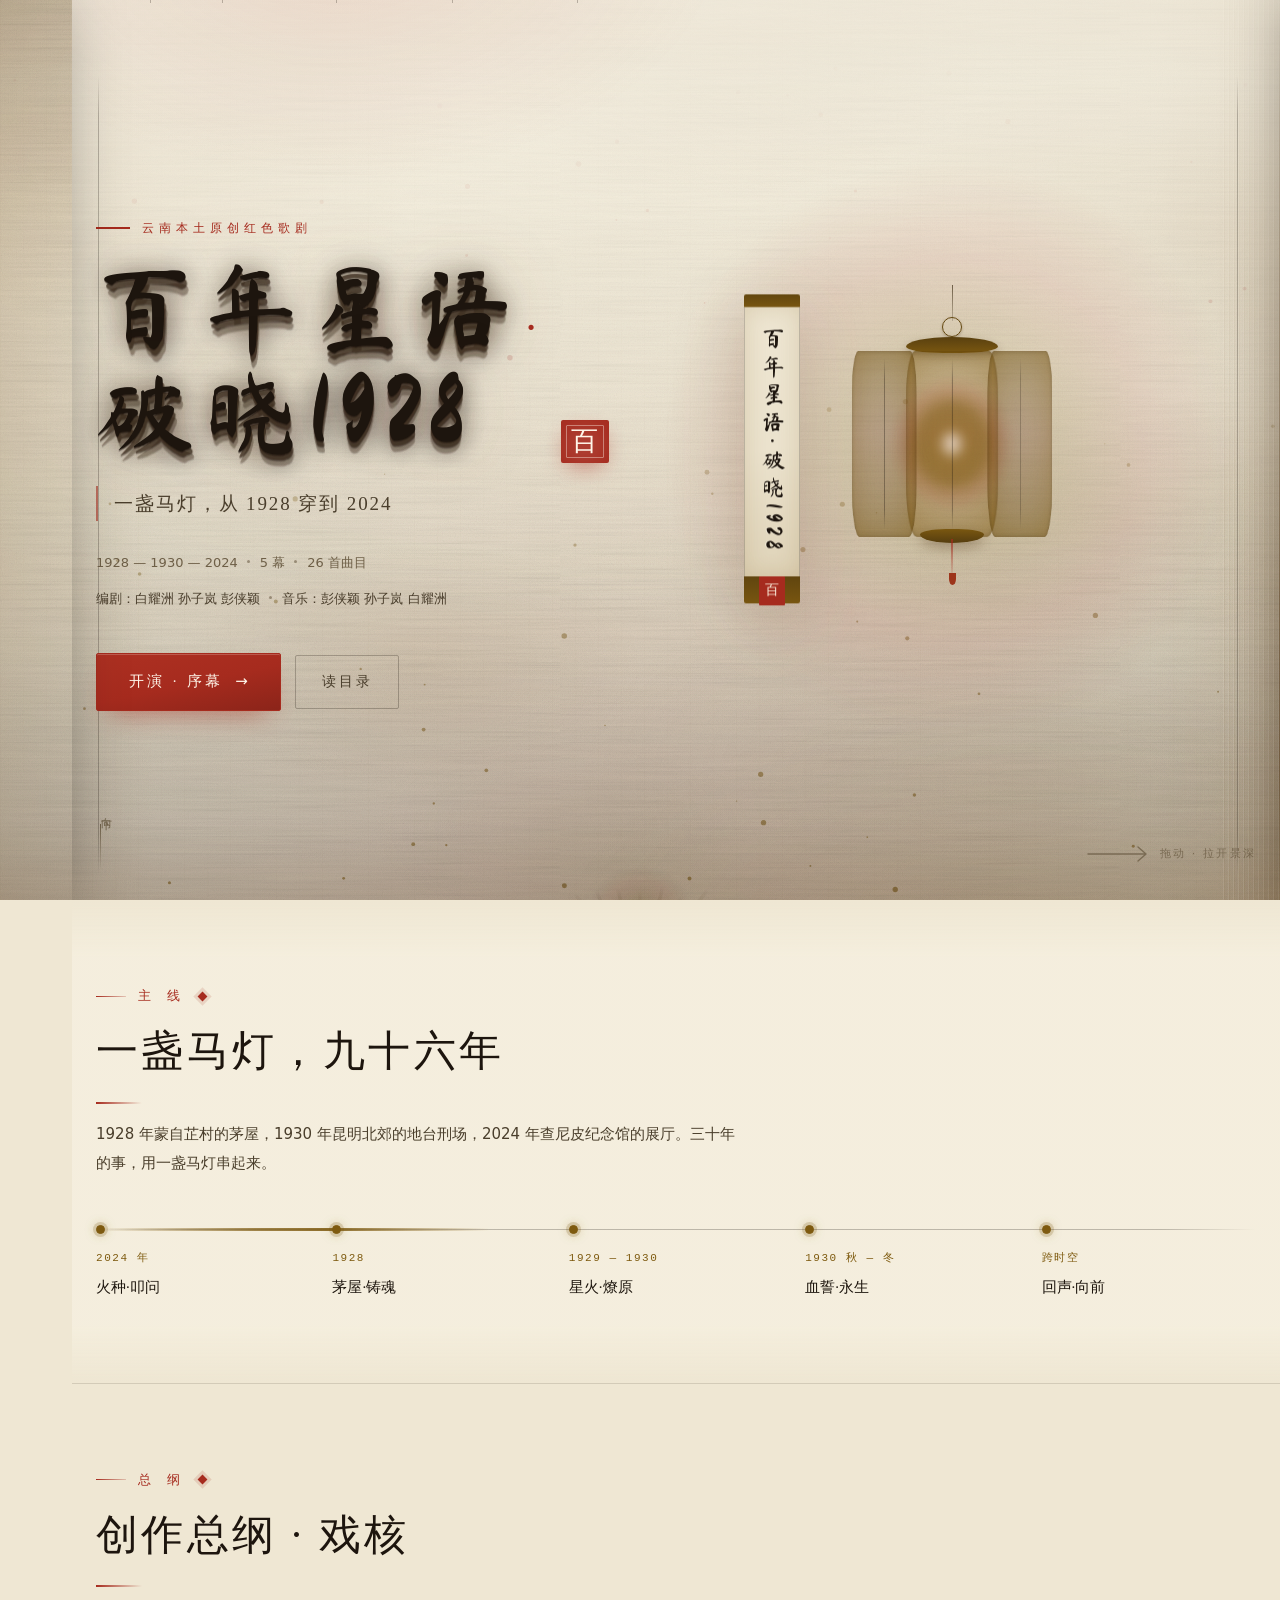
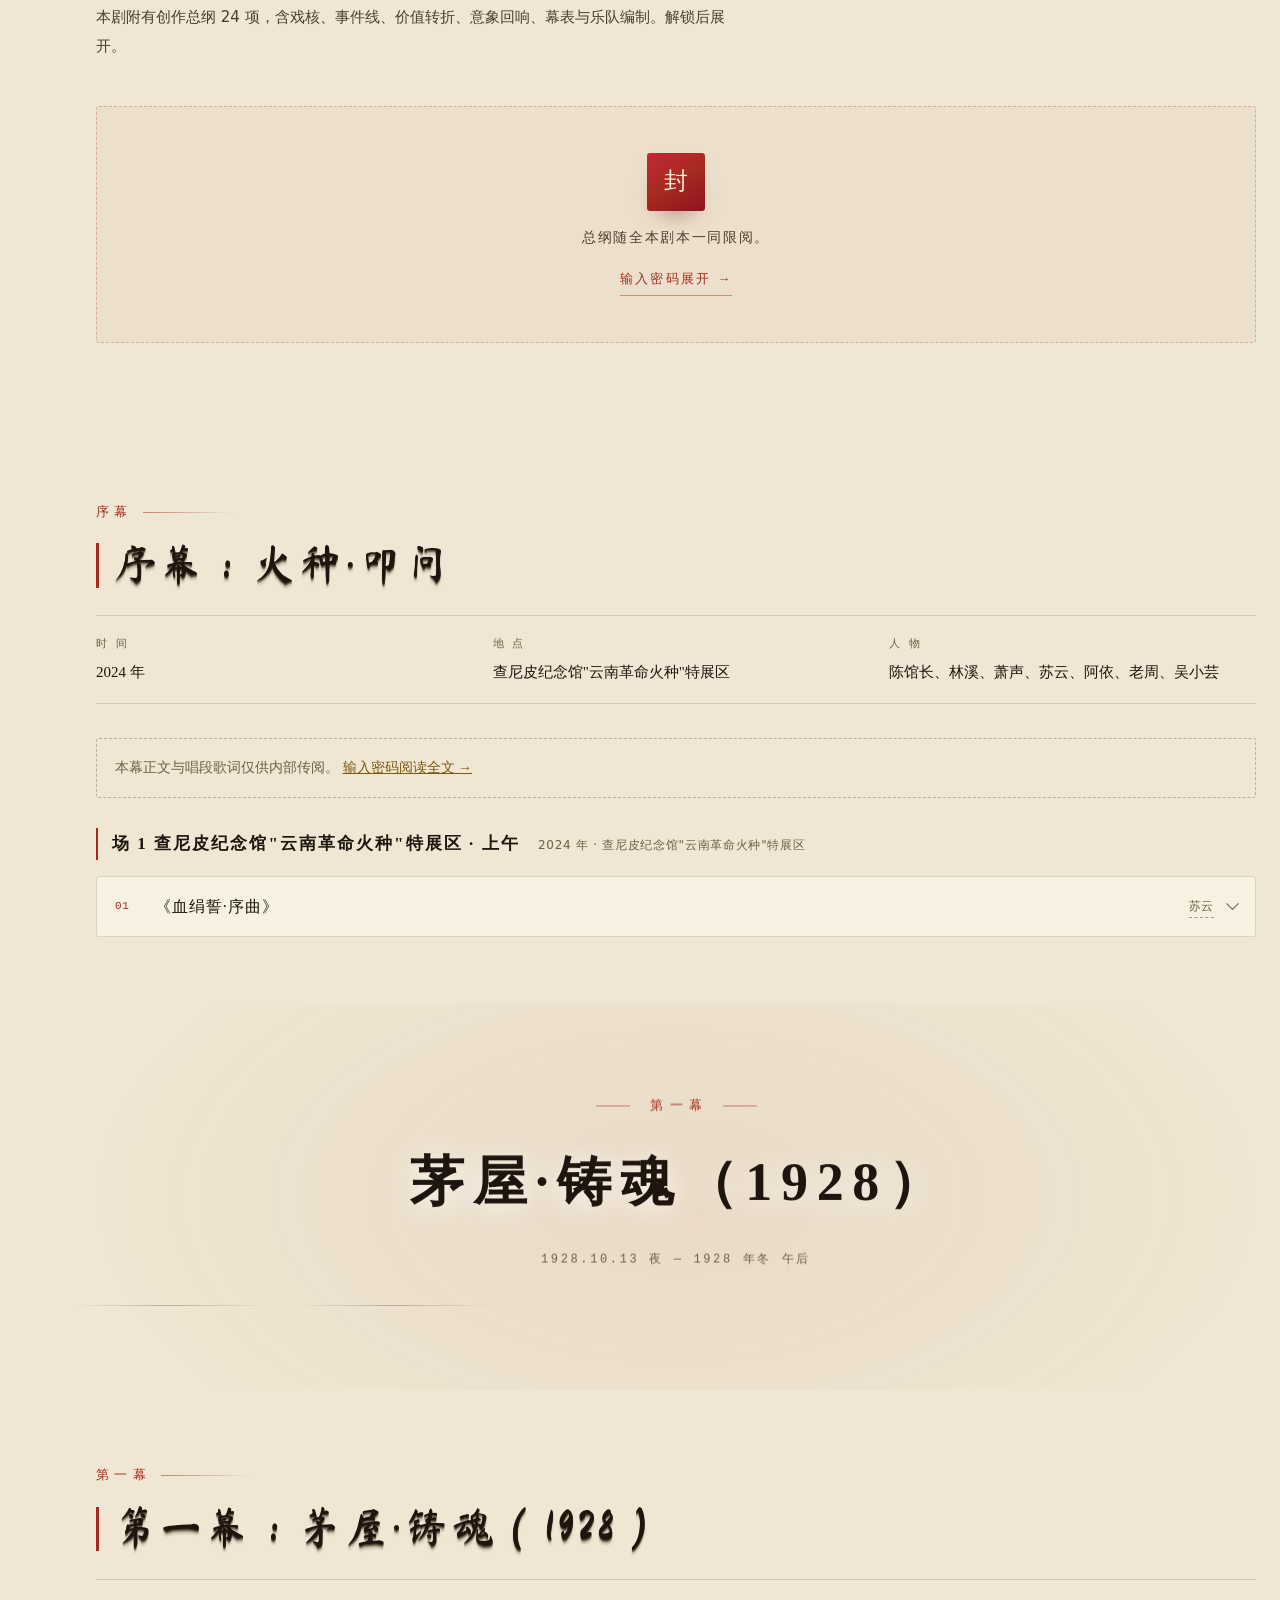
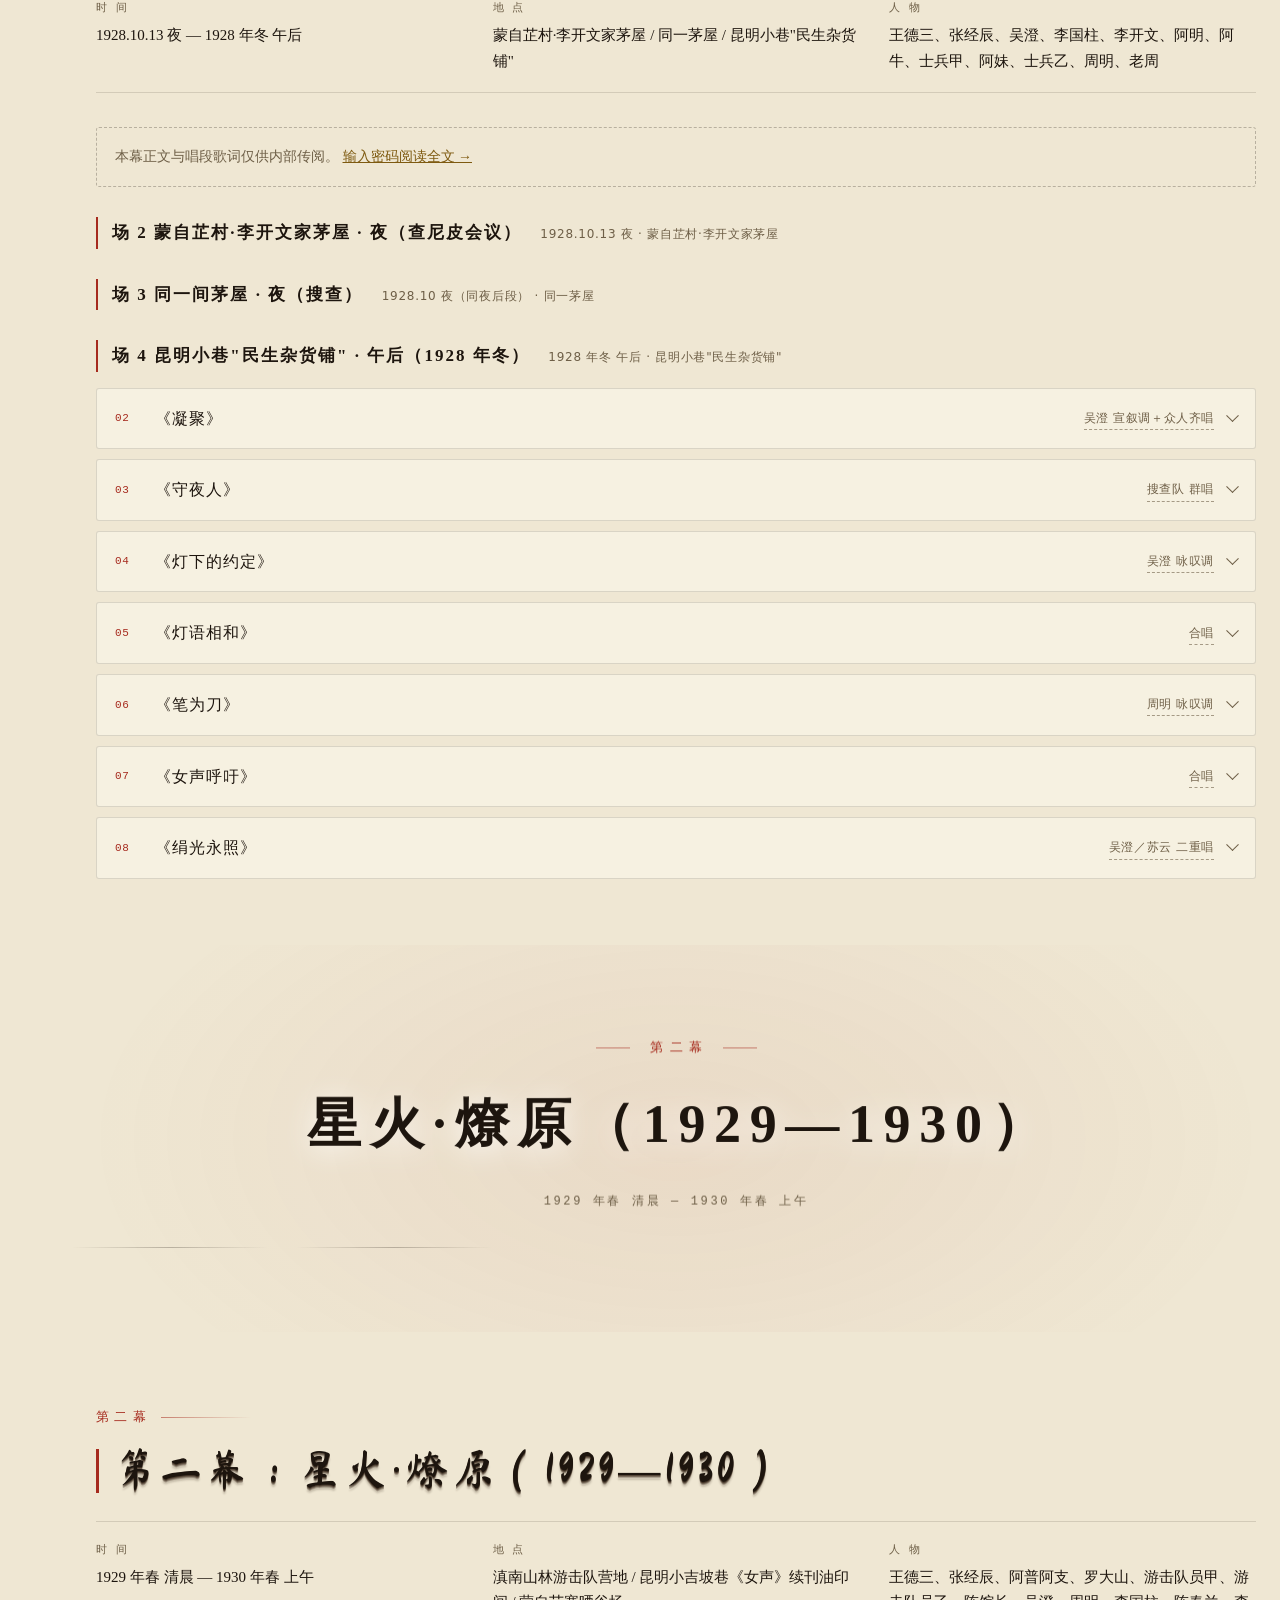
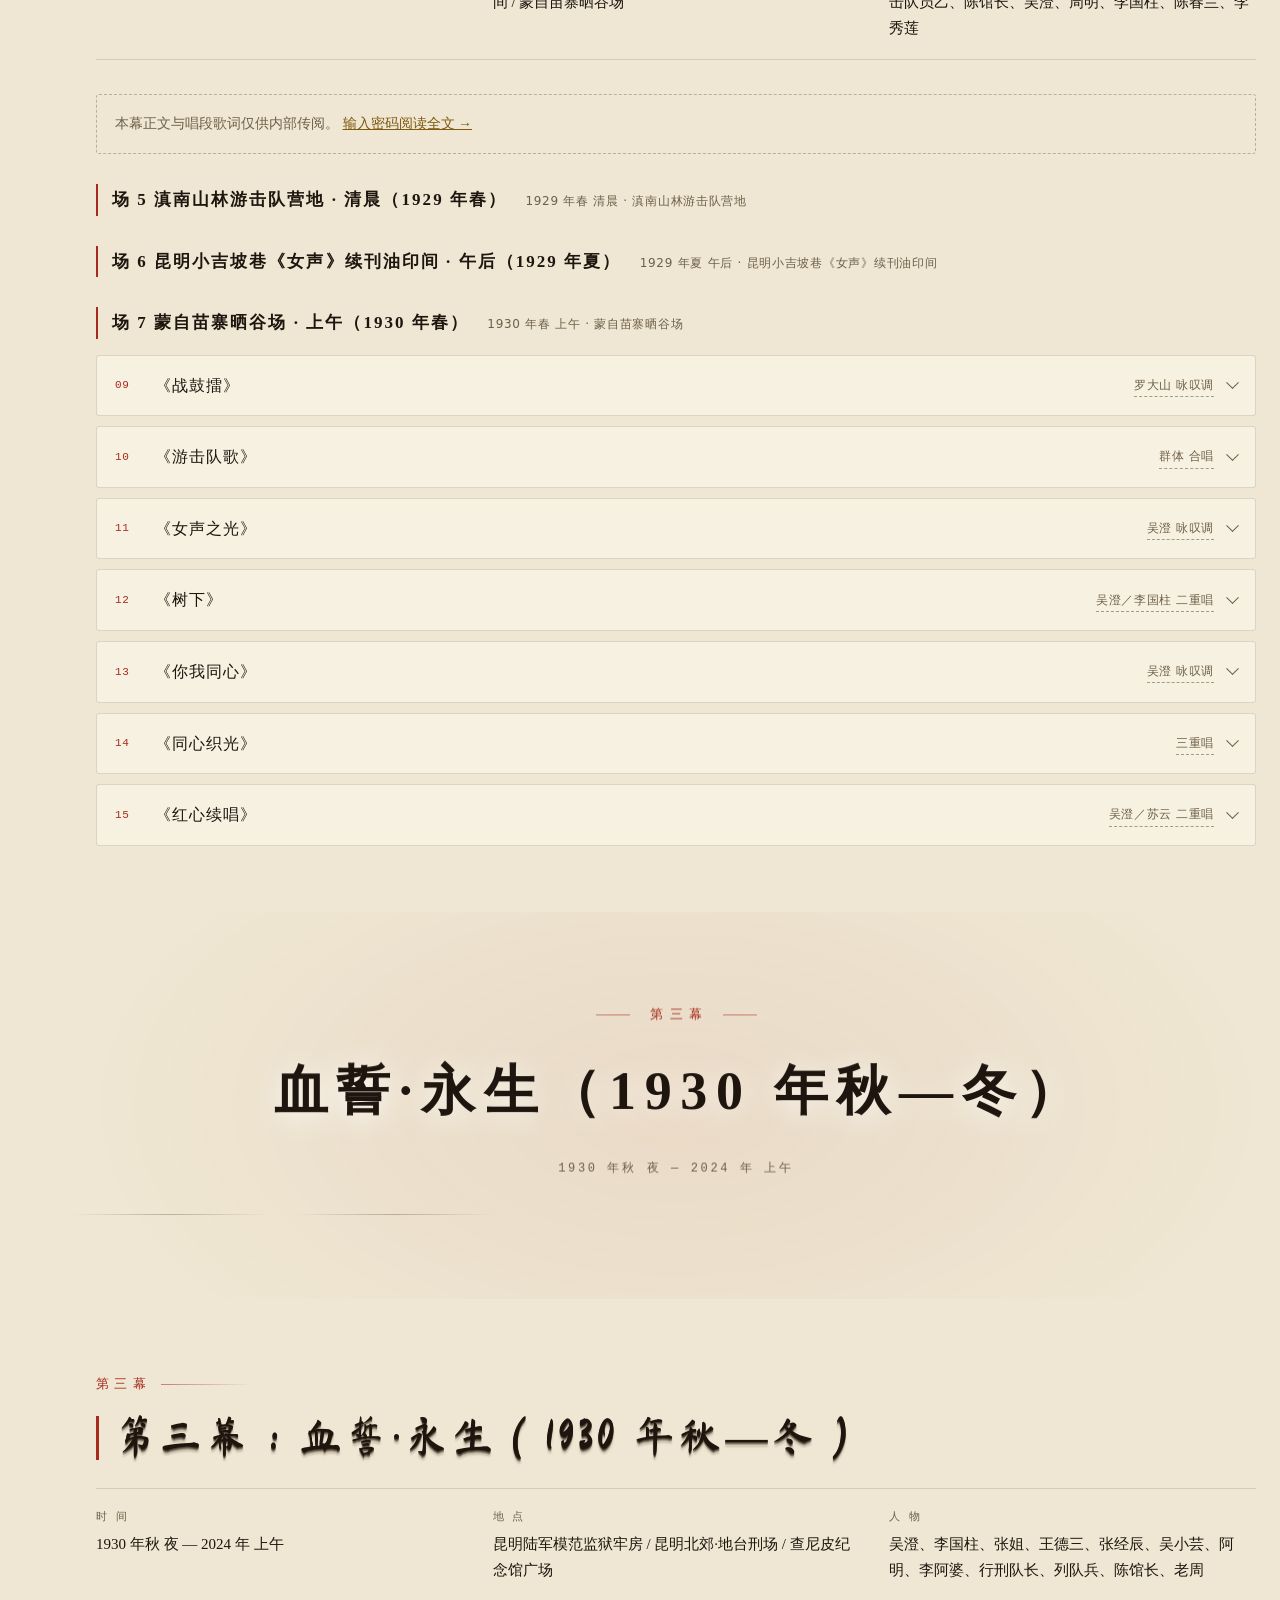
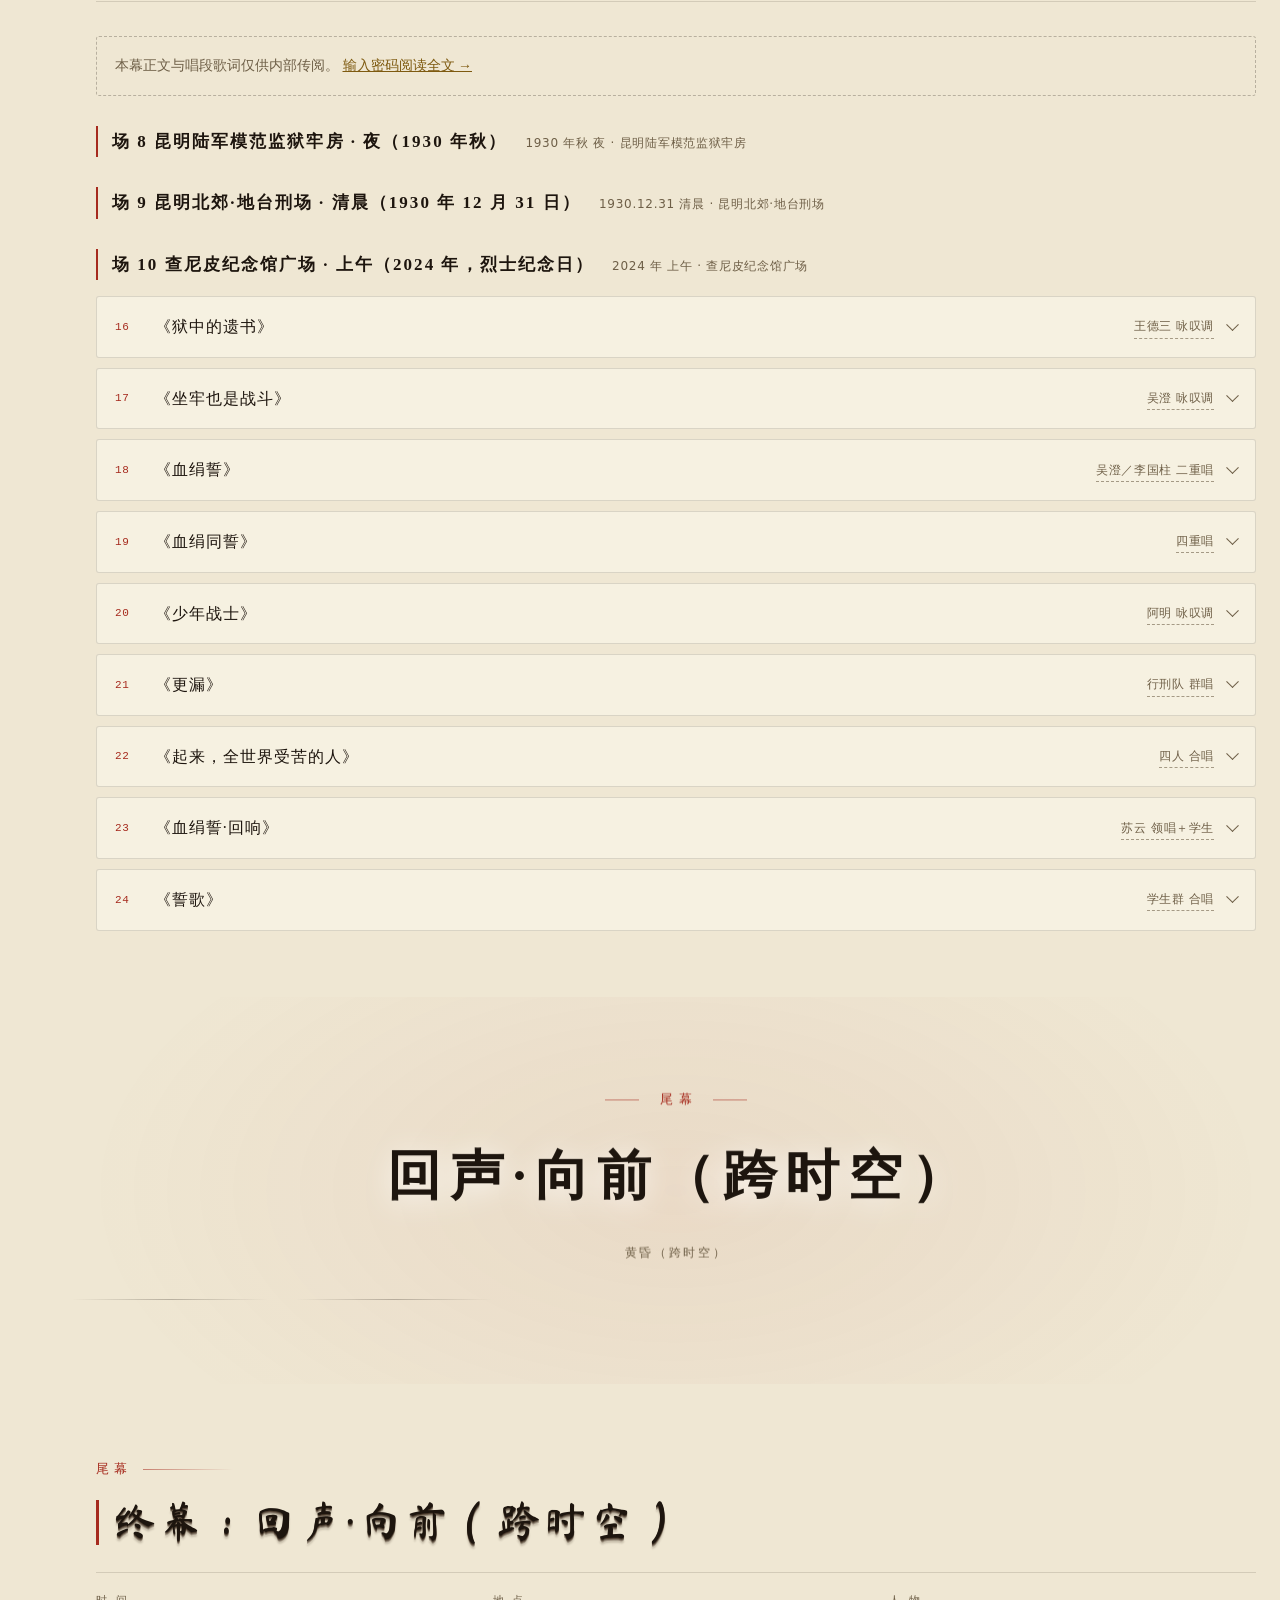
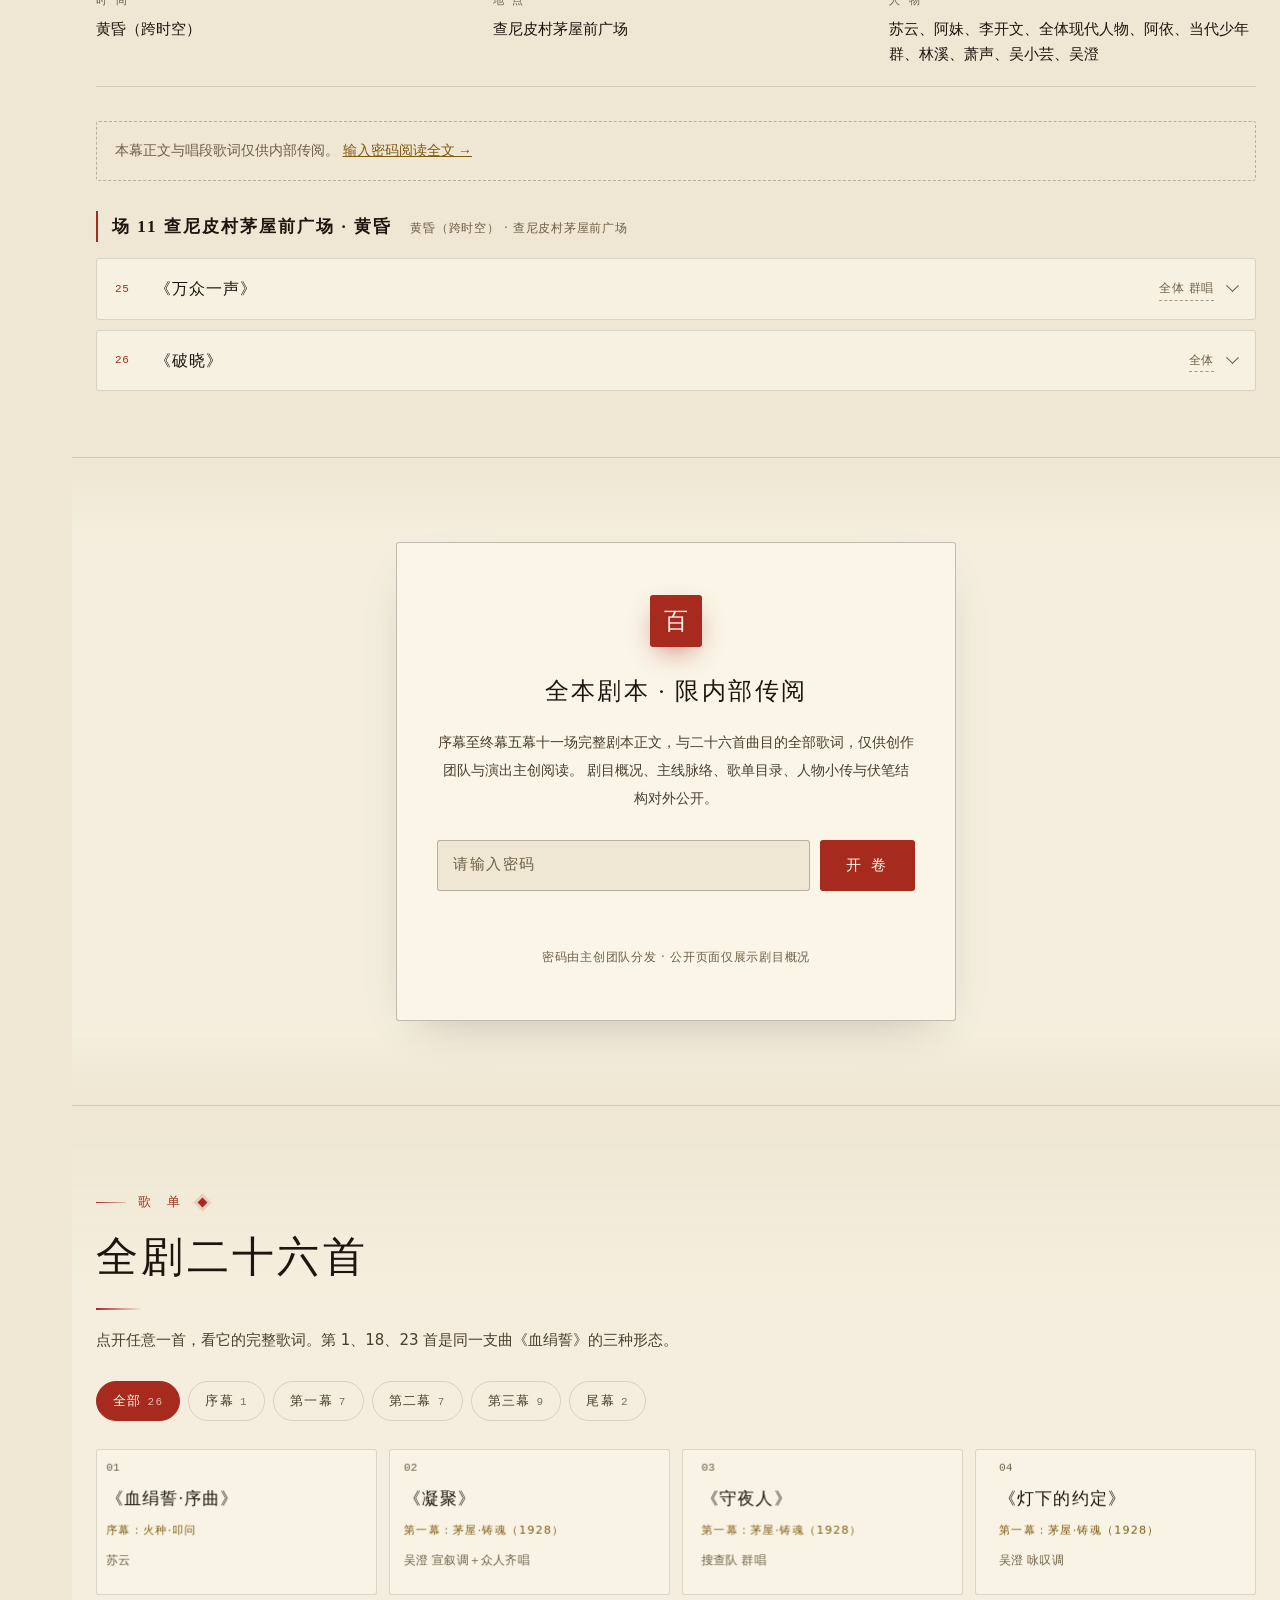
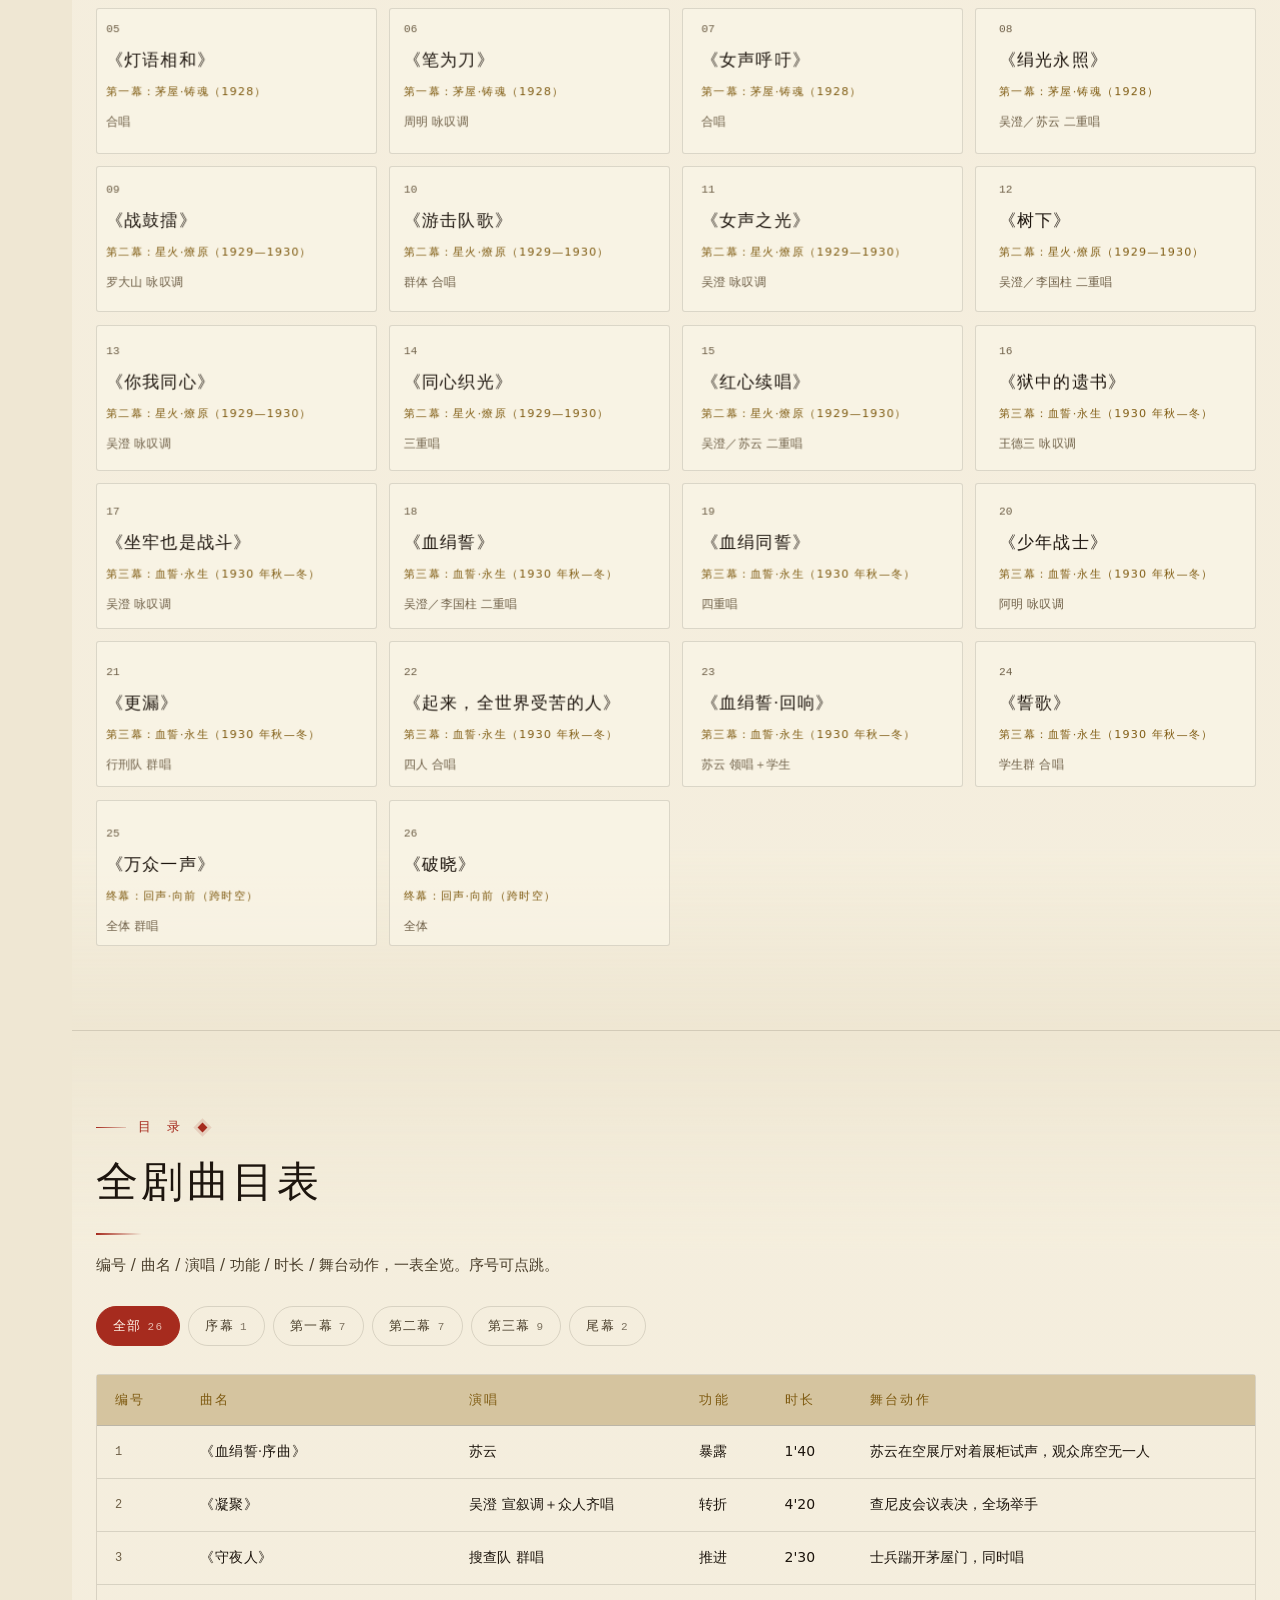
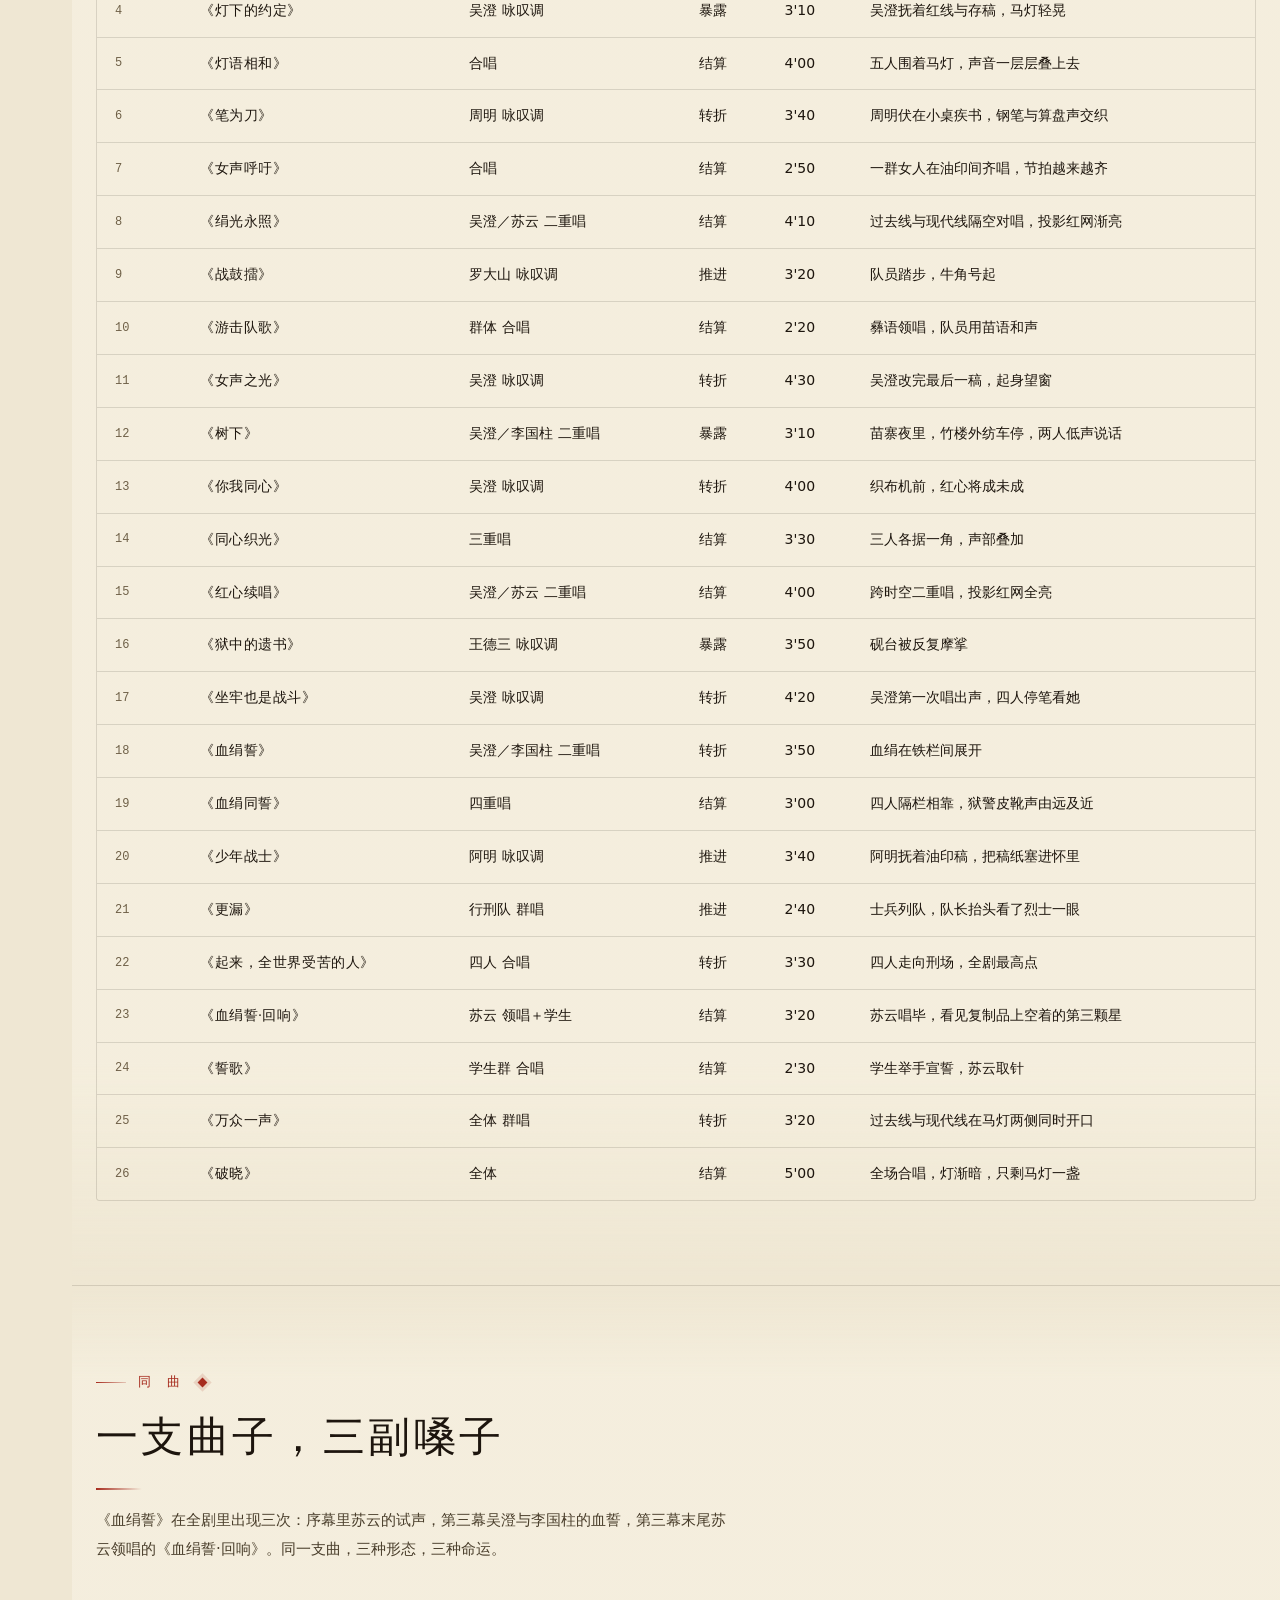
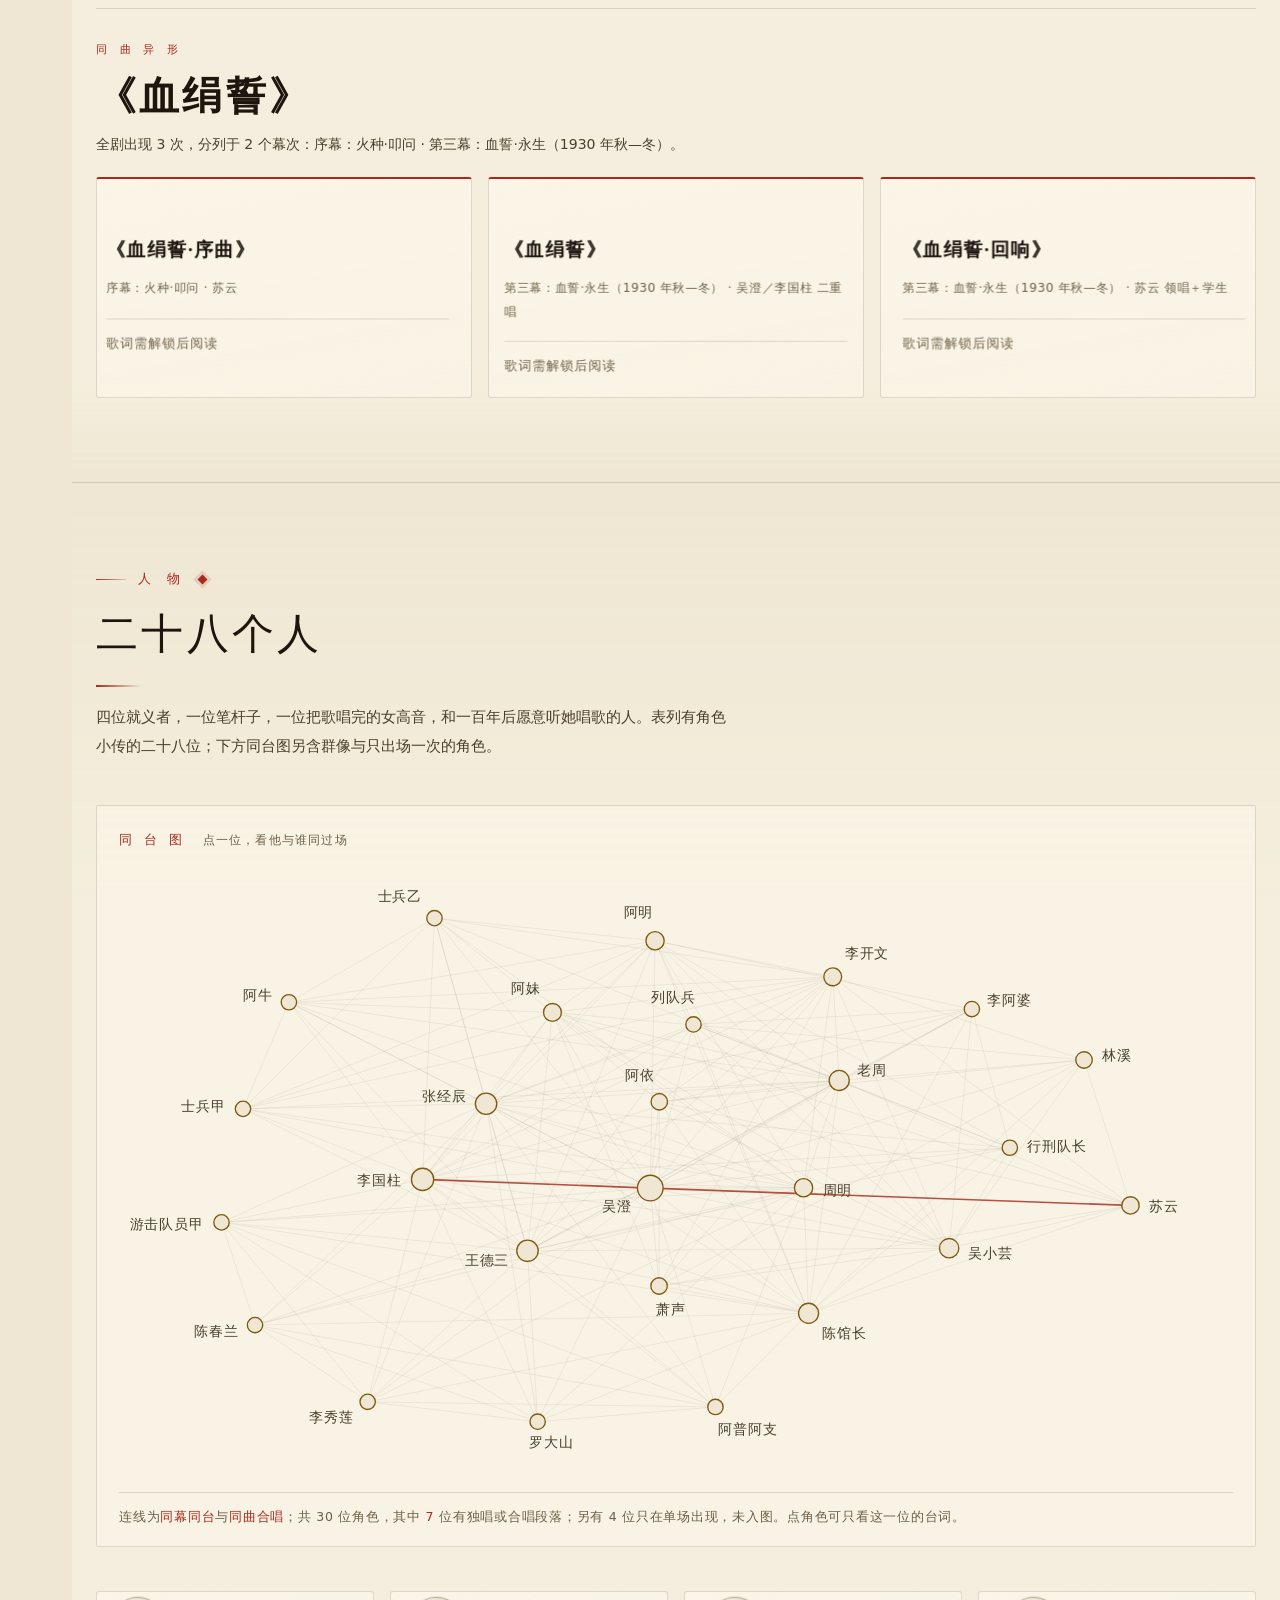
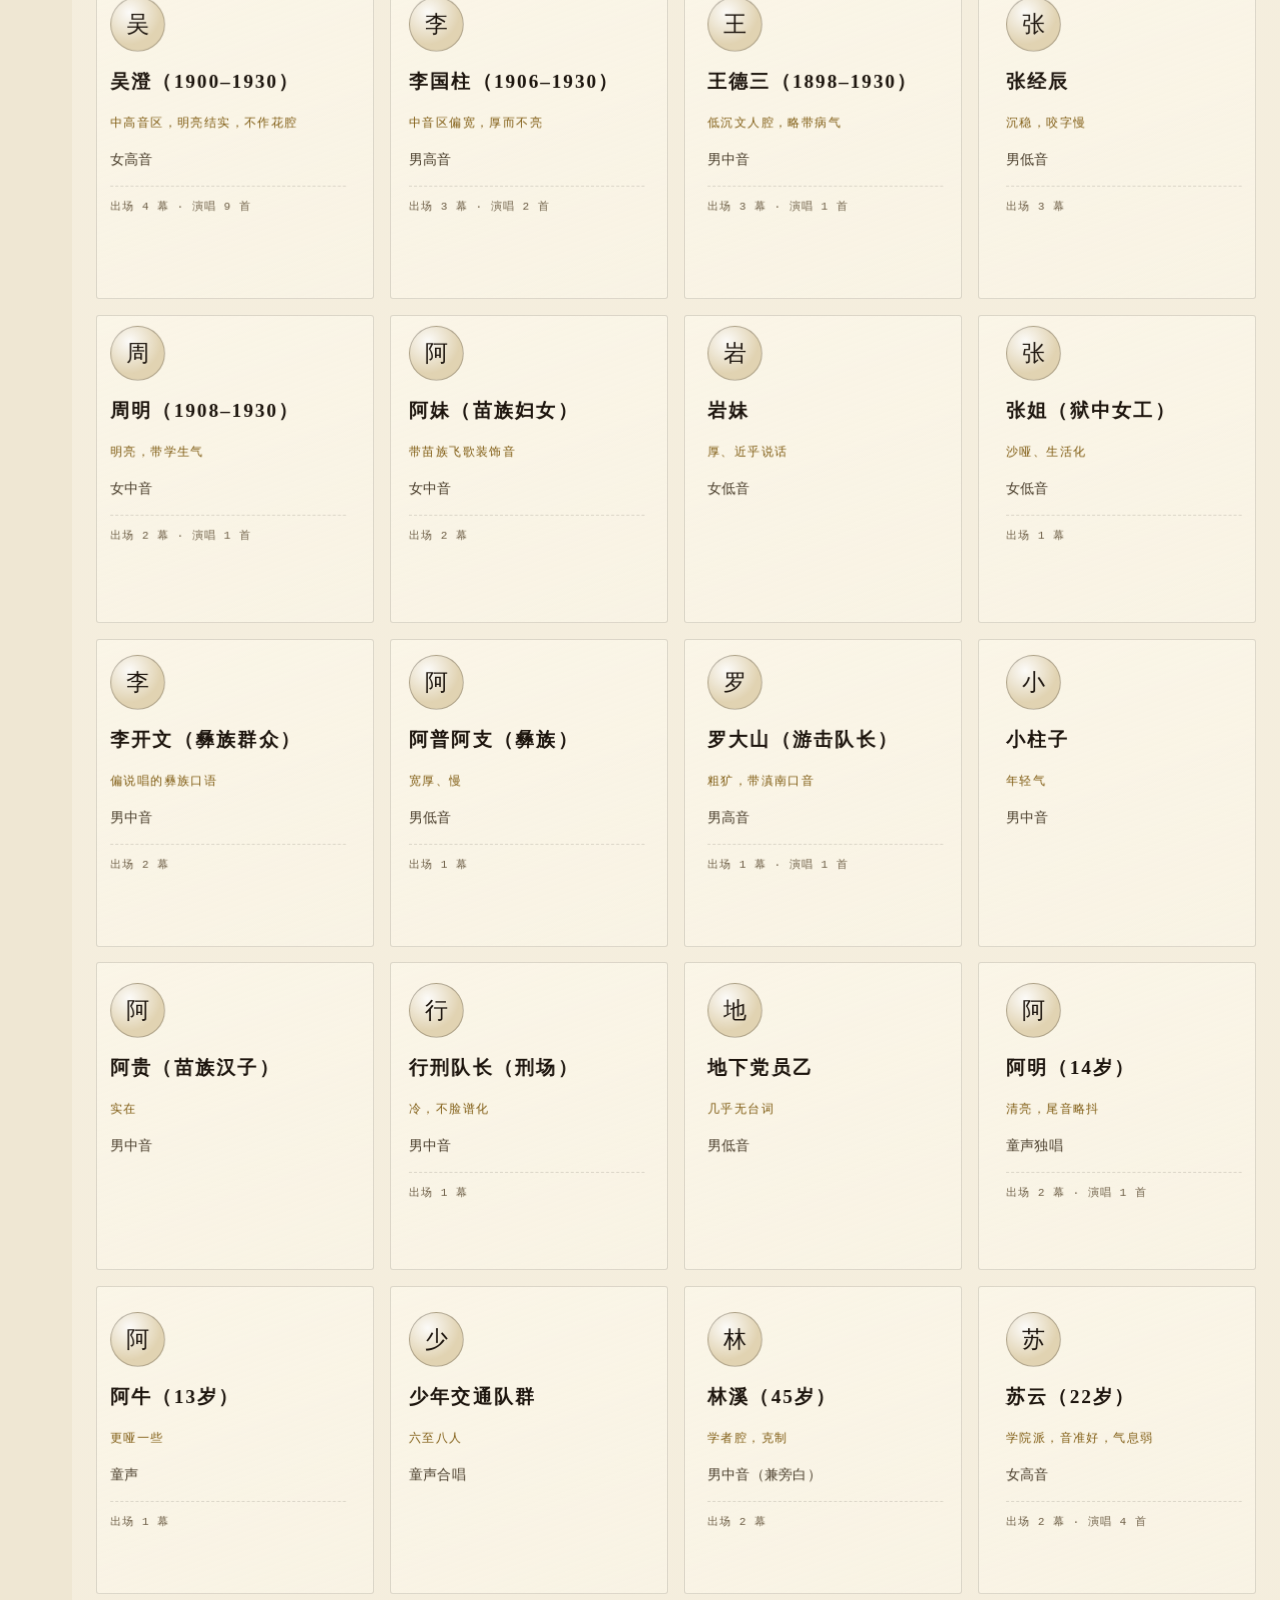
==== px1928/index.html @ 5b151c95 "feat(px1928): 「灯下九十六年」重做配色与 3D 配色（源自剧本自带的色彩词汇）： - 朱砂 #A62B1E 替掉国旗红 —— 剧本写明「红心布是全剧唯一高饱和的颜色」，   降饱和压暗才" ====
<!DOCTYPE html>
<html lang="zh-CN" data-theme="light">
<head>
<meta charset="UTF-8">
<meta name="viewport" content="width=device-width, initial-scale=1, viewport-fit=cover">
<title>《百年星语·破晓1928》· 云南本土红色歌剧 · 全文在线读</title>
<meta name="description" content="《百年星语·破晓1928》完整剧本在线读。序幕至终幕五幕十一场、二十六首曲目，从 1928 年蒙自芷村的茅屋，到 1930 年昆明北郊的地台刑场，再回到 2024 年查尼皮纪念馆的一盏马灯。">
<meta name="theme-color" content="#EFE7D3">
<meta property="og:type" content="website">
<meta property="og:title" content="《百年星语·破晓1928》· 云南本土红色歌剧 · 全文在线读">
<meta property="og:description" content="《百年星语·破晓1928》完整剧本在线读。序幕至终幕五幕十一场、二十六首曲目，从 1928 年蒙自芷村的茅屋，到 1930 年昆明北郊的地台刑场，再回到 2024 年查尼皮纪念馆的一盏马灯。">
<meta property="og:locale" content="zh_CN">
<link rel="icon" href="favicon.svg" type="image/svg+xml">
<link rel="stylesheet" href="assets/css/tokens.css?v=17f90ea3">
<link rel="stylesheet" href="assets/css/palette.css?v=17f90ea3">
<link rel="stylesheet" href="assets/css/fonts.css?v=17f90ea3">
<link rel="stylesheet" href="assets/css/main.css?v=17f90ea3">
</head>
<body>

<div class="progress" id="progress" aria-hidden="true"><i></i><div class="progress-ticks" id="progressTicks"></div></div>

<canvas id="stage" aria-hidden="true"></canvas>
<div class="vignette" aria-hidden="true"></div>
<div class="grain" aria-hidden="true"></div>
<div class="paper-fibers" aria-hidden="true"></div>
<div class="foxing" aria-hidden="true"></div>
<div class="paper-edge" aria-hidden="true"></div>
<div class="book-gutter" aria-hidden="true"></div>

<!-- ══ 顶栏 ══ -->
<header class="topbar" id="topbar">
  <div class="brand"><span id="brandName">百年星语·破晓1928</span><em id="brandSeal">百</em></div>
  <nav class="topnav" id="topnav" aria-label="主导航"></nav>
  <div class="tools" id="tools">
    <button class="tool" id="searchBtn" type="button" aria-label="全剧检索" title="全剧检索 ⌘K">
      <svg viewBox="0 0 20 20" width="15" height="15" fill="none" aria-hidden="true">
        <circle cx="8.6" cy="8.6" r="5.4" stroke="currentColor" stroke-width="1.5"/>
        <path d="M12.6 12.6 17 17" stroke="currentColor" stroke-width="1.5" stroke-linecap="round"/>
      </svg>
      <span>检字</span><kbd>⌘K</kbd>
    </button>
    <span class="tool-sep" aria-hidden="true"></span>
    <button class="tool tool-mode" id="modeStage" type="button" aria-pressed="false" title="台本模式：只看台词与唱段">台本</button>
    <button class="tool tool-mode" id="modeFocus" type="button" aria-pressed="false" title="沉浸阅读：隐藏界面装饰">沉浸</button>
    <span class="tool-sep" aria-hidden="true"></span>
    <button class="tool tool-size" id="fontDown" type="button" aria-label="缩小字号" title="缩小字号">A<span class="tiny">−</span></button>
    <button class="tool tool-size" id="fontUp" type="button" aria-label="放大字号" title="放大字号">A<span class="tiny">＋</span></button>
  </div>
</header>

<!-- ══ 左侧幕次轨 ══ -->
<nav class="rail" id="rail" aria-label="幕次导航"></nav>

<main class="page">

  <!-- ══ HERO ══ -->
  <section class="hero" id="hero">
    <div class="curtain curtain-l" aria-hidden="true"></div>
    <div class="curtain curtain-r" aria-hidden="true"></div>
    <div class="curtain-seal" id="curtainSeal" aria-hidden="true"></div>
    <div class="hero-inner">
      <div class="hero-text">
        <div class="hero-kicker" id="heroKicker"></div>
        <h1 class="hero-title" id="heroTitleWrap" aria-label="百年星语·破晓1928"><span class="hero-title-3d" id="heroTitle" data-text="百年星语·破晓1928" aria-hidden="true">百年星语·破晓1928</span><span class="seal" id="heroSeal" aria-hidden="true"></span></h1>
        <p class="hero-sub" id="heroSub"></p>
        <div class="hero-meta" id="heroMeta"></div>
        <div class="hero-credits" id="heroCredits"></div>
        <div class="hero-cta-row">
          <button class="hero-cta" id="heroCta" data-goto="#act-0">开演</button>
          <button class="hero-ghost" id="heroGhost" type="button">读目录</button>
          <button class="hero-resume" id="heroResume" type="button" hidden>继续读到 <b id="resumeWhere">—</b></button>
        </div>
      </div>

      <!-- 一盏马灯：全剧的火种。灯是光源，幡是剧名，各司其职。 -->
      <div class="hero-lantern-slot" id="heroLanternSlot" data-motif="lantern">
        <div class="lantern-halo" aria-hidden="true"></div>
        <div class="hero-lantern" id="heroLantern" aria-hidden="true">
          <div class="lantern-cord"></div>
          <div class="lantern-ring"></div>
          <div class="lantern-cap"></div>
          <div class="lantern-body" id="lanternBody">
            <div class="lantern-panel" data-i="0"></div>
            <div class="lantern-panel" data-i="1"></div>
            <div class="lantern-panel" data-i="2"></div>
            <div class="lantern-panel" data-i="3"></div>
            <div class="lantern-panel" data-i="4"></div>
            <div class="lantern-panel" data-i="5"></div>
            <div class="lantern-panel" data-i="6"></div>
            <div class="lantern-panel" data-i="7"></div>
            <div class="lantern-flame"></div>
          </div>
          <div class="lantern-foot"></div>
          <div class="lantern-tassel"></div>
        </div>
        <aside class="hero-placard" id="heroPlacard" aria-hidden="true">
          <div class="placard-cap"></div>
          <div class="placard-body"><span class="placard-title" id="placardTitle"></span></div>
          <div class="placard-foot"><span class="placard-seal" id="placardSeal"></span></div>
        </aside>
      </div>
    </div>
    <div class="scroll-hint" aria-hidden="true"><span>向下</span><i></i></div>
    <div class="drag-hint" id="dragHint" aria-hidden="true">
      <svg viewBox="0 0 64 24" width="64" height="24" fill="none">
        <path d="M2 12h58M52 5l8 7-8 7" stroke="currentColor" stroke-width="1.4"
              stroke-linecap="round" stroke-linejoin="round"/>
      </svg>
      <span>拖动 · 拉开景深</span>
    </div>
  </section>

  <!-- ══ 核心主线 ══ -->
  <section class="band dark" id="mainline" hidden>
    <div class="wrap wide">
      <div class="sec-head">
        <div class="sec-num" id="spineNum">主 线</div>
        <h2 class="sec-title" id="spineTitle"></h2>
        <p class="sec-desc" id="spineDesc"></p>
      </div>
      <div class="spine">
        <div class="spine-line" aria-hidden="true"></div>
        <div class="spine-items" id="spineItems"></div>
      </div>
    </div>
  </section>

  <!-- ══ 创作总纲（受限层） ══ -->
  <section class="band front-band" id="front" hidden>
    <div class="wrap wide">
      <div class="sec-head">
        <div class="sec-num" id="frontNum">总 纲</div>
        <h2 class="sec-title" id="frontTitle">创作总纲 · 戏核</h2>
        <p class="sec-desc" id="frontDesc"></p>
      </div>
      <div class="front-lead" id="frontLead" hidden></div>
      <div class="front-bar" id="frontBar" hidden>
        <button type="button" class="front-toggle" id="frontToggle">全部展开</button>
        <span class="front-count" id="frontCount"></span>
      </div>
      <div class="front-grid" id="frontGrid"></div>
    </div>
  </section>

  <!-- ══ 剧目 ══ -->
  <div id="acts"></div>

  <!-- ══ 剧本阅读权限门 ══ -->
  <section class="band dark gate" id="gate" hidden>
    <div class="wrap">
      <div class="gate-card">
        <div class="gate-mark" aria-hidden="true">百</div>
        <h2 class="gate-title" id="gateTitle">全本剧本 · 限内部传阅</h2>
        <p class="gate-desc" id="gateDesc"></p>
        <form class="gate-form" id="gateForm" autocomplete="off">
          <label class="gate-label" for="gateInput">阅读密码</label>
          <input class="gate-input" id="gateInput" type="password"
                 inputmode="text" autocomplete="current-password"
                 placeholder="请输入密码" aria-label="阅读密码">
          <button class="gate-btn" type="submit">开 卷</button>
        </form>
        <p class="gate-msg" id="gateMsg" role="status" aria-live="polite"></p>
        <p class="gate-tip" id="gateTip">密码由主创团队分发 · 公开页面仅展示剧目概况</p>
      </div>
    </div>
  </section>

  <!-- ══ 曲目总览 ══ -->
  <section class="band dark" id="songs" hidden>
    <div class="wrap wide">
      <div class="sec-head">
        <div class="sec-num" id="songsNum">歌 单</div>
        <h2 class="sec-title" id="songsTitle"></h2>
        <p class="sec-desc" id="songsDesc"></p>
      </div>
      <div class="chips" id="songChips"></div>
      <div class="songwall" id="songwall"></div>
    </div>
  </section>

  <!-- ══ 曲目表 ══ -->
  <section class="band dark" id="songtable" hidden>
    <div class="wrap wide">
      <div class="sec-head">
        <div class="sec-num" id="tableNum">目 录</div>
        <h2 class="sec-title" id="tableTitle"></h2>
        <p class="sec-desc" id="tableDesc"></p>
      </div>
      <div class="chips" id="tableChips"></div>
      <div class="table-scroll">
        <table class="song-table">
          <thead id="songTableHead"></thead>
          <tbody id="songTableBody"></tbody>
        </table>
      </div>
      <p class="table-hint">← 左右滑动可看全部六栏 →</p>
    </div>
  </section>

  <!-- ══ 同曲异形：同一支曲子的多种形态 ══ -->
  <section class="band dark" id="motifs" hidden>
    <div class="wrap wide">
      <div class="sec-head">
        <div class="sec-num" id="motifNum">同 曲</div>
        <h2 class="sec-title" id="motifTitle"></h2>
        <p class="sec-desc" id="motifDesc"></p>
      </div>
      <div class="motifs" id="motifList"></div>
    </div>
  </section>

  <!-- ══ 配乐试听 ══ -->
  <section class="band dark" id="audio" hidden>
    <div class="wrap wide">
      <div class="sec-head">
        <div class="sec-num" id="audioNum">配 乐</div>
        <h2 class="sec-title" id="audioTitle"></h2>
        <p class="sec-desc" id="audioDesc"></p>
      </div>
      <div class="audio-list" id="audioList"></div>
    </div>
  </section>

  <!-- ══ 人物 ══ -->
  <section class="band dark" id="cast" hidden>
    <div class="wrap wide">
      <div class="sec-head">
        <div class="sec-num" id="castNum">人 物</div>
        <h2 class="sec-title" id="castTitle"></h2>
        <p class="sec-desc" id="castDesc"></p>
      </div>
      <figure class="cast-map" id="castMap" hidden>
        <div class="map-head">
          <span class="map-label">同 台 图</span>
          <span class="map-hint">点一位，看他与谁同过场</span>
        </div>
        <div class="map-stage">
          <svg id="castMapSvg" viewBox="0 0 1000 560" preserveAspectRatio="xMidYMid meet" aria-label="人物同台关系图"></svg>
          <div class="map-tip" id="mapTip" hidden></div>
        </div>
        <div class="map-chips" id="mapChips" aria-label="人物同台一览"></div>
        <figcaption class="map-foot" id="mapFoot"></figcaption>
      </figure>
      <div class="cast" id="castGrid"></div>
    </div>
  </section>

  <!-- ══ 伏笔 ══ -->
  <section class="band dark" id="threads" hidden>
    <div class="wrap wide">
      <div class="sec-head">
        <div class="sec-num" id="threadNum">伏 笔</div>
        <h2 class="sec-title" id="threadTitle"></h2>
        <p class="sec-desc" id="threadDesc"></p>
      </div>
      <div class="threads" id="threadList"></div>
    </div>
  </section>

  <!-- ══ 页脚 ══ -->
  <footer class="foot">
    <div class="wrap">
      <h2 class="foot-title" id="footTitle"></h2>
      <div class="foot-line" aria-hidden="true"></div>
      <p class="foot-note" id="footNote"></p>
      <div class="foot-meta" id="footMeta"></div>
    </div>
  </footer>

</main>

<!-- ══ 全剧检索（⌘K） ══ -->
<div class="cmdk" id="cmdk" role="dialog" aria-modal="true" aria-label="全剧检索">
  <div class="cmdk-box">
    <div class="cmdk-bar">
      <svg viewBox="0 0 20 20" width="16" height="16" fill="none" aria-hidden="true">
        <circle cx="8.6" cy="8.6" r="5.4" stroke="currentColor" stroke-width="1.5"/>
        <path d="M12.6 12.6 17 17" stroke="currentColor" stroke-width="1.5" stroke-linecap="round"/>
      </svg>
      <input class="cmdk-input" id="cmdkInput" type="search" autocomplete="off"
             placeholder="检索曲名 · 角色 · 台词 · 舞台提示" aria-label="检索全剧">
      <button class="cmdk-close" id="cmdkClose" type="button" aria-label="关闭检索">Esc</button>
    </div>
    <div class="cmdk-results" id="cmdkResults" role="listbox" aria-label="检索结果"></div>
    <div class="cmdk-foot">
      <span>↑↓ 选择</span><span>↵ 跳转</span><span>Esc 关闭</span>
      <span class="cmdk-scope" id="cmdkScope"></span>
    </div>
  </div>
</div>

<!-- ══ 歌词弹层 ══ -->
<div class="modal" id="modal" role="dialog" aria-modal="true" aria-labelledby="modalTitle">
  <div class="modal-box" id="modalBox">
    <button class="modal-close" id="modalClose" aria-label="关闭">×</button>
    <h3 class="modal-title" id="modalTitle"></h3>
    <div class="modal-sub" id="modalSub"></div>
    <div class="modal-body" id="modalBody"></div>
  </div>
</div>

<!-- ══ 角色筛选条 ══ -->
<div class="role-bar" id="roleBar" role="status" aria-live="polite">
  <span class="rb-label">只看</span>
  <span class="rb-name" id="roleName"></span>
  <span class="rb-count" id="roleCount"></span>
  <button class="rb-clear" type="button" id="roleClear">全部角色</button>
</div>

<!-- ══ 回到顶部 ══ -->
<button class="to-top" id="toTop" type="button" aria-label="回到顶部"></button>

<!-- ══ 轻提示 ══ -->
<div class="toast" id="toast" role="status" aria-live="polite" hidden></div>

<audio id="player" preload="none"></audio>

<script>
  /* 脚本出错时把信息挂到 DOM 上，便于排障（不影响页面显示） */
  window.addEventListener('error', function (e) {
    document.documentElement.setAttribute('data-jserr',
      (e.message || 'error') + ' @ ' + (e.filename || '').split('/').pop() + ':' + (e.lineno || 0));
  });
  window.addEventListener('unhandledrejection', function (e) {
    document.documentElement.setAttribute('data-jserr',
      'promise: ' + String((e.reason && e.reason.message) || e.reason));
  });
</script>
<script src="assets/js/data.js?v=17f90ea3"></script>
<script type="module" src="assets/js/main.js?v=17f90ea3"></script>
</body>
</html>
---- px1928/assets/css/tokens.css ----
@charset "UTF-8";
/* ============================================================
   剧本站 · 设计令牌
   ------------------------------------------------------------
   分两层：
     ① 结构性令牌 —— 字体、尺度、圆角，跨主题不变。
     ② 颜色令牌   —— 默认「亮色（宣纸底）」。构建时 palette.css 会按
                     site_meta.palette 重写色值，并依据底色明度自动
                     挂 data-theme="light|dark" 切换语义层。

   语义层（玻璃面、细线、暗角、投影）与原始色板分离，
   因此深色剧目（如《山河摆渡人》）依然成立，而浅色剧目不会被压暗。
   ============================================================ */
:root {
  /* ── 原始色板（默认亮色；palette.css 覆盖）────────────── */
  /* 「灯下」配色：底是沉一档的旧宣纸，卡片是更亮的新纸 ——
     两级纸色一拉开，卡片就浮起来了，不用靠阴影硬撑。
     三个强调色各司其职：朱砂（唯一高饱和）/ 灯油金（火种）/ 靛青（夜的冷光）。 */
  --bg:        #EFE7D3;   /* 页面底色 · 旧宣纸 */
  --bg-2:      #FAF5E7;   /* 卡片底色 · 新纸，比底亮一档 */
  --bg-3:      #E1D3B2;   /* 深一档的沙色 · 表头 / 深块 */
  --paper:     #1D150E;   /* 正文墨色 */
  --paper-2:   #4A3E2C;   /* 次级文字 */
  --paper-3:   #6E5F47;   /* 弱化文字 */
  --accent:    #A62B1E;   /* 朱砂 · 印泥红，对 bg 5.71 */
  --accent-2:  #7E5A10;   /* 灯油金 · 火种，对 bg 5.10 / 对表头底 4.89 */
  --accent-3:  #3B4C68;   /* 靛青 · 夜的冷光，对 bg 7.05 */

  /* ── 语义层 · 亮色 ────────────────────────────────────── */
  --line:             rgba(35, 26, 19, .14);
  --line-2:           rgba(35, 26, 19, .28);
  --on-accent:        #FFF7EE;
  --surface-top:      rgba(255, 255, 255, .76);
  --surface-top-soft: rgba(255, 255, 255, .34);
  --surface-rail:     rgba(255, 255, 255, .42);
  --surface-modal:    rgba(250, 247, 240, .88);
  --surface-band:     rgba(255, 255, 255, .50);
  --surface-card:     rgba(255, 255, 255, .62);
  --surface-card-hover: rgba(255, 255, 255, .95);
  --surface-chip:     rgba(35, 26, 19, .06);
  --surface-chip-hover: rgba(190, 30, 45, .05);
  --surface-sheen:    rgba(255, 255, 255, .92);
  --vignette-1:       rgba(60, 30, 14, .13);
  --vignette-2:       rgba(60, 30, 14, .09);
  --title-shadow:     0 4px 30px rgba(255, 255, 255, .85);
  --grain-blend:      multiply;
  --grain-opacity:    .05;
  --ink-3d:           color-mix(in srgb, var(--paper) 72%, #5A3418);

  /* ── 灯位 ─────────────────────────────────────────────
     全站唯一光源（马灯）的位置，百分比坐标。
     canvas 的光池与 DOM 的灯身读同一组值 → 天然对齐，
     改一个数，灯和它的影子一起挪。                          */
  --light-x:          71%;
  --light-y:          46%;

  /* ── 旧书质感 ─────────────────────────────────────────
     纤维 / 茶渍 / 边缘发黄 / 纸边厚度，四组可调旋钮。        */
  --fibre-a:          .055;   /* 细纤维 */
  --fibre-b:          .022;   /* 粗纤维 */
  --foxing:           .055;   /* 茶渍 */
  --edge-yellow:      .13;    /* 四边发黄 */
  --paper-edge:       color-mix(in srgb, var(--paper) 22%, var(--bg-3));
  --paper-lift:       14px;   /* 纸层抬起高度 */
  --paper-tilt:       4.5deg; /* 纸层掀起角度 */
  --shadow-warm:      0 26px 54px -26px color-mix(in srgb, var(--accent-2) 34%, transparent);
  --shadow-cool:      0 30px 62px -30px color-mix(in srgb, var(--accent-3) 34%, transparent);

  /* ── 字体 ─────────────────────────────────────────────── */
  --serif: "Songti SC", "STSong", "SimSun", "Noto Serif SC",
           "Source Han Serif SC", "Georgia", serif;
  --sans:  "PingFang SC", "Hiragino Sans GB", "Microsoft YaHei",
           "Noto Sans SC", -apple-system, system-ui, sans-serif;
  --mono:  "SF Mono", "JetBrains Mono", ui-monospace, Menlo, monospace;
  /* 自托管子集（构建时由 fetch-fonts.mjs 生成 fonts.css） */
  --brush:  "Ma Shan Zheng", "STKaiti", "KaiTi", "STXingkai", var(--serif);
  --display:"ZCOOL XiaoWei", var(--serif);
  --ink-3d: color-mix(in srgb, var(--paper) 72%, #5A3418);

  /* ── 尺度 ─────────────────────────────────────────────── */
  --rail:      72px;      /* 左侧幕次轨宽 */
  --measure:   42rem;     /* 正文栏宽 */
  --gut:       24px;      /* 基础间距 */
  --wrap:      1180px;    /* 内容最大宽 */
  --r:         3px;       /* 圆角（小而克制） */
  --shadow:    0 22px 56px -26px rgba(80, 40, 18, .34);
  --topbar-h:  58px;
}

/* ── 语义层 · 暗色（深色底剧本自动启用）────────────────── */
[data-theme="dark"] {
  --surface-top:      rgba(14, 12, 10, .90);
  --surface-top-soft: rgba(14, 12, 10, .52);
  --surface-rail:     rgba(14, 12, 10, .55);
  --surface-modal:    rgba(6, 5, 4, .86);
  --surface-band:     rgba(0, 0, 0, .22);
  --surface-card:     rgba(255, 255, 255, .02);
  --surface-card-hover: rgba(255, 255, 255, .05);
  --surface-chip:     rgba(255, 255, 255, .06);
  --surface-chip-hover: rgba(255, 255, 255, .04);
  --surface-sheen:    rgba(255, 255, 255, .14);
  --vignette-1:       rgba(0, 0, 0, .50);
  --vignette-2:       rgba(0, 0, 0, .42);
  --title-shadow:     0 4px 40px rgba(0, 0, 0, .60);
  --grain-blend:      overlay;
  --shadow:           0 18px 48px -20px rgba(0, 0, 0, .85);
}
---- px1928/assets/css/palette.css ----
/* site palette (written by build from site_meta.palette) */
/* theme: light */
:root {
  --bg: #EFE7D3;
  --bg-2: #FAF5E7;
  --bg-3: #E1D3B2;
  --paper: #1D150E;
  --paper-2: #4A3E2C;
  --paper-3: #6E5F47;
  --accent: #A62B1E;
  --accent-2: #7E5A10;
  --accent-3: #3B4C68;
  --on-accent: #FFF6EA;
  --line:      rgba(29,21,14,0.13);
  --line-2:    rgba(29,21,14,0.26);
  --surface-top:      rgba(250,245,231,0.82);
  --surface-top-soft: rgba(250,245,231,0.4);
  --surface-rail:     rgba(250,245,231,0.46);
  --surface-modal:    rgba(250,245,231,0.92);
  --surface-band:     rgba(250,245,231,0.52);
  --surface-card:     rgba(250,245,231,0.7);
  --surface-card-hover: rgba(250,245,231,0.96);
  --surface-chip:     rgba(29,21,14,0.06);
  --surface-chip-hover: rgba(29,21,14,0.04);
  --surface-sheen:    rgba(255, 255, 255, .92);
  --vignette-1:       rgba(29,21,14,0.1);
  --vignette-2:       rgba(29,21,14,0.08);
  --title-shadow:     0 4px 30px rgba(255, 255, 255, .85);
  --grain-blend:      multiply;
  --grain-opacity:    .05;
  --shadow:           0 18px 48px -24px rgba(29,21,14,0.3);
}

[data-theme="dark"] {
  --surface-top:      rgba(108,104,95,0.9);
  --surface-top-soft: rgba(108,104,95,0.52);
  --surface-rail:     rgba(108,104,95,0.55);
  --surface-modal:    rgba(6, 5, 4, .86);
  --surface-band:     rgba(0, 0, 0, .22);
  --surface-card:     rgba(255, 255, 255, .02);
  --surface-card-hover: rgba(255, 255, 255, .05);
  --surface-chip:     rgba(255, 255, 255, .06);
  --surface-chip-hover: rgba(255, 255, 255, .04);
  --surface-sheen:    rgba(255, 255, 255, .14);
  --vignette-1:       rgba(0, 0, 0, .50);
  --vignette-2:       rgba(0, 0, 0, .42);
  --title-shadow:     0 4px 40px rgba(0, 0, 0, .60);
  --grain-blend:      overlay;
  --grain-opacity:    .05;
  --shadow:           0 18px 48px -20px rgba(0, 0, 0, .85);
}
---- px1928/assets/css/fonts.css ----
@charset "UTF-8";
/* ============================================================
   剧本站 · 自托管字体子集（构建时生成，勿手改）
   字体均为 SIL Open Font License，可自托管可商用。
   ============================================================ */

/* 毛笔楷书 · Ma Shan Zheng */
@font-face {
  font-family: "Ma Shan Zheng";
  font-style: normal;
  font-weight: 400;
  font-display: swap;
  src: url("../fonts/brush-0.woff2") format("woff2");
  unicode-range: U+30-34, U+38-39, U+4e00, U+4e09, U+4e8c, U+4e91, U+4ece, U+4fa0, U+51ac, U+521b, U+5230, U+524d, U+5267, U+5357, U+539f, U+53e9, U+5411, U+56de, U+571f, U+58f0, U+5b50, U+5b59, U+5c4b, U+5c9a, U+5e55, U+5e74, U+5e8f, U+5f6d, U+65f6, U+661f, U+6653, U+672c, U+6b4c, U+6c38, U+6d32, U+706b, U+706f, U+71ce, U+751f, U+767d-767e, U+76cf, U+7834, U+79cb, U+79cd, U+7a7a, U+7a7f, U+7b2c, U+7ea2, U+7ec8, U+8000, U+8272, U+8305, U+8840, U+8a93, U+8bed, U+8de8, U+94f8, U+95ee, U+9896, U+9a6c, U+9b42, U+ff08-ff09, U+ff0c, U+ff1a;
}

/* 标题体 · ZCOOL XiaoWei */
@font-face {
  font-family: "ZCOOL XiaoWei";
  font-style: normal;
  font-weight: 400;
  font-display: swap;
  src: url("../fonts/xiao-0.woff2") format("woff2");
  unicode-range: U+30-34, U+38-39, U+3001-3002, U+300a-300b, U+4e00, U+4e07, U+4e09-4e0b, U+4e16, U+4e2a, U+4e2d, U+4e3a-4e3b, U+4e4b, U+4e5d, U+4e5f, U+4e66, U+4e8c, U+4e91, U+4e94, U+4eba, U+4ece, U+4ed6, U+4f0f, U+4f17, U+4f4d, U+4f59, U+4f5c, U+4f60, U+4f9d, U+4fa0, U+5149, U+5165, U+5168, U+516b, U+516d, U+5173, U+5176, U+518d, U+51ac, U+51dd, U+51fa-51fb, U+5200, U+5211, U+521b, U+5230, U+5236, U+524d, U+5267, U+526f, U+52a8, U+5317, U+5341, U+5355, U+5357, U+5370, U+539f, U+53d7, U+53e9-53ea, U+53f0, U+53f7, U+5401, U+540c, U+540e, U+5411, U+542f, U+5434, U+5458, U+5468, U+547c, U+548c, U+54c1, U+54cd, U+5531, U+55d3, U+56db, U+56de, U+56fd, U+571f, U+5728, U+5730, U+573a, U+5750, U+58eb, U+58f0, U+590d, U+591a, U+591c, U+5927, U+5973, U+59b9, U+5b50, U+5b57, U+5b59, U+5b88, U+5b8c, U+5b98, U+5b9a, U+5bc6, U+5c0f, U+5c11, U+5c3c, U+5c3e, U+5c4b, U+5c55, U+5c9a, U+5e03, U+5e55, U+5e74, U+5e8f, U+5f00, U+5f0f, U+5f20, U+5f55, U+5f6d, U+5fb7, U+5fc3, U+5ff5, U+603b, U+620f, U+6211, U+6218, U+6253, U+62e9, U+63a5, U+64c2, U+652f, U+6536, U+653e, U+6574, U+6587, U+6597, U+65b9, U+65f6, U+6606, U+660e, U+661f, U+662f, U+6653, U+66f2, U+66f4, U+672c, U+674e, U+6751, U+6761, U+6765, U+67e5, U+67f1, U+6811, U+6838, U+68c0, U+6a21, U+6b21, U+6b4c, U+6b63, U+6bb5, U+6c38, U+6c89, U+6d32, U+6d78, U+6e38, U+6e90, U+6f0f, U+6f14, U+6f84, U+706b, U+706f, U+70b9, U+7167, U+71ce, U+7262, U+7269, U+72f1, U+738b, U+751f, U+754c, U+767b, U+767d-767e, U+7684, U+76ae, U+76cf, U+76ee, U+76f8, U+770b, U+7801, U+7834, U+786e, U+79cb, U+79cd, U+7a7a, U+7a7f, U+7ad9, U+7b14, U+7b2c, U+7d22, U+7ea2, U+7ea6, U+7eaa, U+7eb2, U+7ebf, U+7ec7-7ec8, U+7ecf, U+7ee2, U+7ee7, U+7eed, U+7f16, U+7f29, U+8000-8001, U+804c, U+805a, U+81ea, U+81f3, U+8272, U+82b7, U+82cf, U+82e6, U+8305, U+8427, U+843d, U+8499, U+8840, U+884c, U+8868, U+89c2, U+89d2, U+89e3, U+8a93, U+8bcd, U+8bd5, U+8bed, U+8bef, U+8bfb, U+8d77, U+8de8, U+8df3, U+8f6c, U+8f7d, U+8f93, U+8fb0, U+8fd4, U+8fd9, U+9009, U+9057, U+90ca, U+90e8, U+91cd, U+94f8, U+94fe, U+9501, U+9519-951a, U+957f, U+95ed-95ee, U+9605, U+961f, U+963f, U+9645, U+9648, U+9876, U+9896-9897, U+9986, U+9996, U+9a6c, U+9b42, U+9f13, U+ff08-ff09, U+ff0c, U+ff1a;
}
---- px1928/assets/css/main.css ----
@charset "UTF-8";
/* ============================================================
   剧本站 · 主样式
   ------------------------------------------------------------
   版式：竖排题签 + 宣纸正文 + 钢笔细线。
   全部色值走 tokens.css / palette.css 的变量，便于按剧换肤。
   ============================================================ */

*, *::before, *::after { box-sizing: border-box; }

html {
  scroll-behavior: smooth;
  -webkit-text-size-adjust: 100%;
}

body {
  margin: 0;
  background: var(--bg);
  color: var(--paper);
  font-family: var(--sans);
  font-size: 16px;
  line-height: 1.85;
  overflow-x: hidden;
  -webkit-font-smoothing: antialiased;
  -moz-osx-font-smoothing: grayscale;
}

body.dragging-scene, body.dragging-scene * {
  -webkit-user-select: none; user-select: none;
}

img, svg { max-width: 100%; display: block; }
a { color: inherit; text-decoration: none; }
button { font: inherit; color: inherit; }

/* hidden 属性优先于任何 display 规则（否则 .front-bar 这类 flex 元素藏不住） */
[hidden] { display: none !important; }

::selection { background: var(--accent); color: var(--on-accent); }

:focus-visible {
  outline: 2px solid var(--accent-2);
  outline-offset: 3px;
  border-radius: 2px;
}

/* ── 背景层 ───────────────────────────────────────────── */
#stage {
  position: fixed; inset: 0;
  width: 100%; height: 100%;
  z-index: 0;
  pointer-events: none;
}
.vignette {
  position: fixed; inset: 0; z-index: 1; pointer-events: none;
  background:
    radial-gradient(120% 90% at 50% 12%, transparent 34%, var(--vignette-1) 100%),
    linear-gradient(to bottom, var(--vignette-2) 0%, transparent 22%, transparent 70%, var(--vignette-2) 100%);
}
.grain {
  position: fixed; inset: 0; z-index: 2; pointer-events: none;
  opacity: var(--grain-opacity); mix-blend-mode: var(--grain-blend);
  background-image: url("data:image/svg+xml,%3Csvg xmlns='http://www.w3.org/2000/svg' width='160' height='160'%3E%3Cfilter id='n'%3E%3CfeTurbulence type='fractalNoise' baseFrequency='.85' numOctaves='3'/%3E%3C/filter%3E%3Crect width='160' height='160' filter='url(%23n)'/%3E%3C/svg%3E");
}

.page { position: relative; z-index: 3; padding-left: var(--rail); }

/* ── 顶栏 ─────────────────────────────────────────────── */
.topbar {
  position: fixed; top: 0; left: 0; right: 0; z-index: 40;
  height: var(--topbar-h);
  display: flex; align-items: center; justify-content: space-between;
  gap: var(--gut);
  padding: 0 var(--gut);
  background: linear-gradient(to bottom, var(--surface-top), var(--surface-top-soft) 70%, transparent);
  backdrop-filter: blur(10px);
  -webkit-backdrop-filter: blur(10px);
  opacity: 0; transform: translateY(-8px);
  transition: opacity .5s ease, transform .5s ease;
}
.topbar.shown { opacity: 1; transform: none; }

.brand {
  font-family: var(--serif);
  font-size: 19px; letter-spacing: .16em;
  white-space: nowrap;
  display: flex; align-items: baseline; gap: 10px;
}
.brand em {
  font-style: normal;
  color: var(--accent);
  border: 1px solid color-mix(in srgb, var(--accent) 45%, transparent);
  background: color-mix(in srgb, var(--accent) 7%, transparent);
  padding: 1px 7px 2px;
  border-radius: 2px;
  font-size: 13px;
  letter-spacing: .1em;
}

.topnav { display: flex; gap: 2px; flex-wrap: wrap; justify-content: flex-end; }
.topnav a {
  font-size: 13px; letter-spacing: .08em;
  color: var(--paper-3);
  padding: 6px 11px; border-radius: 2px;
  transition: color .25s, background .25s;
  white-space: nowrap;
}
.topnav a:hover { color: var(--paper); background: var(--surface-chip-hover); }
.topnav a.active { color: var(--paper); }
.topnav a.active::after {
  content: ""; display: block; height: 1px; margin-top: 4px;
  background: var(--accent); width: 100%;
}

/* ── 左侧幕次轨 ───────────────────────────────────────── */
.rail {
  position: fixed; left: 0; top: 0; bottom: 0; z-index: 35;
  width: var(--rail);
  display: flex; flex-direction: column; align-items: center;
  justify-content: center; gap: 2px;
  padding-top: var(--topbar-h);
  border-right: 1px solid var(--line);
  background: linear-gradient(to right, var(--surface-rail), transparent);
  opacity: 0; transition: opacity .6s ease;
  overflow: hidden;
}
.rail.shown { opacity: 1; }

.rail-item {
  writing-mode: vertical-rl;
  font-family: var(--serif);
  font-size: 12.5px; letter-spacing: .18em;
  color: var(--paper-3);
  background: none; border: 0; cursor: pointer;
  padding: 14px 4px; position: relative;
  transition: color .3s;
  max-height: 46vh;
  overflow: hidden; text-overflow: ellipsis;
}
.rail-item:hover { color: var(--paper); }
.rail-item.active { color: var(--paper); }
.rail-item.active::before {
  content: ""; position: absolute; left: -1px; top: 8px; bottom: 8px;
  width: 2px; background: var(--accent);
}
.rail-item.active::after {
  content: ""; position: absolute; right: 6px; top: 14px;
  width: 5px; height: 5px; border-radius: 50%;
  background: var(--accent);
  box-shadow: 0 0 0 3px color-mix(in srgb, var(--accent) 18%, transparent);
}

/* ── 通用版心 ─────────────────────────────────────────── */
.wrap { width: min(100% - var(--gut) * 2, var(--wrap)); margin-inline: auto; }
.wrap.wide { width: min(100% - var(--gut) * 2, var(--wrap) + 120px); }

.band { padding: 84px 0; position: relative; }
.band.dark { background: linear-gradient(to bottom, transparent, var(--surface-band) 12%, var(--surface-band) 88%, transparent); }
.band + .band { border-top: 1px solid var(--line); }

.sec-head { margin-bottom: 44px; max-width: var(--measure); }
.sec-num {
  font-family: var(--serif);
  font-size: 13px; letter-spacing: .5em;
  color: var(--accent);
  margin-bottom: 14px;
  display: flex; align-items: center; gap: 12px;
}
.sec-num::before {
  content: ""; display: inline-block;
  width: 30px; height: 2px; background: var(--accent);
  vertical-align: middle;
}
.sec-num::after {
  content: ""; display: inline-block;
  width: 8px; height: 8px;
  background: var(--accent);
  transform: rotate(45deg);
}
.sec-title {
  font-family: var(--serif);
  font-size: clamp(28px, 3.6vw, 42px);
  font-weight: 400; line-height: 1.42;
  margin: 0 0 16px; letter-spacing: .08em;
}
.sec-title::after {
  content: ""; display: block;
  width: 46px; height: 2px; margin-top: 20px;
  background: linear-gradient(to right, var(--accent), transparent);
}
.sec-desc {
  color: var(--paper-2); margin: 0; font-size: 15px;
  line-height: 1.95; max-width: 40rem;
}

/* ── HERO ─────────────────────────────────────────────── */
.hero {
  position: relative;
  min-height: 100svh;
  display: flex; align-items: center;
  padding: calc(var(--topbar-h) + 60px) var(--gut) 90px;
  overflow: hidden;
}
.hero-inner { position: relative; z-index: 3; width: min(100%, var(--wrap)); margin-inline: auto; }

/* 舞台顶光：极淡的放射红光，营造大幕将启的仪式感 */
.hero::before {
  content: ""; position: absolute; inset: 0; z-index: 1;
  pointer-events: none;
  background:
    radial-gradient(58% 46% at 50% -6%,
      color-mix(in srgb, var(--accent) 13%, transparent) 0%,
      transparent 68%),
    radial-gradient(40% 30% at 50% 104%,
      color-mix(in srgb, var(--accent-2) 10%, transparent) 0%,
      transparent 70%);
}

/* 红幕：点「开演」时合拢再分开 */
.curtain {
  position: absolute; top: 0; bottom: 0; z-index: 6;
  width: 50.4%;
  pointer-events: none;
  background:
    repeating-linear-gradient(90deg,
      rgba(0,0,0,.16) 0px, rgba(0,0,0,.16) 2px,
      rgba(255,255,255,.05) 2px, rgba(255,255,255,.05) 26px,
      rgba(0,0,0,.10) 26px, rgba(0,0,0,.10) 44px),
    linear-gradient(90deg, #7E0F1C 0%, #B01C2A 42%, #C72938 60%, #8C1421 100%);
  box-shadow: 0 0 60px rgba(0,0,0,.34);
  transition: transform 1.05s cubic-bezier(.7,0,.25,1);
  will-change: transform;
}
.curtain-l { left: 0; transform: translateX(-101%); }
.curtain-r { right: 0; transform: translateX(101%); }
.hero.closing .curtain-l { transform: translateX(0); }
.hero.closing .curtain-r { transform: translateX(0); }
.hero.opening .curtain-l { transform: translateX(-101%); }
.hero.opening .curtain-r { transform: translateX(101%); }

/* 幕布合拢时压暗舞台 */
.hero::after {
  content: ""; position: absolute; inset: 0; z-index: 5;
  background: rgba(24, 8, 10, .38);
  opacity: 0; pointer-events: none;
  transition: opacity .5s ease;
}
.hero.closing::after { opacity: 1; }
.hero.opening::after { opacity: 0; }

/* 幕启时的铜铃点睛：合拢瞬间正中一枚金印 */
.curtain-seal {
  position: absolute; left: 50%; top: 50%; z-index: 7;
  transform: translate(-50%, -50%) scale(.6);
  width: 108px; height: 108px;
  display: grid; place-items: center;
  font-family: var(--serif); font-size: 42px; letter-spacing: .1em;
  color: #FCEFD8;
  background: var(--accent);
  border: 2px solid rgba(252,239,216,.55);
  border-radius: 4px;
  opacity: 0; pointer-events: none;
  transition: opacity .35s ease, transform .55s cubic-bezier(.2,.8,.3,1);
}
.hero.closing .curtain-seal { opacity: 1; transform: translate(-50%, -50%) scale(1); }
.hero-kicker {
  font-size: 12px; letter-spacing: .42em;
  color: var(--accent); margin-bottom: 22px;
  display: flex; align-items: center; gap: 12px;
  opacity: 0; transform: translateY(14px);
}
.hero-kicker::before {
  content: ""; width: 34px; height: 2px; background: var(--accent);
}
.hero-title {
  font-family: var(--serif);
  font-size: clamp(40px, 8vw, 96px);
  font-weight: 400; line-height: 1.12;
  letter-spacing: .06em; margin: 0 0 20px;
  display: flex;
  align-items: flex-end;
  gap: .16em;
  flex-wrap: nowrap;
  text-shadow: var(--title-shadow);
}
.hero-title-3d { flex: 0 1 auto; min-width: 0; }
.hero-title .seal {
  display: inline-block;
  flex: 0 0 auto;
  margin-bottom: .12em;
  font-size: .3em; letter-spacing: 0;
  color: var(--on-accent);
  border: 2px solid var(--accent);
  background: var(--accent);
  padding: .2em .32em .24em;
  border-radius: 2px;
  line-height: 1;
  box-shadow: 0 8px 26px -10px var(--accent);
  position: relative;
}
.hero-title .seal::after {
  content: ""; position: absolute; inset: 3px;
  border: 1px solid rgba(255,247,238,.4);
  border-radius: 1px;
}
.hero-sub {
  font-family: var(--serif);
  font-size: clamp(15px, 1.6vw, 19px);
  color: var(--paper-2);
  letter-spacing: .1em; margin: 0 0 30px;
  max-width: 34rem;
  padding-left: 16px;
  border-left: 2px solid color-mix(in srgb, var(--accent) 60%, transparent);
}
.hero-meta, .hero-credits {
  display: flex; flex-wrap: wrap; gap: 10px 22px;
  font-size: 13px; color: var(--paper-3);
  margin-bottom: 12px;
}
.hero-credits { color: var(--paper-2); }
.hero-meta span, .hero-credits span { position: relative; }
.hero-meta span + span::before, .hero-credits span + span::before {
  content: ""; position: absolute; left: -13px; top: .7em;
  width: 3px; height: 3px; border-radius: 50%;
  background: var(--paper-3); opacity: .6;
}
.hero-cta {
  margin-top: 30px;
  display: inline-flex; align-items: center; gap: 12px;
  font-family: var(--serif); font-size: 15px; letter-spacing: .22em;
  color: var(--on-accent);
  background: var(--accent);
  border: 1px solid var(--accent);
  padding: 14px 32px; border-radius: 2px;
  cursor: pointer;
  box-shadow: 0 12px 32px -14px var(--accent);
  transition: filter .3s, transform .3s, box-shadow .3s;
}
.hero-cta:hover {
  filter: brightness(1.1);
  transform: translateY(-2px);
  box-shadow: 0 18px 40px -14px var(--accent);
}
.hero-cta::after {
  content: "→"; font-family: var(--sans); letter-spacing: 0;
  transition: transform .3s;
}
.hero-cta:hover::after { transform: translateX(5px); }

.scroll-hint {
  position: absolute; left: 50%; bottom: 30px; transform: translateX(-50%);
  z-index: 3; display: flex; flex-direction: column; align-items: center; gap: 8px;
  font-size: 11px; letter-spacing: .3em; color: var(--paper-3);
}
.scroll-hint i { display: block; width: 1px; height: 44px; background: linear-gradient(var(--paper-3), transparent); animation: drip 2.4s ease-in-out infinite; }
@keyframes drip { 0%,100% { opacity: .3; transform: scaleY(.5); transform-origin: top; } 50% { opacity: 1; transform: scaleY(1); } }

.drag-hint {
  position: absolute; right: var(--gut); bottom: 34px; z-index: 3;
  display: flex; align-items: center; gap: 10px;
  font-size: 11px; letter-spacing: .2em; color: var(--paper-3);
  opacity: .8;
}
.drag-hint svg { animation: nudge 2.6s ease-in-out infinite; }
@keyframes nudge { 0%,100% { transform: translateX(0); } 50% { transform: translateX(6px); } }

/* HERO 入场 */
.hero-kicker, .hero-title, .hero-sub, .hero-meta, .hero-credits, .hero-cta {
  opacity: 0; transform: translateY(16px);
  animation: rise .95s cubic-bezier(.2,.7,.3,1) forwards;
}
.hero-kicker { animation-delay: .12s; }
.hero-title { animation-delay: .26s; }
.hero-sub { animation-delay: .40s; }
.hero-meta { animation-delay: .52s; }
.hero-credits { animation-delay: .60s; }
.hero-cta { animation-delay: .70s; }
@keyframes rise { to { opacity: 1; transform: none; } }

/* ── 主线时间轴 ───────────────────────────────────────── */
.spine { position: relative; margin-top: 12px; }
.spine-line {
  position: absolute; left: 0; right: 0; top: 7px; height: 1px;
  background: linear-gradient(to right, transparent, var(--line-2) 8%, var(--line-2) 92%, transparent);
}
.spine-items {
  position: relative;
  display: grid;
  grid-template-columns: repeat(auto-fit, minmax(150px, 1fr));
  gap: 22px;
}
.spine-item { cursor: pointer; padding-top: 26px; position: relative; }
.spine-dot {
  position: absolute; top: 3px; left: 0;
  width: 9px; height: 9px; border-radius: 50%;
  background: var(--bg); border: 1px solid var(--accent-2);
  transition: background .3s, transform .3s;
}
.spine-item:hover .spine-dot { background: var(--accent-2); transform: scale(1.3); }
.spine-date {
  font-family: var(--mono); font-size: 11px; letter-spacing: .14em;
  color: var(--accent-2); margin-bottom: 6px;
}
.spine-label {
  font-family: var(--serif); font-size: 15px; color: var(--paper);
  line-height: 1.6;
}

/* ── 幕次 ─────────────────────────────────────────────── */
.act { padding: 74px 0 40px; position: relative; }
.act + .act { border-top: 1px solid var(--line); }
.act + .act::before {
  content: ""; position: absolute; top: -1px; left: 50%;
  transform: translateX(-50%);
  width: 120px; height: 3px;
  background: linear-gradient(to right, transparent, var(--accent), transparent);
}
.act + .act::after {
  content: ""; position: absolute; top: -4px; left: 50%;
  transform: translateX(-50%) rotate(45deg);
  width: 9px; height: 9px; background: var(--accent);
}

.act-head { margin-bottom: 34px; }
.act-no {
  font-family: var(--serif); font-size: 12.5px; letter-spacing: .42em;
  color: var(--accent); margin-bottom: 12px;
  display: flex; align-items: center; gap: 10px;
}
.act-no::after {
  content: ""; flex: 1; max-width: 90px; height: 1px;
  background: linear-gradient(to right, color-mix(in srgb, var(--accent) 55%, transparent), transparent);
}
.act-title {
  font-family: var(--serif);
  font-size: clamp(26px, 3.2vw, 38px); font-weight: 400;
  letter-spacing: .08em; margin: 0 0 20px; line-height: 1.42;
  position: relative;
  padding-left: 18px;
}
.act-title::before {
  content: ""; position: absolute; left: 0; top: .18em; bottom: .18em;
  width: 3px; background: var(--accent);
}
.act-meta {
  display: grid; grid-template-columns: repeat(auto-fit, minmax(190px, 1fr));
  gap: 16px 30px;
  padding: 18px 0;
  border-top: 1px solid var(--line);
  border-bottom: 1px solid var(--line);
  margin-bottom: 28px;
}
.act-meta dt {
  font-size: 11px; letter-spacing: .24em; color: var(--paper-3);
  margin-bottom: 5px;
}
.act-meta dd {
  margin: 0; font-family: var(--serif); font-size: 15px; color: var(--paper);
  line-height: 1.7;
}
.act-mood {
  list-style: none; margin: 0 0 30px; padding: 0;
  display: grid; gap: 7px;
}
.act-mood li {
  font-size: 14px; color: var(--paper-2); line-height: 1.85;
  padding-left: 18px; position: relative;
}
.act-mood li::before {
  content: ""; position: absolute; left: 0; top: .82em;
  width: 6px; height: 1px; background: var(--accent-2);
}

/* 场次标题 */
.scene {
  font-family: var(--serif); font-size: 17px; letter-spacing: .12em;
  color: var(--paper); margin: 30px 0 16px;
  padding-left: 14px; border-left: 2px solid var(--accent);
}
.scene-meta {
  font-family: var(--sans); font-size: 12px; letter-spacing: .06em;
  color: var(--paper-3); margin-left: 12px; font-weight: 400;
}

/* 剧本正文（公开层为空时提示解锁） */
.body-note {
  font-family: var(--serif); font-size: 14px; color: var(--paper-3);
  border: 1px dashed var(--line-2); border-radius: var(--r);
  padding: 16px 18px; margin: 14px 0 26px;
}
.body-note button {
  background: none; border: 0; cursor: pointer;
  color: var(--accent-2); text-decoration: underline; padding: 0;
  font-size: 14px;
}

.dialogue { margin: 0 0 18px; max-width: var(--measure); }
.dlg-who {
  font-family: var(--serif); font-size: 14px; letter-spacing: .1em;
  color: var(--accent); margin-bottom: 3px;
  cursor: pointer; display: inline-block;
  border-bottom: 1px solid transparent;
  transition: border-color .25s, background .25s;
}
.dlg-who:hover, .beat-who:hover {
  border-bottom-color: var(--accent);
  background: color-mix(in srgb, var(--accent) 8%, transparent);
}
.dlg-text { margin: 0; color: var(--paper); line-height: 1.95; }
.dlg-cue { color: var(--paper-3); font-style: italic; margin-right: .35em; }
.stage-dir {
  color: var(--paper-3); font-size: 14px; font-style: italic;
  margin: 0 0 18px; max-width: var(--measure); line-height: 1.85;
}

/* 无台词的动作节拍：角色名 + 括号动作 */
.beat {
  margin: 0 0 18px; max-width: var(--measure);
  font-size: 14px; color: var(--paper-3); font-style: italic;
  display: flex; align-items: baseline; gap: 10px;
}
.beat-who {
  flex: none; font-style: normal; font-weight: 600;
  color: var(--paper-2); letter-spacing: .04em;
}
.beat::after {
  content: ''; flex: 1; height: 1px; min-width: 24px;
  background: var(--line); transform: translateY(-4px);
}

/* ── 曲目卡（可展开）──────────────────────────────────── */
.songs-list { display: grid; gap: 10px; margin: 8px 0 26px; }
.song {
  border: 1px solid var(--line);
  border-radius: var(--r);
  background: var(--surface-card);
  transition: border-color .3s, background .3s;
}
.song:hover { border-color: var(--line-2); background: var(--surface-card-hover); }
.song-head {
  display: flex; align-items: center; gap: 14px;
  padding: 15px 18px; cursor: pointer; width: 100%;
  background: none; border: 0; text-align: left;
}
.song-no {
  font-family: var(--mono); font-size: 11px; color: var(--accent);
  min-width: 26px; letter-spacing: .06em;
}
.song-name {
  font-family: var(--serif); font-size: 16px; letter-spacing: .06em;
  flex: 1; min-width: 0;
}
.song-perf { font-size: 12px; color: var(--paper-3); letter-spacing: .05em; }
.song-caret {
  width: 9px; height: 9px; border-right: 1px solid var(--paper-3);
  border-bottom: 1px solid var(--paper-3);
  transform: rotate(45deg) translate(-2px,-2px);
  transition: transform .35s;
  flex: none;
}
.song.open .song-caret { transform: rotate(-135deg) translate(-3px,-3px); }
.song-body {
  display: none; padding: 4px 18px 20px 58px;
  border-top: 1px solid var(--line);
  transform-origin: top center;
}
.song.open .song-body { display: block; }
/* 展开时像翻开一页纸 */
.song.open .song-body > * { animation: page-unfold .5s cubic-bezier(.2, .75, .3, 1) backwards; }
.song.open .song-body > *:nth-child(1) { animation-delay: .02s; }
.song.open .song-body > *:nth-child(2) { animation-delay: .05s; }
.song.open .song-body > *:nth-child(3) { animation-delay: .08s; }
.song.open .song-body > *:nth-child(4) { animation-delay: .11s; }
.song.open .song-body > *:nth-child(5) { animation-delay: .14s; }
.song.open .song-body > *:nth-child(n+6) { animation-delay: .17s; }
@keyframes page-unfold {
  from { opacity: 0; transform: perspective(800px) rotateX(-12deg) translateY(-6px); }
  to   { opacity: 1; transform: none; }
}
.song-body p { margin: 10px 0; line-height: 1.95; }
.song-sec {
  font-family: var(--serif); font-size: 13px; letter-spacing: .2em;
  color: var(--accent-2); margin: 18px 0 8px !important;
}
.song-part { font-size: 13px; color: var(--paper-3); margin: 8px 0 !important; }
.song-stage { color: var(--paper-3); font-style: italic; font-size: 14px; }
.song-body .who {
  font-family: var(--serif); color: var(--accent-2);
  letter-spacing: .08em; margin-right: .5em; font-size: 14px;
}
.song-body .cue {
  color: var(--paper-3); font-size: 13px; font-style: italic;
  margin-right: .4em;
}
.song-body .ly { color: var(--paper); }
.locked .song-body { filter: blur(5px); opacity: .35; pointer-events: none; user-select: none; }

/* ── 歌单墙 ───────────────────────────────────────────── */
.songwall {
  display: grid; gap: 12px;
  grid-template-columns: repeat(auto-fill, minmax(240px, 1fr));
}
.song-card {
  border: 1px solid var(--line); border-radius: var(--r);
  padding: 16px 18px; background: var(--surface-card);
  cursor: pointer; text-align: left;
  transition: transform .3s cubic-bezier(.2,.7,.3,1), border-color .3s, background .3s;
  display: flex; flex-direction: column; gap: 8px; min-height: 104px;
}
.song-card:hover {
  transform: translateY(-3px); border-color: var(--accent);
  background: var(--surface-card-hover);
}
.song-card .sc-no { font-family: var(--mono); font-size: 11px; color: var(--paper-3); }
.song-card .sc-name {
  font-family: var(--serif); font-size: 17px; letter-spacing: .05em; line-height: 1.5;
}
.song-card .sc-perf { font-size: 12px; color: var(--paper-3); margin-top: auto; }
.song-card .sc-act { font-size: 11px; color: var(--accent-2); letter-spacing: .1em; }

/* ── 曲目表 ───────────────────────────────────────────── */
.table-hint {
  display: none;
  margin: 10px 0 0; text-align: center;
  font-size: 12px; letter-spacing: .12em; color: var(--paper-3);
}
.table-scroll { overflow-x: auto; border: 1px solid var(--line); border-radius: var(--r); }
.song-table { width: 100%; border-collapse: collapse; font-size: 14px; min-width: 680px; }
.song-table th, .song-table td { padding: 13px 18px; text-align: left; border-bottom: 1px solid var(--line); }
.song-table thead th {
  font-family: var(--serif); font-size: 13px; letter-spacing: .18em;
  color: var(--accent-2); font-weight: 400;
  background: color-mix(in srgb, var(--bg-3) 52%, var(--bg-2));
  position: sticky; top: var(--topbar-h);
}
.song-table tbody tr { transition: background .2s; }
.song-table tbody tr:hover { background: var(--surface-chip-hover); }
.song-table tbody tr:last-child td { border-bottom: 0; }
.song-table .st-no { font-family: var(--mono); font-size: 12px; color: var(--paper-3); cursor: pointer; }
.song-table .st-no:hover { color: var(--accent-2); }
.song-table .st-name { font-family: var(--serif); letter-spacing: .04em; }
.song-table .st-act { color: var(--paper-3); font-size: 13px; }

/* ── 配乐试听 ─────────────────────────────────────────── */
.audio-list { display: grid; gap: 10px; }
.audio-item {
  border: 1px solid var(--line); border-radius: var(--r);
  display: flex; align-items: center; gap: 16px;
  padding: 13px 18px; background: var(--surface-card);
  transition: border-color .3s, background .3s;
}
.audio-item:hover { border-color: var(--line-2); background: var(--surface-card-hover); }
.audio-item.playing { border-color: var(--accent); background: var(--surface-card-hover); }
.audio-play {
  flex: none; width: 36px; height: 36px; border-radius: 50%;
  border: 1px solid var(--line-2); background: transparent; cursor: pointer;
  display: grid; place-items: center; color: var(--paper);
  transition: background .25s, border-color .25s, color .25s;
}
.audio-play:hover { background: var(--accent); border-color: var(--accent); color: var(--on-accent); }
.audio-play::before { content: "\25B6"; font-size: 11px; margin-left: 2px; }
.audio-item.playing .audio-play::before { content: "\2759\2759"; font-size: 10px; margin-left: 0; }
.audio-meta { min-width: 0; flex: 0 1 auto; }
.audio-name { font-family: var(--serif); font-size: 15px; letter-spacing: .05em; }
.audio-sub { font-size: 12px; color: var(--paper-3); margin-top: 2px; }
.audio-track {
  flex: 1 1 auto; min-width: 60px; height: 2px;
  background: var(--line); position: relative; border-radius: 2px;
}
.audio-fill {
  position: absolute; left: 0; top: 0; bottom: 0; width: 0;
  background: var(--accent-2);
}
.audio-time { flex: none; font-family: var(--mono); font-size: 11px; color: var(--paper-3); }
.audio-err { color: #C0392B; }

/* ── 人物 ─────────────────────────────────────────────── */
.cast {
  display: grid; gap: 16px;
  grid-template-columns: repeat(auto-fill, minmax(255px, 1fr));
}
.cast-card {
  border: 1px solid var(--line); border-radius: var(--r);
  padding: 22px 22px 24px;
  background: linear-gradient(160deg, var(--surface-card-hover), var(--surface-card));
  display: flex; flex-direction: column; gap: 12px;
  position: relative;
  transition: transform .3s, border-color .3s;
}
.cast-card:hover { transform: translateY(-3px); border-color: var(--line-2); }
.cast-emblem {
  width: 54px; height: 54px; border-radius: 50%;
  display: grid; place-items: center;
  font-family: var(--serif); font-size: 23px; color: var(--paper);
  background: radial-gradient(circle at 34% 28%, var(--surface-sheen), transparent 62%), var(--bg-3);
  border: 1px solid var(--line-2);
}
.cast-name {
  font-family: var(--serif); font-size: 19px; letter-spacing: .1em; margin: 0;
}
.cast-role { font-size: 12px; color: var(--accent-2); letter-spacing: .1em; }
.cast-desc { font-size: 14px; color: var(--paper-2); line-height: 1.9; margin: 0; }

/* ── 伏笔 ─────────────────────────────────────────────── */
.threads { display: grid; gap: 16px; grid-template-columns: repeat(auto-fill, minmax(320px, 1fr)); }
.thread {
  border: 1px solid var(--line); border-radius: var(--r);
  padding: 22px; background: var(--surface-card);
  position: relative; overflow: hidden;
  transition: transform .3s, border-color .3s;
}
.thread:hover { transform: translateY(-3px); border-color: var(--line-2); }
.thread::before {
  content: ""; position: absolute; left: 0; top: 0; bottom: 0; width: 3px;
  background: var(--tc, var(--accent));
}
.thread-name {
  font-family: var(--serif); font-size: 18px; letter-spacing: .1em;
  margin: 0 0 14px; display: flex; align-items: center; gap: 10px;
}
.thread-name i {
  width: 6px; height: 6px; border-radius: 50%; background: var(--tc, var(--accent));
  flex: none;
}
.thread dl { margin: 0; display: grid; gap: 10px; }
.thread dt {
  font-size: 11px; letter-spacing: .24em; color: var(--accent-2);
  margin-bottom: 3px;
}
.thread dd { margin: 0; font-size: 14px; color: var(--paper-2); line-height: 1.85; }
.thread .thread-note {
  margin-top: 14px; padding-top: 12px; border-top: 1px solid var(--line);
  font-family: var(--serif); font-size: 13px; color: var(--paper-3); font-style: italic;
}

/* ── 权限门 ───────────────────────────────────────────── */
.gate { border-top: 1px solid var(--line); }
.gate-card {
  max-width: 560px; margin-inline: auto; text-align: center;
  border: 1px solid var(--line-2); border-radius: var(--r);
  padding: 52px 40px; background: var(--bg-2); box-shadow: var(--shadow);
}
.gate-mark {
  width: 52px; height: 52px; margin: 0 auto 22px;
  display: grid; place-items: center;
  font-family: var(--serif); font-size: 24px;
  color: var(--on-accent); background: var(--accent); border-radius: 3px;
  box-shadow: 0 10px 30px -12px var(--accent);
}
.gate-title {
  font-family: var(--serif); font-size: 24px; font-weight: 400;
  letter-spacing: .1em; margin: 0 0 14px;
}
.gate-desc { color: var(--paper-2); font-size: 14px; line-height: 2; margin: 0 0 28px; }
.gate-form { display: flex; gap: 10px; justify-content: center; flex-wrap: wrap; }
.gate-label { position: absolute; width: 1px; height: 1px; overflow: hidden; clip: rect(0 0 0 0); }
.gate-input {
  flex: 1 1 190px; min-width: 0;
  background: var(--bg); border: 1px solid var(--line-2); border-radius: var(--r);
  color: var(--paper); padding: 12px 15px; font-size: 15px; letter-spacing: .3em;
  font-family: var(--mono);
}
.gate-input::placeholder { color: var(--paper-3); letter-spacing: .1em; }
.gate-btn {
  background: var(--accent); border: 0; border-radius: var(--r);
  color: var(--on-accent); padding: 12px 26px; cursor: pointer;
  font-family: var(--serif); letter-spacing: .2em; font-size: 15px;
  transition: filter .25s;
}
.gate-btn:hover { filter: brightness(1.12); }
.gate-msg { min-height: 1.6em; margin: 16px 0 0; font-size: 13px; color: var(--accent-2); }
.gate-msg.err { color: #E8705A; }
.gate-tip { margin: 18px 0 0; font-size: 12px; color: var(--paper-3); letter-spacing: .06em; }

/* ── 页脚 ─────────────────────────────────────────────── */
.foot {
  padding: 88px 0 64px; border-top: 1px solid var(--line);
  text-align: center; background: var(--surface-band);
}
.foot-title {
  font-family: var(--serif); font-size: clamp(22px, 3vw, 32px);
  font-weight: 400; letter-spacing: .2em; margin: 0 0 22px;
}
.foot-line {
  width: 42px; height: 1px; background: var(--accent); margin: 0 auto 22px;
}
.foot-note { color: var(--paper-3); font-size: 13px; line-height: 2; max-width: 44rem; margin: 0 auto 22px; }
.foot-meta {
  display: flex; gap: 18px; justify-content: center; flex-wrap: wrap;
  font-size: 12px; color: var(--paper-3); letter-spacing: .1em;
}

/* ── 歌词弹层 ─────────────────────────────────────────── */
.modal {
  position: fixed; inset: 0; z-index: 60;
  display: none; align-items: center; justify-content: center;
  padding: 24px;
  background: var(--surface-modal);
  backdrop-filter: blur(8px); -webkit-backdrop-filter: blur(8px);
}
.modal.open { display: flex; }
.modal-box {
  width: min(100%, 640px); max-height: 82vh; overflow-y: auto;
  border: 1px solid var(--line-2); border-radius: var(--r);
  background: var(--bg-2); padding: 34px 36px 38px; box-shadow: var(--shadow);
}
.modal-close {
  position: absolute; top: 14px; right: 16px;
  background: none; border: 0; cursor: pointer;
  font-size: 22px; line-height: 1; color: var(--paper-3);
  padding: 6px; transition: color .2s;
}
.modal-close:hover { color: var(--paper); }
.modal-title {
  font-family: var(--serif); font-size: 22px; letter-spacing: .1em;
  margin: 0 0 6px; padding-right: 28px;
}
.modal-sub { font-size: 12px; color: var(--paper-3); letter-spacing: .08em; margin-bottom: 22px; }
.modal-body p { margin: 10px 0; line-height: 1.95; }
.modal-body .ly { color: var(--paper); }
.modal-body .who { font-family: var(--serif); color: var(--accent-2); margin-right: .5em; font-size: 14px; }
.modal-body .cue { color: var(--paper-3); font-size: 13px; font-style: italic; margin-right: .4em; }
.modal-body .song-sec {
  font-family: var(--serif); font-size: 13px; letter-spacing: .2em;
  color: var(--accent-2); margin: 20px 0 8px !important;
}
.modal-body .song-part { font-size: 13px; color: var(--paper-3); }
.modal-body .song-stage { color: var(--paper-3); font-style: italic; font-size: 14px; }
.modal-lock {
  font-family: var(--serif); color: var(--paper-3);
  border: 1px dashed var(--line-2); padding: 18px; border-radius: var(--r);
  text-align: center;
}


/* ══════════════════════════════════════════════════════════
   红色歌剧 · 交互层
   进度条 / 角色筛选 / 幕次筛选 / 回到顶部 / 卡片可点
   ══════════════════════════════════════════════════════════ */

/* ── 阅读进度条 ─────────────────────────────────────── */
.progress {
  position: fixed; top: 0; left: 0; right: 0; z-index: 60;
  height: 3px; pointer-events: none;
  background: transparent;
}
.progress i {
  display: block; height: 100%; width: 0;
  background: linear-gradient(to right, var(--accent), color-mix(in srgb, var(--accent) 55%, var(--accent-2)));
  box-shadow: 0 0 12px color-mix(in srgb, var(--accent) 45%, transparent);
  transition: width .12s linear;
}

/* ── 回到顶部 ───────────────────────────────────────── */
.to-top {
  position: fixed; right: 26px; bottom: 26px; z-index: 50;
  width: 44px; height: 44px; border-radius: 50%;
  border: 1px solid var(--line-2); background: var(--surface-card);
  backdrop-filter: blur(8px); -webkit-backdrop-filter: blur(8px);
  color: var(--paper-2); cursor: pointer;
  display: grid; place-items: center;
  opacity: 0; transform: translateY(12px) scale(.9);
  pointer-events: none;
  transition: opacity .35s, transform .35s, color .25s, border-color .25s, background .25s;
}
.to-top.shown { opacity: 1; transform: none; pointer-events: auto; }
.to-top:hover {
  color: var(--on-accent); background: var(--accent); border-color: var(--accent);
}
.to-top::before {
  content: "↑"; font-size: 17px; line-height: 1; font-family: var(--sans);
  position: relative; top: -1px;
}

/* ── 角色筛选条（悬浮）──────────────────────────────── */
.role-bar {
  position: fixed; left: 50%; bottom: 28px; z-index: 55;
  transform: translate(-50%, 20px);
  display: flex; align-items: center; gap: 14px;
  padding: 10px 16px 10px 20px;
  border-radius: 999px;
  border: 1px solid var(--line-2);
  background: var(--surface-modal);
  backdrop-filter: blur(10px); -webkit-backdrop-filter: blur(10px);
  box-shadow: var(--shadow);
  opacity: 0; pointer-events: none;
  transition: opacity .3s ease, transform .3s cubic-bezier(.2,.8,.3,1);
}
.role-bar.shown { opacity: 1; transform: translate(-50%, 0); pointer-events: auto; }
.role-bar .rb-label {
  font-size: 12px; letter-spacing: .18em; color: var(--paper-3);
}
.role-bar .rb-name {
  font-family: var(--serif); font-size: 16px; letter-spacing: .1em;
  color: var(--accent);
}
.role-bar .rb-count { font-size: 12px; color: var(--paper-3); font-family: var(--mono); }
.role-bar .rb-clear {
  border: 1px solid var(--line-2); background: transparent; cursor: pointer;
  border-radius: 999px; padding: 4px 12px;
  font-size: 12px; letter-spacing: .1em; color: var(--paper-2);
  transition: background .25s, color .25s, border-color .25s;
}
.role-bar .rb-clear:hover {
  background: var(--accent); border-color: var(--accent); color: var(--on-accent);
}

/* 筛选生效时：非目标角色淡出 */
body.role-filter .dialogue,
body.role-filter .beat,
body.role-filter .song-body p {
  transition: opacity .3s ease, filter .3s ease;
}
body.role-filter .dialogue:not([data-who]),
body.role-filter .beat:not([data-who]) { opacity: .2; }
body.role-filter .dlg-text { opacity: .3; }
body.role-filter .dialogue[data-who]:not([data-hit]),
body.role-filter .beat[data-who]:not([data-hit]) { opacity: .22; }
body.role-filter .dialogue[data-hit],
body.role-filter .beat[data-hit] { opacity: 1; }
body.role-filter .dialogue[data-hit] .dlg-who {
  color: var(--accent);
  background: color-mix(in srgb, var(--accent) 10%, transparent);
}

/* ── 筛选 chips（曲目表 / 歌单）────────────────────── */
.chips {
  display: flex; flex-wrap: wrap; gap: 8px;
  margin: -18px 0 28px;
}
.chip {
  font-family: var(--serif); font-size: 13px; letter-spacing: .1em;
  padding: 7px 16px; cursor: pointer;
  border: 1px solid var(--line); border-radius: 999px;
  background: transparent; color: var(--paper-2);
  transition: background .25s, color .25s, border-color .25s;
}
.chip:hover { border-color: var(--line-2); color: var(--paper); }
.chip.active {
  background: var(--accent); border-color: var(--accent);
  color: var(--on-accent);
}
.chip .chip-n { font-family: var(--mono); font-size: 11px; opacity: .7; margin-left: 6px; }

/* ── 人物卡可点 ─────────────────────────────────────── */
.cast-card {
  cursor: pointer;
  transition: border-color .3s, background .3s, transform .3s, box-shadow .3s;
}
.cast-card:hover {
  border-color: var(--accent);
  transform: translateY(-3px);
  box-shadow: var(--shadow);
}
.cast-card.active {
  border-color: var(--accent);
  background: color-mix(in srgb, var(--accent) 8%, var(--surface-card-hover));
  box-shadow: 0 0 0 1px var(--accent) inset;
}
.cast-card.active .cast-emblem {
  background: var(--accent); color: var(--on-accent);
  border-color: var(--accent);
}
.cast-hint {
  font-size: 11px; letter-spacing: .14em; color: var(--paper-3);
  margin-top: 10px; opacity: 0; transition: opacity .3s;
}
.cast-card:hover .cast-hint { opacity: .8; }
.cast-card.active .cast-hint { opacity: 1; color: var(--accent); }

/* ── 曲目表行高亮（筛选命中）────────────────────────── */
.song-table tbody tr.dim { opacity: .25; }
.song-table tbody tr { cursor: default; }

/* ── 歌单卡：序号可点 ───────────────────────────────── */
.sc-no {
  transition: color .25s;
}
.song-card:hover .sc-no { color: var(--accent); }


/* 幕次轨：竖排只留幕序，悬停展开全名 */
.rail-tip {
  position: absolute; left: calc(100% + 12px); top: 50%;
  transform: translateY(-50%) translateX(-6px);
  writing-mode: horizontal-tb;
  white-space: nowrap;
  font-family: var(--sans); font-size: 12.5px; letter-spacing: .06em;
  padding: 8px 14px; border-radius: 3px;
  background: var(--bg-2); border: 1px solid var(--line-2);
  color: var(--paper); box-shadow: var(--shadow);
  opacity: 0; pointer-events: none;
  transition: opacity .25s ease, transform .25s ease;
  z-index: 40;
}
.rail-item:hover .rail-tip { opacity: 1; transform: translateY(-50%) translateX(0); }

/* 歌单卡按幕筛选时的淡出 */
.song-card.dim { opacity: .2; }
.song-card.dim:hover { opacity: .6; }

/* 响应式规则统一放在文件末尾（见「响应式补丁」一节）。 */

@media (prefers-reduced-motion: reduce) {
  *, *::before, *::after {
    animation-duration: .01ms !important;
    animation-iteration-count: 1 !important;
    transition-duration: .01ms !important;
    scroll-behavior: auto !important;
  }
}

/* ── 打印 ─────────────────────────────────────────────── */
@media print {
  #stage, .vignette, .grain, .topbar, .rail, .scroll-hint, .drag-hint, .modal { display: none !important; }
  body { background: #fff; color: #111; }
  .page { z-index: 1; }
  .band { padding: 18px 0; }
  .song-body { display: block !important; filter: none !important; opacity: 1 !important; }
  .act { break-inside: avoid; }
}

/* ══════════════════════════════════════════════════════════
   增强层 · 红色歌剧（戏台质感）
   ------------------------------------------------------------
   原则：
     · 亮色宣纸底 + 朱红 + 暗金，正红只用在「焦点」上。
     · 不用花哨的圆角、渐变按钮、霓虹色；用界线、印记、
       竖排、留白来撑庄重感。
     · 所有新交互都有降级：无 JS / 减少动效 / 打印时静默。
   ══════════════════════════════════════════════════════════ */

/* ── 正文尺度可调（A− / A＋）────────────────────────── */
:root { --fs-scale: 1; }
html { font-size: calc(16px * var(--fs-scale)); }

/* ── 顶栏工具区 ──────────────────────────────────────── */
.tools {
  display: flex; align-items: center; gap: 4px;
  margin-left: 10px;
}
.tool {
  display: inline-flex; align-items: center; gap: 6px;
  font-size: 12px; letter-spacing: .1em;
  color: var(--paper-3);
  background: transparent; border: 1px solid transparent;
  border-radius: 2px; padding: 5px 9px; cursor: pointer;
  transition: color .25s, background .25s, border-color .25s;
  white-space: nowrap;
}
.tool:hover { color: var(--paper); background: var(--surface-chip-hover); border-color: var(--line); }
.tool kbd {
  font-family: var(--mono); font-size: 10px; letter-spacing: 0;
  color: var(--paper-3);
  border: 1px solid var(--line); border-radius: 2px;
  padding: 0 4px; line-height: 1.5;
}
.tool-sep { width: 1px; height: 18px; background: var(--line); margin: 0 4px; }
.tool-size { font-family: var(--serif); font-size: 13px; letter-spacing: 0; padding: 4px 8px; }
.tool-size .tiny { font-size: .78em; margin-left: 1px; }

/* ── 阅读进度条：带幕次刻度 ──────────────────────────── */
.progress-ticks { position: absolute; inset: 0; pointer-events: none; }
.progress-tick {
  position: absolute; top: 0; width: 1px; height: 100%;
  background: var(--line-2);
  pointer-events: auto; cursor: pointer;
}
.progress-tick::after {
  content: attr(data-label);
  position: absolute; top: 12px; left: 50%; transform: translateX(-50%);
  font-family: var(--serif); font-size: 11px; letter-spacing: .1em;
  white-space: nowrap; color: var(--paper-2);
  background: var(--bg-2); border: 1px solid var(--line-2);
  padding: 4px 10px; border-radius: 2px;
  opacity: 0; pointer-events: none;
  transition: opacity .2s;
  box-shadow: var(--shadow);
}
.progress-tick:hover::after { opacity: 1; }

/* ══ HERO · 戏单竖牌 + 双按钮 ═════════════════════════ */
.hero-inner {
  width: min(100%, var(--wrap));
  margin-inline: auto;
}
.hero-cta-row { display: flex; align-items: center; gap: 14px; flex-wrap: wrap; }
.hero-ghost {
  margin-top: 30px;
  display: inline-flex; align-items: center; gap: 8px;
  font-family: var(--serif); font-size: 14px; letter-spacing: .2em;
  color: var(--paper-2);
  background: transparent;
  border: 1px solid var(--line-2);
  padding: 13px 26px; border-radius: 2px;
  cursor: pointer;
  transition: color .3s, border-color .3s, background .3s, transform .3s;
}
.hero-ghost:hover {
  color: var(--paper);
  border-color: var(--accent);
  background: color-mix(in srgb, var(--accent) 6%, transparent);
  transform: translateY(-2px);
}

/* 竖排戏单：右 立牌，红底金边，写着剧名 */
.hero-placard {
  position: absolute; right: clamp(18px, 5vw, 76px); top: 50%;
  transform: translateY(-50%);
  z-index: 4;
  width: 78px;
  display: flex; flex-direction: column; align-items: stretch;
  filter: drop-shadow(0 22px 44px rgba(90, 30, 18, .26));
  opacity: 0;
  animation: placard-in 1s cubic-bezier(.2,.7,.3,1) .85s forwards;
}
@keyframes placard-in {
  from { opacity: 0; transform: translateY(calc(-50% + 18px)); }
  to   { opacity: 1; transform: translateY(-50%); }
}
.placard-cap {
  height: 16px; border-radius: 2px 2px 0 0;
  background: linear-gradient(180deg, var(--accent-2), color-mix(in srgb, var(--accent-2) 62%, var(--accent)));
  box-shadow: inset 0 -1px 0 rgba(255,255,255,.28);
}
.placard-body {
  flex: 1;
  background: linear-gradient(160deg, #C6263A 0%, var(--accent) 46%, #8E1420 100%);
  border-left: 1px solid rgba(252,239,216,.26);
  border-right: 1px solid rgba(252,239,216,.26);
  padding: 22px 0 26px;
  display: grid; place-items: center;
}
.placard-title {
  writing-mode: vertical-rl;
  font-family: var(--serif);
  font-size: 26px; letter-spacing: .26em;
  color: #FBEEDC;
  text-shadow: 0 2px 10px rgba(70, 8, 14, .5);
  max-height: 44vh;
  overflow: hidden;
}
.placard-foot {
  height: 30px;
  display: grid; place-items: center;
  background: linear-gradient(0deg, var(--accent-2), color-mix(in srgb, var(--accent-2) 60%, var(--accent)));
  border-radius: 0 0 2px 2px;
}
.placard-seal {
  font-family: var(--serif); font-size: 15px; letter-spacing: .06em;
  color: #7A121C;
  background: #FBEEDC;
  padding: 1px 6px 2px; border-radius: 1px;
}
@media (max-width: 1180px) { .hero-placard { display: none; } }

/* 幕启：让两片幕布真正合拢（宽度略大于半幅 + 时序） */
.curtain { width: 50.9%; }
.curtain-l { transform: translateX(-102%); }
.curtain-r { transform: translateX(102%); }
.hero.opening .curtain-l { transform: translateX(-102%); }
.hero.opening .curtain-r { transform: translateX(102%); }

/* 幕布质感：内侧金边 + 底部流苏感 */
.curtain::after {
  content: ""; position: absolute; top: 0; bottom: 0; width: 12px;
  background: linear-gradient(90deg, rgba(0,0,0,.30), transparent);
  pointer-events: none;
}
.curtain-l::after { right: -12px; }
.curtain-r::after { left: -12px; transform: scaleX(-1); }

/* 舞台顶光：改成从上方斜落的暖光，避免大面积染色 */
.hero::before {
  background:
    radial-gradient(46% 40% at 22% -8%,
      color-mix(in srgb, var(--accent) 11%, transparent) 0%,
      transparent 70%),
    radial-gradient(60% 44% at 82% 108%,
      color-mix(in srgb, var(--accent-2) 13%, transparent) 0%,
      transparent 72%);
}
/* 滚动提示移到左下，让开右下角的火塘 */
.scroll-hint { left: var(--gut); transform: none; align-items: flex-start; }
.scroll-hint span { writing-mode: vertical-rl; letter-spacing: .3em; }
.scroll-hint i { width: 1px; height: 46px; margin-left: 4px; }
@media (max-width: 720px) {
  .scroll-hint { display: none; }
  .hero-cta-row { gap: 10px; }
  .hero-cta, .hero-ghost { margin-top: 22px; padding: 12px 22px; font-size: 14px; }
}

/* ══ 幕间海报（幕与幕之间的戏单页）════════════════════ */
.interlude {
  position: relative;
  padding: 90px 0 84px;
  text-align: center;
  overflow: hidden;
}
.interlude::before {
  content: ""; position: absolute; inset: 0;
  background:
    radial-gradient(70% 120% at 50% 50%,
      color-mix(in srgb, var(--accent) 7%, transparent) 0%,
      transparent 70%);
  pointer-events: none;
}
.interlude-inner {
  position: relative;
  display: grid; justify-items: center; gap: 16px;
}
.interlude-no {
  font-family: var(--serif);
  font-size: 13px; letter-spacing: .5em; text-indent: .5em;
  color: var(--accent);
  display: flex; align-items: center; gap: 14px;
}
.interlude-no::before, .interlude-no::after {
  content: ""; width: 34px; height: 1px; background: color-mix(in srgb, var(--accent) 55%, transparent);
}
.interlude-title {
  font-family: var(--serif);
  font-size: clamp(28px, 4.6vw, 54px);
  letter-spacing: .16em; text-indent: .16em;
  color: var(--paper);
  margin: 0;
  text-shadow: var(--title-shadow);
}
.interlude-meta {
  font-family: var(--mono); font-size: 12px; letter-spacing: .22em;
  color: var(--paper-3);
}
.interlude-rule {
  position: relative;
  margin-top: 34px;
  display: flex; align-items: center; justify-content: center; gap: 14px;
  width: min(100%, 420px);
}
.interlude-rule i {
  flex: 1; height: 1px;
  background: linear-gradient(to right, transparent, var(--line-2), transparent);
}
.interlude-rule span {
  color: var(--accent); font-size: 9px;
  transform: rotate(45deg);
  display: block;
}
/* 幕次之间原有的红色绶带 + 幕间海报并存时，绶带让位 */
.act + .act { border-top: 0; }

/* ══ 人物同台图 ═══════════════════════════════════════ */
.cast-map {
  margin: 0 0 44px;
  border: 1px solid var(--line);
  background: var(--surface-card);
  border-radius: 2px;
  padding: 22px 22px 18px;
}
.map-head {
  display: flex; align-items: baseline; gap: 16px; flex-wrap: wrap;
  margin-bottom: 6px;
}
.map-label {
  font-family: var(--serif); font-size: 13px; letter-spacing: .34em;
  color: var(--accent);
}
.map-hint { font-size: 12px; letter-spacing: .1em; color: var(--paper-3); }
.map-stage { position: relative; }
#castMapSvg { width: 100%; height: auto; display: block; overflow: visible; }
/* 窄屏用的替代视图：同台图在 390px 上缩到 0.31 倍，字号实际只剩 4px。
   改成可点的角色徽章，既看得清，也保住「点角色只看这位的台词」。 */
.map-chips { display: none; }
.map-chip {
  display: inline-flex; align-items: baseline; gap: 6px;
  min-height: 40px; padding: 7px 14px;
  border: 1px solid var(--line-2); border-radius: 999px;
  background: var(--surface-card); color: var(--paper);
  font-family: var(--serif); font-size: 15px; letter-spacing: .06em;
  cursor: pointer; transition: border-color .2s, background .2s, opacity .2s;
}
.map-chip b { font-family: var(--mono); font-size: 11px; font-weight: 400; color: var(--accent-2); }
.map-chip.on { border-color: var(--accent); background: color-mix(in srgb, var(--accent) 8%, var(--surface-card)); }
.map-chip.dim { opacity: .38; }
.map-node { cursor: pointer; }
.map-node circle {
  fill: var(--bg);
  stroke: var(--accent-2);
  stroke-width: 1.2;
  transition: fill .25s, stroke .25s, r .25s;
}
.map-node text {
  font-family: var(--serif); font-size: 13px; letter-spacing: .06em;
  fill: var(--paper-2);
  transition: fill .25s;
  pointer-events: none;
}
.map-node:hover circle { fill: var(--accent-2); stroke: var(--accent-2); }
.map-node:hover text { fill: var(--paper); }
.map-node.on circle { fill: var(--accent); stroke: var(--accent); r: 11; }
.map-node.on text { fill: var(--paper); font-weight: 600; }
.map-node.dim { opacity: .22; }
.map-edge {
  stroke: var(--line-2); stroke-width: 1;
  transition: stroke .25s, opacity .25s, stroke-width .25s;
}
.map-edge.hot { stroke: var(--accent); stroke-width: 1.6; opacity: .95; }
.map-edge.cold { opacity: .12; }
.map-foot {
  margin-top: 10px; padding-top: 12px;
  border-top: 1px solid var(--line);
  font-size: 12.5px; letter-spacing: .06em; color: var(--paper-3);
  min-height: 1.9em;
}
.map-foot b { color: var(--accent); font-weight: 500; }
.map-tip {
  position: absolute; z-index: 5; pointer-events: none;
  background: var(--bg-2); border: 1px solid var(--line-2);
  padding: 7px 12px; border-radius: 2px; box-shadow: var(--shadow);
  font-size: 12.5px; letter-spacing: .05em; color: var(--paper);
  transform: translate(-50%, -140%);
  white-space: nowrap;
}
.map-tip b { color: var(--accent); font-weight: 500; }

/* ══ 全剧检索（⌘K）════════════════════════════════════ */
.cmdk {
  position: fixed; inset: 0; z-index: 90;
  display: grid; place-items: start center;
  padding: 12vh 20px 40px;
  background: rgba(30, 18, 10, .38);
  backdrop-filter: blur(5px);
  -webkit-backdrop-filter: blur(5px);
  opacity: 0; pointer-events: none;
  transition: opacity .22s ease;
}
.cmdk.open { opacity: 1; pointer-events: auto; }
.cmdk-box {
  width: min(100%, 640px);
  background: var(--bg-2);
  border: 1px solid var(--line-2);
  border-radius: 3px;
  box-shadow: 0 40px 90px -30px rgba(60, 26, 10, .55);
  overflow: hidden;
  transform: translateY(-10px) scale(.985);
  transition: transform .24s cubic-bezier(.2,.8,.3,1);
}
.cmdk.open .cmdk-box { transform: none; }
.cmdk-bar {
  display: flex; align-items: center; gap: 12px;
  padding: 15px 18px;
  border-bottom: 1px solid var(--line);
  color: var(--paper-3);
}
.cmdk-input {
  flex: 1; border: 0; background: transparent; outline: none;
  font-family: var(--serif); font-size: 17px; letter-spacing: .06em;
  color: var(--paper);
}
.cmdk-input::placeholder { color: var(--paper-3); }
.cmdk-input::-webkit-search-cancel-button { display: none; }
.cmdk-close {
  font-family: var(--mono); font-size: 11px;
  color: var(--paper-3); background: transparent;
  border: 1px solid var(--line); border-radius: 2px;
  padding: 3px 8px; cursor: pointer;
}
.cmdk-close:hover { color: var(--paper); border-color: var(--line-2); }
.cmdk-results {
  max-height: min(52vh, 460px); overflow-y: auto;
  padding: 6px 0;
}
.cmdk-group {
  padding: 12px 18px 5px;
  font-family: var(--serif); font-size: 11.5px; letter-spacing: .3em;
  color: var(--paper-3);
}
.cmdk-item {
  display: flex; align-items: baseline; gap: 12px;
  padding: 9px 18px; cursor: pointer;
  border-left: 2px solid transparent;
}
.cmdk-item:hover, .cmdk-item.sel { background: var(--surface-chip-hover); border-left-color: var(--accent); }
.cmdk-kind {
  font-family: var(--mono); font-size: 10.5px; letter-spacing: .06em;
  color: var(--accent); flex: none; width: 3.6em;
}
.cmdk-text {
  font-size: 14px; color: var(--paper); line-height: 1.6;
  overflow: hidden; text-overflow: ellipsis; white-space: nowrap;
}
.cmdk-text em { font-style: normal; color: var(--accent); }
.cmdk-sub {
  font-size: 11.5px; color: var(--paper-3); margin-left: auto;
  flex: none; padding-left: 12px;
}
.cmdk-empty { padding: 34px 18px; text-align: center; color: var(--paper-3); font-size: 13.5px; letter-spacing: .08em; }
.cmdk-foot {
  display: flex; gap: 16px; flex-wrap: wrap;
  padding: 10px 18px;
  border-top: 1px solid var(--line);
  font-size: 11px; letter-spacing: .1em; color: var(--paper-3);
}
.cmddk-scope, .cmdk-scope { margin-left: auto; }
@media (max-width: 720px) {
  .cmdk { padding: 8vh 12px 30px; }
  .cmdk-input { font-size: 15px; }
  .cmdk-item { padding: 9px 14px; }
}

/* ══ 伏笔：可点的场次跳转 ═════════════════════════════ */
.thread-jump {
  display: inline-flex; align-items: center; gap: 5px;
  font-family: var(--serif); font-size: 11.5px; letter-spacing: .1em;
  color: var(--accent);
  background: color-mix(in srgb, var(--accent) 7%, transparent);
  border: 1px solid color-mix(in srgb, var(--accent) 26%, transparent);
  border-radius: 2px;
  padding: 2px 8px; margin-top: 6px; margin-right: 6px;
  cursor: pointer;
  transition: background .25s, border-color .25s;
}
.thread-jump:hover { background: color-mix(in srgb, var(--accent) 15%, transparent); border-color: var(--accent); }
.thread-jump::after { content: "→"; letter-spacing: 0; }

/* ══ 唱段卡：表演者可点，联动角色筛选 ═════════════════ */
.song-perf {
  border: 0; background: transparent; padding: 0; cursor: pointer;
  border-bottom: 1px dashed color-mix(in srgb, var(--paper-3) 60%, transparent);
  transition: color .25s, border-color .25s;
}
button.song-perf:hover { color: var(--accent); border-color: var(--accent); }

/* ══ 歌单墙：悬停时序号点亮 ══════════════════════════ */
.sc-no { transition: color .25s, transform .25s; display: inline-block; }
.song-card:hover .sc-no { color: var(--accent); transform: translateY(-1px); }

@media (prefers-reduced-motion: reduce) {
  .hero-placard { animation: none; opacity: 1; transform: translateY(-50%); }
}

@media print {
  .cmdk, .tools, .progress, .cast-map, .interlude { display: none !important; }
}

/* ── 唱段卡：演唱者 chips ─────────────────────────────── */
.song-perf-row {
  display: flex; align-items: center; flex-wrap: wrap; gap: 7px;
  padding: 12px 0 14px; margin-bottom: 6px;
  border-bottom: 1px dashed var(--line);
}
.spr-label {
  font-family: var(--serif); font-size: 11.5px; letter-spacing: .26em;
  color: var(--paper-3); margin-right: 2px;
}
.spr-text { font-size: 13px; color: var(--paper-2); letter-spacing: .04em; }
.perf-chip {
  font-family: var(--serif); font-size: 12.5px; letter-spacing: .1em;
  color: var(--paper-2);
  background: color-mix(in srgb, var(--accent) 6%, transparent);
  border: 1px solid color-mix(in srgb, var(--accent) 22%, transparent);
  border-radius: 2px; padding: 3px 10px; cursor: pointer;
  transition: background .25s, color .25s, border-color .25s;
}
.perf-chip:hover { color: var(--accent); border-color: var(--accent); background: color-mix(in srgb, var(--accent) 13%, transparent); }
.perf-chip.on { color: var(--on-accent); background: var(--accent); border-color: var(--accent); }

/* ── 歌单卡：跳转角标 ─────────────────────────────────── */
.sc-jump {
  position: absolute; top: 12px; right: 14px;
  font-size: 12px; color: var(--paper-3); opacity: 0;
  transform: translate(-3px, 3px);
  transition: opacity .25s, transform .25s, color .25s;
}
.song-card { position: relative; }
.song-card:hover .sc-jump { opacity: .9; transform: none; color: var(--accent); }

/* ── 检索跳转 / 场次跳转：高亮闪一下 ─────────────────── */
@keyframes flashmark {
  0%, 100% { background-color: transparent; }
  14% { background-color: color-mix(in srgb, var(--accent) 18%, transparent); }
}
.flash { animation: flashmark 1.6s ease; border-radius: 2px; }

/* ── 幕启时序：合拢后才落金印 ─────────────────────────── */
.curtain { transition: transform .82s cubic-bezier(.7,0,.25,1); }
.hero.closing .curtain-seal { opacity: 0; transform: translate(-50%, -50%) scale(.6); }
.hero.sealed .curtain-seal { opacity: 1; transform: translate(-50%, -50%) scale(1); }

/* ── 幕间海报：随滚动浮现 ─────────────────────────────── */
.interlude .interlude-inner,
.interlude .interlude-rule {
  opacity: 0; transform: translateY(18px);
  transition: opacity .8s cubic-bezier(.2,.7,.3,1), transform .8s cubic-bezier(.2,.7,.3,1);
}
.interlude.revealed .interlude-inner { opacity: 1; transform: none; transition-delay: .05s; }
.interlude.revealed .interlude-rule { opacity: 1; transform: none; transition-delay: .2s; }
@media (prefers-reduced-motion: reduce) {
  .interlude .interlude-inner, .interlude .interlude-rule { opacity: 1; transform: none; }
}

/* ── 同台图：同幕连线淡，同曲连线红 ───────────────────── */
.map-edge {
  stroke: var(--line); stroke-width: .8; opacity: .5;
}
.map-edge.song { stroke: var(--accent); stroke-width: 1.5; opacity: .82; }
.map-edge.hot { stroke: var(--accent); stroke-width: 1.8; opacity: 1; }
.map-edge.cold { opacity: .07; }

/* ── HERO：宽屏时给戏单竖牌让位，标题不压到牌上 ─────── */
@media (min-width: 1181px) {
  .hero-inner { padding-right: 120px; }
  .hero-title { font-size: clamp(40px, 7vw, 92px); }
}

/* ══════════════════════════════════════════════════════════
   增强层 · 二（读本 · 对照 · 定位）
   ------------------------------------------------------------
   这一层只做四件事：
     ① 同曲异形 —— 同一支曲子的几种形态并排对照；
     ② 台本模式 —— 收掉舞台提示，只留台词与唱段；
     ③ 段落锚点 —— 每一段都能复制一个直达链接；
     ④ 沉浸模式 —— 阅读时把界面全部收走。
   仍然遵守「正红只用在焦点上」的规矩。
   ══════════════════════════════════════════════════════════ */

/* ── 舞台提示：改成竖线引注，去掉合成斜体 ───────────── */
.stage-dir {
  color: var(--paper-2); font-style: normal;
  padding-left: 16px; border-left: 2px solid var(--line);
  letter-spacing: .01em;
}
.beat { font-style: normal; padding-left: 16px; border-left: 2px solid var(--line); }

/* ── 顶栏：台本 / 沉浸 ─────────────────────────────── */
.tool-mode {
  font-family: var(--serif); font-size: 13px; letter-spacing: .14em;
  border-color: var(--line);
}
.tool-mode[aria-pressed="true"] {
  color: var(--on-accent); background: var(--accent);
  border-color: var(--accent);
}

/* ── HERO：继续上次阅读 ───────────────────────────── */
.hero-resume {
  margin-top: 30px;
  display: inline-flex; align-items: baseline; gap: 8px;
  font-family: var(--serif); font-size: 13px; letter-spacing: .14em;
  color: var(--paper-2);
  background: transparent; border: 0; border-bottom: 1px solid var(--line-2);
  padding: 0 2px 4px; cursor: pointer;
  transition: color .3s, border-color .3s;
}
.hero-resume b { color: var(--accent); font-weight: 600; letter-spacing: .06em; }
.hero-resume:hover { color: var(--paper); border-bottom-color: var(--accent); }
.hero-resume[hidden] { display: none; }

/* ── 同曲异形 ─────────────────────────────────────── */
.motifs { display: grid; gap: 34px; }
.motif {
  border-top: 1px solid var(--line); padding-top: 24px;
}
.motif-head { margin-bottom: 20px; }
.motif-kicker {
  display: inline-block;
  font-size: 11px; letter-spacing: .42em; color: var(--accent);
  margin-bottom: 10px;
}
.motif-title {
  font-family: var(--serif); font-size: clamp(26px, 3.4vw, 40px);
  letter-spacing: .08em; margin: 0 0 8px; line-height: 1.3;
}
.motif-desc {
  margin: 0; font-size: 14px; color: var(--paper-2); line-height: 1.9;
  max-width: 44rem;
}
.motif-cols {
  display: grid; gap: 16px;
  grid-template-columns: repeat(auto-fit, minmax(250px, 1fr));
}
.motif-col {
  border: 1px solid var(--line); border-top: 2px solid var(--accent);
  border-radius: var(--r);
  background: linear-gradient(170deg, var(--surface-card-hover), var(--surface-card));
  padding: 18px 18px 20px;
  display: flex; flex-direction: column; gap: 8px;
}
.mf-top { display: flex; align-items: center; gap: 10px; }
.mf-no {
  font-family: var(--mono); font-size: 11px; letter-spacing: .08em;
  color: var(--accent);
}
.mf-form {
  font-size: 11px; letter-spacing: .18em; color: var(--accent-2);
  border: 1px solid color-mix(in srgb, var(--accent-2) 42%, transparent);
  padding: 2px 8px; border-radius: 2px;
}
.mf-name { margin: 2px 0 0; font-family: var(--serif); font-size: 19px; letter-spacing: .06em; }
.mf-name button {
  font: inherit; letter-spacing: inherit; color: inherit;
  background: none; border: 0; padding: 0; cursor: pointer;
  border-bottom: 1px solid transparent;
  transition: color .25s, border-color .25s;
}
.mf-name button:hover { color: var(--accent); border-bottom-color: var(--accent); }
.mf-meta { font-size: 12px; color: var(--paper-3); letter-spacing: .04em; }
.mf-ly {
  margin-top: 10px; padding-top: 12px;
  border-top: 1px solid var(--line);
  display: flex; flex-direction: column; gap: 7px;
}
.mf-sec {
  margin: 0; font-family: var(--serif); font-size: 12px;
  letter-spacing: .18em; color: var(--accent-2);
}
.mf-line {
  margin: 0; font-family: var(--serif); font-size: 14px;
  line-height: 1.85; color: var(--paper);
}
.mf-who {
  color: var(--accent); font-size: 12px; letter-spacing: .1em;
  margin-right: 8px;
}
.mf-lock {
  margin: 0; font-size: 13px; color: var(--paper-3); letter-spacing: .06em;
}
.mf-more {
  align-self: flex-start; margin-top: 4px;
  font-size: 12px; letter-spacing: .12em; color: var(--accent);
  background: none; border: 0; border-bottom: 1px solid transparent;
  padding: 0 0 2px; cursor: pointer;
  transition: border-color .25s;
}
.mf-more:hover { border-bottom-color: var(--accent); }

/* ── 段落锚点 ─────────────────────────────────────── */
.dialogue, .stage-dir, .beat { position: relative; }
.anchor-pin {
  position: absolute; left: -26px; top: 2px;
  width: 20px; height: 20px; line-height: 1;
  display: grid; place-items: center;
  font-family: var(--mono); font-size: 12px;
  color: var(--paper-3);
  background: transparent; border: 1px solid var(--line);
  border-radius: 2px; cursor: pointer;
  opacity: 0; transition: opacity .22s, color .22s, border-color .22s;
}
.dialogue:hover .anchor-pin, .stage-dir:hover .anchor-pin, .beat:hover .anchor-pin {
  opacity: .85;
}
.anchor-pin:hover { opacity: 1 !important; color: var(--accent); border-color: var(--accent); }

/* ── 轻提示 ───────────────────────────────────────── */
.toast {
  position: fixed; left: 50%; bottom: 42px; z-index: 90;
  transform: translate(-50%, 12px);
  padding: 11px 20px;
  background: var(--surface-modal);
  border: 1px solid var(--line-2);
  border-left: 3px solid var(--accent);
  border-radius: 2px;
  font-size: 13px; letter-spacing: .06em; color: var(--paper);
  box-shadow: var(--shadow);
  opacity: 0; transition: opacity .28s, transform .28s;
  backdrop-filter: blur(10px);
  pointer-events: none;
}
.toast.shown { opacity: 1; transform: translate(-50%, 0); }

/* ── 人物卡：出场统计 ─────────────────────────────── */
.cast-stat {
  font-family: var(--mono); font-size: 11px; letter-spacing: .08em;
  color: var(--paper-3);
  border-top: 1px dashed var(--line);
  padding-top: 10px;
}

/* ── 台本模式：只留台词与唱段 ─────────────────────── */
body.mode-stage .stage-dir,
body.mode-stage .beat { display: none; }
body.mode-stage .dialogue { margin-bottom: 20px; }
body.mode-stage .act-meta { opacity: .72; }

/* ── 沉浸模式：收走界面 ───────────────────────────── */
body.focus-mode .topbar,
body.focus-mode .rail,
body.focus-mode .progress,
body.focus-mode .to-top,
body.focus-mode .role-bar,
body.focus-mode .scroll-hint,
body.focus-mode .drag-hint { display: none !important; }
body.focus-mode .page { padding-top: 0; }
body.focus-mode .hero { min-height: 78vh; }

/* ── 窄屏适配 ─────────────────────────────────────── */
@media (max-width: 860px) {
  .anchor-pin { display: none; }
  .tool-mode { padding: 5px 7px; letter-spacing: .06em; }
}
@media (max-width: 560px) {
  .hero-resume { margin-top: 20px; }
  .motif-cols { grid-template-columns: 1fr; }
}

/* ── 打印：干净的剧本稿 ───────────────────────────── */
@media print {
  #motifs, #songs, #songtable, #cast, #threads, #audio, .hero-placard { display: none !important; }
  .tool-mode, .anchor-pin, .toast { display: none !important; }
  .band { background: none !important; }
  .act { break-before: page; }
  .act:first-of-type { break-before: auto; }
  .dialogue, .stage-dir, .beat { max-width: none; }
  .dlg-text { line-height: 1.7; }
  .song-body { display: block !important; }
}

/* 触屏没有 hover：锚点按钮常驻半透明 */
@media (hover: none) {
  .anchor-pin { opacity: .45; }
}

/* ═══════════════════════════════════════════════════════════
   增强层 · 三：旧书纸感 · 立体字 · 三维卡片
   ------------------------------------------------------------
   一、旧书：纸纤维 + 霉斑 + 装订线 + 界栏
   二、毛笔立体标题：主标题挤出两层，配合指针视差
   三、三维卡片：歌单墙 / 人物卡 / 同曲异形随指针微转
   ═══════════════════════════════════════════════════════════ */

/* ── 一、旧纸 ───────────────────────────────────────────── */

/* 纸纤维：细颗粒 + 长纤维两层湍流 + 手工纸的帘纹，multiply 叠在宣纸上 */
.paper-fibers {
  position: fixed; inset: 0; z-index: 2; pointer-events: none;
  opacity: .46; mix-blend-mode: multiply;
  background-image:
    repeating-linear-gradient(to right,
      rgba(122, 96, 58, .038) 0 1px,
      transparent 1px 23px),
    url("data:image/svg+xml,%3Csvg xmlns='http://www.w3.org/2000/svg' width='560' height='560'%3E%3Cfilter id='f'%3E%3CfeTurbulence type='fractalNoise' baseFrequency='0.008 0.46' numOctaves='4' seed='11'/%3E%3CfeColorMatrix type='saturate' values='0'/%3E%3C/filter%3E%3Crect width='560' height='560' filter='url(%23f)' opacity='0.46'/%3E%3C/svg%3E"),
    url("data:image/svg+xml,%3Csvg xmlns='http://www.w3.org/2000/svg' width='300' height='300'%3E%3Cfilter id='g'%3E%3CfeTurbulence type='fractalNoise' baseFrequency='0.85' numOctaves='3' seed='5'/%3E%3CfeColorMatrix type='saturate' values='0'/%3E%3C/filter%3E%3Crect width='300' height='300' filter='url(%23g)' opacity='0.34'/%3E%3C/svg%3E");
  background-size: auto, 560px 560px, 300px 300px;
}

/* 霉斑：几处茶渍，让纸有年头 */
.foxing {
  position: fixed; inset: 0; z-index: 1; pointer-events: none;
  mix-blend-mode: multiply; opacity: 1;
  background:
    radial-gradient(40% 30% at 7% 13%,  rgba(146, 100, 48, .13), transparent 72%),
    radial-gradient(32% 24% at 93% 24%, rgba(138,  94, 44, .115), transparent 74%),
    radial-gradient(46% 34% at 79% 87%, rgba(142,  96, 46, .10), transparent 74%),
    radial-gradient(24% 19% at 33% 74%, rgba(148, 102, 50, .085), transparent 72%),
    radial-gradient(28% 21% at 57% 6%,  rgba(140,  96, 46, .085), transparent 74%),
    radial-gradient(22% 17% at 22% 41%, rgba(150, 108, 52, .075), transparent 72%),
    radial-gradient(18% 14% at 66% 33%, rgba(132,  92, 44, .07),  transparent 74%),
    radial-gradient(26% 20% at 88% 58%, rgba(146, 102, 50, .075), transparent 72%),
    radial-gradient(20% 16% at 44% 92%, rgba(138,  96, 46, .065), transparent 74%);
}

/* 纸边：旧纸四边泛黄发暗 */
.paper-edge {
  position: fixed; inset: 0; z-index: 1; pointer-events: none;
  mix-blend-mode: multiply;
  background:
    linear-gradient(to right, rgba(150, 108, 54, .16), transparent 12%),
    linear-gradient(to left,  rgba(150, 108, 54, .13), transparent 10%),
    linear-gradient(to bottom, rgba(146, 104, 52, .11), transparent 9%),
    linear-gradient(to top,   rgba(146, 104, 52, .12), transparent 9%);
}

/* 书口：右侧一叠纸的厚度 —— 细密的页边线 + 装订暗影 */
.book-gutter {
  position: fixed; top: 0; bottom: 0; right: 0; width: 58px; z-index: 2;
  pointer-events: none;
  background:
    repeating-linear-gradient(to left,
      rgba(126, 96, 52, .085) 0 1px,
      rgba(255, 252, 244, .10) 1px 2px,
      transparent 2px 5px),
    linear-gradient(270deg,
      rgba(92, 60, 24, .26) 0%, rgba(92, 60, 24, .12) 34%,
      rgba(92, 60, 24, .04) 66%, transparent 100%);
}
.book-gutter::after {
  content: ""; position: absolute; top: 0; bottom: 0; right: 0; width: 1px;
  background: linear-gradient(to bottom,
    transparent 0%, rgba(92, 60, 24, .40) 14%, rgba(92, 60, 24, .40) 86%, transparent 100%);
}

/* 版框：旧书版心的双边界线（外粗内细） */
.page::before, .page::after {
  content: ""; position: fixed; top: calc(var(--topbar-h) + 18px); bottom: 26px;
  width: 1px; z-index: 2; pointer-events: none;
  background: linear-gradient(to bottom,
    transparent 0%, var(--line-2) 5%, var(--line-2) 95%, transparent 100%);
}
.page::before {
  left: calc(var(--rail) + 26px);
  box-shadow: 5px 0 0 -3px var(--line);
}
.page::after {
  right: 42px;
  box-shadow: -5px 0 0 -3px var(--line);
}
@media (max-width: 1180px) { .page::before, .page::after { display: none; } }

/* HERO：像旧书的扉页——一层压上去的米色纸 */
.hero {
  background:
    linear-gradient(to bottom,
      color-mix(in srgb, var(--bg-2) 72%, transparent) 0%,
      color-mix(in srgb, var(--bg-2) 34%, transparent) 34%,
      transparent 68%),
    radial-gradient(96% 64% at 22% -14%,
      rgba(255, 252, 244, .46) 0%, rgba(255, 252, 244, .16) 48%, transparent 70%);
}

/* ── 二、毛笔立体标题 ───────────────────────────────────── */

.hero-title {
  perspective: 1500px;
  transform-style: preserve-3d;
}
.hero-title-3d {
  position: relative;
  display: inline-block;
  font-family: var(--brush);
  font-size: 1.08em;
  line-height: 1.06;
  letter-spacing: .1em;
  transform-style: preserve-3d;
  will-change: transform;
  transition: transform .22s cubic-bezier(.2, .75, .3, 1);
}
/* 两层挤出：像刻进纸里的墨，边缘有厚度。
   挤出层挂在「行」上而不是整个标题上 —— 标题排成两行时，
   整块挤出会跟正文的断行错位，一眼假。 */
.hero-title-line {
  display: block; position: relative; transform-style: preserve-3d;
  white-space: nowrap;   /* 行由 JS 显式断好，绝不允许在行内再断 */
}
/* 间隔号：宋体的点，朱砂色，落在第一行末尾 */
.hero-title .tdot {
  font-family: var(--serif);
  font-size: .46em;
  vertical-align: .04em;
  margin-left: .06em;
  color: var(--accent);
  text-shadow: none;
}
.hero-title-line::before, .hero-title-line::after {
  content: attr(data-text);
  position: absolute; left: 0; top: 0;
  color: var(--ink-3d);
  pointer-events: none;
  z-index: -1;
  white-space: pre;
}
.hero-title-line::before { transform: translateZ(-10px) translateY(6px);  opacity: .74; }
.hero-title-line::after  { transform: translateZ(-20px) translateY(12px); opacity: .40; }

/* 墨韵：笔画边缘微微洇开 */
.hero-title-3d {
  text-shadow:
    0 1px 0 color-mix(in srgb, var(--paper) 55%, transparent),
    0 0 22px color-mix(in srgb, var(--paper) 42%, transparent),
    0 0 60px color-mix(in srgb, var(--accent) 10%, transparent);
}

/* 幕名、竖牌、页脚题名也用毛笔 */
.act-title { font-family: var(--brush); letter-spacing: .1em; font-size: clamp(28px, 3.4vw, 42px); }
.placard-title { font-family: var(--brush); }
.foot-title { font-family: var(--brush); letter-spacing: .12em; }

/* ── 三、三维卡片 ───────────────────────────────────────── */

.songwall, .cast, .motif-cols, .threads { perspective: 1300px; }

.tilt3d {
  transform-style: preserve-3d;
  transition: transform .55s cubic-bezier(.2, .75, .3, 1),
              box-shadow .55s ease, border-color .3s, background .3s;
  will-change: transform;
}
.tilt3d > * { transform: translateZ(20px); transform-style: preserve-3d; }

@media (hover: hover) and (pointer: fine) {
  .tilt3d:hover {
    transform: rotateX(var(--rx, 0deg)) rotateY(var(--ry, 0deg)) translateZ(14px);
    box-shadow: 0 34px 64px -32px color-mix(in srgb, var(--paper) 46%, transparent);
    border-color: var(--accent);
  }
  .song-card.tilt3d:hover { background: var(--surface-card-hover); }
  /* 指针高光：卡片上跟着走的一层薄光 */
  .tilt3d::after {
    content: ""; position: absolute; inset: 0; z-index: 2;
    border-radius: inherit; pointer-events: none;
    background: radial-gradient(260px circle at var(--mx, 50%) var(--my, 50%),
      rgba(255, 255, 255, .58), transparent 62%);
    opacity: 0; transition: opacity .4s ease;
  }
  .tilt3d:hover::after { opacity: 1; }
}

/* 幕次轨：当前幕像从书脊上立起来一点 */
.rail { perspective: 800px; }
.rail-item {
  transform-style: preserve-3d;
  transition: color .3s, transform .45s cubic-bezier(.2, .75, .3, 1);
}
.rail-item.active { transform: translateZ(16px); }

/* 减少动效时一律静止 */
@media (prefers-reduced-motion: reduce) {
  .tilt3d, .tilt3d > *, .hero-title-3d, .rail-item { transition: none !important; }
  .tilt3d:hover { transform: none; }
  .hero-title-line::before, .hero-title-line::after { display: none; }
}

/* 窄屏：3D 会挤字，退回平面 */
@media (max-width: 720px) {
  .tilt3d > * { transform: none; }
  .hero-title-line::before { transform: translateZ(-6px) translateY(4px); }
  .hero-title-line::after { display: none; }
  .book-gutter { width: 26px; }
}

/* ══════════════════════════════════════════════════════════
   增强层 · 四：创作总纲 · 三维书页
   ------------------------------------------------------------
   一、创作总纲：把剧本开头的「总纲」做成可展开的卡片墙
   二、三维书页：总纲卡片、幕题牌匾、幕次轨书脊
   ═══════════════════════════════════════════════════════════ */

/* ── 一、创作总纲 ───────────────────────────────────────── */

.front-band { position: relative; }

.front-lead {
  max-width: var(--measure);
  margin: -14px 0 34px;
  padding: 20px 24px 22px;
  border-left: 3px solid color-mix(in srgb, var(--accent) 62%, transparent);
  background: linear-gradient(to right,
    color-mix(in srgb, var(--accent) 5%, transparent),
    transparent 72%);
}
.front-lead p {
  margin: 0 0 8px;
  font-family: var(--serif);
  font-size: 15px; line-height: 1.95;
  color: var(--paper-2);
  letter-spacing: .04em;
}
.front-lead p:last-child { margin-bottom: 0; }

.front-bar {
  display: flex; align-items: center; justify-content: space-between;
  gap: 18px;
  margin-bottom: 20px;
  padding-bottom: 12px;
  border-bottom: 1px solid var(--line);
}
.front-toggle {
  font-family: var(--serif);
  font-size: 12.5px; letter-spacing: .22em;
  color: var(--accent);
  background: none;
  border: 1px solid color-mix(in srgb, var(--accent) 34%, transparent);
  border-radius: var(--r);
  padding: 7px 16px;
  cursor: pointer;
  transition: background .28s, border-color .28s, color .28s;
}
.front-toggle:hover {
  background: color-mix(in srgb, var(--accent) 8%, transparent);
  border-color: var(--accent);
}
.front-count {
  font-family: var(--mono);
  font-size: 11.5px; letter-spacing: .18em;
  color: var(--paper-3);
}

/* 卡片墙：短卡两列，长表整行 */
.front-grid {
  display: grid;
  grid-template-columns: repeat(auto-fit, minmax(300px, 1fr));
  gap: 16px;
  perspective: 1400px;
}
/* 栅格项默认 min-width:auto —— 会被表格的 min-width 顶破，把整页撑出横向滚动 */
.front-grid > * { min-width: 0; }
.front-card {
  position: relative;
  min-width: 0; max-width: 100%;
  background: var(--surface-card);
  border: 1px solid var(--line);
  border-radius: var(--r);
  box-shadow: 0 2px 0 rgba(120, 84, 40, .05);
  transform-style: preserve-3d;
  transition: transform .5s cubic-bezier(.2, .75, .3, 1),
              box-shadow .5s ease, border-color .3s, background .3s;
}
.front-card.wide { grid-column: 1 / -1; }
.front-card[open] {
  background: var(--surface-card-hover);
  border-color: color-mix(in srgb, var(--accent) 30%, transparent);
  box-shadow: 0 20px 44px -30px color-mix(in srgb, var(--paper) 50%, transparent);
}
.front-sum {
  display: flex; align-items: center; gap: 12px;
  padding: 14px 16px;
  cursor: pointer;
  list-style: none;
  user-select: none;
}
.front-sum::-webkit-details-marker { display: none; }
.front-idx {
  font-family: var(--mono);
  font-size: 11px; letter-spacing: .12em;
  color: var(--accent);
  opacity: .78;
  min-width: 22px;
}
.front-ttl {
  font-family: var(--serif);
  font-size: 16px; letter-spacing: .1em;
  color: var(--paper);
}
.front-tag {
  font-size: 11px; letter-spacing: .1em;
  color: var(--paper-2);
  background: var(--surface-chip);
  border: 1px solid var(--line);
  border-radius: 2px;
  padding: 2px 8px 3px;
  white-space: nowrap;
}
.front-caret {
  margin-left: auto;
  width: 9px; height: 9px;
  border-right: 1.5px solid var(--paper-3);
  border-bottom: 1.5px solid var(--paper-3);
  transform: rotate(45deg) translate(-2px, -2px);
  transition: transform .35s ease, border-color .3s;
}
.front-card[open] .front-caret {
  transform: rotate(-135deg) translate(-3px, -3px);
  border-color: var(--accent);
}
.front-sum:hover .front-ttl { color: var(--accent); }

.front-body {
  padding: 0 18px 18px 50px;
  border-top: 1px solid var(--line);
  margin-top: 2px;
  padding-top: 16px;
}
.front-para {
  margin: 0 0 12px;
  font-family: var(--serif);
  font-size: 14.5px; line-height: 2.05;
  color: var(--paper-2);
  letter-spacing: .03em;
  text-align: justify;
}
.front-para:last-child { margin-bottom: 0; }

/* 总纲里的表：可横向滚动，表头吸顶 */
.front-table-wrap {
  margin-top: 14px;
  max-width: 100%;
  overflow-x: auto;
  border: 1px solid var(--line);
  border-radius: var(--r);
  background: color-mix(in srgb, var(--bg-2) 60%, transparent);
}
.front-table {
  width: 100%;
  border-collapse: collapse;
  font-size: 13px;
  min-width: 460px;
}
.front-table th, .front-table td {
  padding: 9px 13px;
  text-align: left;
  vertical-align: top;
  border-bottom: 1px solid var(--line);
  line-height: 1.75;
}
.front-table th {
  position: sticky; top: var(--topbar-h);
  font-family: var(--serif);
  font-weight: 400;
  letter-spacing: .12em;
  color: var(--accent);
  background: color-mix(in srgb, var(--bg-3) 84%, var(--bg-2));
  white-space: nowrap;
}
.front-table td { color: var(--paper-2); }
.front-table tbody tr:last-child td { border-bottom: 0; }
.front-table tbody tr:hover td { background: color-mix(in srgb, var(--accent) 4%, transparent); }

/* 未解锁时的总纲：一枚封缄 */
.front-locked {
  grid-column: 1 / -1;
  display: grid; justify-items: center; gap: 14px;
  padding: 46px 24px;
  border: 1px dashed color-mix(in srgb, var(--accent) 28%, transparent);
  border-radius: var(--r);
  background: color-mix(in srgb, var(--accent) 3%, transparent);
}
.front-locked-mark {
  width: 58px; height: 58px;
  display: grid; place-items: center;
  font-family: var(--serif);
  font-size: 24px;
  color: #FBEEDC;
  background: linear-gradient(150deg, #C6263A, var(--accent) 48%, #8E1420);
  border-radius: 3px;
  box-shadow: 0 12px 26px -14px rgba(120, 24, 30, .7);
}
.front-locked-text {
  margin: 0;
  font-family: var(--serif);
  font-size: 14px; letter-spacing: .12em;
  color: var(--paper-2);
}
.front-locked-btn {
  font-family: var(--serif);
  font-size: 13px; letter-spacing: .18em;
  color: var(--accent);
  background: none;
  border: 0;
  border-bottom: 1px solid color-mix(in srgb, var(--accent) 45%, transparent);
  padding: 2px 0 4px;
  cursor: pointer;
}
.front-locked-btn:hover { border-bottom-color: var(--accent); }

/* ── 二、三维书页 ───────────────────────────────────────── */

/* 总纲卡片：悬停时微微离纸 */
@media (hover: hover) and (pointer: fine) {
  .front-card:hover {
    transform: perspective(900px) rotateX(1.4deg) translateY(-3px);
    box-shadow: 0 26px 48px -32px color-mix(in srgb, var(--paper) 52%, transparent);
  }
}

/* 幕题牌匾：像刻进纸里的墨，用叠影做出厚度（不用伪元素复制文字，读屏只念一次） */
.act-head { perspective: 1000px; }
.act-title {
  transform-style: preserve-3d;
  transform: translateZ(0);
  transition: transform .5s cubic-bezier(.2, .75, .3, 1);
  text-shadow:
    0 1px 0 color-mix(in srgb, var(--ink-3d) 62%, transparent),
    0 2px 0 color-mix(in srgb, var(--ink-3d) 44%, transparent),
    0 3px 0 color-mix(in srgb, var(--ink-3d) 28%, transparent),
    0 5px 2px color-mix(in srgb, var(--ink-3d) 20%, transparent);
}
.act:hover .act-title { transform: translateZ(10px); }

/* 幕次轨 = 书脊：装订线与装订孔 */
.rail::after {
  content: ""; position: absolute; top: 0; bottom: 0; right: 0; width: 10px;
  pointer-events: none;
  background:
    repeating-linear-gradient(to bottom,
      transparent 0 16px,
      color-mix(in srgb, var(--accent) 26%, transparent) 16px 17px,
      transparent 17px 34px),
    linear-gradient(to left, rgba(92, 60, 24, .14), transparent);
}

/* 幕间海报：像翻过的一张书页 */
.interlude-inner {
  transform-style: preserve-3d;
  transition: transform .8s cubic-bezier(.2, .75, .3, 1);
}
.interlude.revealed .interlude-inner {
  transform: rotateX(6deg) translateZ(0);
}

/* 总纲区在台本模式下收起 */
body.mode-stage .front-band { display: none; }

/* 减少动效：三维一律退回平面 */
@media (prefers-reduced-motion: reduce) {
  .front-card, .front-card:hover, .act-title, .act:hover .act-title,
  .interlude-inner, .interlude.revealed .interlude-inner {
    transform: none !important;
    transition: none !important;
  }
  /* 马灯：摇摆、火焰跳动、光晕呼吸全部停掉 */
  .lantern-body, .lantern-flame, .lantern-halo {
    animation: none !important;
    transition: none !important;
  }
  .song.open .song-body > * { animation: none; }
}


/* ══════════════════════════════════════════════════════════
   增强层 · 六：灯下九十六年
   ------------------------------------------------------------
   一、HERO 两栏：文字在左，火种在右，右半不再空着
   二、马灯：八面纸屏绕轴转面，是全站唯一光源
   三、灯幡：竖排剧名从「红底立牌」改成素纸挂幡（更庄重）
   四、纸层卡片：不是玻璃卡片，是一页纸被掀起
   五、火种时间轴：光沿着连线走过去
   六、墨骨：表头 / 章节编号 / 幕次轨重新给重量
   ═══════════════════════════════════════════════════════════ */

/* ── 一、HERO 两栏 ─────────────────────────────────────── */

.hero-inner {
  display: grid;
  grid-template-columns: minmax(0, 1fr);
  align-items: center;
  gap: 40px;
}
.hero-text { min-width: 0; }

/* 灯位：宽屏落在 HERO 右侧的三分点 */
.hero-lantern-slot {
  position: relative;
  display: none;
  align-self: stretch;
  min-height: 500px;
}

/* ── 二、马灯 ───────────────────────────────────────────── */

.hero-lantern {
  position: absolute;
  left: 54%; top: 47%;
  width: 240px; height: 320px;
  margin: -164px 0 0 -120px;
  perspective: 1000px;
  perspective-origin: 50% 44%;
  pointer-events: none;
  transform-style: preserve-3d;
}
.lantern-cord {
  position: absolute; left: 50%; top: 0;
  width: 1px; height: 36px; margin-left: -.5px;
  background: linear-gradient(var(--paper-3), color-mix(in srgb, var(--paper-3) 30%, transparent));
}
.lantern-ring {
  position: absolute; left: 50%; top: 32px;
  width: 20px; height: 20px; margin-left: -10px;
  border: 1.5px solid color-mix(in srgb, var(--accent-2) 72%, var(--paper));
  border-radius: 50%;
  box-shadow: 0 1px 3px rgba(60,34,10,.3);
}
.lantern-cap {
  position: absolute; left: 50%; top: 52px;
  width: 92px; height: 16px; margin-left: -46px;
  border-radius: 50% 50% 40% 40% / 60% 60% 40% 40%;
  background: linear-gradient(180deg,
    color-mix(in srgb, var(--accent-2) 62%, var(--paper)) 0%,
    color-mix(in srgb, var(--accent-2) 96%, var(--paper)) 100%);
  box-shadow: 0 4px 9px rgba(58,32,8,.34);
}
.lantern-body {
  position: absolute; left: 50%; top: 66px;
  width: 200px; height: 186px; margin-left: -100px;
  transform-style: preserve-3d;
  transform: rotateY(var(--ly, 0deg)) rotateX(var(--lx, 0deg));
  transition: transform .55s cubic-bezier(.2, .75, .3, 1);
  animation: lantern-sway 8.5s ease-in-out infinite;
}
@keyframes lantern-sway {
  0%, 100% { transform: rotateY(calc(var(--ly, 0deg) - 2.4deg)) rotateX(var(--lx, 0deg)); }
  50%      { transform: rotateY(calc(var(--ly, 0deg) + 2.4deg)) rotateX(var(--lx, 0deg)); }
}
.lantern-panel {
  position: absolute; left: 50%; top: 0;
  width: 92px; height: 186px; margin-left: -46px;
  /* 侧边几乎不圆（纸屏是直的），只在上下收口 —— 否则每片面都鼓成蛋 */
  border-radius: 10% 10% 12% 12% / 24% 24% 28% 28%;
  transform: rotateY(calc(var(--i) * 45deg)) translateZ(96px);
  backface-visibility: hidden;
  /* 每片纸屏按所处角度给不同的暗度 —— 八片一样亮就成了折屏，
     有了明暗梯度才读得出是圆柱。 */
  background-color: color-mix(in srgb, var(--paper) var(--shade, 0%), transparent);
  background-image:
    linear-gradient(180deg,
      color-mix(in srgb, var(--accent-2) 26%, transparent) 0%,
      color-mix(in srgb, var(--accent) 9%, transparent) 44%,
      color-mix(in srgb, var(--accent-2) 30%, transparent) 100%);
  box-shadow:
    inset 0 0 46px color-mix(in srgb, var(--accent-2) 46%, transparent),
    inset 0 0 5px color-mix(in srgb, var(--paper) 34%, transparent);
}
/* 竖骨：每面纸屏的竹骨 */
.lantern-panel::before {
  content: ""; position: absolute; left: 50%; top: 4%; bottom: 4%;
  width: 1px; margin-left: -.5px;
  background: linear-gradient(transparent,
    color-mix(in srgb, var(--paper) 34%, transparent) 12%,
    color-mix(in srgb, var(--paper) 34%, transparent) 88%, transparent);
}
.lantern-panel:nth-child(1) { --i: 0; --shade: 0%; }
.lantern-panel:nth-child(2) { --i: 1; --shade: 13%; }
.lantern-panel:nth-child(3) { --i: 2; --shade: 28%; }
.lantern-panel:nth-child(4) { --i: 3; --shade: 40%; }
.lantern-panel:nth-child(5) { --i: 4; --shade: 46%; }
.lantern-panel:nth-child(6) { --i: 5; --shade: 40%; }
.lantern-panel:nth-child(7) { --i: 6; --shade: 28%; }
.lantern-panel:nth-child(8) { --i: 7; --shade: 13%; }
/* 灯焰：藏在纸屏后面的一点火 */
/* 灯焰：放在纸屏之前、screen 混合 —— 纸被从里面照亮 */
.lantern-flame {
  position: absolute; left: 50%; top: 50%;
  width: 150px; height: 168px; margin: -84px 0 0 -75px;
  border-radius: 50%;
  background:
    radial-gradient(closest-side,
      rgba(255, 252, 244, .88) 0%,
      color-mix(in srgb, var(--accent-2) 78%, #FFF6E2) 20%,
      color-mix(in srgb, var(--accent-2) 62%, transparent) 44%,
      color-mix(in srgb, var(--accent) 18%, transparent) 64%,
      transparent 80%);
  filter: blur(5px);
  mix-blend-mode: screen;
  transform: translateZ(6px);
  animation: flame-flicker 2.6s ease-in-out infinite;
}
@keyframes flame-flicker {
  0%, 100% { opacity: .78; transform: translateZ(6px) scale(1); }
  38%      { opacity: .96; transform: translateZ(6px) scale(1.06); }
  64%      { opacity: .86; transform: translateZ(6px) scale(.97); }
}
.lantern-foot {
  position: absolute; left: 50%; top: 244px;
  width: 64px; height: 14px; margin-left: -32px;
  border-radius: 40% 40% 50% 50% / 40% 40% 60% 60%;
  background: linear-gradient(180deg,
    color-mix(in srgb, var(--accent-2) 96%, var(--paper)),
    color-mix(in srgb, var(--accent-2) 58%, var(--paper)));
  box-shadow: 0 5px 12px rgba(58,32,8,.3);
}
/* 流苏 */
.lantern-tassel {
  position: absolute; left: 50%; top: 254px;
  width: 2px; height: 40px; margin-left: -1px;
  background: linear-gradient(color-mix(in srgb, var(--accent) 70%, transparent), transparent);
}
.lantern-tassel::after {
  content: ""; position: absolute; left: 50%; top: 34px;
  width: 7px; height: 12px; margin-left: -3.5px;
  border-radius: 0 0 50% 50%;
  background: color-mix(in srgb, var(--accent) 78%, var(--accent-2));
}
/* 灯下的光：整站唯一光源，暖光落在纸上 */
.lantern-halo {
  position: absolute; left: 54%; top: 47%;
  width: 760px; height: 760px;
  margin: -380px 0 0 -380px;
  pointer-events: none;
  background:
    radial-gradient(closest-side,
      color-mix(in srgb, var(--accent-2) 30%, transparent) 0%,
      color-mix(in srgb, var(--accent-2) 16%, transparent) 28%,
      color-mix(in srgb, var(--accent) 9%, transparent) 50%,
      transparent 76%);
  animation: halo-breathe 6.5s ease-in-out infinite;
}
@keyframes halo-breathe {
  0%, 100% { opacity: .92; transform: scale(1); }
  50%      { opacity: 1;   transform: scale(1.035); }
}

/* ── 三、灯幡：素纸挂幡替掉红底立牌 ────────────────────── */

.hero-placard {
  position: absolute; left: 2%; top: 47%;
  transform: translateY(-50%);
  z-index: 4;
  width: 56px;
  display: flex; flex-direction: column; align-items: stretch;
  filter: drop-shadow(0 20px 34px rgba(74, 44, 16, .22));
  opacity: 0;
  animation: placard-in 1s cubic-bezier(.2, .7, .3, 1) .85s forwards;
}
@keyframes placard-in {
  from { opacity: 0; transform: translateY(calc(-50% + 18px)); }
  to   { opacity: 1; transform: translateY(-50%); }
}
.placard-cap {
  height: 13px; border-radius: 2px 2px 0 0;
  background: linear-gradient(180deg,
    color-mix(in srgb, var(--accent-2) 72%, var(--paper)),
    color-mix(in srgb, var(--accent-2) 94%, var(--paper)));
  box-shadow: inset 0 -1px 0 rgba(255, 255, 255, .2);
}
.placard-body {
  flex: 1;
  background: linear-gradient(172deg,
    color-mix(in srgb, var(--bg-2) 90%, var(--accent-2)) 0%,
    color-mix(in srgb, var(--bg-2) 88%, var(--accent-2)) 52%,
    color-mix(in srgb, var(--bg-2) 78%, var(--accent-2)) 100%);
  border-left: 1px solid color-mix(in srgb, var(--paper) 24%, transparent);
  border-right: 1px solid color-mix(in srgb, var(--paper) 24%, transparent);
  padding: 20px 0 24px;
  display: grid; place-items: center;
  box-shadow: inset 0 0 22px color-mix(in srgb, var(--accent-2) 16%, transparent);
}
.placard-title {
  writing-mode: vertical-rl;
  font-family: var(--brush);
  font-size: 23px; letter-spacing: .2em;
  color: var(--paper);
  text-shadow: 0 1px 0 color-mix(in srgb, var(--bg-2) 70%, transparent);
  max-height: 44vh;
  overflow: hidden;
}
.placard-foot {
  height: 27px;
  display: grid; place-items: center;
  background: linear-gradient(0deg,
    color-mix(in srgb, var(--accent-2) 94%, var(--paper)),
    color-mix(in srgb, var(--accent-2) 70%, var(--paper)));
  border-radius: 0 0 2px 2px;
}
.placard-seal {
  font-family: var(--serif); font-size: 14px; letter-spacing: .06em;
  color: #FBEEDC;
  background: var(--accent);
  padding: 1px 6px 2px; border-radius: 1px;
}

/* ── 四、纸层卡片：一页纸被掀起 ─────────────────────────── */

.tilt3d { position: relative; }
.tilt3d::before {
  content: ""; position: absolute; inset: 0;
  border-radius: inherit; z-index: -1;
  background: var(--paper-edge);
  opacity: 0;
  transform: translate3d(0, 0, -4px);
  transition: opacity .45s ease, transform .45s cubic-bezier(.2, .75, .3, 1);
}
@media (hover: hover) and (pointer: fine) {
  .tilt3d:hover {
    transform: rotateX(var(--rx, 0deg)) rotateY(var(--ry, 0deg)) translateZ(16px);
    box-shadow:
      0 2px 0 color-mix(in srgb, var(--paper-edge) 70%, transparent),
      var(--shadow-warm),
      var(--shadow-cool);
    border-color: color-mix(in srgb, var(--accent) 46%, var(--line-2));
  }
  .tilt3d:hover::before { opacity: 1; transform: translate3d(-3px, 4px, -6px); }
  /* 指针高光改从灯那边来：偏上偏右的暖光，不是居中的白光 */
  .tilt3d::after {
    background:
      radial-gradient(300px circle at var(--mx, 50%) var(--my, 50%),
        rgba(255, 251, 238, .52) 0%,
        color-mix(in srgb, var(--accent-2) 16%, transparent) 40%,
        transparent 68%);
  }
  .tilt3d:hover::after { opacity: 1; }
}

/* ── 五、火种时间轴：光沿着连线走过去 ──────────────────── */

.spine-line {
  position: absolute; left: 0; right: 0; top: 7px; height: 1px;
  background: linear-gradient(to right, transparent, var(--line-2) 8%, var(--line-2) 92%, transparent);
}
.spine-line::after {
  content: ""; position: absolute; left: 0; top: -1px; height: 3px;
  width: 34%;
  border-radius: 2px;
  background: linear-gradient(90deg, transparent,
    color-mix(in srgb, var(--accent-2) 72%, transparent) 40%,
    color-mix(in srgb, var(--accent-2) 88%, transparent) 60%, transparent);
  filter: blur(.4px);
  opacity: 0;
  transition: opacity .6s ease;
}
.spine.lit .spine-line::after {
  opacity: 1;
  animation: flame-travel 6.5s cubic-bezier(.45, .05, .55, .95) infinite;
}
@keyframes flame-travel {
  0%   { transform: translateX(-40%); opacity: 0; }
  14%  { opacity: 1; }
  86%  { opacity: 1; }
  100% { transform: translateX(330%); opacity: 0; }
}
.spine-dot {
  position: absolute; top: 3px; left: 0;
  width: 9px; height: 9px; border-radius: 50%;
  background: var(--bg); border: 1px solid var(--accent-2);
  transition: background .3s, transform .3s, box-shadow .4s;
}
.spine-item:hover .spine-dot,
.spine.lit .spine-dot {
  background: var(--accent-2);
  box-shadow: 0 0 0 3px color-mix(in srgb, var(--accent-2) 20%, transparent),
              0 0 12px color-mix(in srgb, var(--accent-2) 48%, transparent);
}
.spine-item:hover .spine-dot { transform: scale(1.3); }

/* ── 六、墨骨：给结构重量 ───────────────────────────────── */

/* 章节编号：朱砂底的小印，不再是一根细线 */
.sec-num { color: var(--accent); }
.sec-num::before {
  height: 1px;
  background: linear-gradient(to right, var(--accent), color-mix(in srgb, var(--accent) 22%, transparent));
}
.sec-num::after {
  width: 7px; height: 7px;
  background: var(--accent);
  box-shadow: 0 0 0 3px color-mix(in srgb, var(--accent) 14%, transparent);
}
.sec-title::after {
  background: linear-gradient(to right, var(--accent), transparent);
}

/* 表头：实色深一档的纸，不再是半透明 */
.song-table th, .front-table th {
  background: color-mix(in srgb, var(--bg-3) 88%, var(--accent-2)) !important;
  color: var(--paper);
  border-bottom: 1px solid color-mix(in srgb, var(--paper) 26%, transparent);
  font-weight: 600; letter-spacing: .06em;
}

/* 幕次轨：给一道墨底 */
.rail {
  background:
    linear-gradient(to right,
      color-mix(in srgb, var(--paper) 82%, var(--accent)) 0%,
      color-mix(in srgb, var(--paper) 62%, var(--accent-2)) 46%,
      color-mix(in srgb, var(--paper) 30%, transparent) 88%,
      transparent 100%);
  border-right: 1px solid color-mix(in srgb, var(--paper) 30%, transparent);
}
.rail-item { color: color-mix(in srgb, var(--bg-2) 74%, var(--paper-3)); }
.rail-item:hover { color: var(--bg-2); }
.rail-item.active { color: var(--bg-2); }
.rail-item.active::before {
  background: linear-gradient(to bottom, transparent, var(--accent) 18%, var(--accent) 82%, transparent);
  width: 2px;
}
.rail-item.active::after {
  background: var(--accent);
  box-shadow: 0 0 0 3px color-mix(in srgb, var(--accent) 26%, transparent),
              0 0 10px color-mix(in srgb, var(--accent) 52%, transparent);
}

/* 主按钮：朱砂印 */
.hero-cta {
  background: linear-gradient(168deg,
    color-mix(in srgb, var(--accent) 88%, #E0573F) 0%,
    var(--accent) 52%,
    color-mix(in srgb, var(--accent) 84%, #000000) 100%);
  box-shadow: 0 14px 28px -14px color-mix(in srgb, var(--accent) 62%, transparent),
              inset 0 1px 0 rgba(255, 246, 234, .22);
}
.hero-cta:hover {
  box-shadow: 0 18px 34px -14px color-mix(in srgb, var(--accent) 70%, transparent),
              inset 0 1px 0 rgba(255, 246, 234, .28);
}

/* 标题：挤出层加深，加一圈暖背光 */
.hero-title-3d {
  text-shadow:
    0 1px 0 color-mix(in srgb, var(--paper) 58%, transparent),
    0 2px 0 color-mix(in srgb, var(--paper) 26%, transparent),
    0 0 26px color-mix(in srgb, var(--paper) 40%, transparent),
    0 0 74px color-mix(in srgb, var(--accent-2) 26%, transparent);
}
.hero-title-3d::before { opacity: .74; }
.hero-title-3d::after  { opacity: .40; }

/* ══════════════════════════════════════════════════════════
   响应式补丁（放在文件末尾）
   ------------------------------------------------------------
   放在最后是必须的：本文件上半段的「增强层」重新定义了 .hero /
   .song-body / .paper-fibers / .tools / .spine-items 等，
   响应式块若排在它们前面会被整段吃掉 —— 手机上看到的就一直是
   增强层的桌面值。（2026-11 审查发现的系统性缺陷。）
   ══════════════════════════════════════════════════════════ */

/* ── 窄屏：总纲单列、宽表首列吸附、同台图换徽章 ─────────
   （原在「增强层」末尾，位置在补丁节之前 —— 违反本文件自己的规矩：
    所有 @media 一律放最后，免得后面追加的规则把它们盖掉。） */
/* 窄屏 */
@media (max-width: 860px) {
  .front-grid { grid-template-columns: 1fr; }
  .front-body { padding-left: 18px; }
  .front-lead { padding: 16px 18px 18px; }

  /* 宽表横滑：首列吸附，滑到哪一行都知道编号 */
  .table-hint { display: block; }
  /* 横向滚动容器里没法再做纵向吸顶 —— top 值会把表头整体顶下容器边缘，
     压掉第一行。此处归零，只保留首列吸附。 */
  .song-table thead th, .front-table th { top: 0; }
  .song-table th:first-child, .song-table td:first-child {
    position: sticky; left: 0; z-index: 2;
    background: var(--bg-2); box-shadow: 1px 0 0 var(--line);
    white-space: nowrap;
  }
  .song-table thead th:first-child { z-index: 3; }
  .front-table th:first-child, .front-table td:first-child {
    position: sticky; left: 0; z-index: 2;
    background: color-mix(in srgb, var(--bg-3) 84%, var(--bg-2));
    box-shadow: 1px 0 0 var(--line);
    white-space: nowrap;
  }
  .front-table thead th:first-child { z-index: 3; }

  /* 同台图降级：图换成徽章列表 */
  .map-stage { display: none; }
  .map-chips { display: flex; flex-wrap: wrap; gap: 8px; margin: 4px 0 2px; }
}
@media (max-width: 720px) {
  .front-bar { flex-direction: column; align-items: flex-start; gap: 8px; }
}

/* ── 中屏：幕次轨收起 ─────────────────────────────────── */
@media (max-width: 1000px) {
  .rail { display: none; }
  .page { padding-left: 0; }
  .to-top { right: 16px; bottom: 16px; }
  .role-bar { bottom: 16px; left: 16px; right: 16px; transform: translateY(20px); justify-content: space-between; }
  .role-bar.shown { transform: none; }
}

/* ── 宽屏：表格本就放得下 —— 撤掉横向滚动容器，表头才吸得住。
      overflow:auto 即便没溢出也仍是滚动容器，会抢走 sticky 的参照系。 ── */
@media (min-width: 861px) {
  .table-scroll { overflow: visible; }
  .front-table-wrap { overflow: visible; }
}

/* ── 手机 ─────────────────────────────────────────────── */
@media (max-width: 720px) {
  :root { --gut: 18px; --topbar-h: 94px; }
  .band { padding: 58px 0; }

  /* 顶栏改两行：上行 品牌 + 工具，下行 导航横向滚动条。
     单行塞不下 —— 品牌、七个导航、五个工具在 390px 上必然折行并溢到正文上。 */
  .topbar {
    height: auto; min-height: var(--topbar-h);
    flex-wrap: wrap; align-content: flex-start; justify-content: flex-start;
    align-items: center;
    gap: 0; padding: 6px var(--gut) 0;
    background: linear-gradient(to bottom,
      var(--surface-top) 0%, var(--surface-top) 88%, var(--surface-top-soft) 100%);
  }
  .brand {
    order: 1; flex: 0 1 auto; display: block;
    font-size: 15px; letter-spacing: .06em;
    max-width: 88px; overflow: hidden; text-overflow: ellipsis; white-space: nowrap;
  }
  .brand em { display: none; }
  .tools { order: 2; margin-left: auto; gap: 2px; }
  .tool {
    min-width: 44px; min-height: 44px; padding: 0 8px;
    justify-content: center; font-size: 13px;
  }
  .tool kbd, .tool-sep { display: none; }

  .topnav {
    order: 3; flex: 0 0 100%; width: 100%;
    flex-wrap: nowrap; overflow-x: auto; overflow-y: hidden;
    justify-content: flex-start; gap: 0;
    scrollbar-width: none; -webkit-overflow-scrolling: touch;
    -webkit-mask-image: linear-gradient(90deg, #000 0 90%, transparent 100%);
            mask-image: linear-gradient(90deg, #000 0 90%, transparent 100%);
  }
  .topnav::-webkit-scrollbar { display: none; }
  .topnav a {
    display: inline-flex; align-items: center;
    min-height: 42px; padding: 0 13px; font-size: 13px;
  }
  /* 目录、伏笔不再隐藏 —— 横向滚动条里都能到 */
  .topnav a[data-nav="threads"], .topnav a[data-nav="songtable"] { display: inline-flex; }

  .hero { padding-top: calc(var(--topbar-h) + 28px); min-height: 84svh; }
  .hero-title { gap: 10px; }
  .hero-title .seal { font-size: .42em; }
  .drag-hint { display: none; }
  .song-body { padding-left: 18px; }
  .song-perf { display: none; }
  .gate-card { padding: 36px 22px; }
  .modal-box { padding: 26px 22px 30px; }
  .song-table th, .song-table td { padding: 11px 12px; }

  /* 主线时间轴改竖排 —— 两列网格会让连线与圆点错位成残骸 */
  .spine-items { grid-template-columns: 1fr; gap: 18px; padding-left: 26px; }
  .spine-line {
    left: 5px; right: auto; top: 8px; bottom: 8px; width: 1px; height: auto;
    background: linear-gradient(to bottom, transparent, var(--line-2) 6%, var(--line-2) 94%, transparent);
  }
  .spine-item { padding-top: 0; }
  .spine-dot { top: 6px; left: -25px; }

  /* 全屏 mix-blend-mode 合成层是低端安卓掉帧的头号嫌疑 —— 窄屏只留廉价的帘纹 */
  .paper-fibers {
    mix-blend-mode: normal; opacity: .5;
    background-image: repeating-linear-gradient(to right,
      rgba(122, 96, 58, .05) 0 1px, transparent 1px 24px);
  }
}

@media (max-width: 420px) {
  .hero-meta, .hero-credits { font-size: 12px; }
  .cast { grid-template-columns: 1fr; }
  .brand { max-width: 80px; }
}

/* ══════════════════════════════════════════════════════════
   触控目标补齐（放在文件末尾）
   ------------------------------------------------------------
   手机是这类剧本站的主要阅读端，所有可点元素按 iOS HIG /
   WCAG 2.5.5 的 44×44 下限重排一遍。桌面端鼠标精准，
   不受此约束；窄屏统一在这里兜底。
   ══════════════════════════════════════════════════════════ */
@media (max-width: 720px) {
  /* 顶栏导航项：42 → 44 */
  .topnav a { min-height: 44px; }

  /* 幕次锁、全纲锁的「输入密码」按钮 */
  .front-locked-btn,
  button[data-goto-gate] {
    min-height: 44px; padding: 10px 18px;
    display: inline-flex; align-items: center; justify-content: center;
  }

  /* 曲目筛选芯片 */
  .chip { min-height: 44px; padding: 10px 16px; }

  /* 同曲异形里的歌名跳转 */
  .mf-name button {
    min-height: 44px; display: inline-flex; align-items: center;
  }

  /* 伏笔的「场 N」跳转 */
  .thread-jump { min-height: 44px; min-width: 44px; padding: 8px 12px; }

  /* 检索面板 */
  .cmdk-input { min-height: 44px; }
  .cmdk-close { min-width: 44px; min-height: 44px; }

  /* 角色筛选条 */
  .role-bar .rb-clear { min-height: 44px; padding: 8px 14px; }

  /* 回到顶部 */
  .to-top { width: 44px; height: 44px; }
}

/* 桌面端幕次轨：竖排文字条宽度偏窄，手指点不准 */
@media (min-width: 1001px) {
  .rail-item { padding: 14px 9px; }
}

/* 宽屏：HERO 变两栏 —— 文字在左，火种在右 */
@media (min-width: 1001px) {
  .hero-inner {
    grid-template-columns: minmax(0, 1.1fr) minmax(280px, 400px);
    gap: 52px;
  }
  .hero-lantern-slot { display: block; }
  .hero-placard { display: flex; }
}
@media (max-width: 1000px) {
  /* 窄屏没有右栏：灯改挂在标题上方，像海报顶上的一盏。
     用文档流而不是绝对定位 —— HERO 的高度会随剧目变，
     绝对定位的灯迟早会压到字上。 */
  .hero-lantern-slot {
    display: block;
    position: relative;
    order: -1;
    height: 168px;
    min-height: 0;
    pointer-events: none;
  }
  .hero-lantern {
    left: 50%;
    top: 0;
    /* 基础规则带 margin-top: -164px（把灯心对到槽中心），
       这里必须整条 margin 重写 —— 只改 margin-left 会把负的上边距留下来，
       灯就被顶到画面外裁掉了。 */
    margin: 0 0 0 -120px;
    transform: scale(.46);
    transform-origin: 50% 0;
  }
  .lantern-halo {
    left: 50%;
    top: -26px;
    margin: 0 0 0 -380px;
    transform: scale(.46);
    transform-origin: 50% 0;
  }
  .hero-placard { display: none; }
}
@media (max-width: 480px) {
  .hero-lantern-slot { height: 146px; }
  .hero-lantern { transform: scale(.40); }
  .lantern-halo { transform: scale(.40); }
}

/* ══════════════════════════════════════════════════════════
   窄屏 3D 全退平面（必须放在文件最后）
   ------------------------------------------------------------
   顺序是必须的：.tilt3d:hover 与 .front-card:hover 的选择器权重是
   (0,2,0)，高于前面窄屏块里的 .tilt3d (0,1,0)。窄屏块写在前面，
   鼠标一划卡片照样翘起来 —— 「窄屏退回平面」就成了空话。
   放在最后 + 权重相同，后者胜出。
   ══════════════════════════════════════════════════════════ */
@media (max-width: 720px) {
  .tilt3d, .tilt3d > *, .tilt3d:hover { transform: none; }
  .tilt3d::after, .tilt3d:hover::after { display: none; }
  .tilt3d::before { display: none; }
  .front-card, .front-card:hover { transform: none; }
  .hero-title-3d, .hero-title-line { transform: none; }
  /* 马灯同理：窄屏不转面、不摇摆。
     注意别把 .hero-lantern 一起写进去 —— 它身上带的是窄屏的缩放，
     一起清掉灯就变回全尺寸，压住标题。 */
  .lantern-body, .lantern-body:hover { transform: none; animation: none; }
  .lantern-panel { transform: rotateY(calc(var(--i) * 45deg)) translateZ(96px); }
  .lantern-flame { animation: none; }
}
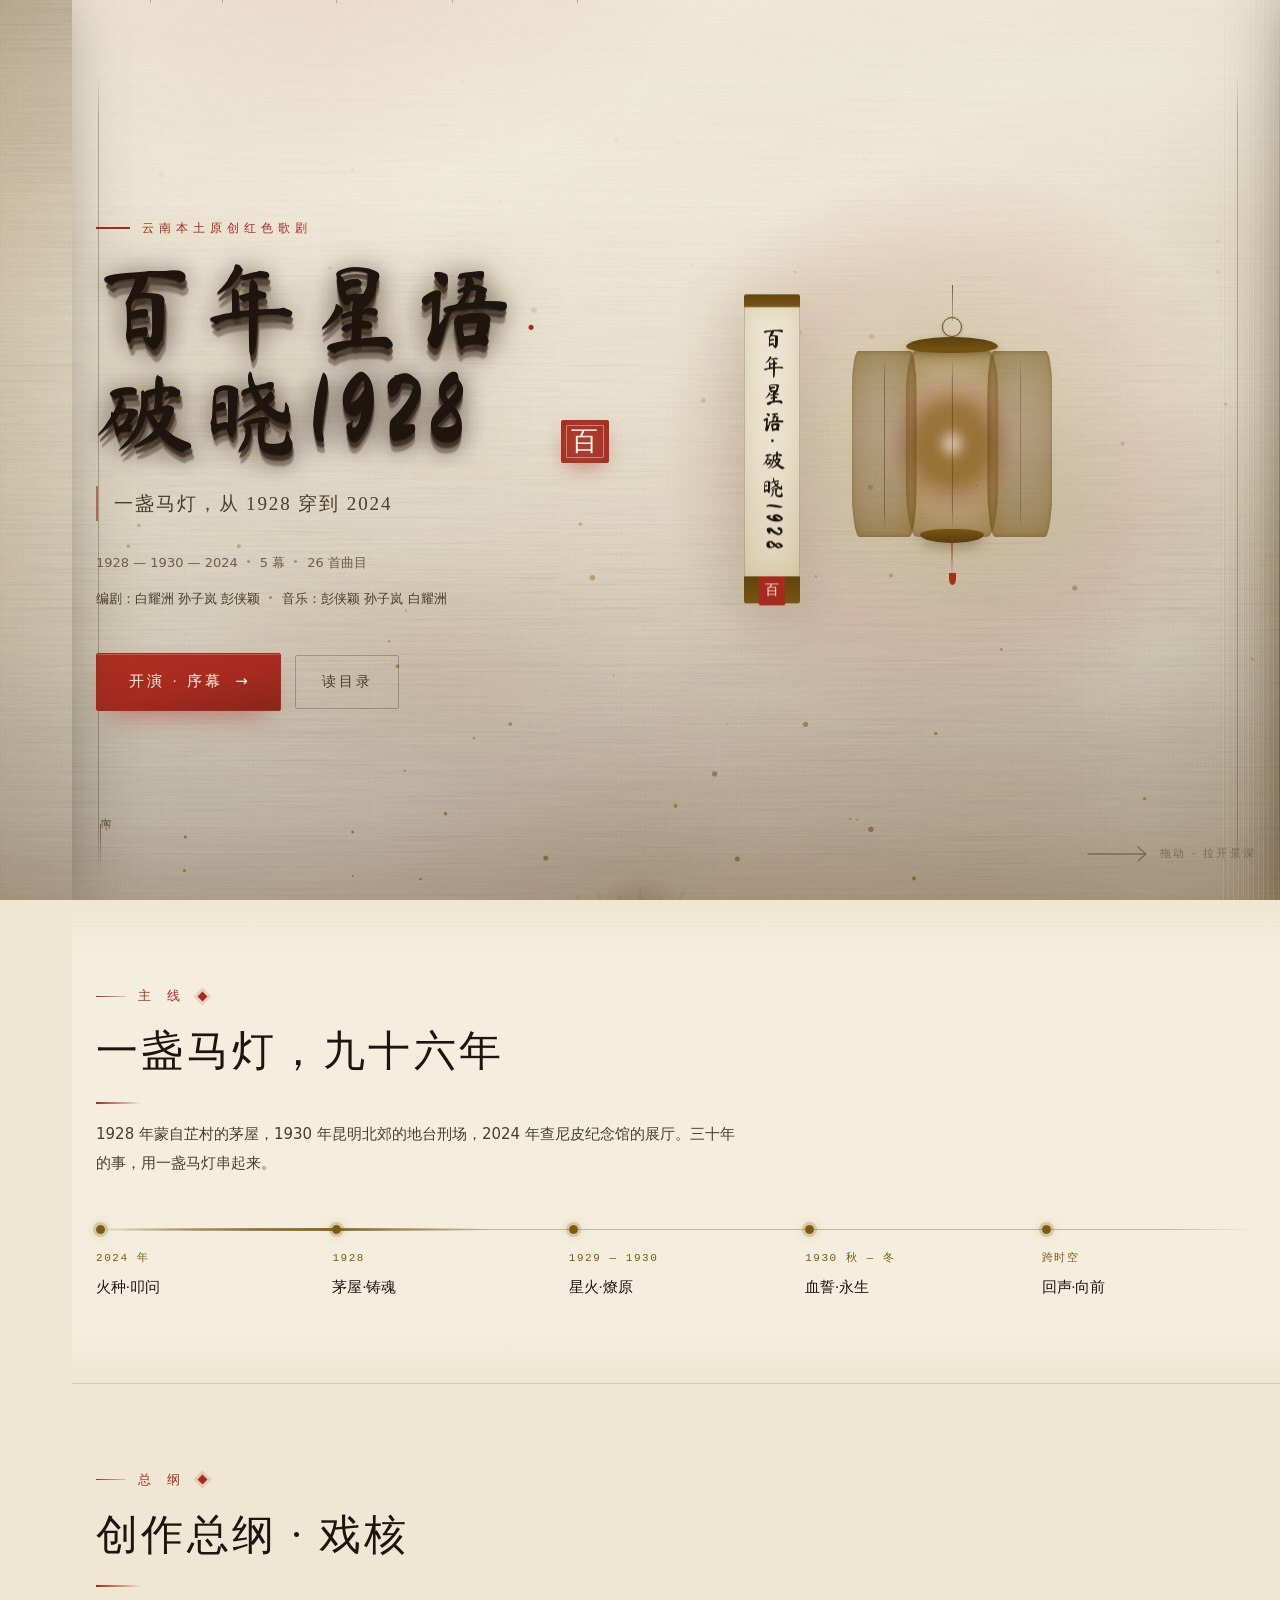
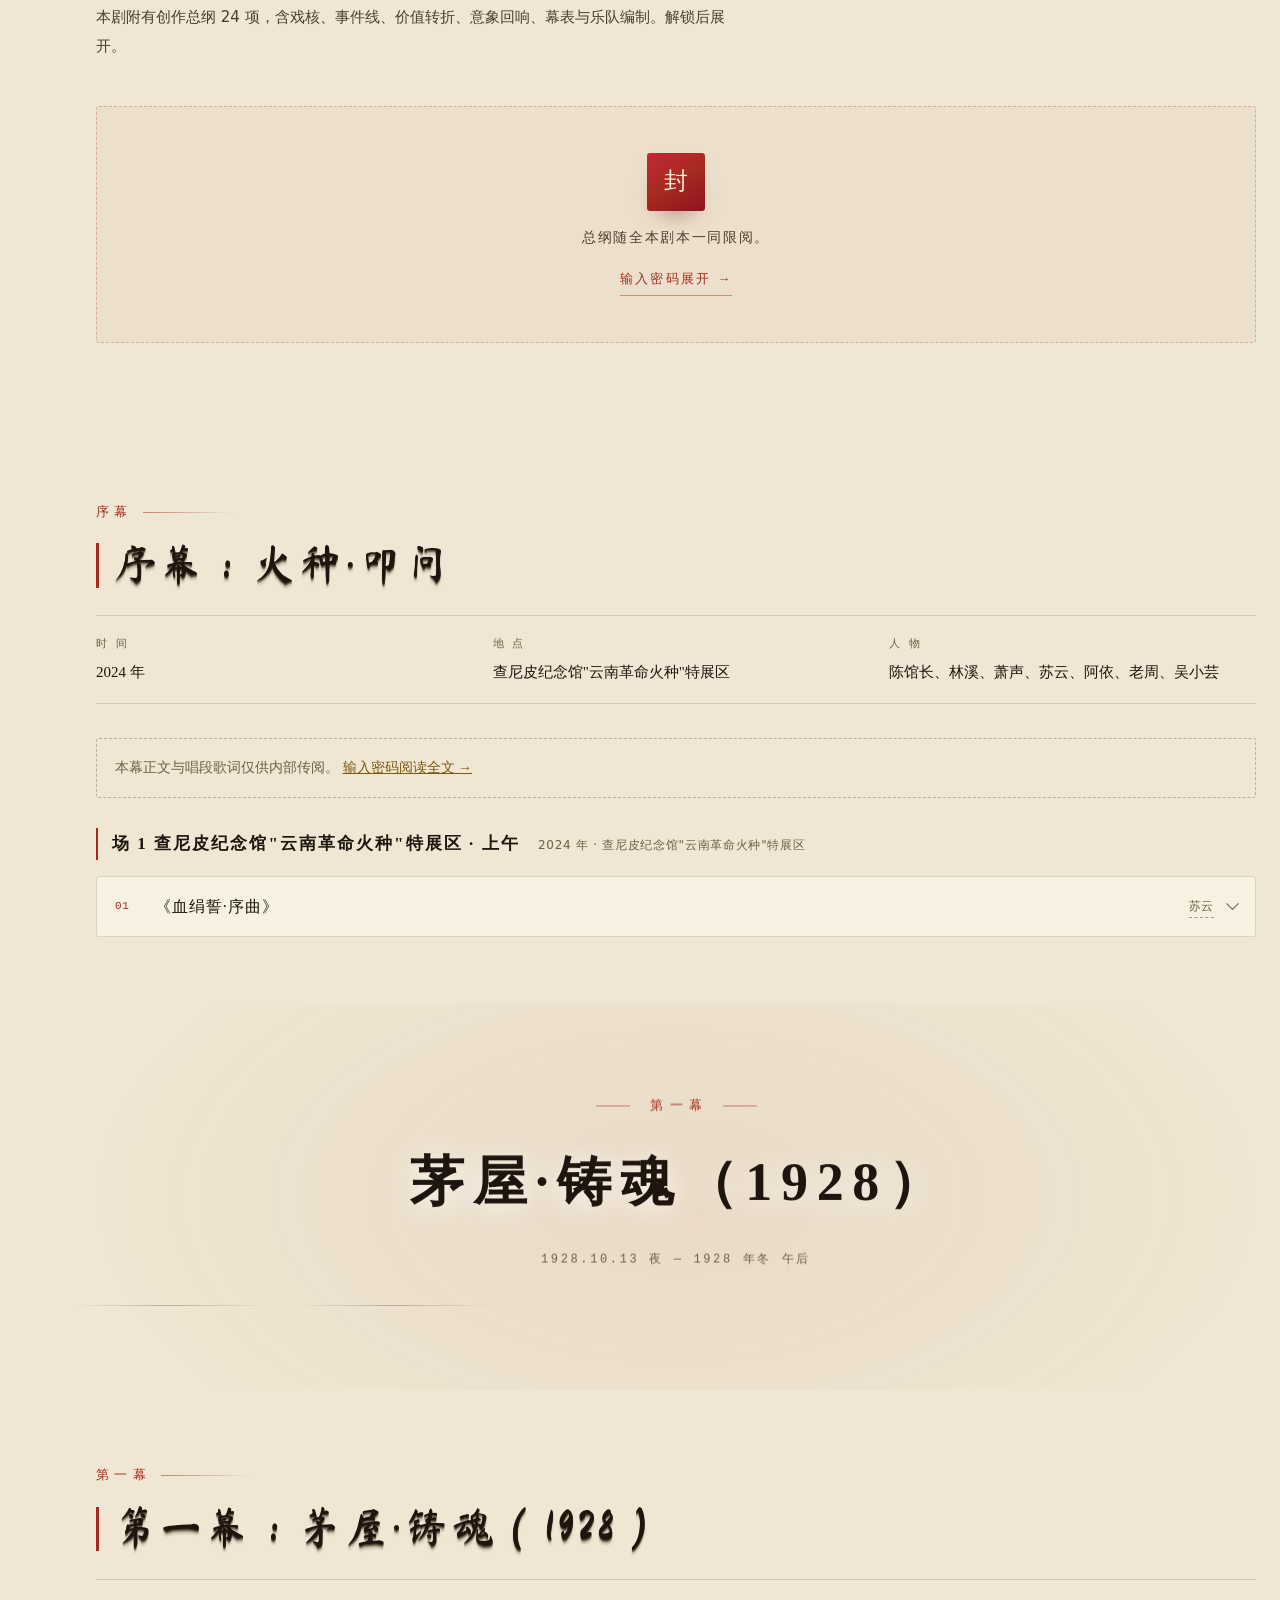
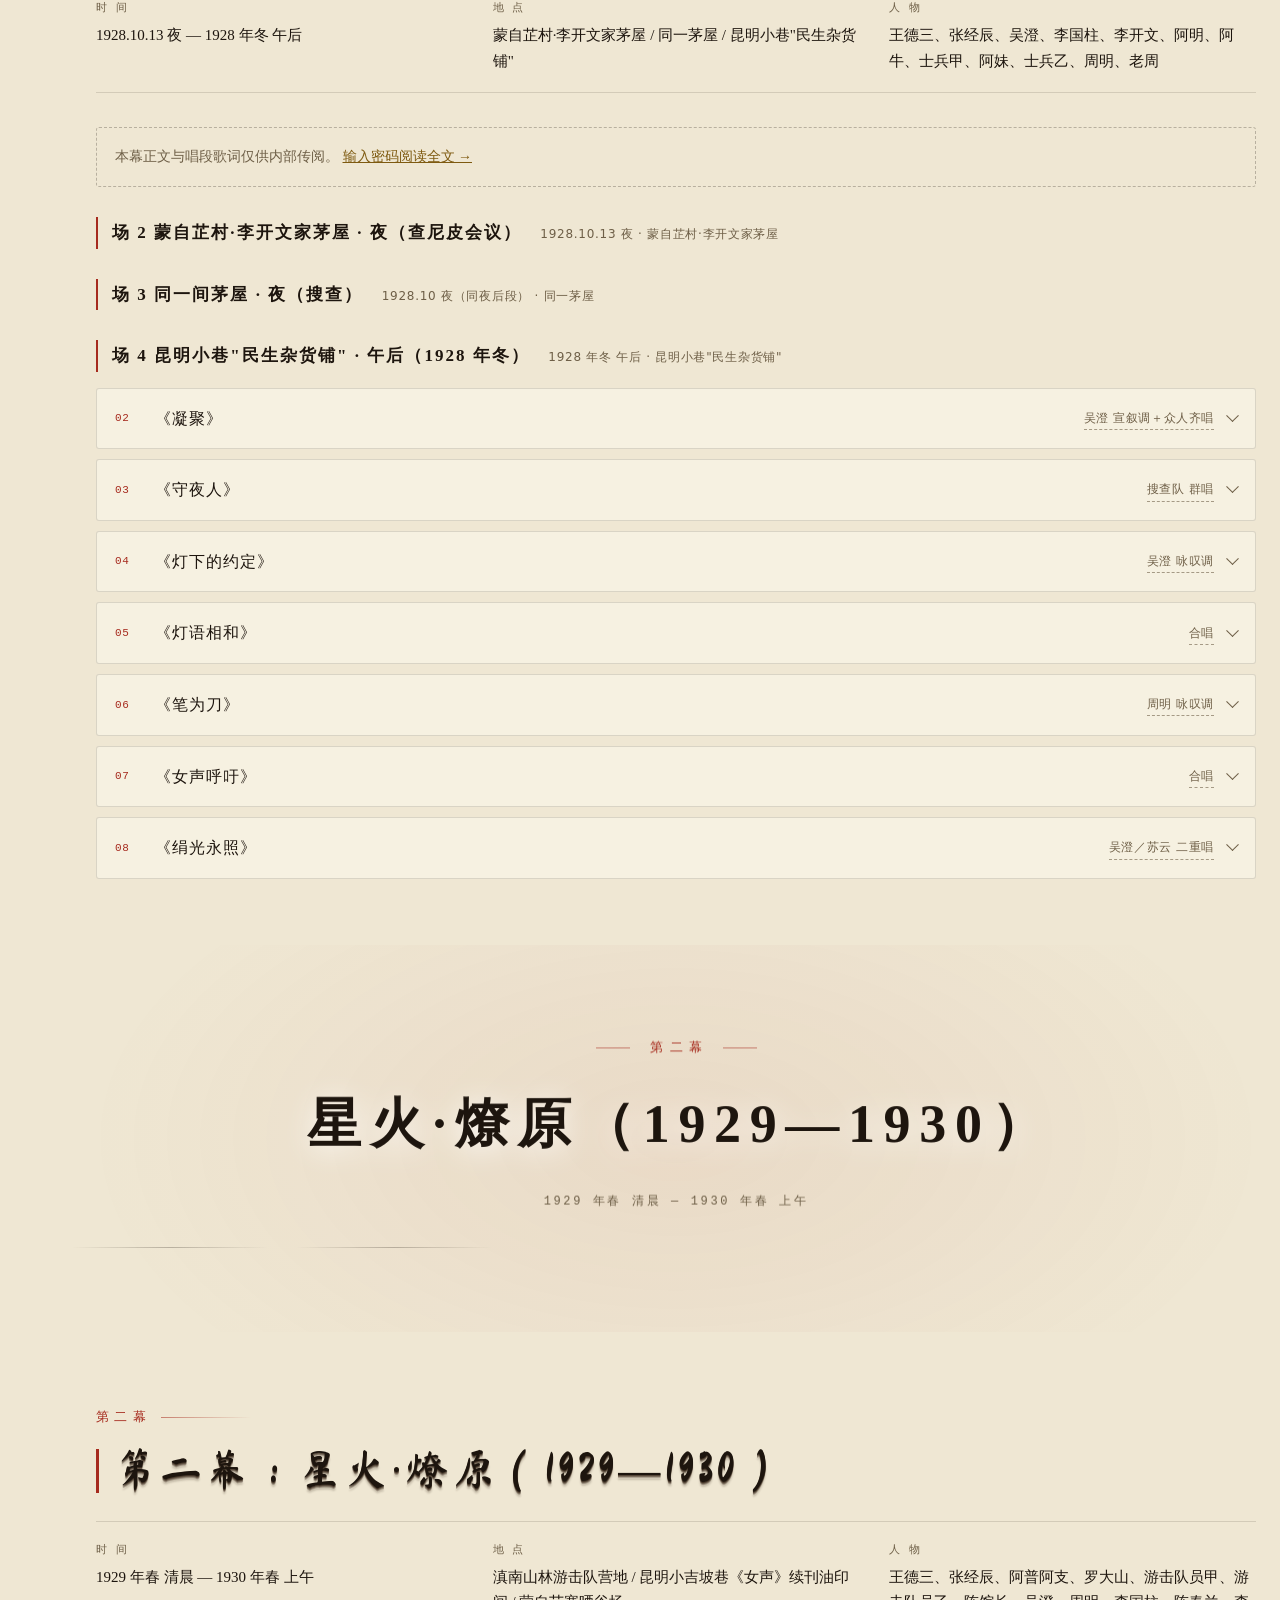
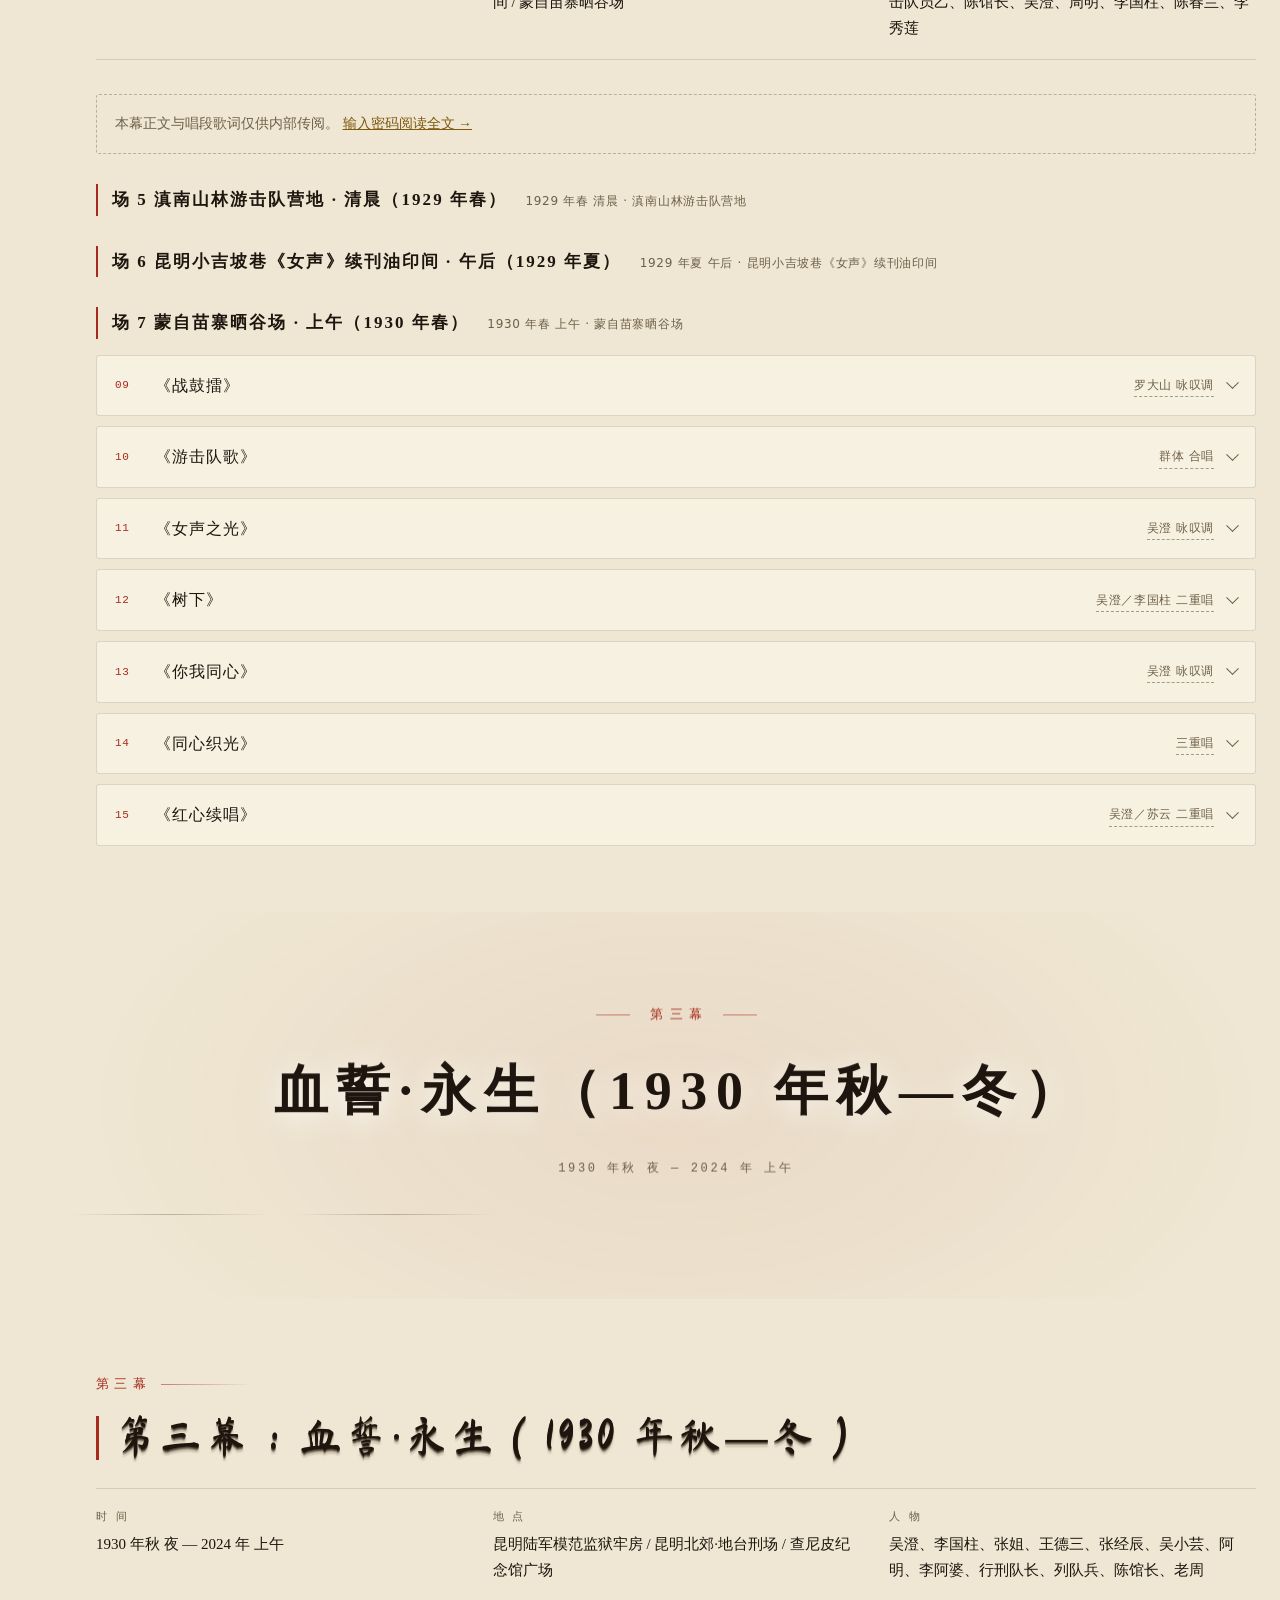
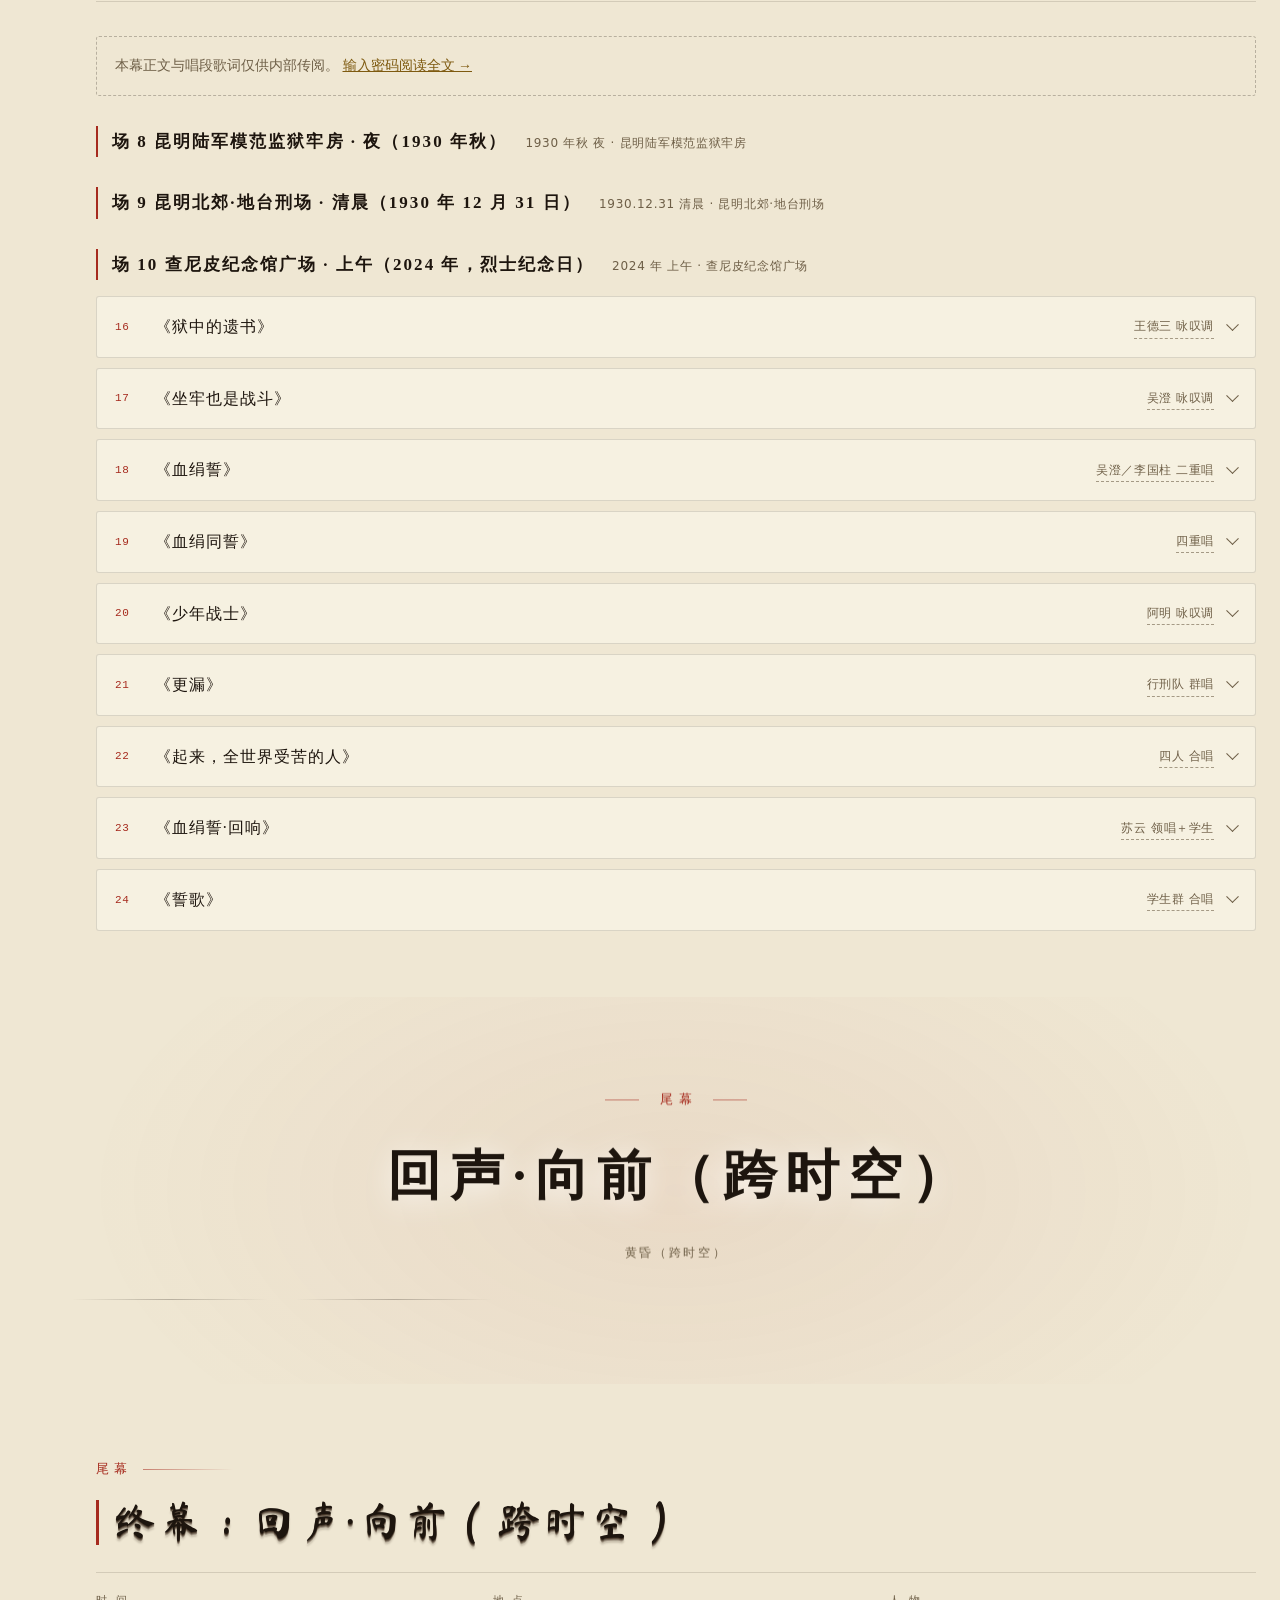
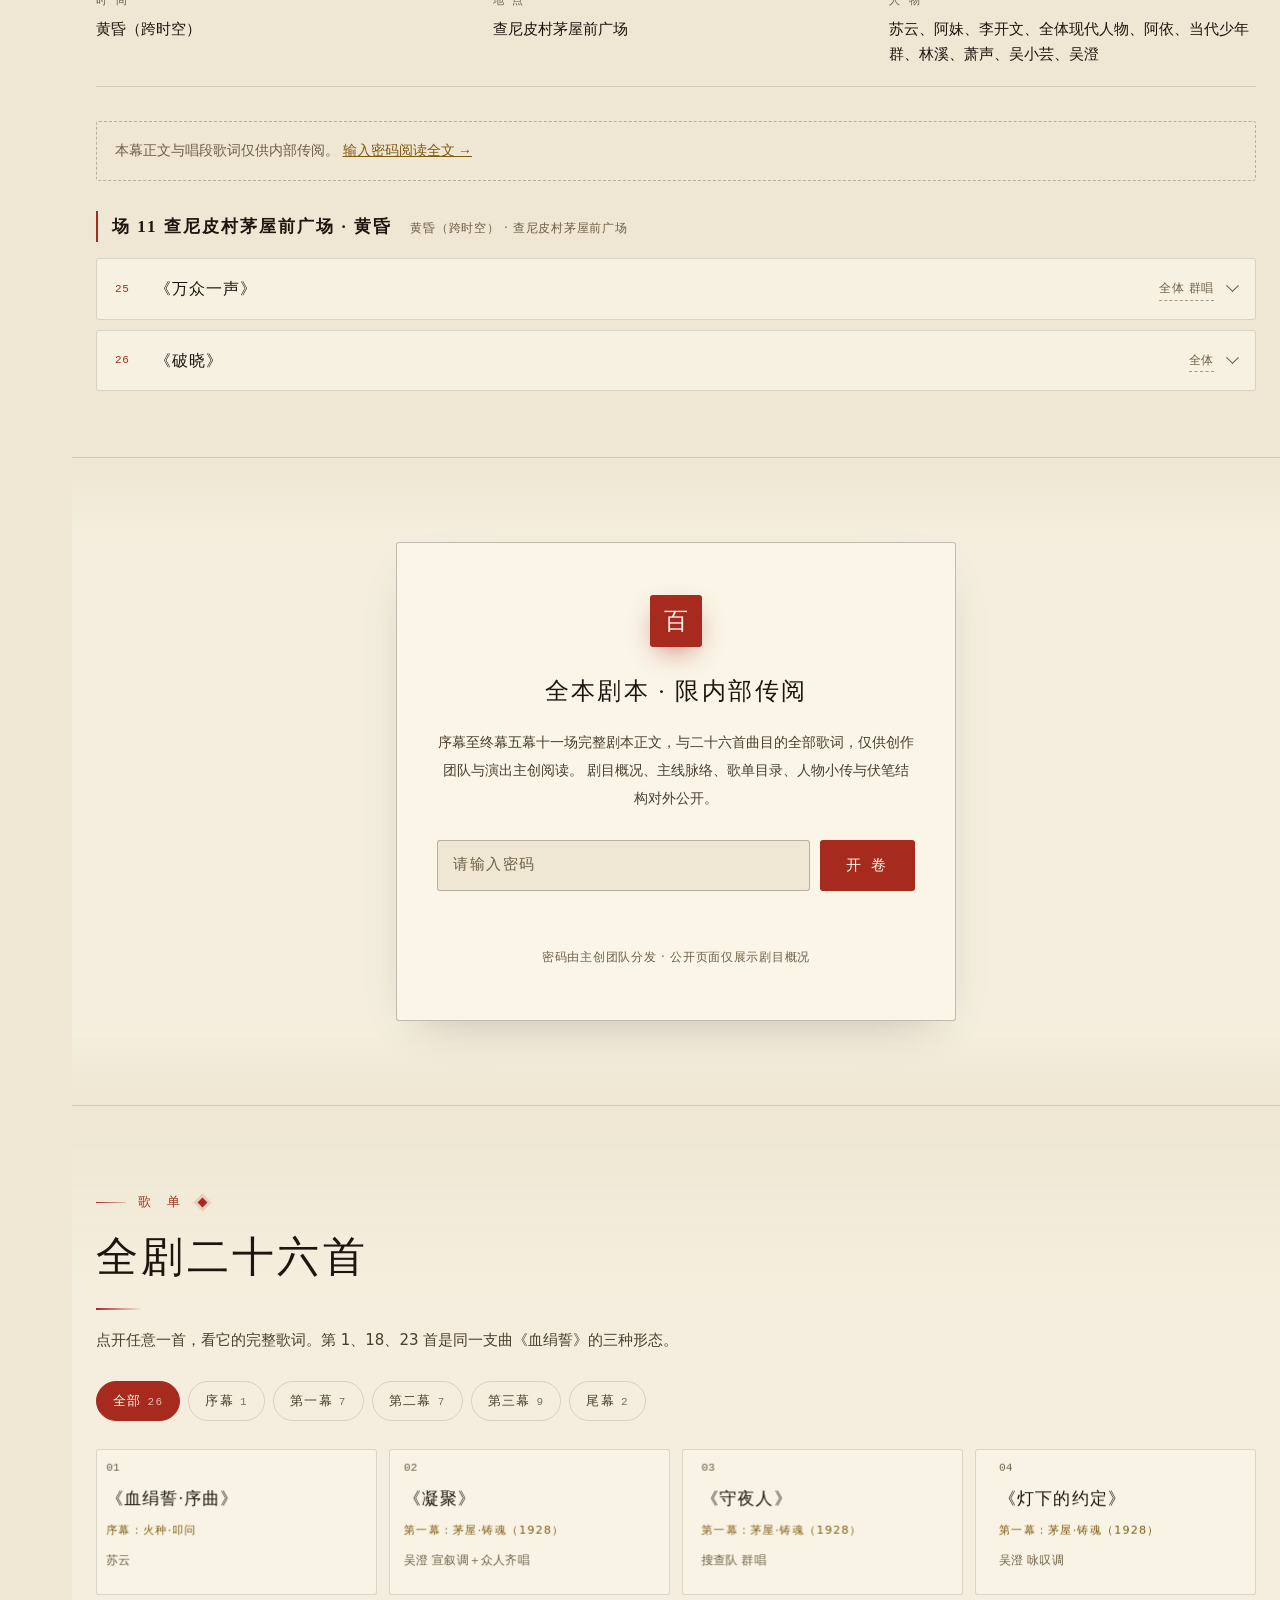
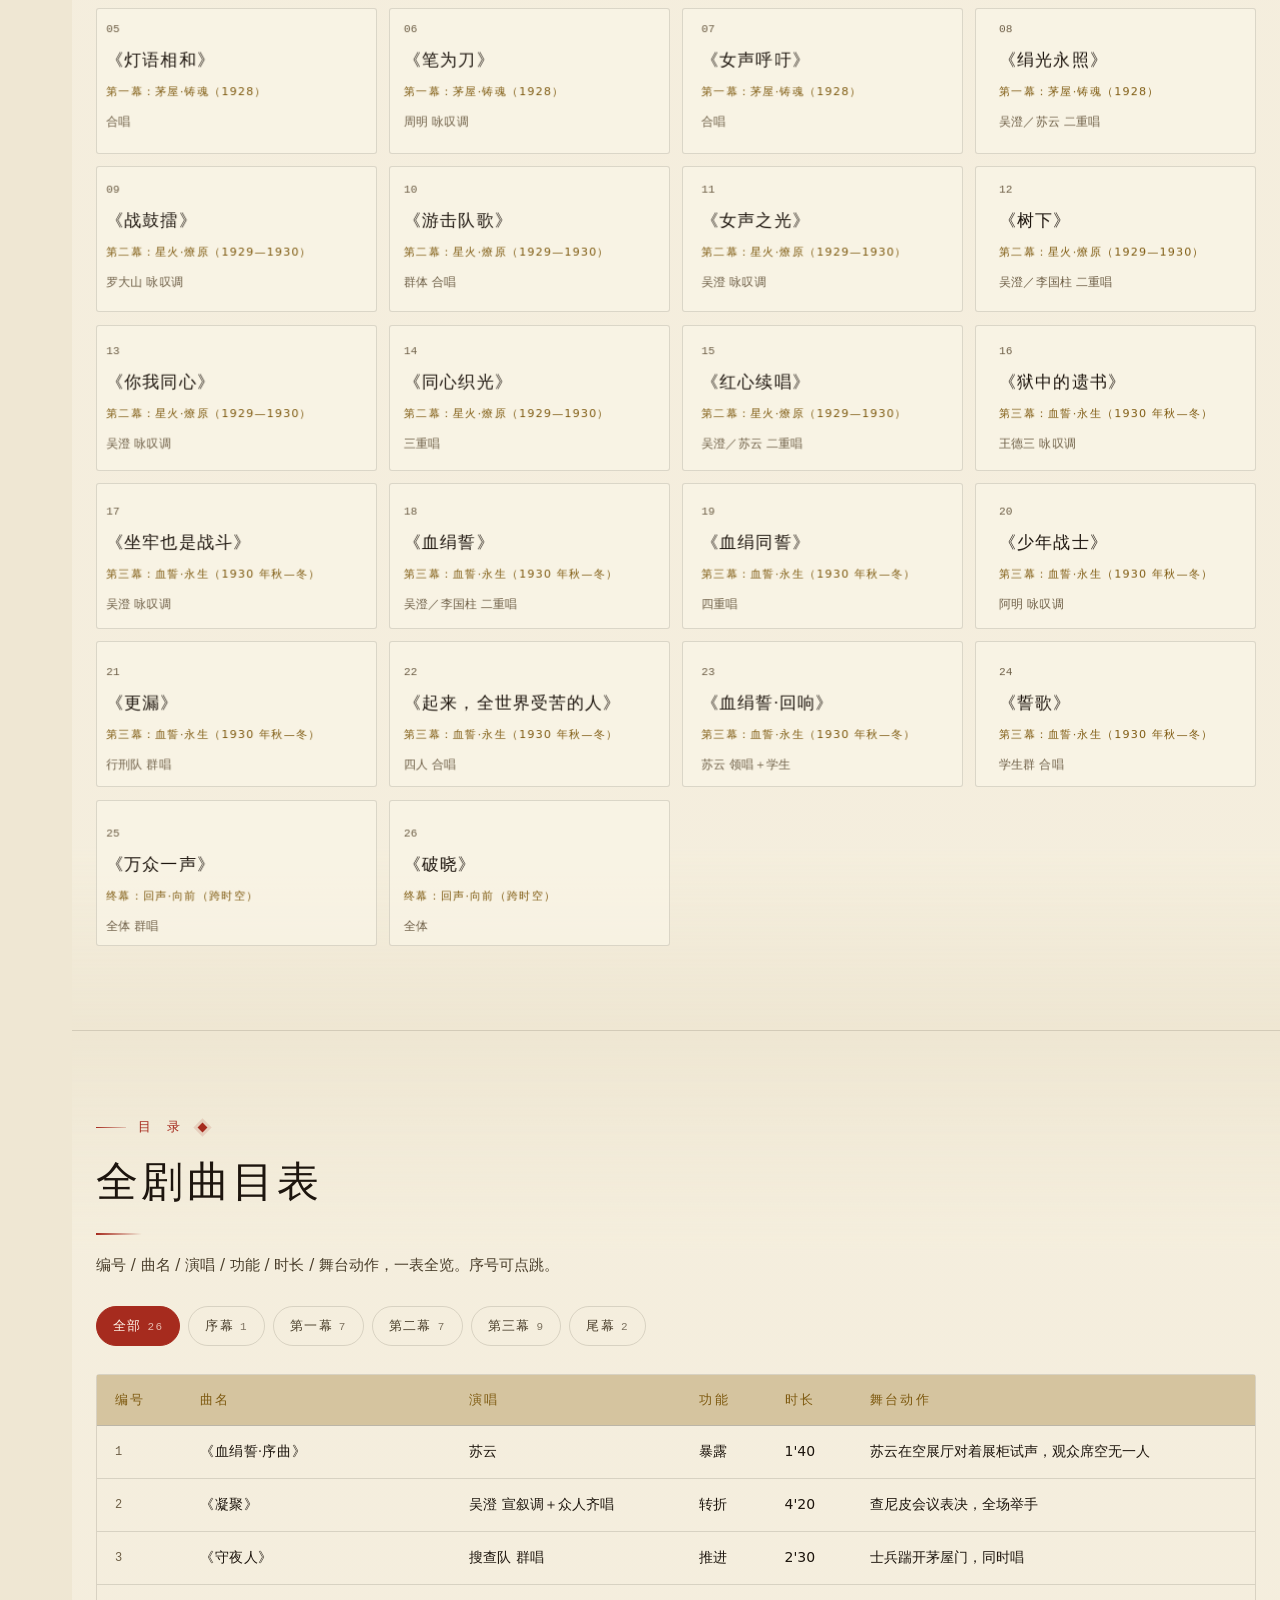
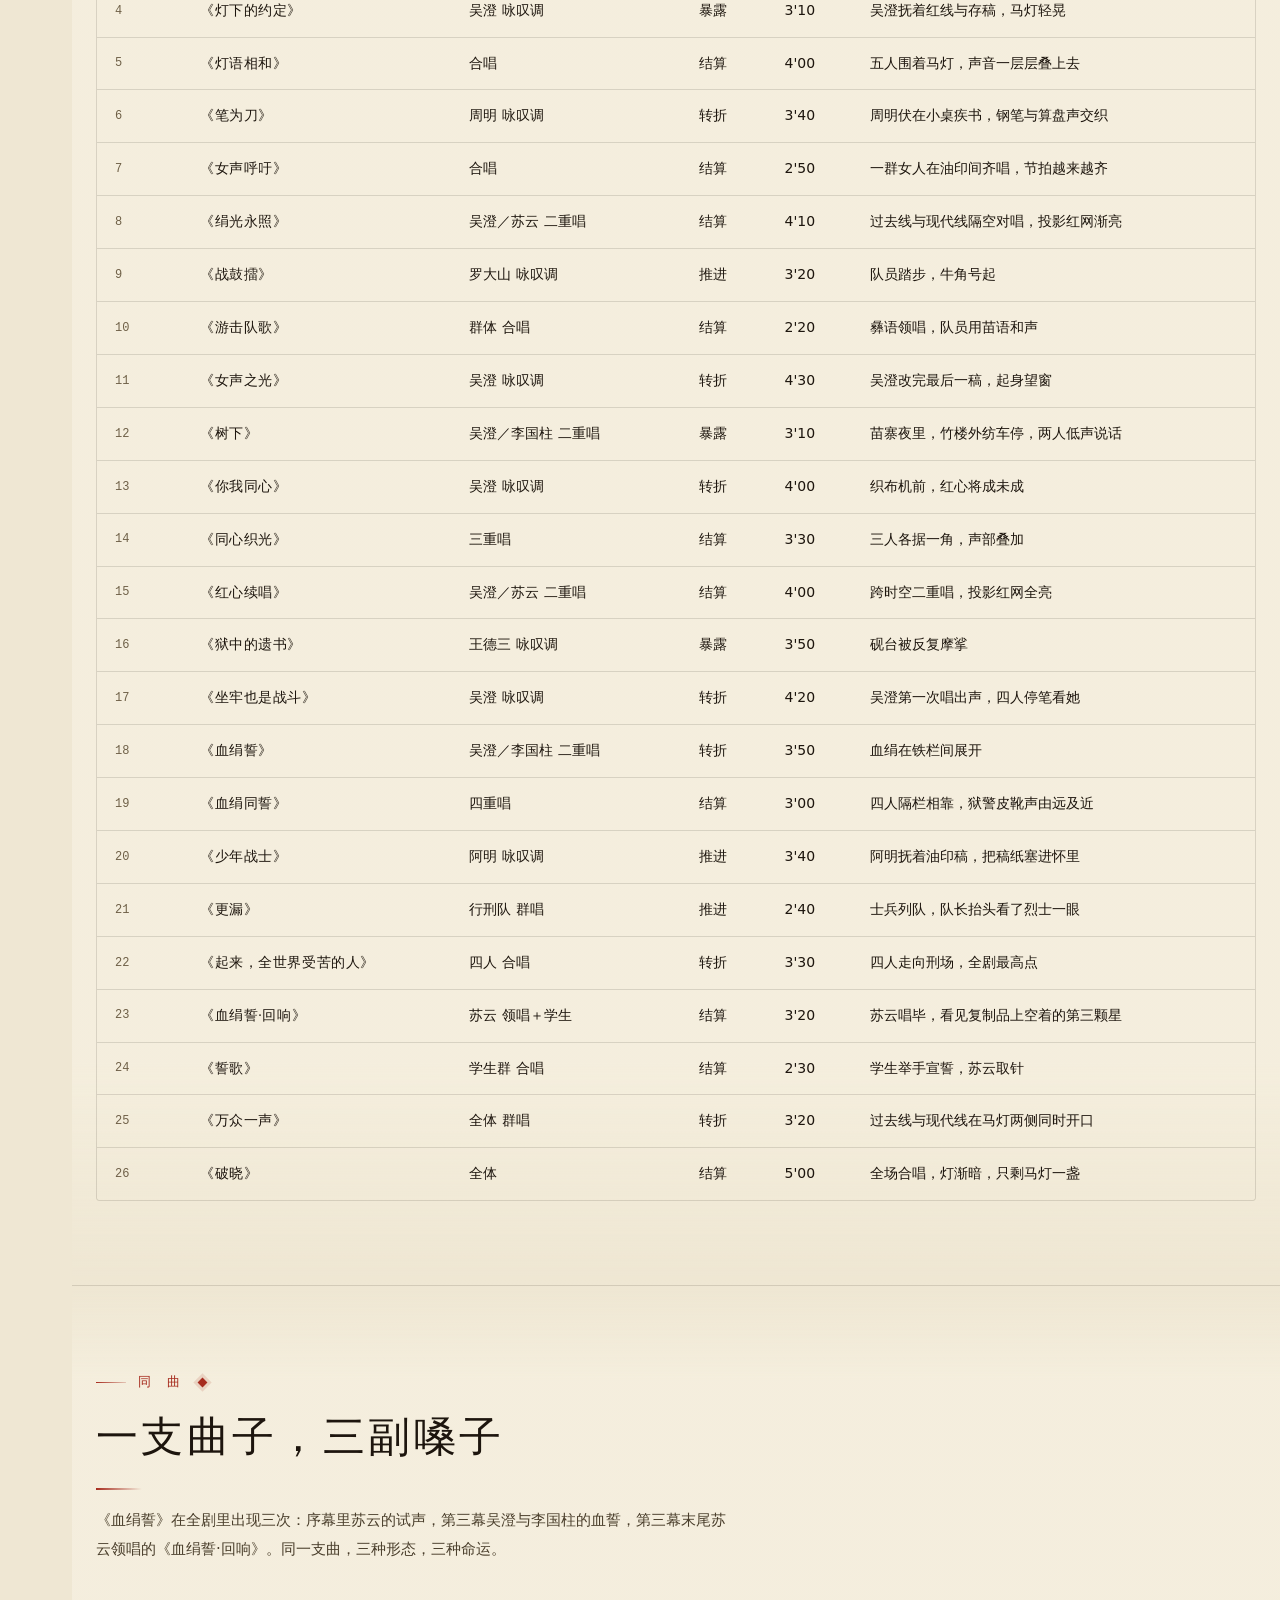
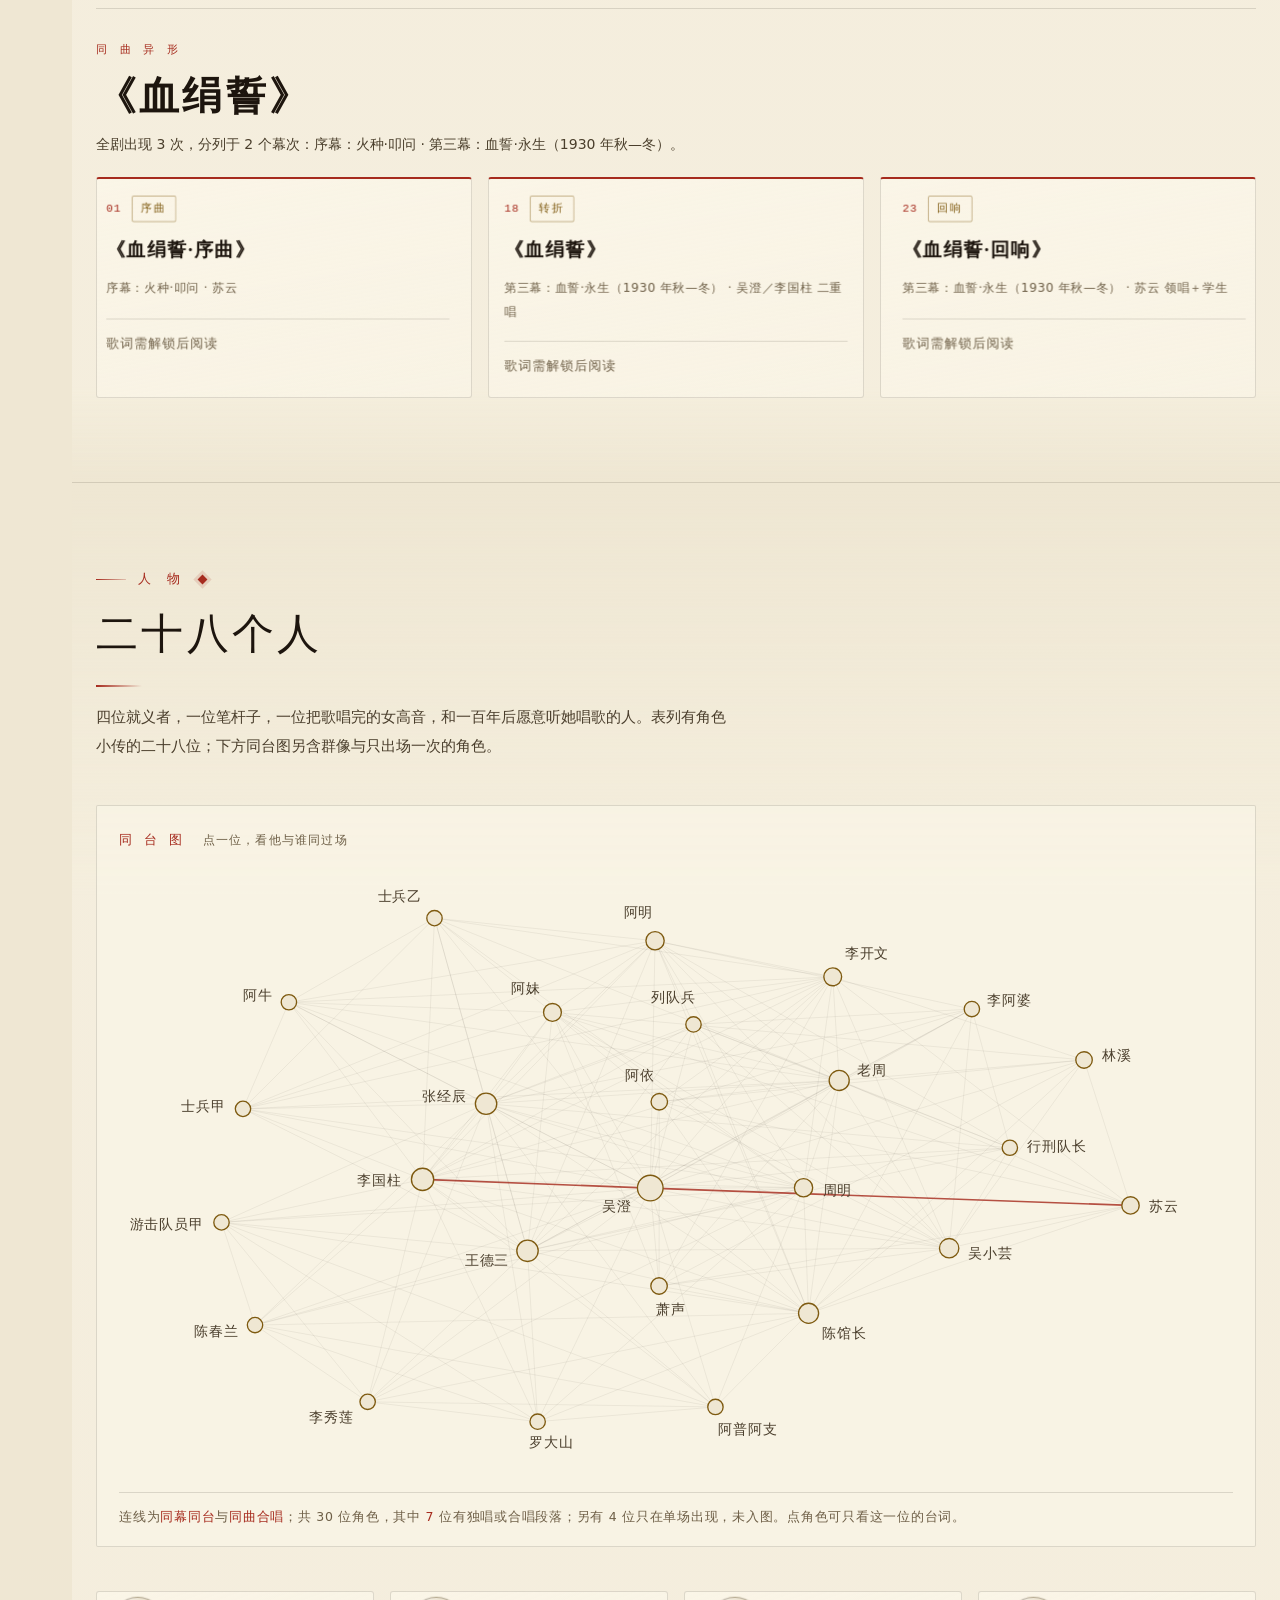
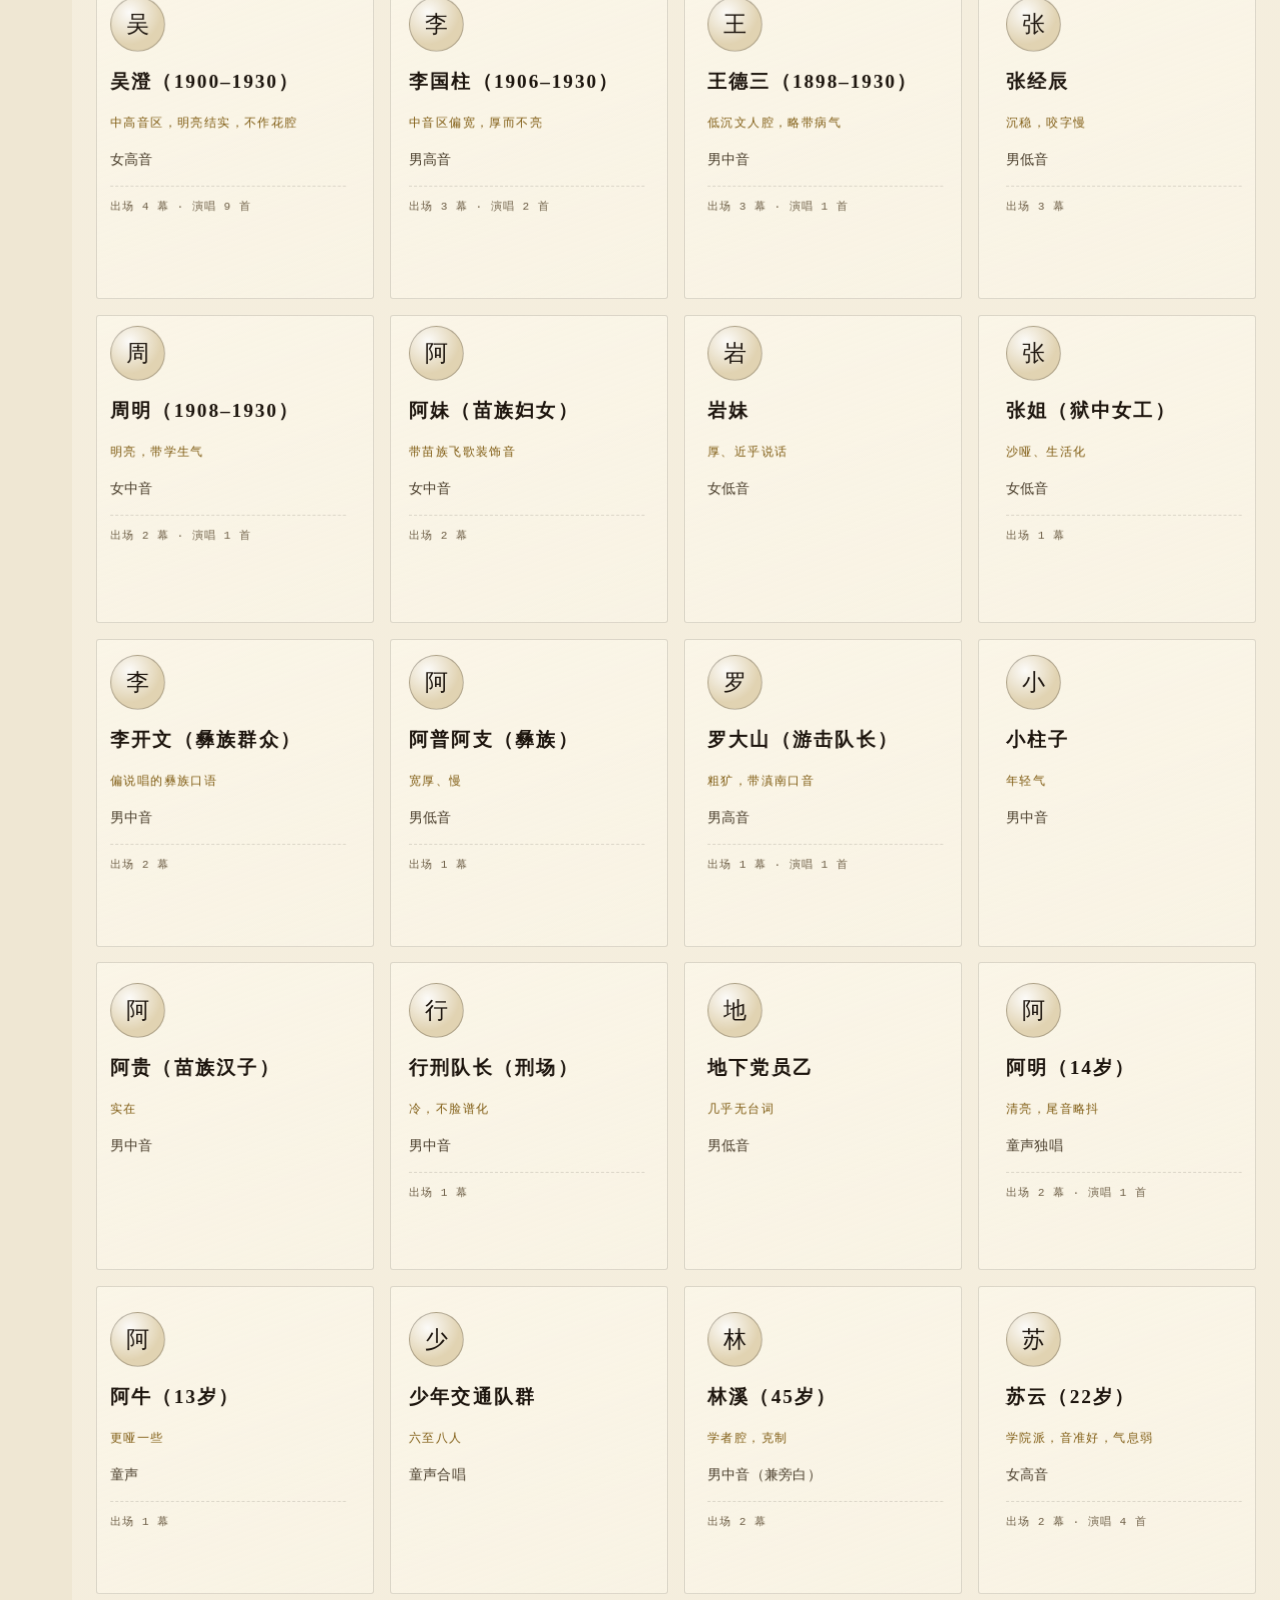
==== commit 77f65142: "fix(px1928): motif=none 时用 CSS 挡掉马灯，避免首屏闪一下空灯" ====
--- a/px1928/index.html
+++ b/px1928/index.html
@@ -11,10 +11,10 @@
 <meta property="og:description" content="《百年星语·破晓1928》完整剧本在线读。序幕至终幕五幕十一场、二十六首曲目，从 1928 年蒙自芷村的茅屋，到 1930 年昆明北郊的地台刑场，再回到 2024 年查尼皮纪念馆的一盏马灯。">
 <meta property="og:locale" content="zh_CN">
 <link rel="icon" href="favicon.svg" type="image/svg+xml">
-<link rel="stylesheet" href="assets/css/tokens.css?v=17f90ea3">
-<link rel="stylesheet" href="assets/css/palette.css?v=17f90ea3">
-<link rel="stylesheet" href="assets/css/fonts.css?v=17f90ea3">
-<link rel="stylesheet" href="assets/css/main.css?v=17f90ea3">
+<link rel="stylesheet" href="assets/css/tokens.css?v=c68ef202">
+<link rel="stylesheet" href="assets/css/palette.css?v=c68ef202">
+<link rel="stylesheet" href="assets/css/fonts.css?v=c68ef202">
+<link rel="stylesheet" href="assets/css/main.css?v=c68ef202">
 </head>
 <body>
 
@@ -327,7 +327,7 @@
       'promise: ' + String((e.reason && e.reason.message) || e.reason));
   });
 </script>
-<script src="assets/js/data.js?v=17f90ea3"></script>
-<script type="module" src="assets/js/main.js?v=17f90ea3"></script>
+<script src="assets/js/data.js?v=c68ef202"></script>
+<script type="module" src="assets/js/main.js?v=c68ef202"></script>
 </body>
 </html>
--- a/px1928/assets/css/main.css
+++ b/px1928/assets/css/main.css
@@ -2232,6 +2232,10 @@
   align-self: stretch;
   min-height: 500px;
 }
+
+/* 不要这盏灯时：用 CSS 挡掉，不等 JS。
+   JS 的 slot.remove() 发生在首屏之后，只靠它会闪一下空灯。 */
+.hero-lantern-slot[data-motif="none"] { display: none !important; }
 
 /* ── 二、马灯 ───────────────────────────────────────────── */
 
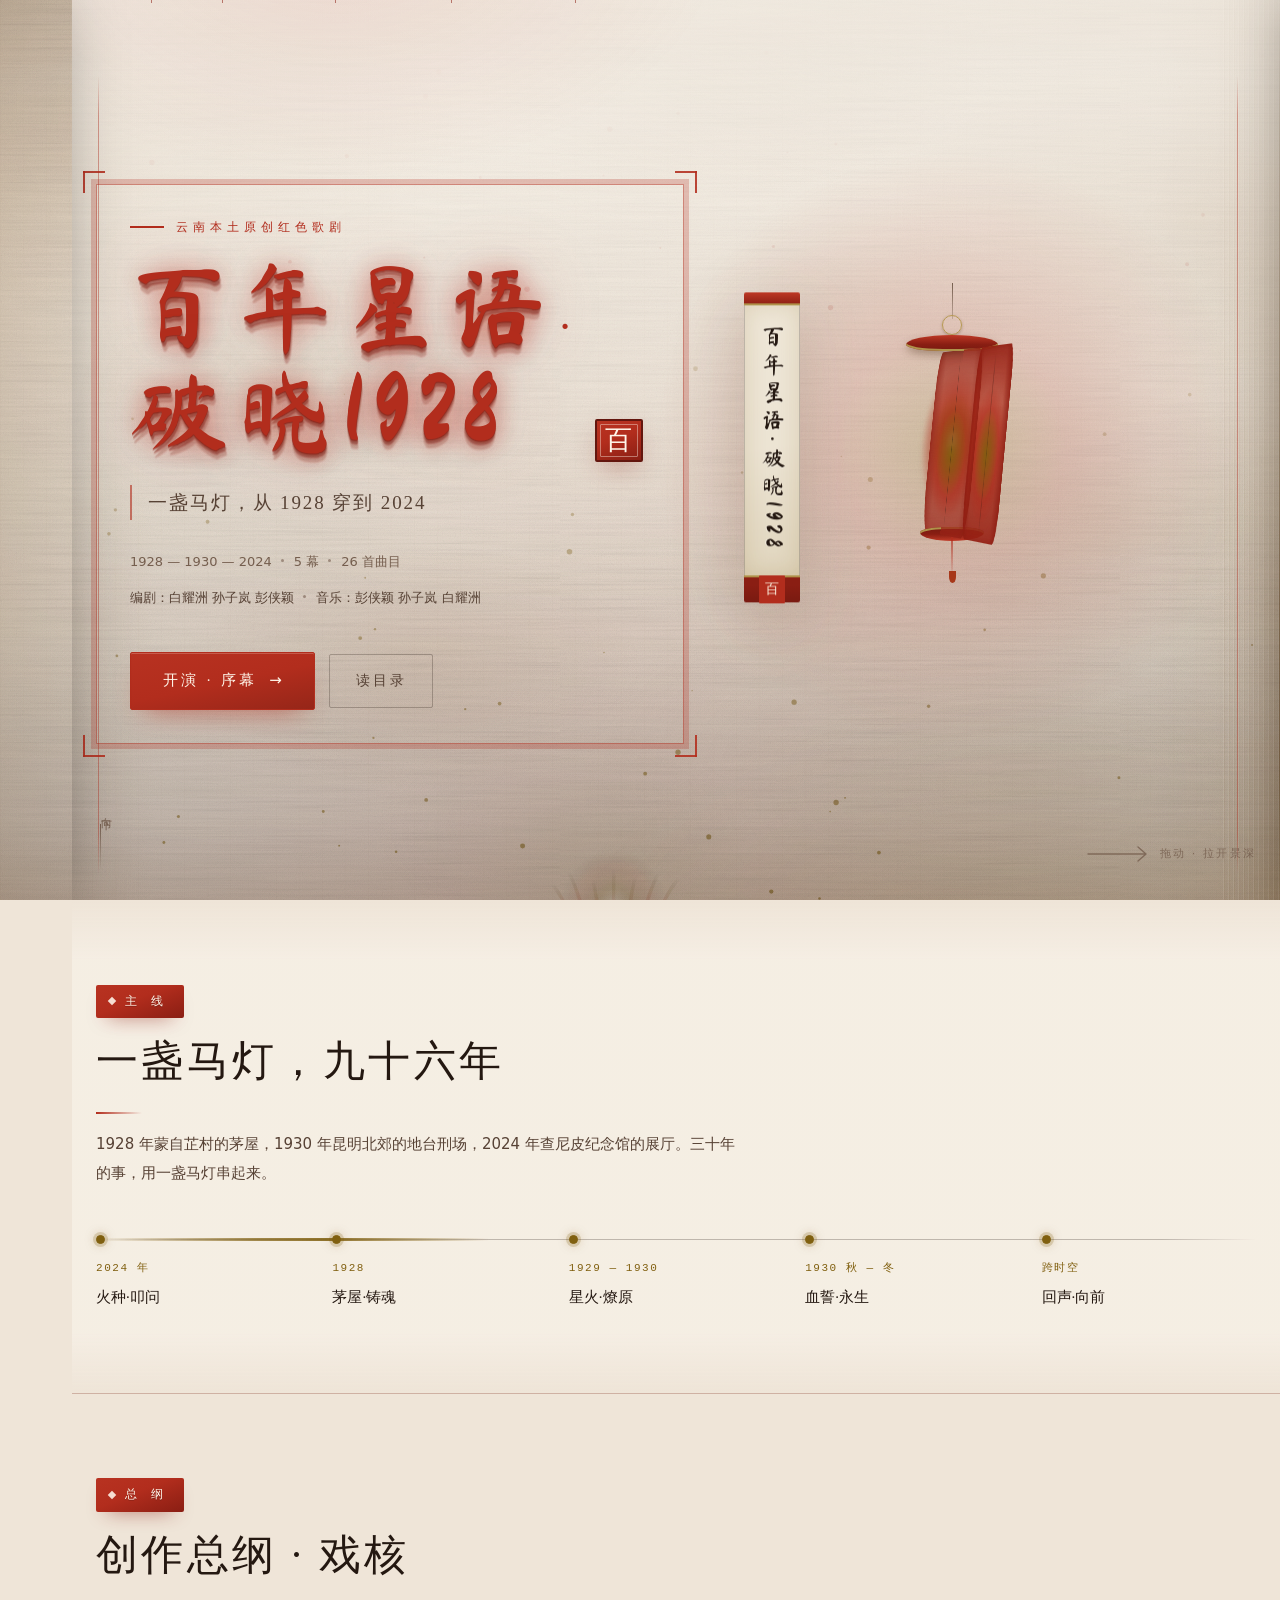
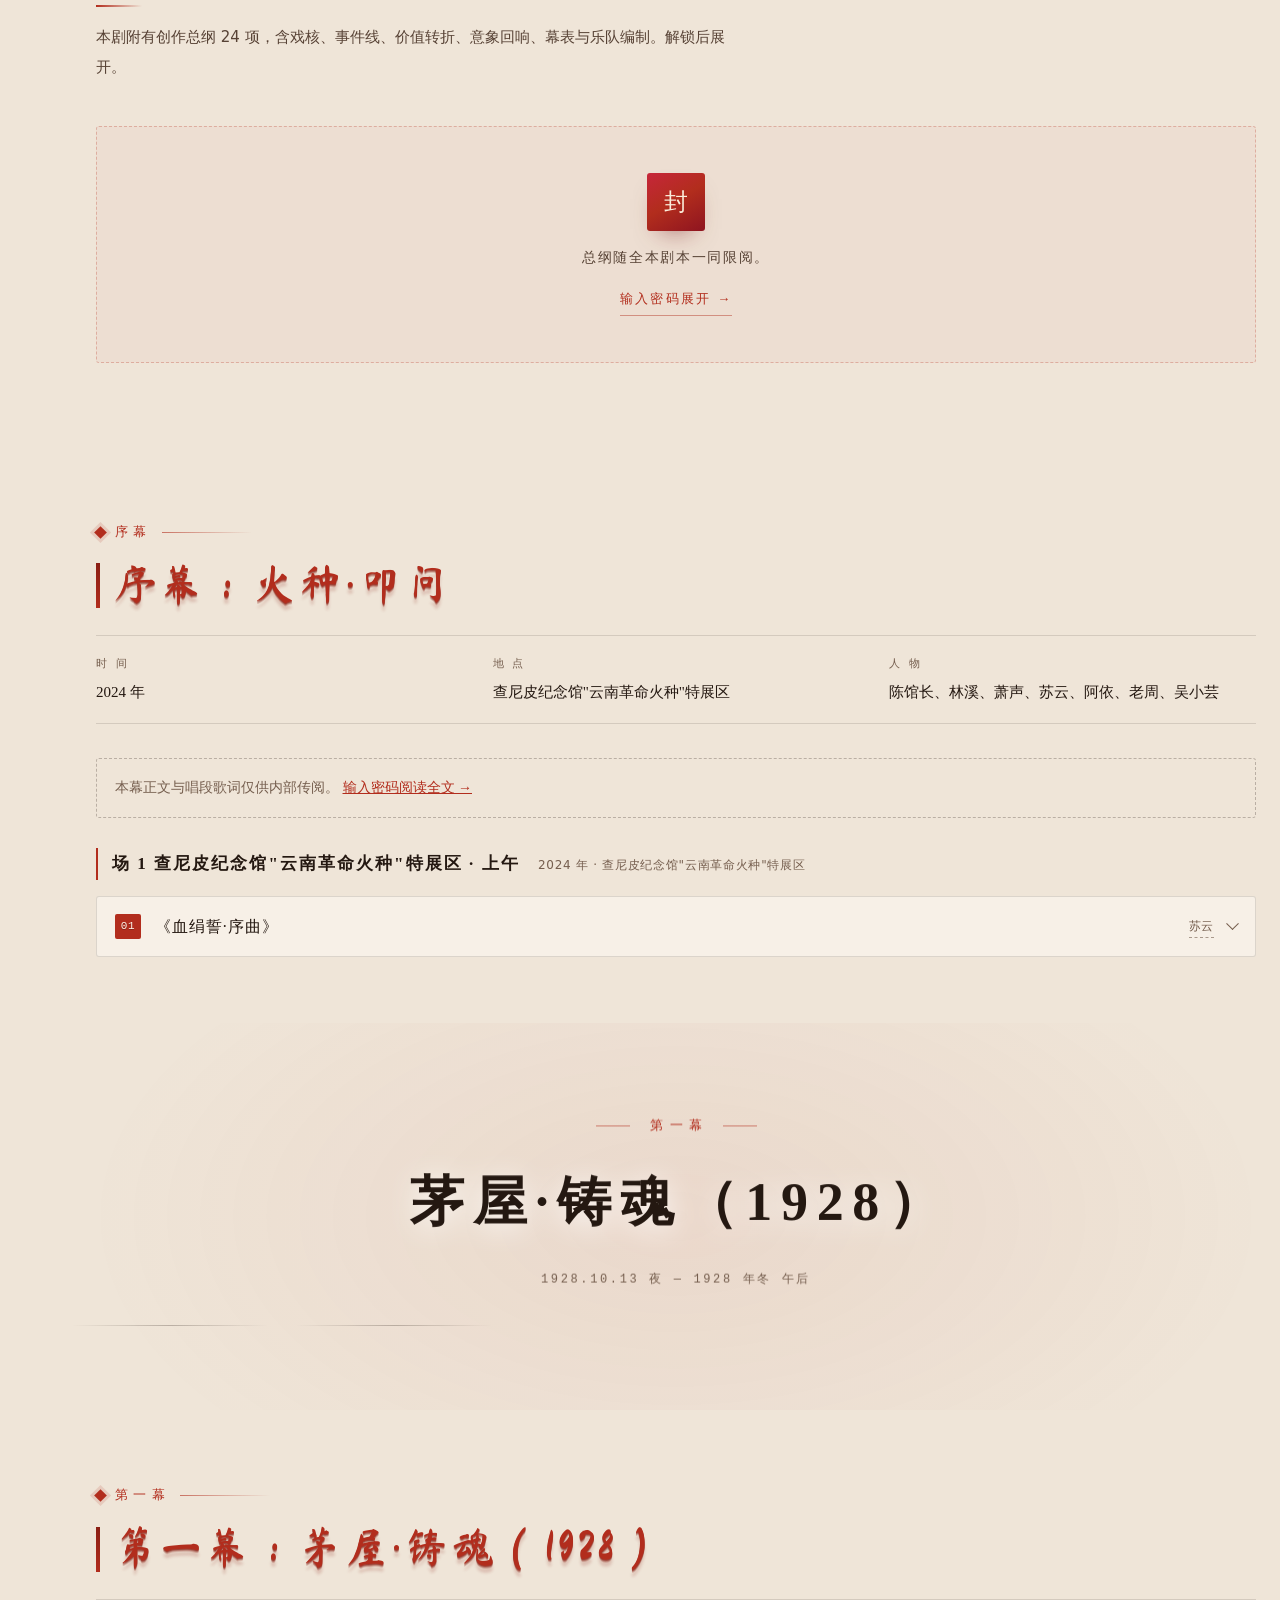
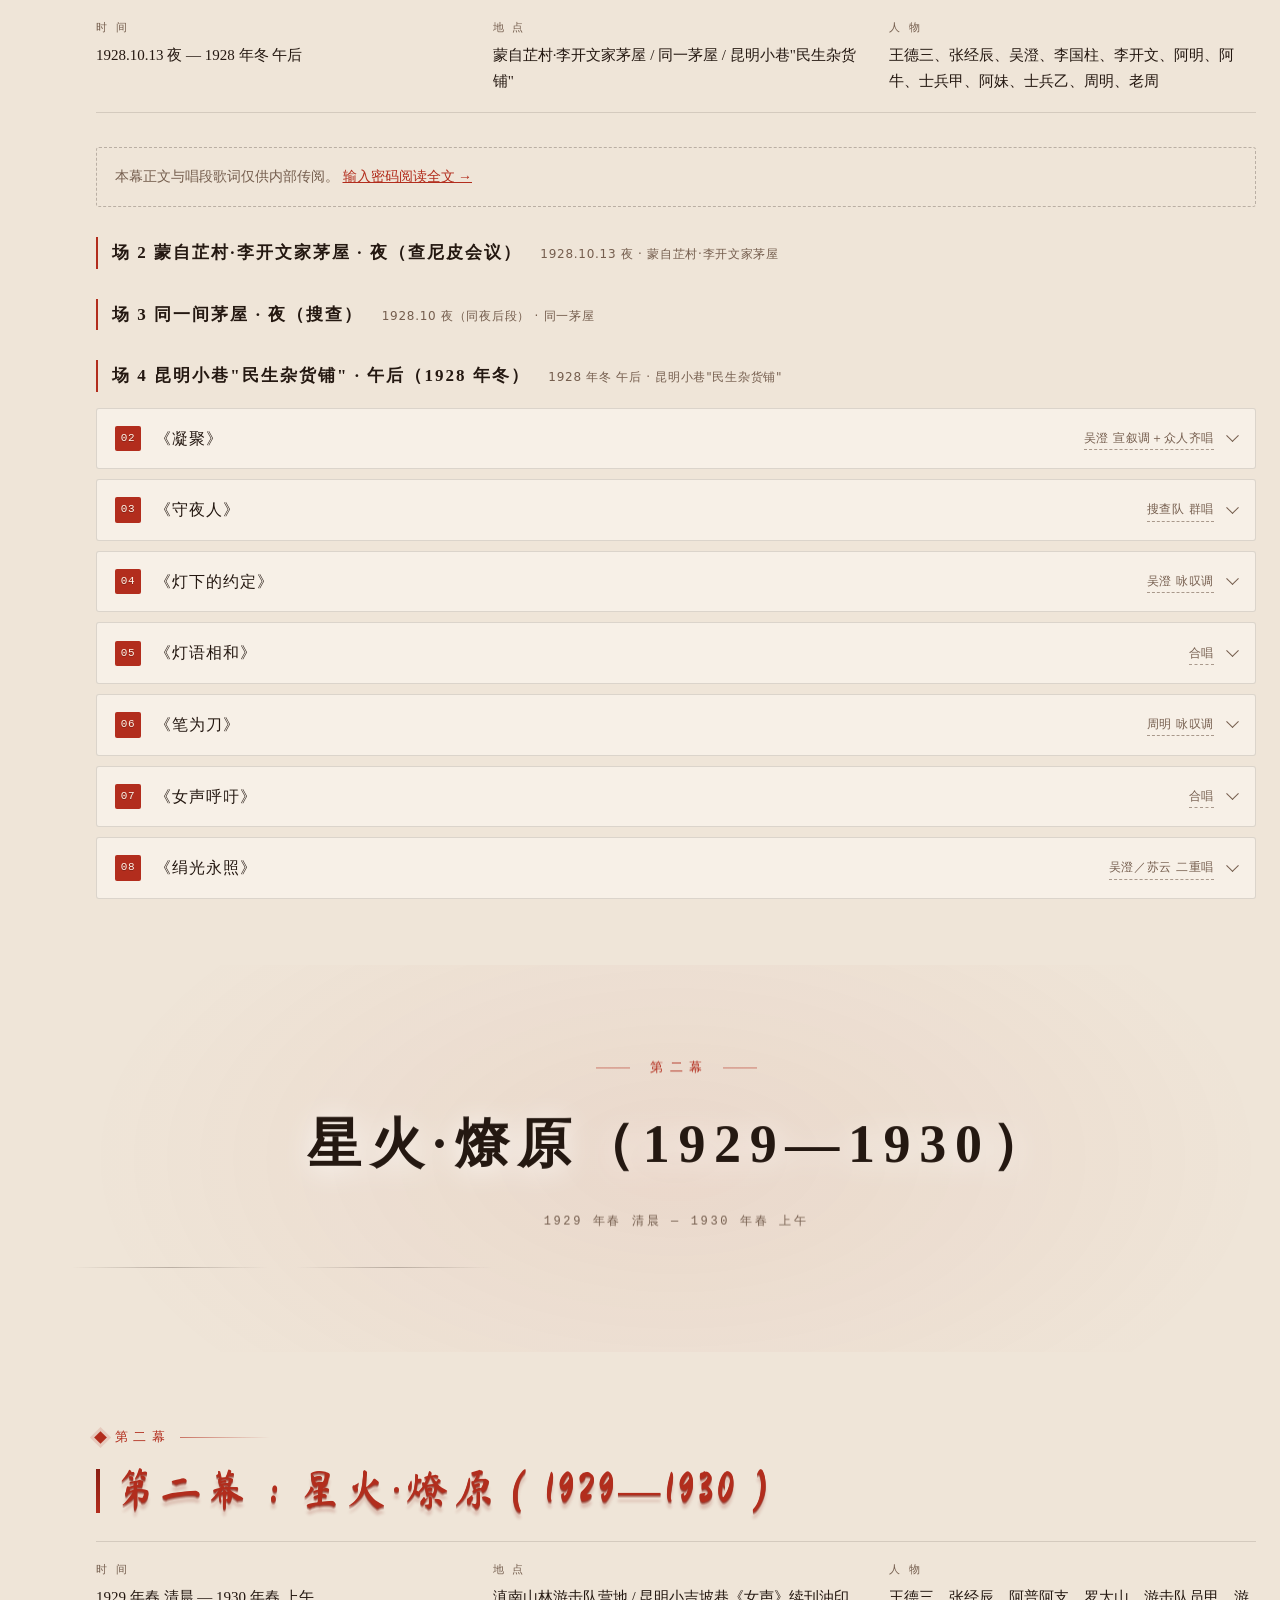
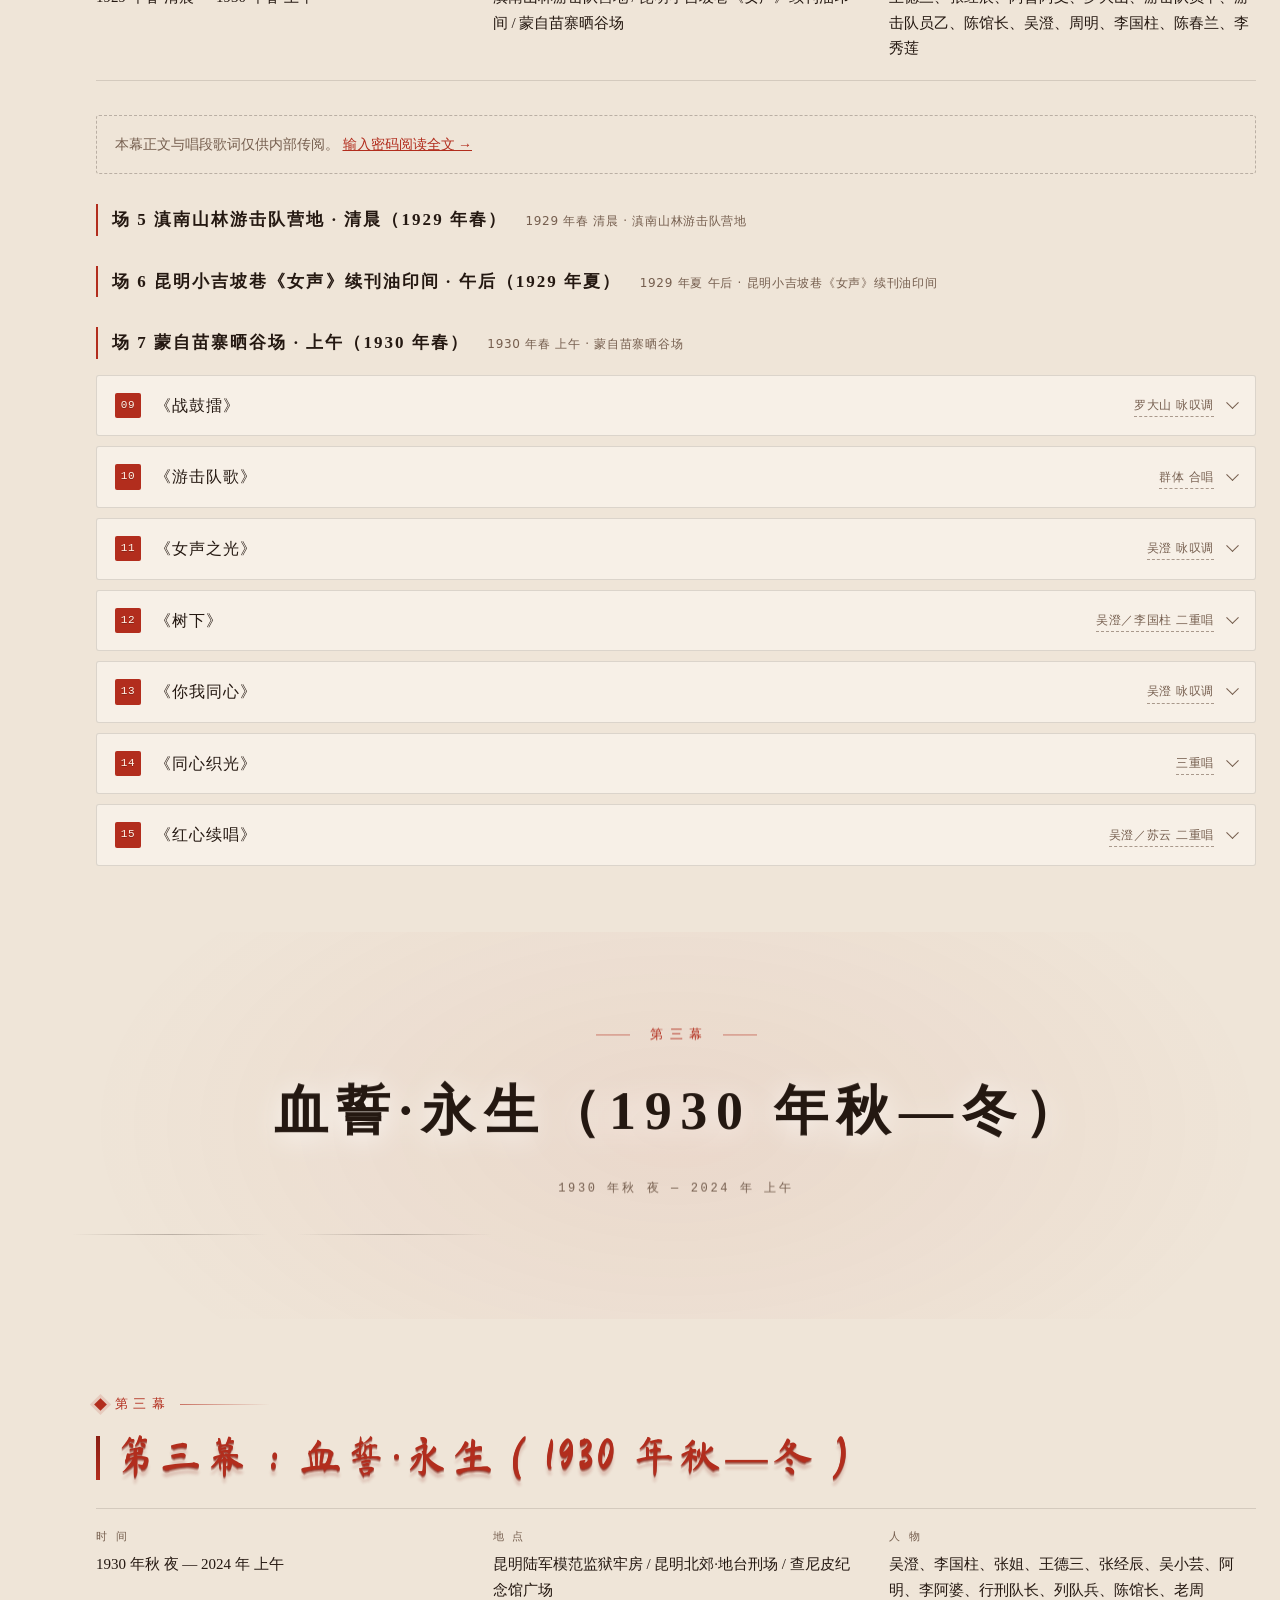
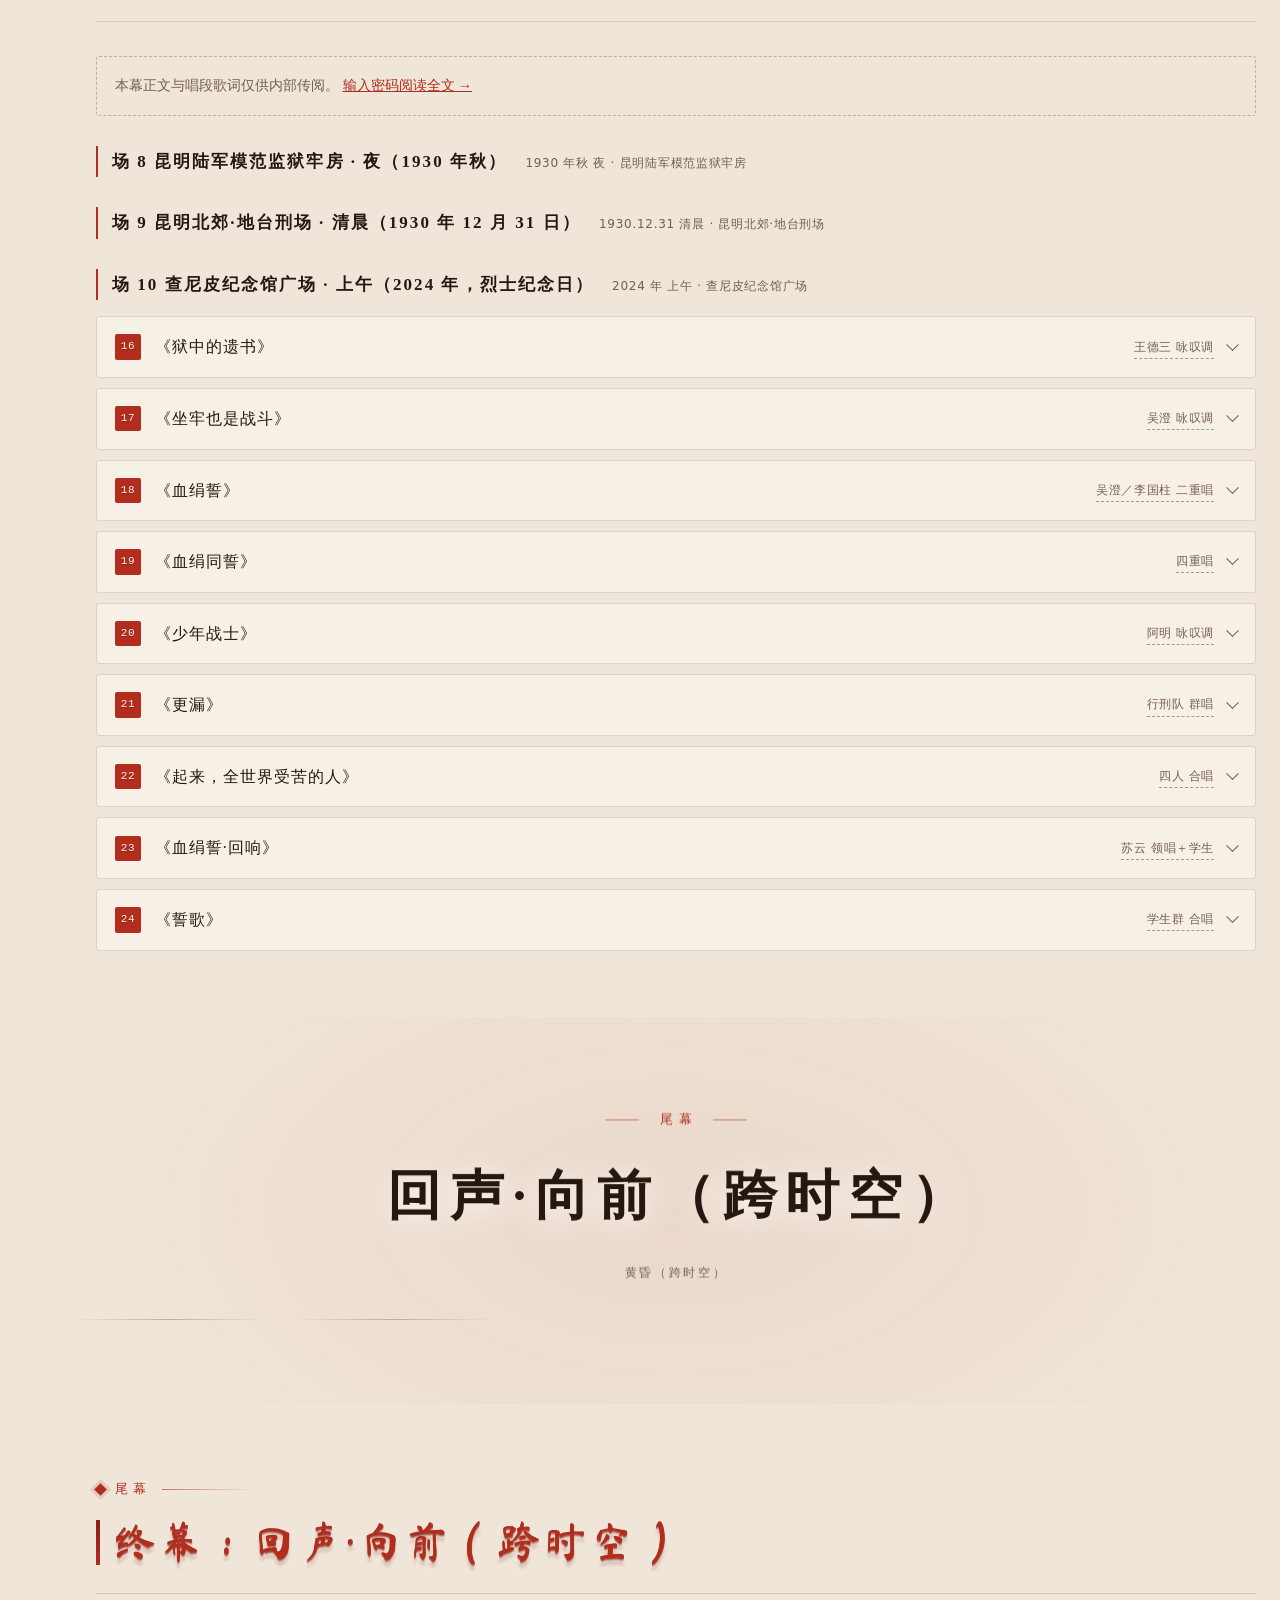
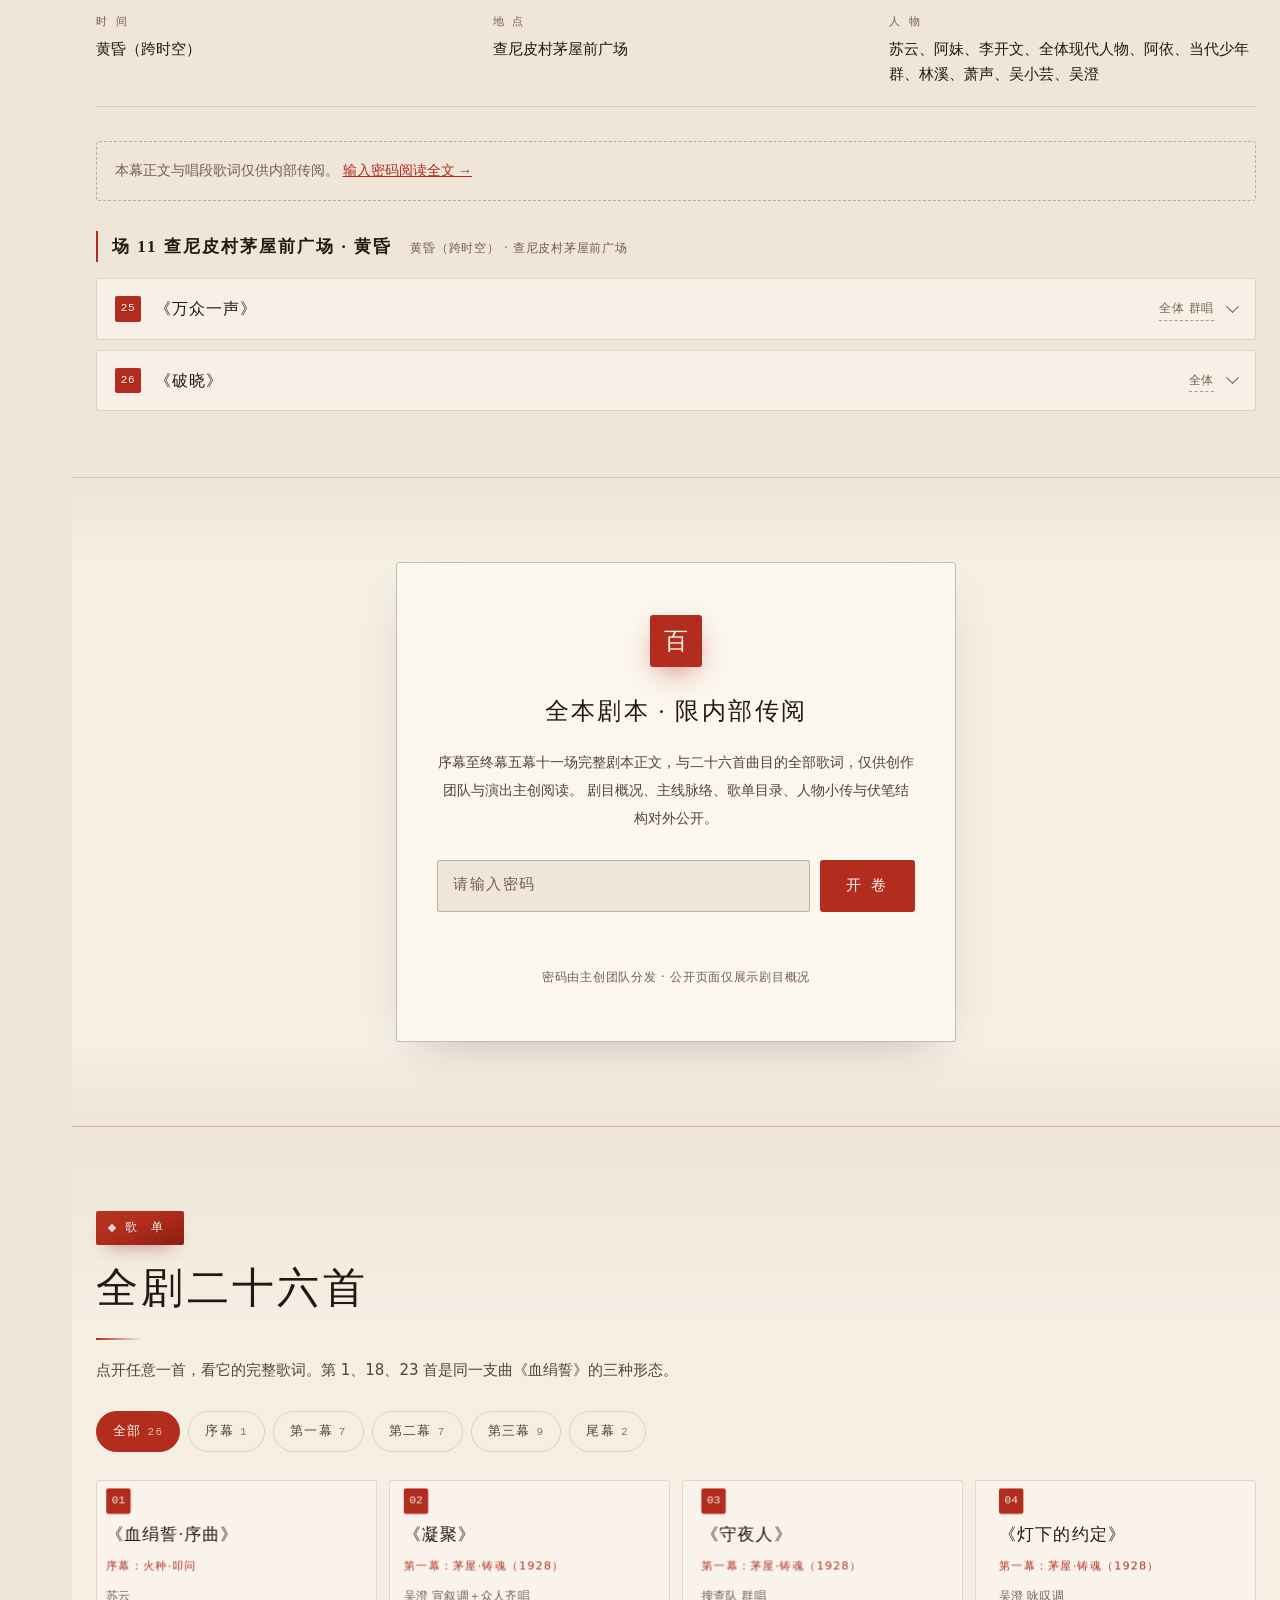
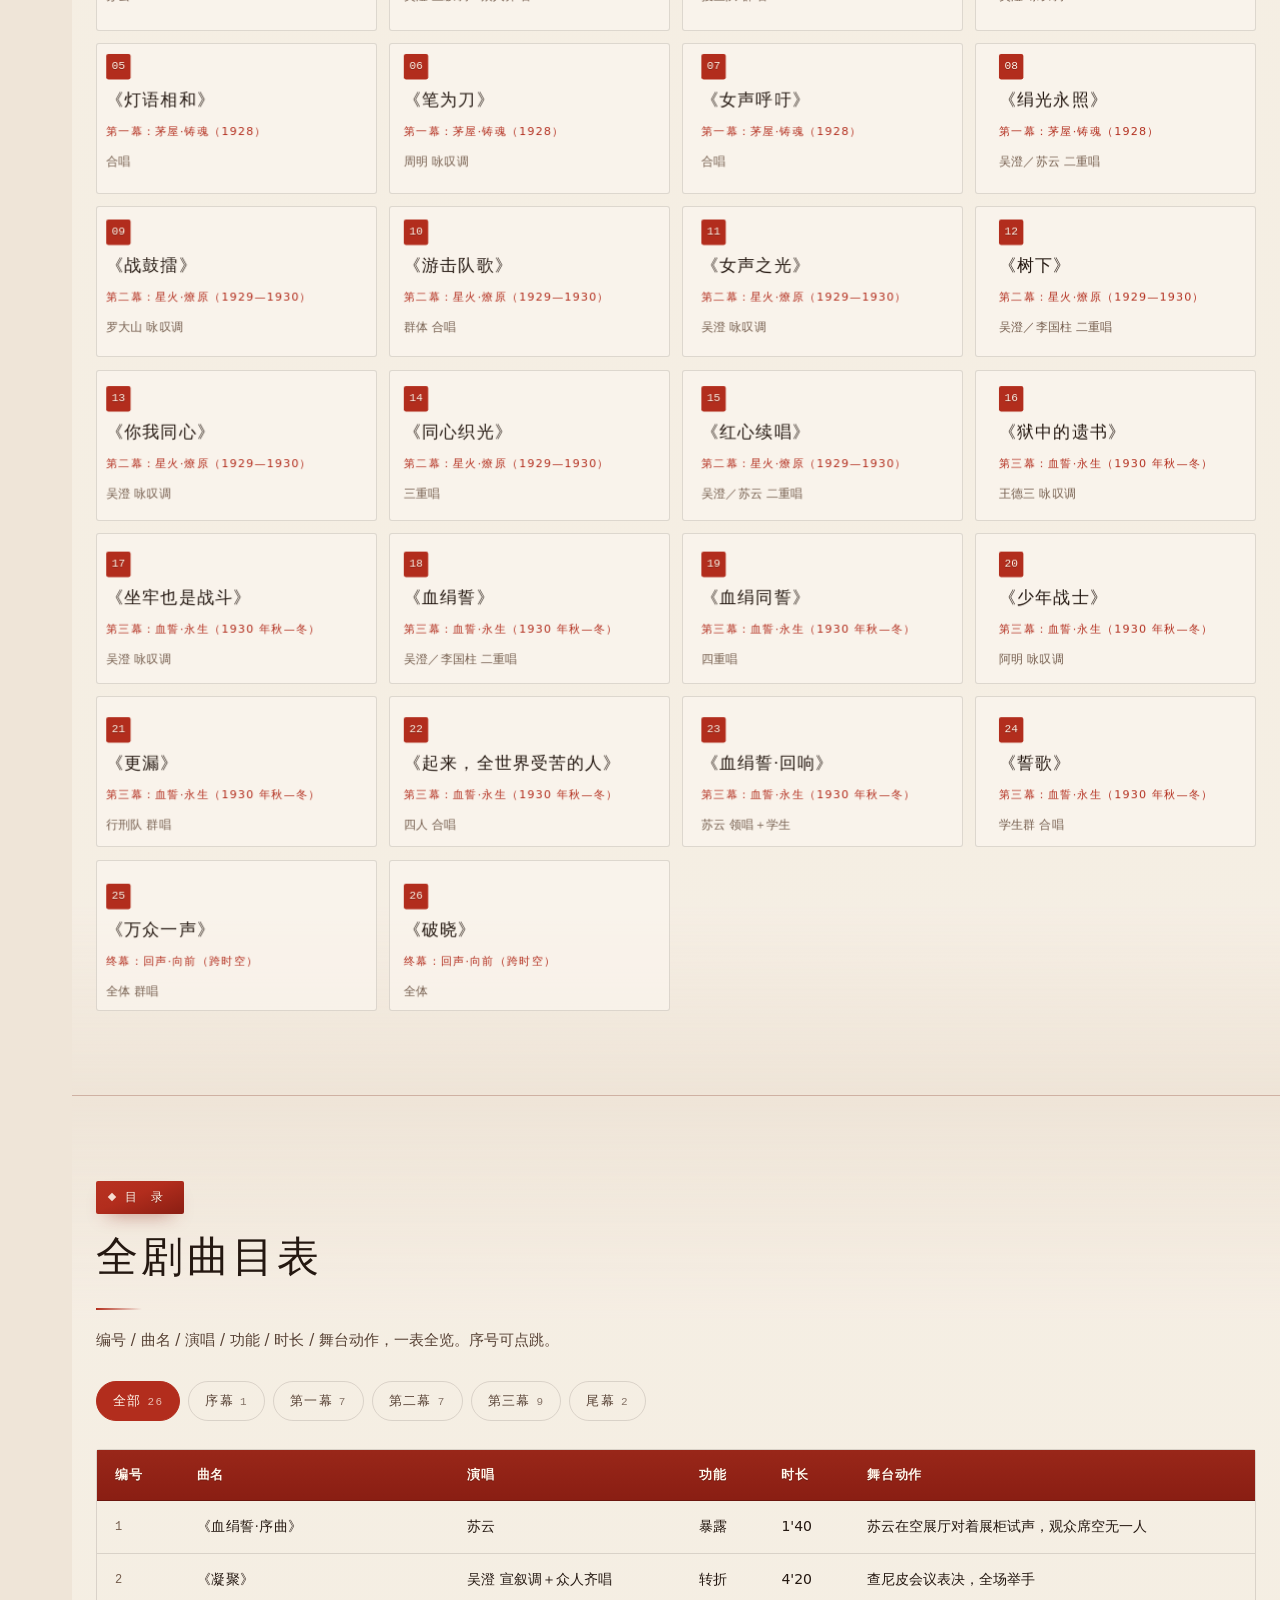
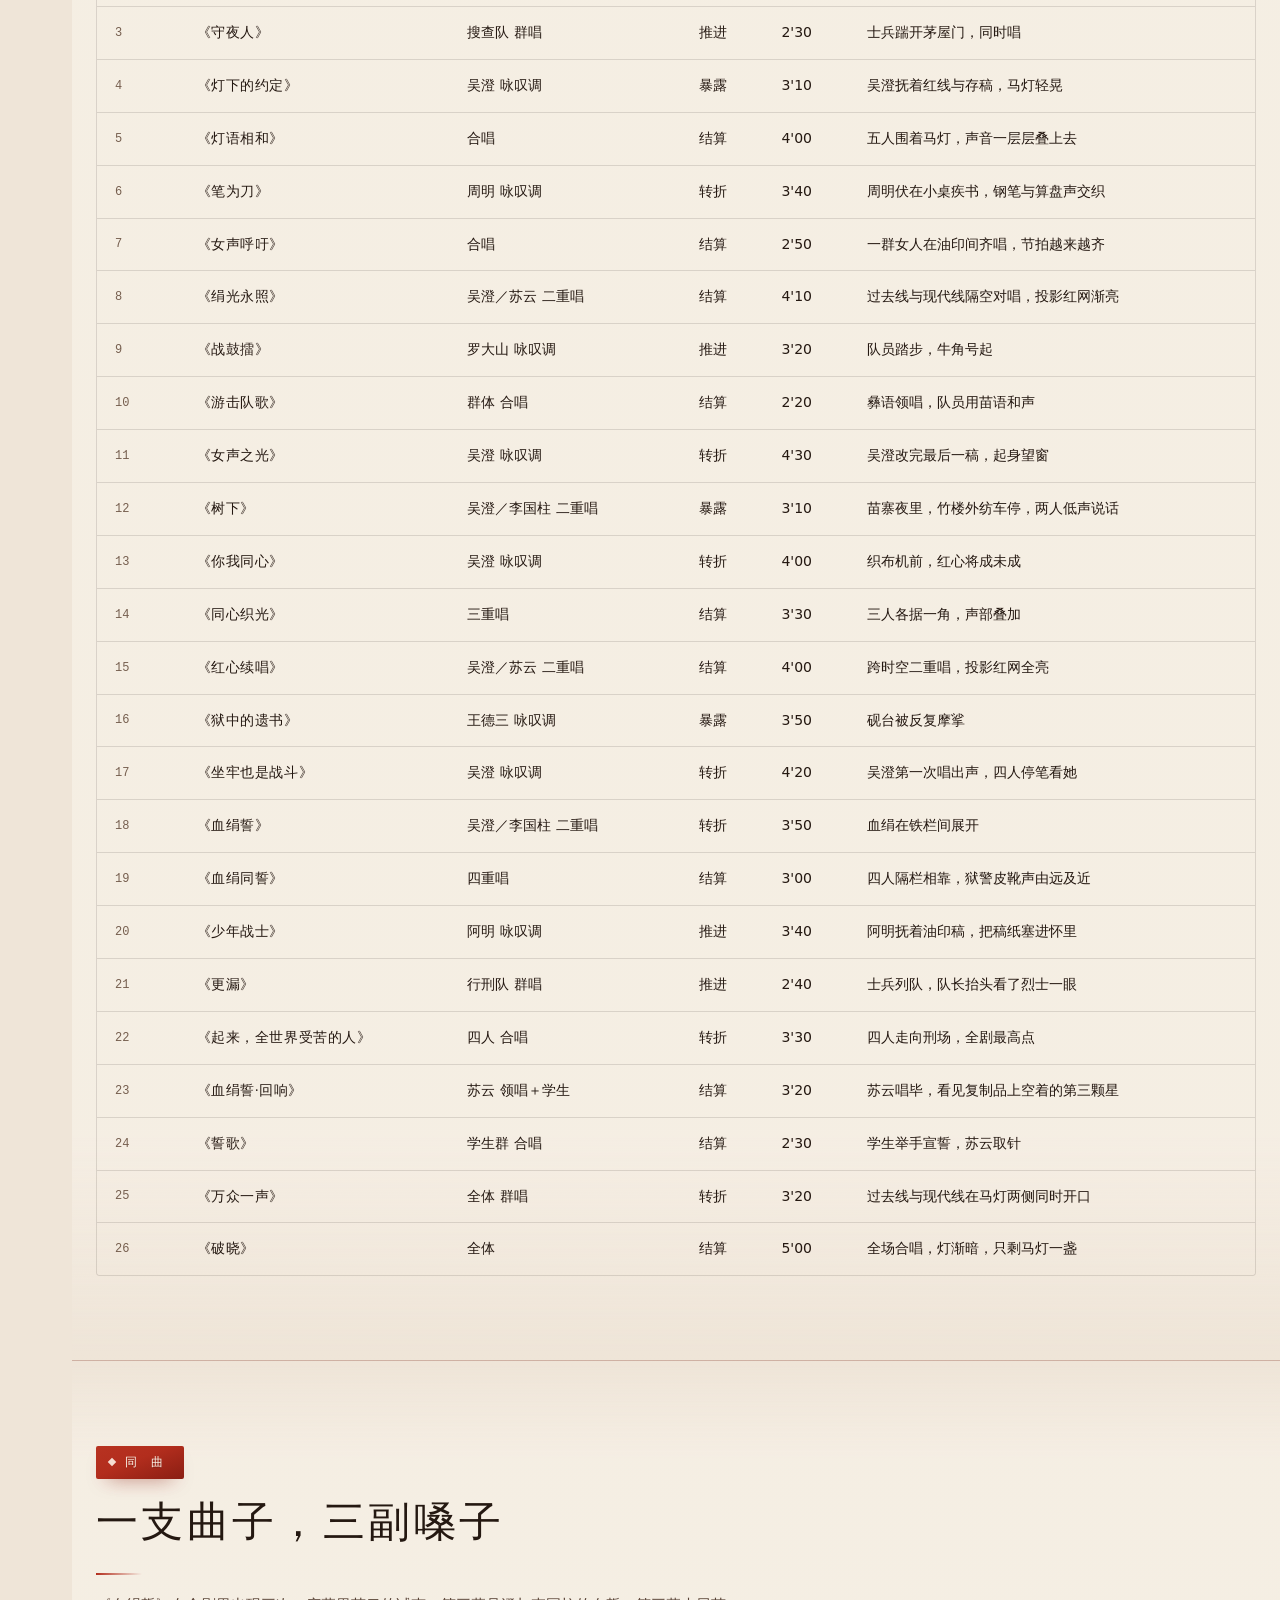
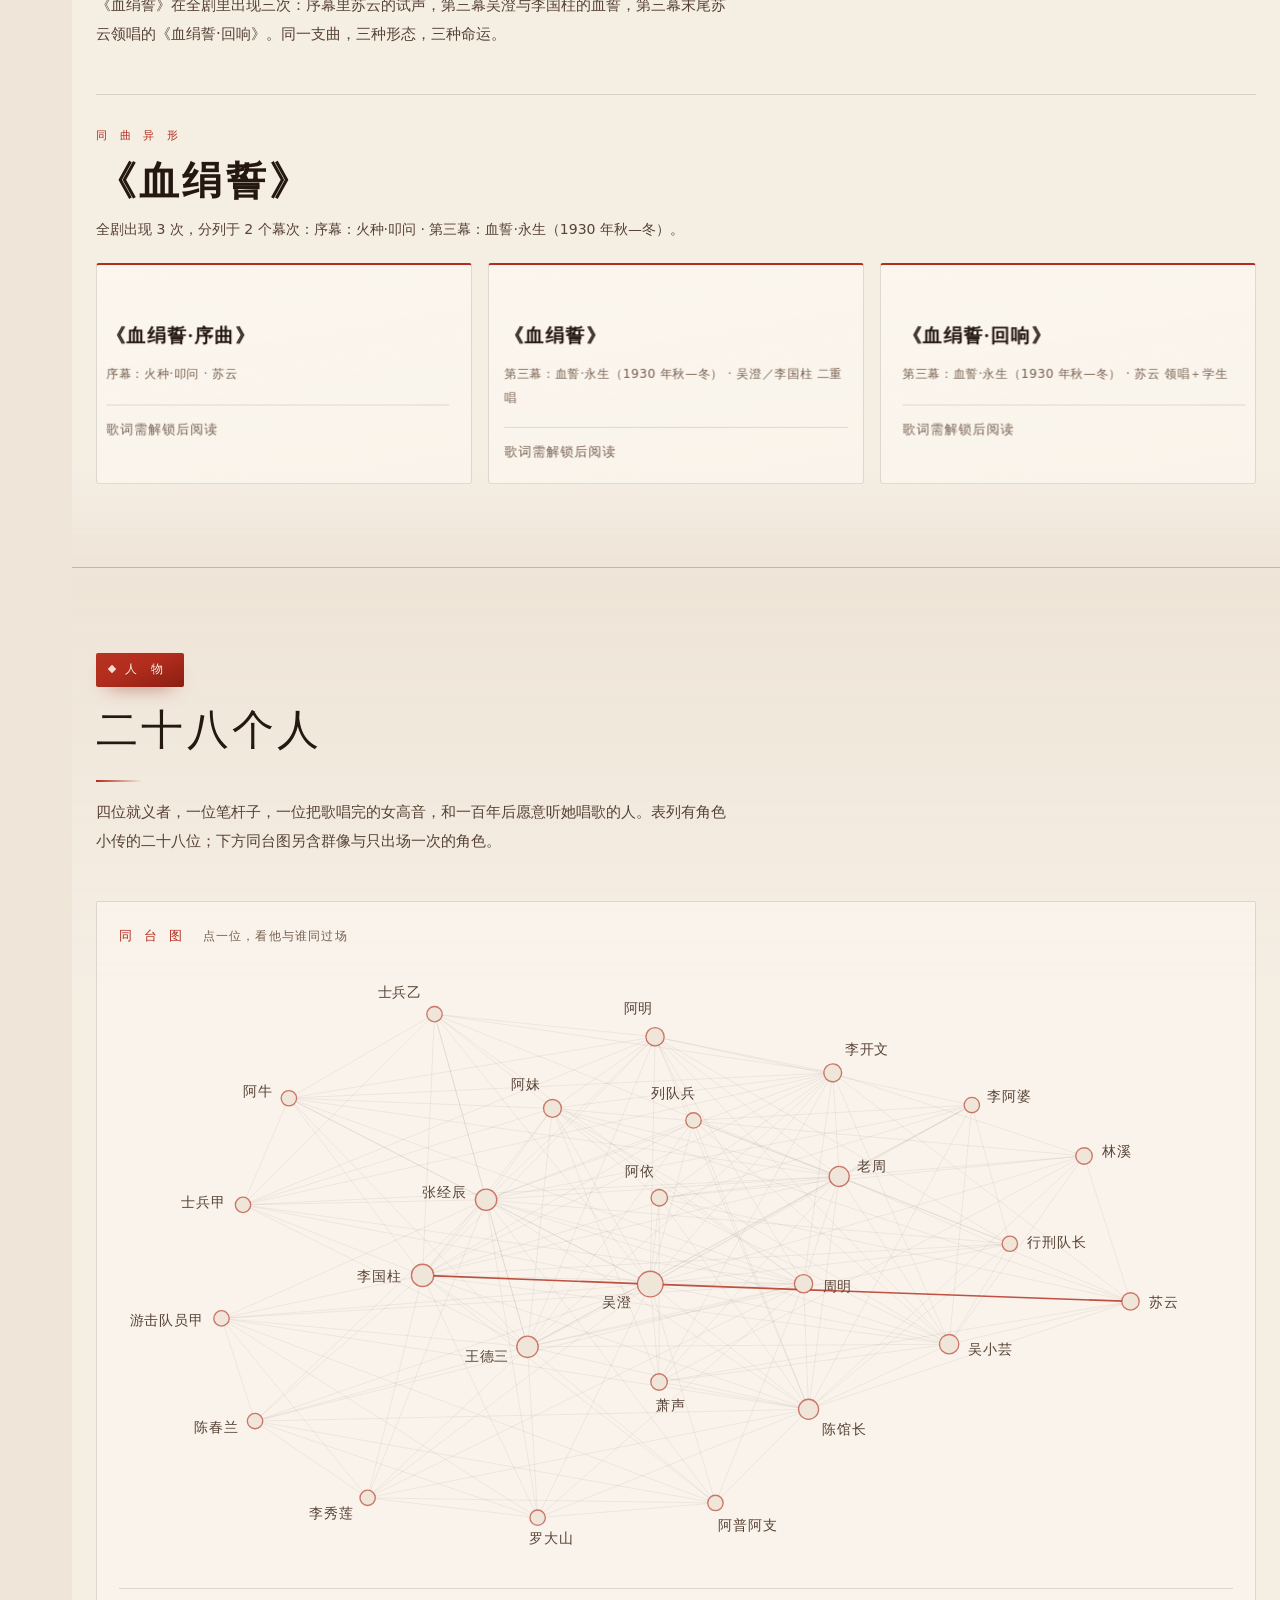
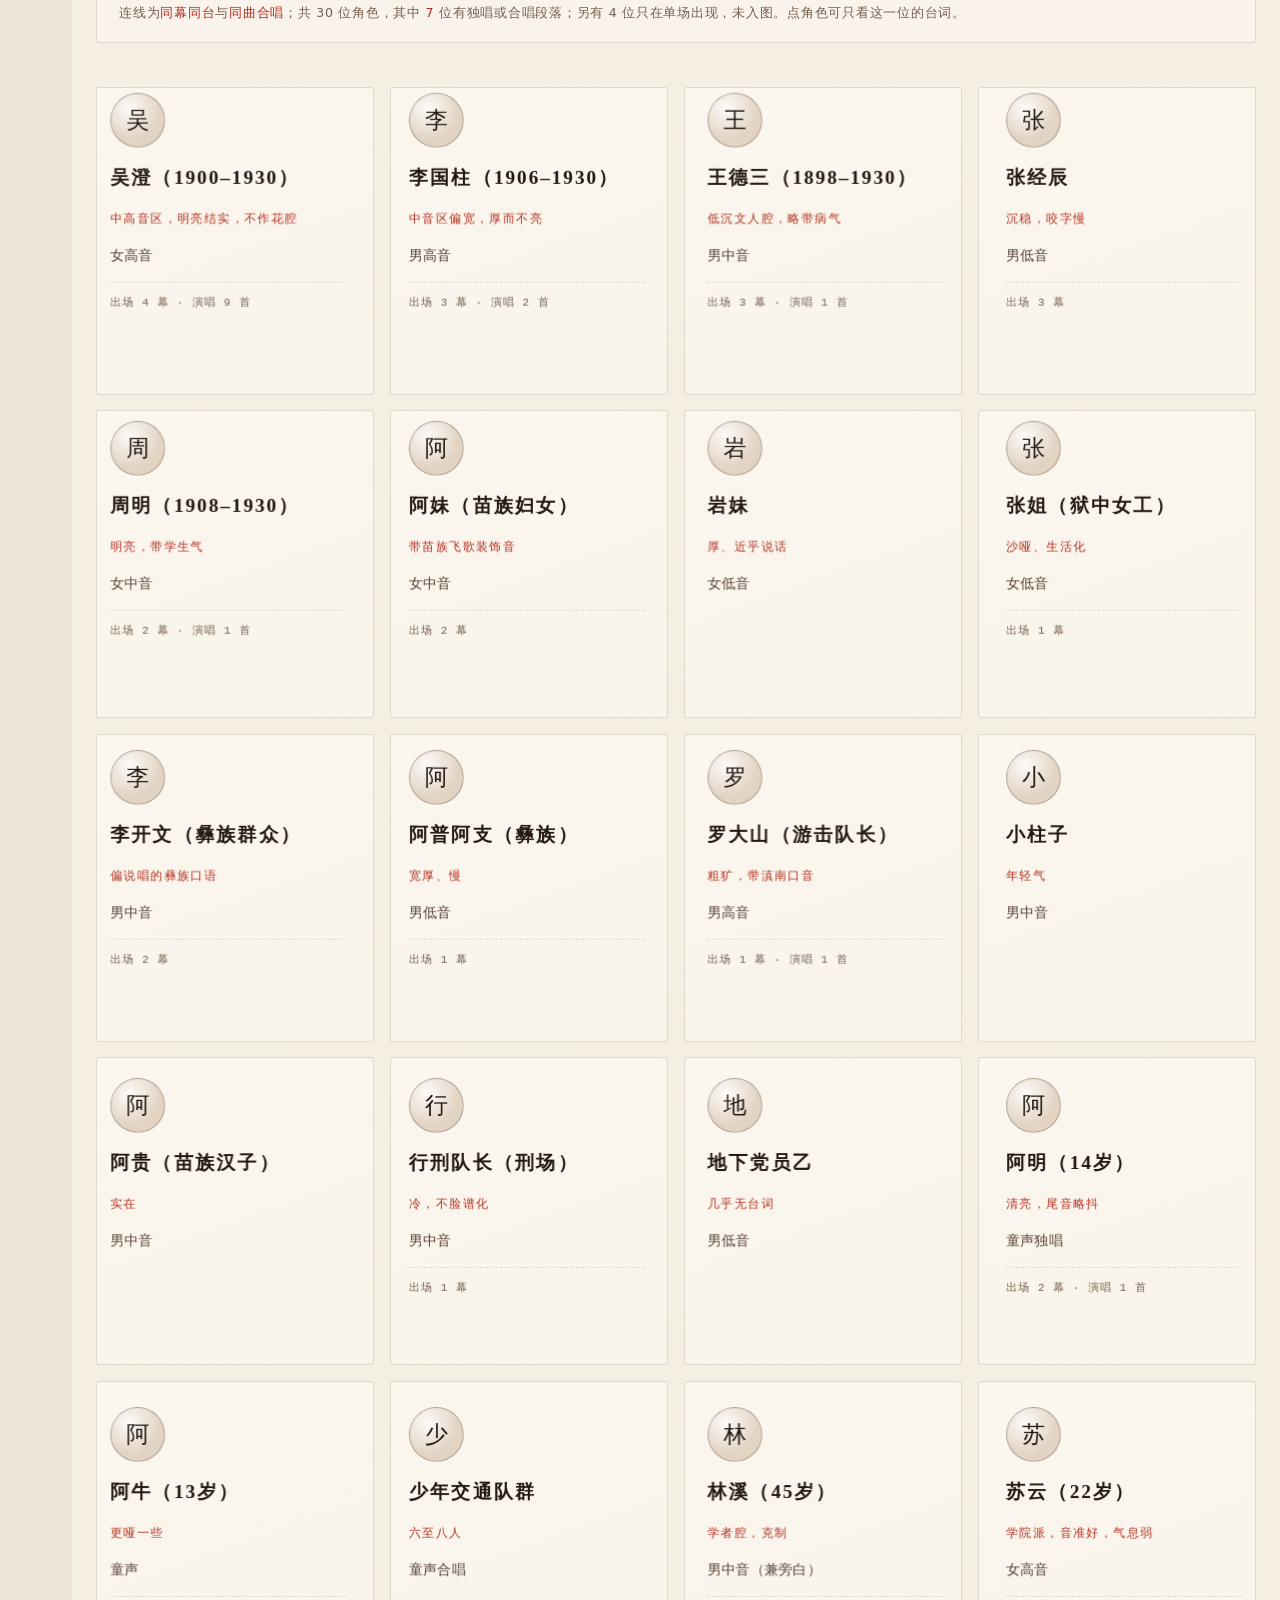
==== commit 6f97af96: "feat(px1928): 「朱砂为骨」—— 红色歌剧的配色重构 配色：中性色从土黄卡其挪回暖红宣纸（底 #EFE5D8），朱砂从点缀 升级为结构色，新增深朱砂 --accent-deep 承担大面积" ====
--- a/px1928/index.html
+++ b/px1928/index.html
@@ -5,16 +5,16 @@
 <meta name="viewport" content="width=device-width, initial-scale=1, viewport-fit=cover">
 <title>《百年星语·破晓1928》· 云南本土红色歌剧 · 全文在线读</title>
 <meta name="description" content="《百年星语·破晓1928》完整剧本在线读。序幕至终幕五幕十一场、二十六首曲目，从 1928 年蒙自芷村的茅屋，到 1930 年昆明北郊的地台刑场，再回到 2024 年查尼皮纪念馆的一盏马灯。">
-<meta name="theme-color" content="#EFE7D3">
+<meta name="theme-color" content="#EFE5D8">
 <meta property="og:type" content="website">
 <meta property="og:title" content="《百年星语·破晓1928》· 云南本土红色歌剧 · 全文在线读">
 <meta property="og:description" content="《百年星语·破晓1928》完整剧本在线读。序幕至终幕五幕十一场、二十六首曲目，从 1928 年蒙自芷村的茅屋，到 1930 年昆明北郊的地台刑场，再回到 2024 年查尼皮纪念馆的一盏马灯。">
 <meta property="og:locale" content="zh_CN">
 <link rel="icon" href="favicon.svg" type="image/svg+xml">
-<link rel="stylesheet" href="assets/css/tokens.css?v=c68ef202">
-<link rel="stylesheet" href="assets/css/palette.css?v=c68ef202">
-<link rel="stylesheet" href="assets/css/fonts.css?v=c68ef202">
-<link rel="stylesheet" href="assets/css/main.css?v=c68ef202">
+<link rel="stylesheet" href="assets/css/tokens.css?v=d6d9511f">
+<link rel="stylesheet" href="assets/css/palette.css?v=d6d9511f">
+<link rel="stylesheet" href="assets/css/fonts.css?v=d6d9511f">
+<link rel="stylesheet" href="assets/css/main.css?v=d6d9511f">
 </head>
 <body>
 
@@ -327,7 +327,7 @@
       'promise: ' + String((e.reason && e.reason.message) || e.reason));
   });
 </script>
-<script src="assets/js/data.js?v=c68ef202"></script>
-<script type="module" src="assets/js/main.js?v=c68ef202"></script>
+<script src="assets/js/data.js?v=d6d9511f"></script>
+<script type="module" src="assets/js/main.js?v=d6d9511f"></script>
 </body>
 </html>
--- a/px1928/assets/css/tokens.css
+++ b/px1928/assets/css/tokens.css
@@ -13,18 +13,24 @@
    ============================================================ */
 :root {
   /* ── 原始色板（默认亮色；palette.css 覆盖）────────────── */
-  /* 「灯下」配色：底是沉一档的旧宣纸，卡片是更亮的新纸 ——
+  /* 「朱砂为骨」配色：红色歌剧，红必须是结构色，不是点缀。
+     中性色一律往「暖红宣纸」偏，避开土黄 / 卡其（那是旧，不是红）。
      两级纸色一拉开，卡片就浮起来了，不用靠阴影硬撑。
-     三个强调色各司其职：朱砂（唯一高饱和）/ 灯油金（火种）/ 靛青（夜的冷光）。 */
-  --bg:        #EFE7D3;   /* 页面底色 · 旧宣纸 */
-  --bg-2:      #FAF5E7;   /* 卡片底色 · 新纸，比底亮一档 */
-  --bg-3:      #E1D3B2;   /* 深一档的沙色 · 表头 / 深块 */
-  --paper:     #1D150E;   /* 正文墨色 */
-  --paper-2:   #4A3E2C;   /* 次级文字 */
-  --paper-3:   #6E5F47;   /* 弱化文字 */
-  --accent:    #A62B1E;   /* 朱砂 · 印泥红，对 bg 5.71 */
-  --accent-2:  #7E5A10;   /* 灯油金 · 火种，对 bg 5.10 / 对表头底 4.89 */
-  --accent-3:  #3B4C68;   /* 靛青 · 夜的冷光，对 bg 7.05 */
+     四个强调色各司其职：
+       accent      朱砂 —— 眉标 / 幕题 / 序号 / 按钮（结构）
+       accent-deep 深朱砂 —— 大面积实底（幕次轨 / 表头 / 界栏 / 印）
+       accent-2    灯油金 —— 只做灯火与描边，不承担小字
+       accent-3    靛青 —— 夜的冷投影，配角 */
+  --bg:        #EFE5D8;   /* 页面底色 · 陈旧暖白宣纸（偏中性，不粉不卡其） */
+  --bg-2:      #FBF6EE;   /* 卡片底色 · 亮纸，比底亮一档 */
+  --bg-3:      #E2D3C2;   /* 深一档的暖灰 · 深块 */
+  --paper:     #241811;   /* 正文墨色 */
+  --paper-2:   #574235;   /* 次级文字 */
+  --paper-3:   #755E4E;   /* 弱化文字 */
+  --accent:    #B22D1D;   /* 朱砂 · 印泥红，对 bg 5.01 */
+  --accent-deep: #8A1E13; /* 深朱砂 · 大面积实底，对 bg 7.24 / 反白 8.62 */
+  --accent-2:  #806010;   /* 灯油金 · 火种，对 bg 4.58 */
+  --accent-3:  #33486B;   /* 靛青 · 夜的冷光，对 bg 7.22 */
 
   /* ── 语义层 · 亮色 ────────────────────────────────────── */
   --line:             rgba(35, 26, 19, .14);
--- a/px1928/assets/css/palette.css
+++ b/px1928/assets/css/palette.css
@@ -1,40 +1,41 @@
 /* site palette (written by build from site_meta.palette) */
 /* theme: light */
 :root {
-  --bg: #EFE7D3;
-  --bg-2: #FAF5E7;
-  --bg-3: #E1D3B2;
-  --paper: #1D150E;
-  --paper-2: #4A3E2C;
-  --paper-3: #6E5F47;
-  --accent: #A62B1E;
-  --accent-2: #7E5A10;
-  --accent-3: #3B4C68;
+  --bg: #EFE5D8;
+  --bg-2: #FBF6EE;
+  --bg-3: #E2D3C2;
+  --paper: #241811;
+  --paper-2: #574235;
+  --paper-3: #755E4E;
+  --accent: #B22D1D;
+  --accent-2: #806010;
+  --accent-3: #33486B;
+  --accent-deep: #8A1E13;
   --on-accent: #FFF6EA;
-  --line:      rgba(29,21,14,0.13);
-  --line-2:    rgba(29,21,14,0.26);
-  --surface-top:      rgba(250,245,231,0.82);
-  --surface-top-soft: rgba(250,245,231,0.4);
-  --surface-rail:     rgba(250,245,231,0.46);
-  --surface-modal:    rgba(250,245,231,0.92);
-  --surface-band:     rgba(250,245,231,0.52);
-  --surface-card:     rgba(250,245,231,0.7);
-  --surface-card-hover: rgba(250,245,231,0.96);
-  --surface-chip:     rgba(29,21,14,0.06);
-  --surface-chip-hover: rgba(29,21,14,0.04);
+  --line:      rgba(36,24,17,0.13);
+  --line-2:    rgba(36,24,17,0.26);
+  --surface-top:      rgba(251,246,238,0.82);
+  --surface-top-soft: rgba(251,246,238,0.4);
+  --surface-rail:     rgba(251,246,238,0.46);
+  --surface-modal:    rgba(251,246,238,0.92);
+  --surface-band:     rgba(251,246,238,0.52);
+  --surface-card:     rgba(251,246,238,0.7);
+  --surface-card-hover: rgba(251,246,238,0.96);
+  --surface-chip:     rgba(36,24,17,0.06);
+  --surface-chip-hover: rgba(36,24,17,0.04);
   --surface-sheen:    rgba(255, 255, 255, .92);
-  --vignette-1:       rgba(29,21,14,0.1);
-  --vignette-2:       rgba(29,21,14,0.08);
+  --vignette-1:       rgba(36,24,17,0.1);
+  --vignette-2:       rgba(36,24,17,0.08);
   --title-shadow:     0 4px 30px rgba(255, 255, 255, .85);
   --grain-blend:      multiply;
   --grain-opacity:    .05;
-  --shadow:           0 18px 48px -24px rgba(29,21,14,0.3);
+  --shadow:           0 18px 48px -24px rgba(36,24,17,0.3);
 }
 
 [data-theme="dark"] {
-  --surface-top:      rgba(108,104,95,0.9);
-  --surface-top-soft: rgba(108,104,95,0.52);
-  --surface-rail:     rgba(108,104,95,0.55);
+  --surface-top:      rgba(108,103,97,0.9);
+  --surface-top-soft: rgba(108,103,97,0.52);
+  --surface-rail:     rgba(108,103,97,0.55);
   --surface-modal:    rgba(6, 5, 4, .86);
   --surface-band:     rgba(0, 0, 0, .22);
   --surface-card:     rgba(255, 255, 255, .02);
--- a/px1928/assets/css/main.css
+++ b/px1928/assets/css/main.css
@@ -468,7 +468,7 @@
 }
 .act-mood li::before {
   content: ""; position: absolute; left: 0; top: .82em;
-  width: 6px; height: 1px; background: var(--accent-2);
+  width: 6px; height: 1px; background: var(--accent);
 }
 
 /* 场次标题 */
@@ -490,7 +490,7 @@
 }
 .body-note button {
   background: none; border: 0; cursor: pointer;
-  color: var(--accent-2); text-decoration: underline; padding: 0;
+  color: var(--accent); text-decoration: underline; padding: 0;
   font-size: 14px;
 }
 
@@ -580,12 +580,12 @@
 .song-body p { margin: 10px 0; line-height: 1.95; }
 .song-sec {
   font-family: var(--serif); font-size: 13px; letter-spacing: .2em;
-  color: var(--accent-2); margin: 18px 0 8px !important;
+  color: var(--accent); margin: 18px 0 8px !important;
 }
 .song-part { font-size: 13px; color: var(--paper-3); margin: 8px 0 !important; }
 .song-stage { color: var(--paper-3); font-style: italic; font-size: 14px; }
 .song-body .who {
-  font-family: var(--serif); color: var(--accent-2);
+  font-family: var(--serif); color: var(--accent);
   letter-spacing: .08em; margin-right: .5em; font-size: 14px;
 }
 .song-body .cue {
@@ -637,7 +637,7 @@
 .song-table tbody tr:hover { background: var(--surface-chip-hover); }
 .song-table tbody tr:last-child td { border-bottom: 0; }
 .song-table .st-no { font-family: var(--mono); font-size: 12px; color: var(--paper-3); cursor: pointer; }
-.song-table .st-no:hover { color: var(--accent-2); }
+.song-table .st-no:hover { color: var(--accent); }
 .song-table .st-name { font-family: var(--serif); letter-spacing: .04em; }
 .song-table .st-act { color: var(--paper-3); font-size: 13px; }
 
@@ -698,7 +698,7 @@
 .cast-name {
   font-family: var(--serif); font-size: 19px; letter-spacing: .1em; margin: 0;
 }
-.cast-role { font-size: 12px; color: var(--accent-2); letter-spacing: .1em; }
+.cast-role { font-size: 12px; color: var(--accent); letter-spacing: .1em; }
 .cast-desc { font-size: 14px; color: var(--paper-2); line-height: 1.9; margin: 0; }
 
 /* ── 伏笔 ─────────────────────────────────────────────── */
@@ -724,7 +724,7 @@
 }
 .thread dl { margin: 0; display: grid; gap: 10px; }
 .thread dt {
-  font-size: 11px; letter-spacing: .24em; color: var(--accent-2);
+  font-size: 11px; letter-spacing: .24em; color: var(--accent);
   margin-bottom: 3px;
 }
 .thread dd { margin: 0; font-size: 14px; color: var(--paper-2); line-height: 1.85; }
@@ -768,7 +768,7 @@
   transition: filter .25s;
 }
 .gate-btn:hover { filter: brightness(1.12); }
-.gate-msg { min-height: 1.6em; margin: 16px 0 0; font-size: 13px; color: var(--accent-2); }
+.gate-msg { min-height: 1.6em; margin: 16px 0 0; font-size: 13px; color: var(--accent); }
 .gate-msg.err { color: #E8705A; }
 .gate-tip { margin: 18px 0 0; font-size: 12px; color: var(--paper-3); letter-spacing: .06em; }
 
@@ -818,11 +818,11 @@
 .modal-sub { font-size: 12px; color: var(--paper-3); letter-spacing: .08em; margin-bottom: 22px; }
 .modal-body p { margin: 10px 0; line-height: 1.95; }
 .modal-body .ly { color: var(--paper); }
-.modal-body .who { font-family: var(--serif); color: var(--accent-2); margin-right: .5em; font-size: 14px; }
+.modal-body .who { font-family: var(--serif); color: var(--accent); margin-right: .5em; font-size: 14px; }
 .modal-body .cue { color: var(--paper-3); font-size: 13px; font-style: italic; margin-right: .4em; }
 .modal-body .song-sec {
   font-family: var(--serif); font-size: 13px; letter-spacing: .2em;
-  color: var(--accent-2); margin: 20px 0 8px !important;
+  color: var(--accent); margin: 20px 0 8px !important;
 }
 .modal-body .song-part { font-size: 13px; color: var(--paper-3); }
 .modal-body .song-stage { color: var(--paper-3); font-style: italic; font-size: 14px; }
@@ -1278,13 +1278,13 @@
   font-family: var(--serif); font-size: 15px; letter-spacing: .06em;
   cursor: pointer; transition: border-color .2s, background .2s, opacity .2s;
 }
-.map-chip b { font-family: var(--mono); font-size: 11px; font-weight: 400; color: var(--accent-2); }
+.map-chip b { font-family: var(--mono); font-size: 11px; font-weight: 400; color: var(--accent); }
 .map-chip.on { border-color: var(--accent); background: color-mix(in srgb, var(--accent) 8%, var(--surface-card)); }
 .map-chip.dim { opacity: .38; }
 .map-node { cursor: pointer; }
 .map-node circle {
   fill: var(--bg);
-  stroke: var(--accent-2);
+  stroke: color-mix(in srgb, var(--accent) 62%, transparent);
   stroke-width: 1.2;
   transition: fill .25s, stroke .25s, r .25s;
 }
@@ -1294,7 +1294,7 @@
   transition: fill .25s;
   pointer-events: none;
 }
-.map-node:hover circle { fill: var(--accent-2); stroke: var(--accent-2); }
+.map-node:hover circle { fill: var(--accent); stroke: var(--accent); }
 .map-node:hover text { fill: var(--paper); }
 .map-node.on circle { fill: var(--accent); stroke: var(--accent); r: 11; }
 .map-node.on text { fill: var(--paper); font-weight: 600; }
@@ -1591,8 +1591,8 @@
   color: var(--accent);
 }
 .mf-form {
-  font-size: 11px; letter-spacing: .18em; color: var(--accent-2);
-  border: 1px solid color-mix(in srgb, var(--accent-2) 42%, transparent);
+  font-size: 11px; letter-spacing: .18em; color: var(--accent);
+  border: 1px solid color-mix(in srgb, var(--accent) 42%, transparent);
   padding: 2px 8px; border-radius: 2px;
 }
 .mf-name { margin: 2px 0 0; font-family: var(--serif); font-size: 19px; letter-spacing: .06em; }
@@ -1611,7 +1611,7 @@
 }
 .mf-sec {
   margin: 0; font-family: var(--serif); font-size: 12px;
-  letter-spacing: .18em; color: var(--accent-2);
+  letter-spacing: .18em; color: var(--accent);
 }
 .mf-line {
   margin: 0; font-family: var(--serif); font-size: 14px;
@@ -1852,20 +1852,20 @@
 .hero-title-line::before, .hero-title-line::after {
   content: attr(data-text);
   position: absolute; left: 0; top: 0;
-  color: var(--ink-3d);
+  color: color-mix(in srgb, var(--accent-deep) 84%, var(--paper));
   pointer-events: none;
   z-index: -1;
   white-space: pre;
 }
-.hero-title-line::before { transform: translateZ(-10px) translateY(6px);  opacity: .74; }
-.hero-title-line::after  { transform: translateZ(-20px) translateY(12px); opacity: .40; }
-
-/* 墨韵：笔画边缘微微洇开 */
+.hero-title-line::before { transform: translateZ(-7px) translateY(4px);   opacity: .56; }
+.hero-title-line::after  { transform: translateZ(-14px) translateY(9px);  opacity: .26; }
+
+/* 墨韵：笔画边缘微微洇开（朱砂题则是一圈暖光） */
 .hero-title-3d {
   text-shadow:
-    0 1px 0 color-mix(in srgb, var(--paper) 55%, transparent),
-    0 0 22px color-mix(in srgb, var(--paper) 42%, transparent),
-    0 0 60px color-mix(in srgb, var(--accent) 10%, transparent);
+    0 1px 0 color-mix(in srgb, var(--accent-deep) 54%, transparent),
+    0 0 24px color-mix(in srgb, var(--accent) 34%, transparent),
+    0 0 66px color-mix(in srgb, var(--accent) 22%, transparent);
 }
 
 /* 幕名、竖牌、页脚题名也用毛笔 */
@@ -2399,9 +2399,9 @@
 .placard-cap {
   height: 13px; border-radius: 2px 2px 0 0;
   background: linear-gradient(180deg,
-    color-mix(in srgb, var(--accent-2) 72%, var(--paper)),
-    color-mix(in srgb, var(--accent-2) 94%, var(--paper)));
-  box-shadow: inset 0 -1px 0 rgba(255, 255, 255, .2);
+    color-mix(in srgb, var(--accent) 74%, #E05A3E) 0%,
+    var(--accent-deep) 100%);
+  box-shadow: inset 0 -2px 0 color-mix(in srgb, var(--accent-2) 58%, #F0D79A);
 }
 .placard-body {
   flex: 1;
@@ -2428,9 +2428,10 @@
   height: 27px;
   display: grid; place-items: center;
   background: linear-gradient(0deg,
-    color-mix(in srgb, var(--accent-2) 94%, var(--paper)),
-    color-mix(in srgb, var(--accent-2) 70%, var(--paper)));
+    color-mix(in srgb, var(--accent-deep) 88%, #000),
+    var(--accent-deep) 62%);
   border-radius: 0 0 2px 2px;
+  box-shadow: inset 0 2px 0 color-mix(in srgb, var(--accent-2) 58%, #F0D79A);
 }
 .placard-seal {
   font-family: var(--serif); font-size: 14px; letter-spacing: .06em;
@@ -2574,16 +2575,322 @@
               inset 0 1px 0 rgba(255, 246, 234, .28);
 }
 
-/* 标题：挤出层加深，加一圈暖背光 */
+/* 标题：朱砂题 —— 挤出层压深红，外圈一圈暖背光 */
 .hero-title-3d {
   text-shadow:
-    0 1px 0 color-mix(in srgb, var(--paper) 58%, transparent),
-    0 2px 0 color-mix(in srgb, var(--paper) 26%, transparent),
-    0 0 26px color-mix(in srgb, var(--paper) 40%, transparent),
-    0 0 74px color-mix(in srgb, var(--accent-2) 26%, transparent);
+    0 1px 0 color-mix(in srgb, var(--accent-deep) 58%, transparent),
+    0 2px 0 color-mix(in srgb, var(--accent-deep) 26%, transparent),
+    0 0 28px color-mix(in srgb, var(--accent) 38%, transparent),
+    0 0 78px color-mix(in srgb, var(--accent) 26%, transparent);
 }
 .hero-title-3d::before { opacity: .74; }
 .hero-title-3d::after  { opacity: .40; }
+
+/* ══════════════════════════════════════════════════════════
+   增强层 · 七：朱砂为骨
+   ------------------------------------------------------------
+   红色歌剧，红必须是结构色，不是点缀。
+   上一版的中性色偏土黄（卡其底 / 沙色深块 / 暗金描边），
+   整体读起来是「旧」，不是「红歌剧」。这一版：
+     · 中性色挪回暖红宣纸，避开土黄绿调
+     · 朱砂从「点缀」升级为「骨架」
+     · 大面积实底（深朱砂）只给三处 —— 幕次轨 / 表头 / 界栏
+       其余靠线、靠印、靠眉标，避免铺红发闷
+     · 灯油金只做灯火与描边，靛青只做冷投影 —— 都退回配角
+   ═══════════════════════════════════════════════════════════ */
+
+/* ── 一、幕次轨 = 深朱砂书脊 ─────────────────────────────── */
+
+.rail {
+  background:
+    linear-gradient(to right,
+      color-mix(in srgb, var(--accent-deep) 90%, #000) 0%,
+      var(--accent-deep) 44%,
+      color-mix(in srgb, var(--accent-deep) 72%, var(--accent)) 82%,
+      transparent 100%);
+  border-right: 1px solid color-mix(in srgb, var(--accent-deep) 76%, #000);
+  box-shadow: 7px 0 28px -14px color-mix(in srgb, var(--accent-deep) 76%, transparent);
+}
+.rail-item { color: color-mix(in srgb, var(--on-accent) 60%, var(--accent-deep)); }
+.rail-item:hover { color: var(--on-accent); }
+.rail-item.active { color: var(--on-accent); }
+.rail-item.active::before {
+  background: linear-gradient(to bottom, transparent,
+    var(--accent-2) 16%, var(--accent-2) 84%, transparent);
+  width: 2px;
+}
+.rail-item.active::after {
+  background: var(--accent-2);
+  box-shadow: 0 0 0 3px color-mix(in srgb, var(--accent-2) 24%, transparent),
+              0 0 12px color-mix(in srgb, var(--accent-2) 64%, transparent);
+}
+/* 装订线：红布面上的金线 */
+.rail::after {
+  background:
+    repeating-linear-gradient(to bottom,
+      transparent 0 16px,
+      color-mix(in srgb, var(--accent-2) 44%, transparent) 16px 17px,
+      transparent 17px 34px),
+    linear-gradient(to left, rgba(58, 18, 12, .30), transparent);
+}
+
+/* ── 二、章节方印 = 朱砂实底 ─────────────────────────────── */
+
+.sec-num {
+  display: inline-flex; align-items: center; gap: 10px;
+  color: var(--on-accent);
+  background: linear-gradient(158deg,
+    color-mix(in srgb, var(--accent) 88%, #E05A3E) 0%,
+    var(--accent) 44%,
+    var(--accent-deep) 100%);
+  border-radius: 2px;
+  padding: 5px 16px 6px 13px;
+  font-size: 12px; letter-spacing: .44em;
+  box-shadow: 0 9px 20px -12px color-mix(in srgb, var(--accent-deep) 84%, transparent);
+  text-shadow: 0 1px 0 color-mix(in srgb, #000 22%, transparent);
+}
+.sec-num::before {
+  content: ""; display: inline-block; flex: none;
+  width: 6px; height: 6px;
+  background: color-mix(in srgb, var(--on-accent) 88%, transparent);
+  transform: rotate(45deg);
+}
+.sec-num::after { content: none; }
+
+/* 幕次眉标：红菱印 + 红引线 */
+.act-no { color: var(--accent); }
+.act-no::before {
+  content: ""; flex: none;
+  width: 9px; height: 9px;
+  background: var(--accent);
+  transform: rotate(45deg);
+  box-shadow: 0 0 0 3px color-mix(in srgb, var(--accent) 14%, transparent);
+}
+.act-no::after {
+  background: linear-gradient(to right,
+    color-mix(in srgb, var(--accent) 62%, transparent), transparent);
+}
+
+/* ── 三、表头 = 朱砂实底 + 米白字 ────────────────────────── */
+
+/* 权重必须压过基础层的 .song-table thead th（0,1,2）——
+   否则字色会退回暗金，暗金字压深朱砂底几乎看不见。 */
+.song-table th, .front-table th,
+.song-table thead th, .front-table thead th {
+  background: linear-gradient(180deg,
+    color-mix(in srgb, var(--accent) 86%, #000) 0%,
+    var(--accent-deep) 100%) !important;
+  color: var(--on-accent);
+  border-bottom: 1px solid color-mix(in srgb, var(--accent-deep) 78%, #000);
+  font-weight: 600; letter-spacing: .06em;
+  text-shadow: 0 1px 0 color-mix(in srgb, #000 24%, transparent);
+}
+
+/* ── 四、幕题 = 朱砂毛笔 ─────────────────────────────────── */
+
+.act-title {
+  color: var(--accent);
+  text-shadow:
+    0 1px 0 color-mix(in srgb, var(--accent-deep) 58%, transparent),
+    0 2px 0 color-mix(in srgb, var(--accent-deep) 38%, transparent),
+    0 3px 0 color-mix(in srgb, var(--accent-deep) 22%, transparent),
+    0 7px 3px color-mix(in srgb, var(--accent-deep) 18%, transparent);
+}
+.act-title::before {
+  width: 4px;
+  background: linear-gradient(to bottom, var(--accent-deep), var(--accent));
+}
+
+/* ── 五、界栏 = 朱丝栏 ───────────────────────────────────── */
+
+.page::before, .page::after {
+  background: linear-gradient(to bottom,
+    transparent 0%,
+    color-mix(in srgb, var(--accent) 42%, transparent) 5%,
+    color-mix(in srgb, var(--accent) 42%, transparent) 95%,
+    transparent 100%);
+}
+.page::before { box-shadow: 5px 0 0 -3px color-mix(in srgb, var(--accent) 22%, transparent); }
+.page::after  { box-shadow: -5px 0 0 -3px color-mix(in srgb, var(--accent) 22%, transparent); }
+
+/* ── 六、HERO：戏单抬头 ─────────────────────────────────── */
+
+/* 双线朱丝框：两道红线之间夹着纸 */
+.hero-text {
+  position: relative;
+  padding: 32px 34px 34px;
+}
+.hero-text::before {
+  content: ""; position: absolute; inset: 0;
+  border: 1px solid color-mix(in srgb, var(--accent) 52%, transparent);
+  box-shadow: 0 0 0 5px color-mix(in srgb, var(--accent) 24%, transparent);
+  pointer-events: none;
+}
+/* 四角金括：戏单的角记 */
+.hero-text::after {
+  content: ""; position: absolute; inset: -13px;
+  --kc: color-mix(in srgb, var(--accent) 88%, transparent);
+  background:
+    linear-gradient(var(--kc), var(--kc)) left top     / 22px 2px no-repeat,
+    linear-gradient(var(--kc), var(--kc)) left top     / 2px 22px no-repeat,
+    linear-gradient(var(--kc), var(--kc)) right top    / 22px 2px no-repeat,
+    linear-gradient(var(--kc), var(--kc)) right top    / 2px 22px no-repeat,
+    linear-gradient(var(--kc), var(--kc)) left bottom  / 22px 2px no-repeat,
+    linear-gradient(var(--kc), var(--kc)) left bottom  / 2px 22px no-repeat,
+    linear-gradient(var(--kc), var(--kc)) right bottom / 22px 2px no-repeat,
+    linear-gradient(var(--kc), var(--kc)) right bottom / 2px 22px no-repeat;
+  pointer-events: none;
+}
+
+/* 眉标与题下的印章 */
+.hero-kicker { color: var(--accent); }
+/* 主标题：朱砂毛笔 —— 红色歌剧的第一眼就该是红的 */
+.hero-title {
+  color: var(--accent);
+  text-shadow: none;
+}
+.hero-kicker::before { background: var(--accent); }
+.hero-title .seal {
+  background: linear-gradient(160deg,
+    color-mix(in srgb, var(--accent) 86%, #E05A3E) 0%,
+    var(--accent) 44%,
+    var(--accent-deep) 100%);
+  border-color: color-mix(in srgb, var(--accent-deep) 72%, #000);
+  box-shadow: 0 10px 30px -12px color-mix(in srgb, var(--accent-deep) 78%, transparent);
+}
+
+/* ── 七、马灯：红纸透光 ───────────────────────────────────── */
+
+/* 红纸要透光。三层叠加缺一不可：
+   ① 圆心金光 —— 灯焰从纸背后透出来
+   ② 横向收边 —— 每片纸屏是卷在骨架上的，两侧必须暗，
+      否则八片一样亮就成了折扇，看不出是圆柱
+   ③ 上下收口 —— 灯笼上下有木盖，光到不了 */
+.lantern-panel {
+  background-color: color-mix(in srgb, var(--accent) var(--shade), transparent);
+  background-image:
+    radial-gradient(56% 42% at 50% 56%,
+      color-mix(in srgb, var(--accent-2) 86%, transparent) 0%,
+      color-mix(in srgb, var(--accent) 34%, transparent) 56%,
+      transparent 84%),
+    linear-gradient(90deg,
+      color-mix(in srgb, var(--accent-deep) 52%, transparent) 0%,
+      transparent 19%, transparent 81%,
+      color-mix(in srgb, var(--accent-deep) 52%, transparent) 100%),
+    linear-gradient(180deg,
+      color-mix(in srgb, var(--accent-deep) 46%, transparent) 0%,
+      transparent 30%,
+      color-mix(in srgb, var(--accent-deep) 40%, transparent) 100%);
+  box-shadow:
+    inset 0 0 26px color-mix(in srgb, var(--accent-deep) 30%, transparent),
+    inset 0 0 4px color-mix(in srgb, var(--accent-deep) 44%, transparent);
+}
+.lantern-panel:nth-child(1) { --i: 0; --shade: 54%; }
+.lantern-panel:nth-child(2) { --i: 1; --shade: 48%; }
+.lantern-panel:nth-child(3) { --i: 2; --shade: 41%; }
+.lantern-panel:nth-child(4) { --i: 3; --shade: 34%; }
+.lantern-panel:nth-child(5) { --i: 4; --shade: 29%; }
+.lantern-panel:nth-child(6) { --i: 5; --shade: 34%; }
+.lantern-panel:nth-child(7) { --i: 6; --shade: 41%; }
+.lantern-panel:nth-child(8) { --i: 7; --shade: 48%; }
+/* 灯焰：红纸里的金芯，不再是白芯 */
+.lantern-flame {
+  background:
+    radial-gradient(closest-side,
+      rgba(255, 250, 236, .92) 0%,
+      color-mix(in srgb, var(--accent-2) 92%, #FFF6E2) 16%,
+      color-mix(in srgb, var(--accent-2) 86%, transparent) 34%,
+      color-mix(in srgb, var(--accent) 52%, transparent) 58%,
+      color-mix(in srgb, var(--accent) 24%, transparent) 76%,
+      transparent 88%);
+}
+/* 顶盖与底座：朱漆木盖 + 一道金箍。
+   暗金直接用会发橄榄绿，必须掺亮金；红漆更贴「红灯笼」。 */
+.lantern-cap {
+  background: linear-gradient(180deg,
+    color-mix(in srgb, var(--accent) 74%, #E05A3E) 0%,
+    var(--accent-deep) 58%,
+    color-mix(in srgb, var(--accent-deep) 86%, #000) 100%);
+  box-shadow: 0 4px 9px rgba(58, 32, 8, .34),
+              inset 0 -2px 0 color-mix(in srgb, var(--accent-2) 58%, #F0D79A);
+}
+.lantern-foot {
+  background: linear-gradient(180deg,
+    color-mix(in srgb, var(--accent-deep) 86%, #000),
+    var(--accent-deep) 52%,
+    color-mix(in srgb, var(--accent) 70%, #E05A3E) 100%);
+  box-shadow: inset 0 2px 0 color-mix(in srgb, var(--accent-2) 58%, #F0D79A);
+}
+.lantern-ring { border-color: color-mix(in srgb, var(--accent-2) 52%, #F0D79A); }
+.lantern-halo {
+  background:
+    radial-gradient(closest-side,
+      color-mix(in srgb, var(--accent-2) 26%, transparent) 0%,
+      color-mix(in srgb, var(--accent) 16%, transparent) 30%,
+      color-mix(in srgb, var(--accent) 8%, transparent) 52%,
+      transparent 78%);
+}
+
+/* ── 八、其余红色落点 ───────────────────────────────────── */
+
+/* 曲序：朱砂小印（歌单卡用的是 .sc-no，两处都要）
+   歌单卡是 flex column —— 不写 align-self 的话红条会被拉满整卡宽，
+   二十六张卡一排红条就成了色块墙，必须缩成小方印。 */
+.song-no,
+.song-card .sc-no {
+  font-family: var(--mono); font-size: 11px;
+  color: var(--on-accent);
+  background: var(--accent);
+  border-radius: 2px;
+  padding: 2px 5px 3px;
+  text-align: center;
+  text-shadow: 0 1px 0 color-mix(in srgb, #000 24%, transparent);
+}
+.song-card .sc-no {
+  align-self: flex-start;
+  display: inline-block;
+  width: auto;
+  min-width: 24px;
+}
+/* hover 时基础层把字色改成朱砂，红底红字会糊 —— 按住米白 */
+.song-card:hover .sc-no, .song-card:hover .sc-no { color: var(--on-accent); }
+/* 曲目所属幕次也改朱砂 */
+.song-card .sc-act { color: var(--accent); }
+/* 品牌旁的钤印 */
+.brand em {
+  color: var(--on-accent);
+  background: linear-gradient(160deg,
+    color-mix(in srgb, var(--accent) 88%, #E05A3E) 0%,
+    var(--accent-deep) 100%);
+  border-color: transparent;
+  box-shadow: 0 5px 14px -8px color-mix(in srgb, var(--accent-deep) 80%, transparent);
+}
+/* 进度条 */
+.progress i {
+  background: linear-gradient(to right,
+    var(--accent-deep), var(--accent) 58%,
+    color-mix(in srgb, var(--accent) 62%, var(--accent-2)));
+}
+.progress-tick { background: color-mix(in srgb, var(--accent-deep) 55%, transparent); }
+/* 伏笔卡：红边红条 */
+.thread::before {
+  width: 4px;
+  background: linear-gradient(to bottom,
+    var(--tc, var(--accent)) 0%,
+    color-mix(in srgb, var(--tc, var(--accent)) 42%, transparent) 100%);
+}
+.thread:hover { border-color: color-mix(in srgb, var(--accent) 46%, var(--line-2)); }
+.thread-name i {
+  box-shadow: 0 0 0 3px color-mix(in srgb, var(--tc, var(--accent)) 16%, transparent);
+}
+/* 分节的红线 */
+.band + .band { border-top: 1px solid color-mix(in srgb, var(--accent) 16%, var(--line)); }
+/* 页脚题名 */
+.foot-title { color: var(--paper); }
+.foot-line {
+  width: 52px; height: 2px;
+  background: linear-gradient(to right, transparent, var(--accent), transparent);
+}
 
 /* ══════════════════════════════════════════════════════════
    响应式补丁（放在文件末尾）
@@ -2613,14 +2920,25 @@
     background: var(--bg-2); box-shadow: 1px 0 0 var(--line);
     white-space: nowrap;
   }
-  .song-table thead th:first-child { z-index: 3; }
+  /* 表头首列同样朱砂底 —— 吸附时不能退回纸色，红要成结构 */
+  .song-table thead th:first-child {
+    z-index: 3;
+    background: linear-gradient(180deg,
+      color-mix(in srgb, var(--accent) 86%, #000) 0%,
+      var(--accent-deep) 100%) !important;
+  }
   .front-table th:first-child, .front-table td:first-child {
     position: sticky; left: 0; z-index: 2;
     background: color-mix(in srgb, var(--bg-3) 84%, var(--bg-2));
     box-shadow: 1px 0 0 var(--line);
     white-space: nowrap;
   }
-  .front-table thead th:first-child { z-index: 3; }
+  .front-table thead th:first-child {
+    z-index: 3;
+    background: linear-gradient(180deg,
+      color-mix(in srgb, var(--accent) 86%, #000) 0%,
+      var(--accent-deep) 100%) !important;
+  }
 
   /* 同台图降级：图换成徽章列表 */
   .map-stage { display: none; }
@@ -2693,6 +3011,11 @@
   .hero { padding-top: calc(var(--topbar-h) + 28px); min-height: 84svh; }
   .hero-title { gap: 10px; }
   .hero-title .seal { font-size: .42em; }
+
+  /* 戏单框在窄屏收紧：内边距与角括都要缩，否则框压住标题 */
+  .hero-text { padding: 22px 16px 24px; }
+  .hero-text::after { inset: -8px; }
+  .sec-num { font-size: 11px; letter-spacing: .34em; padding: 5px 12px 6px 10px; }
   .drag-hint { display: none; }
   .song-body { padding-left: 18px; }
   .song-perf { display: none; }
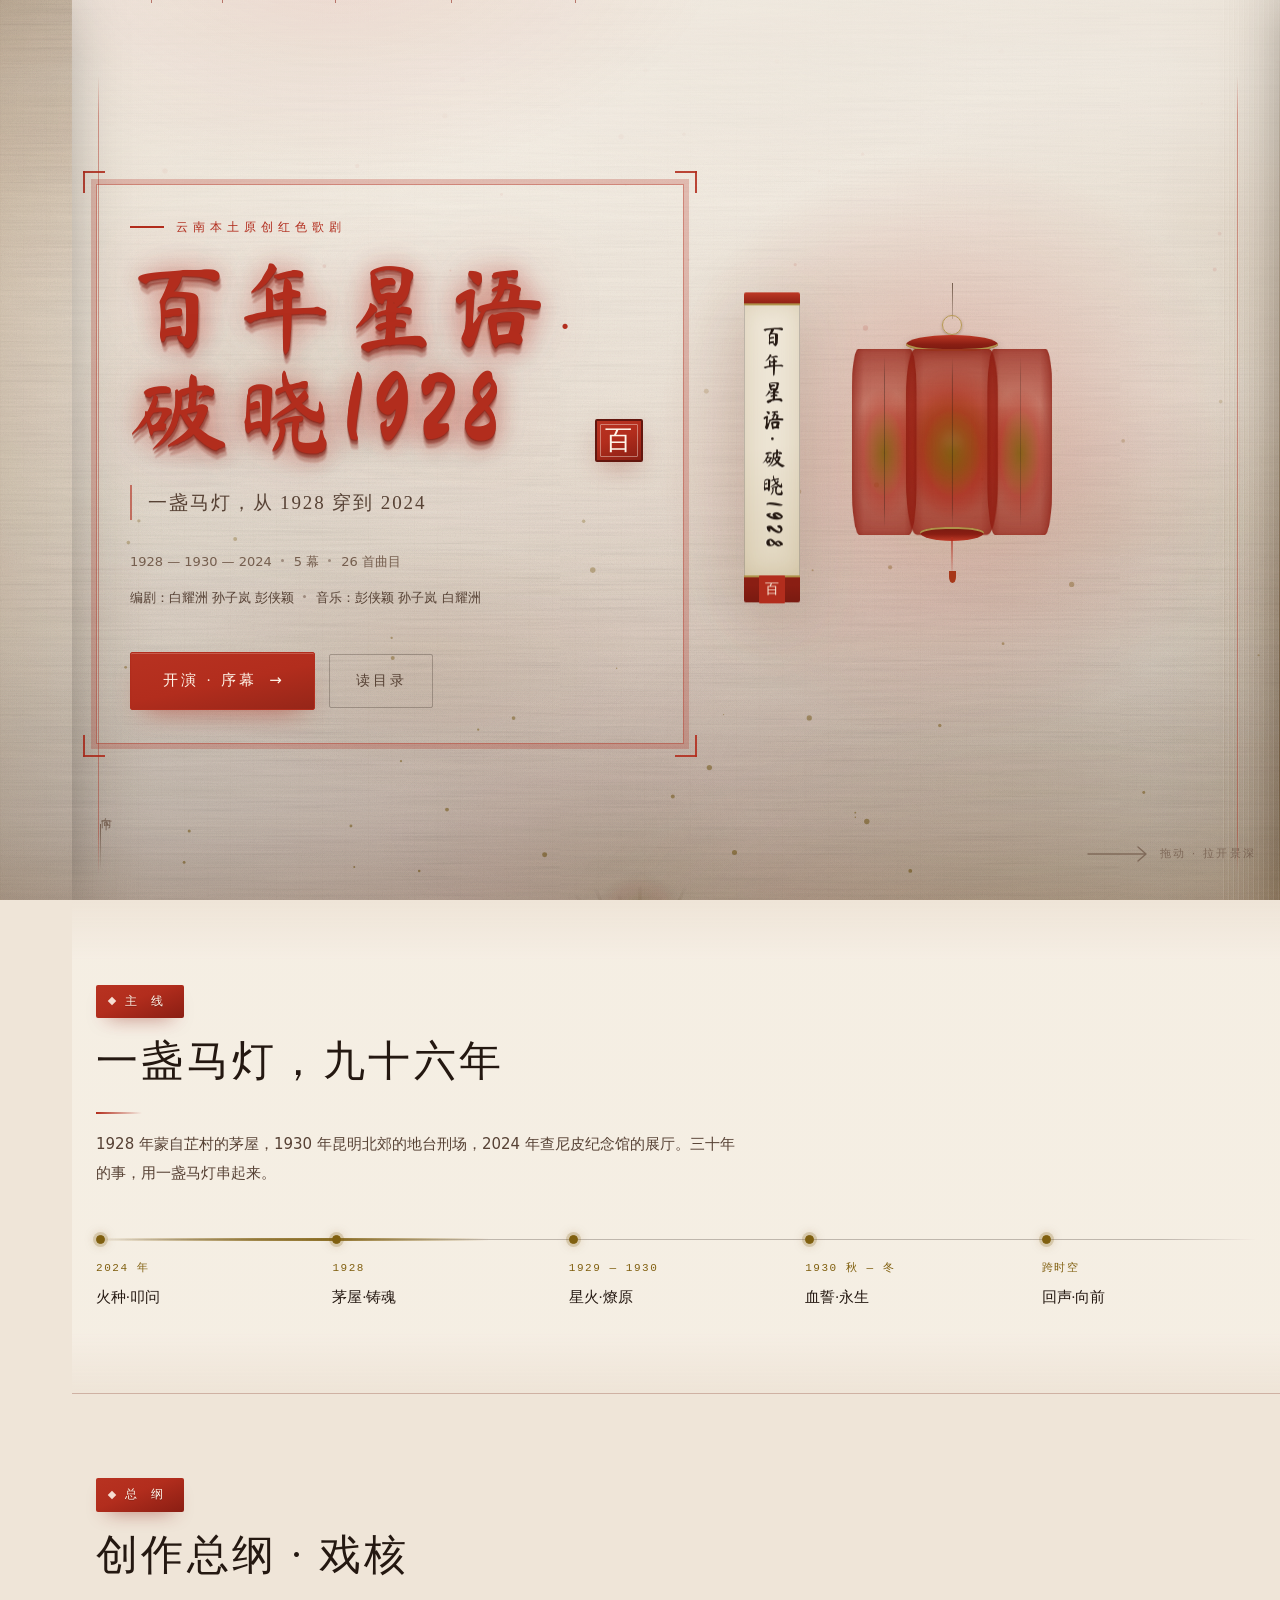
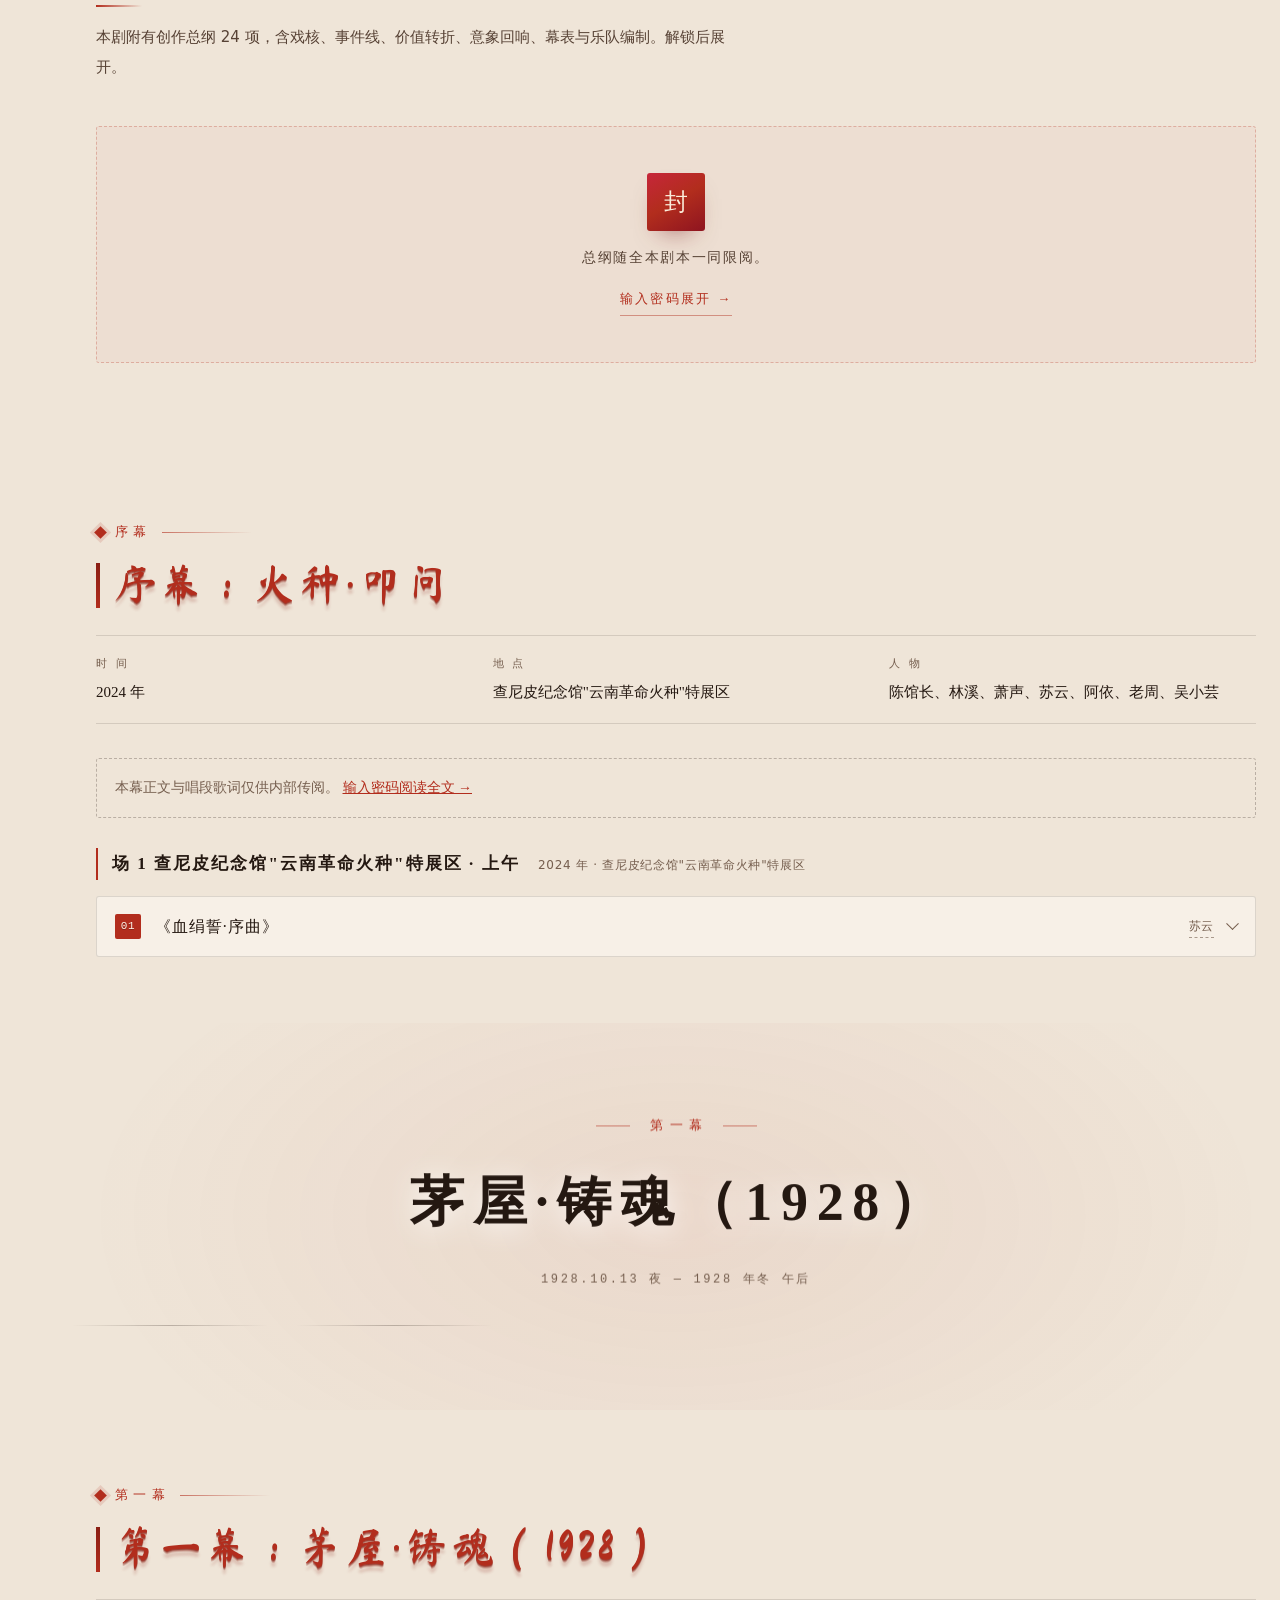
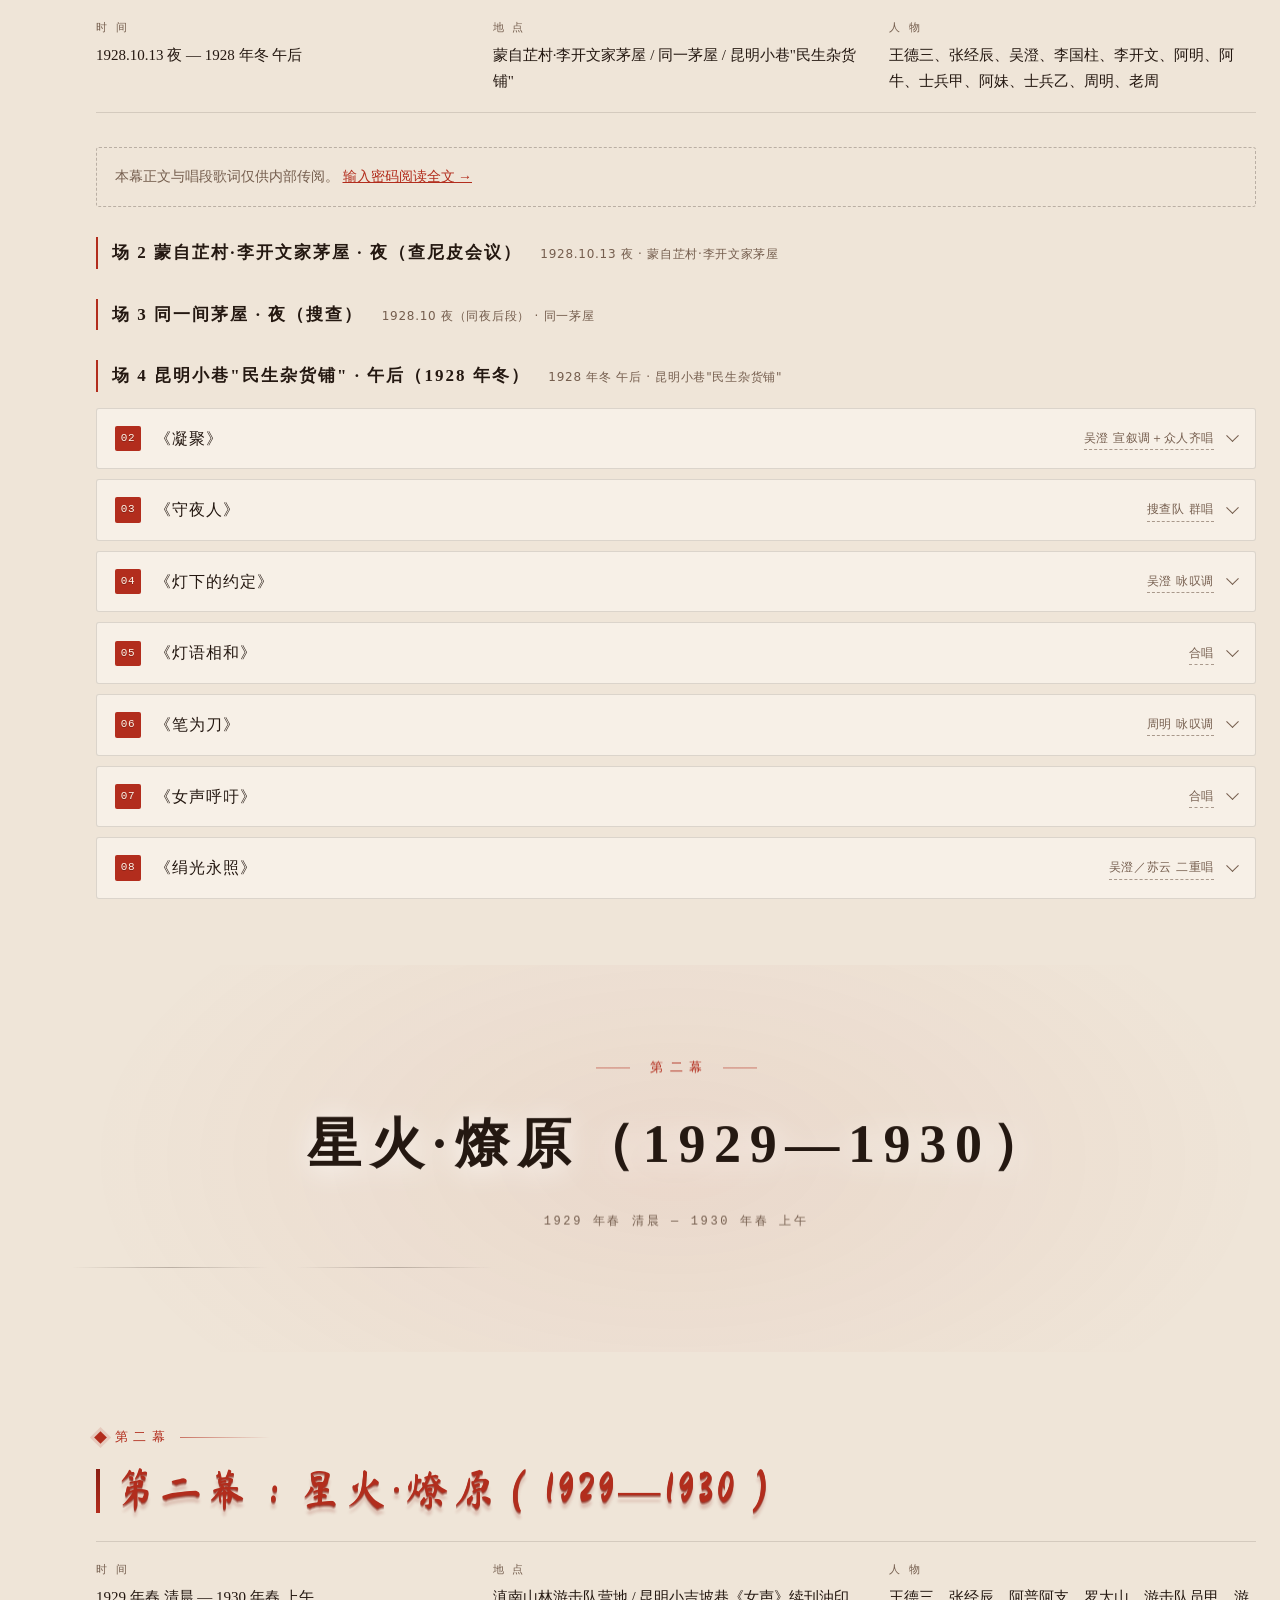
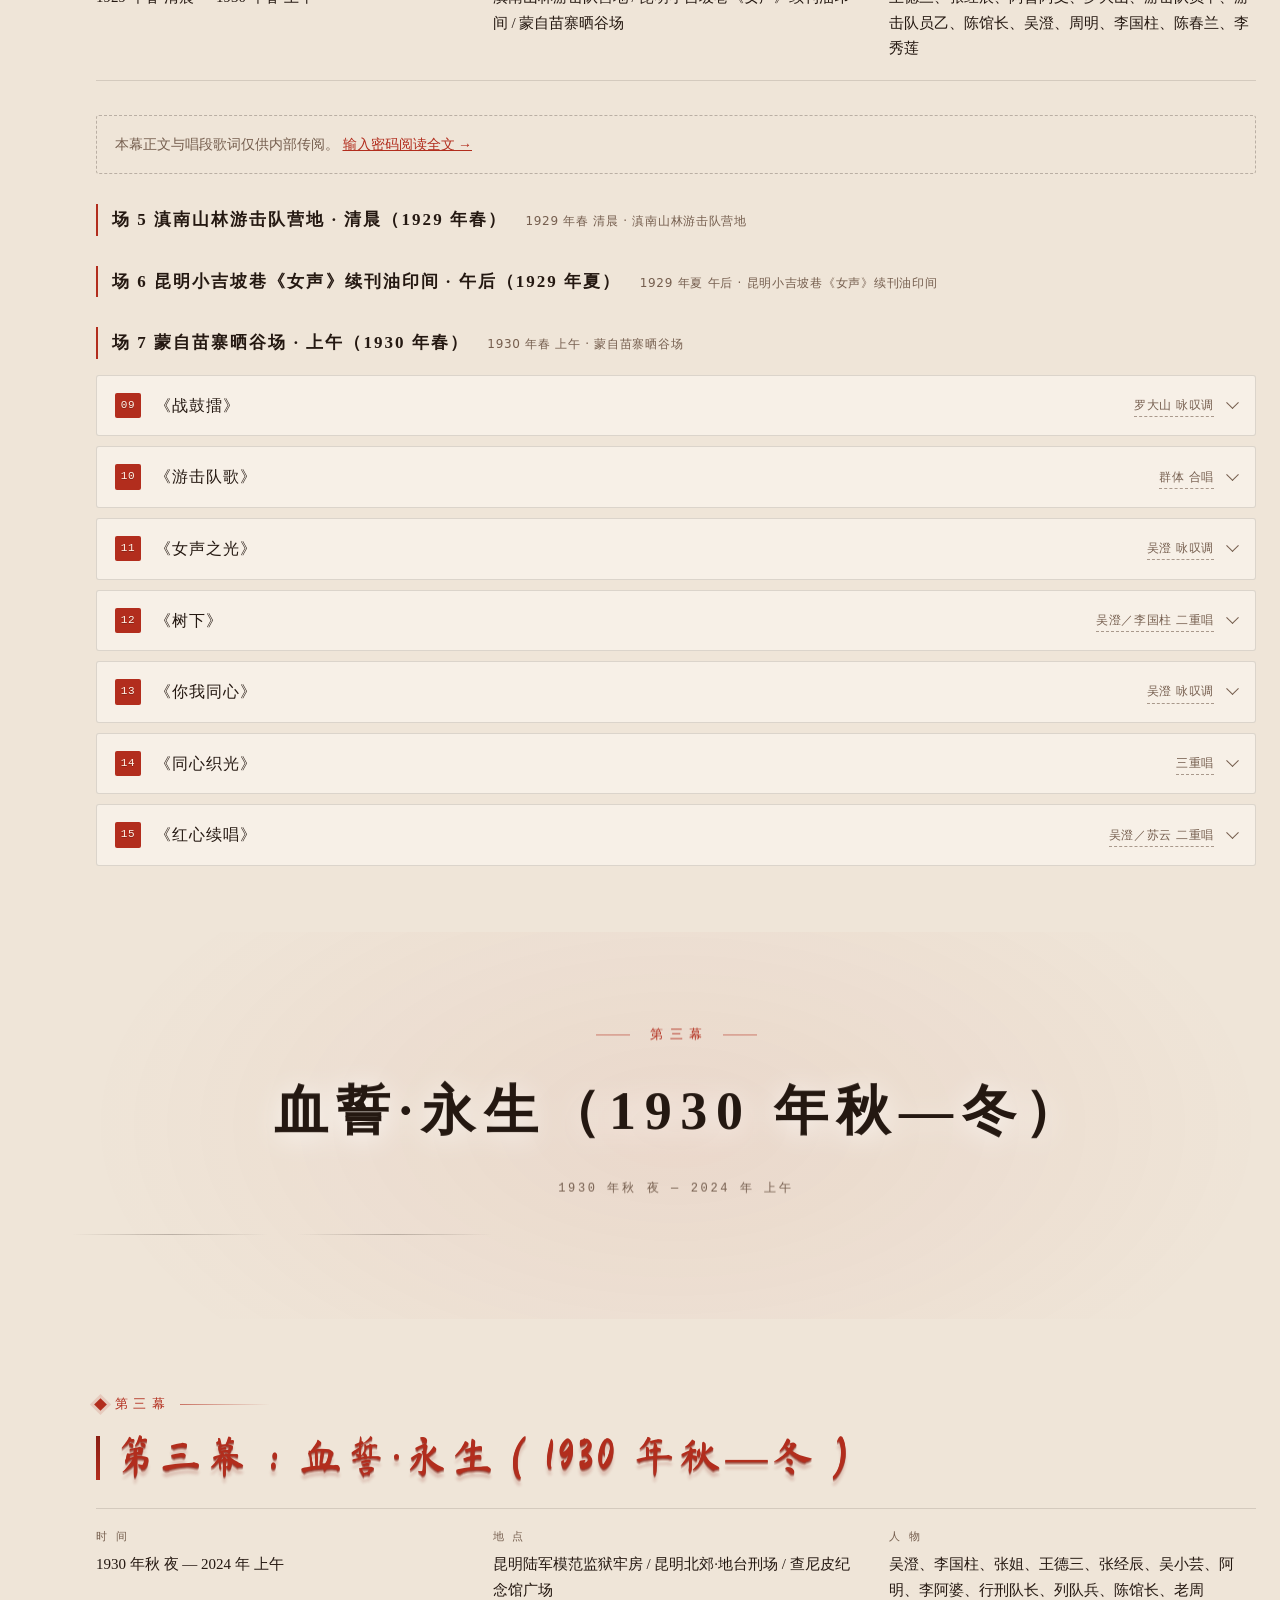
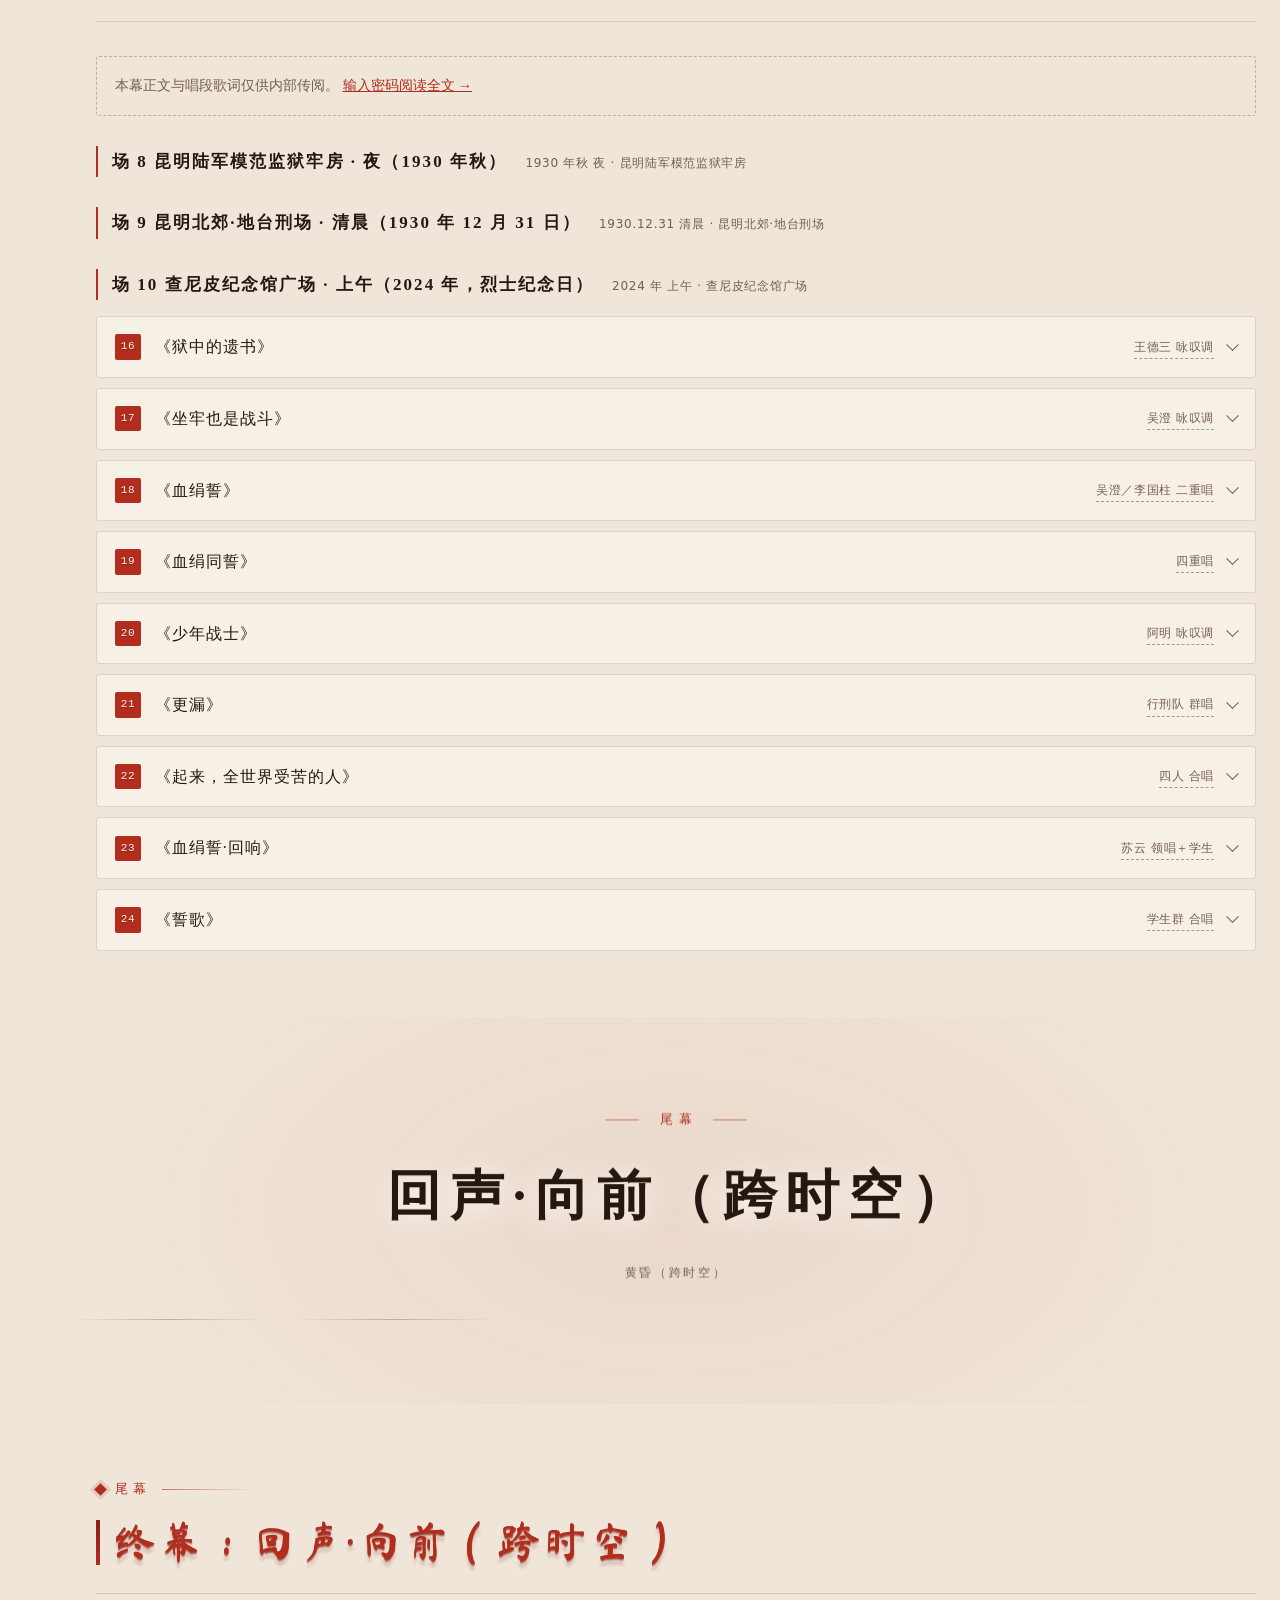
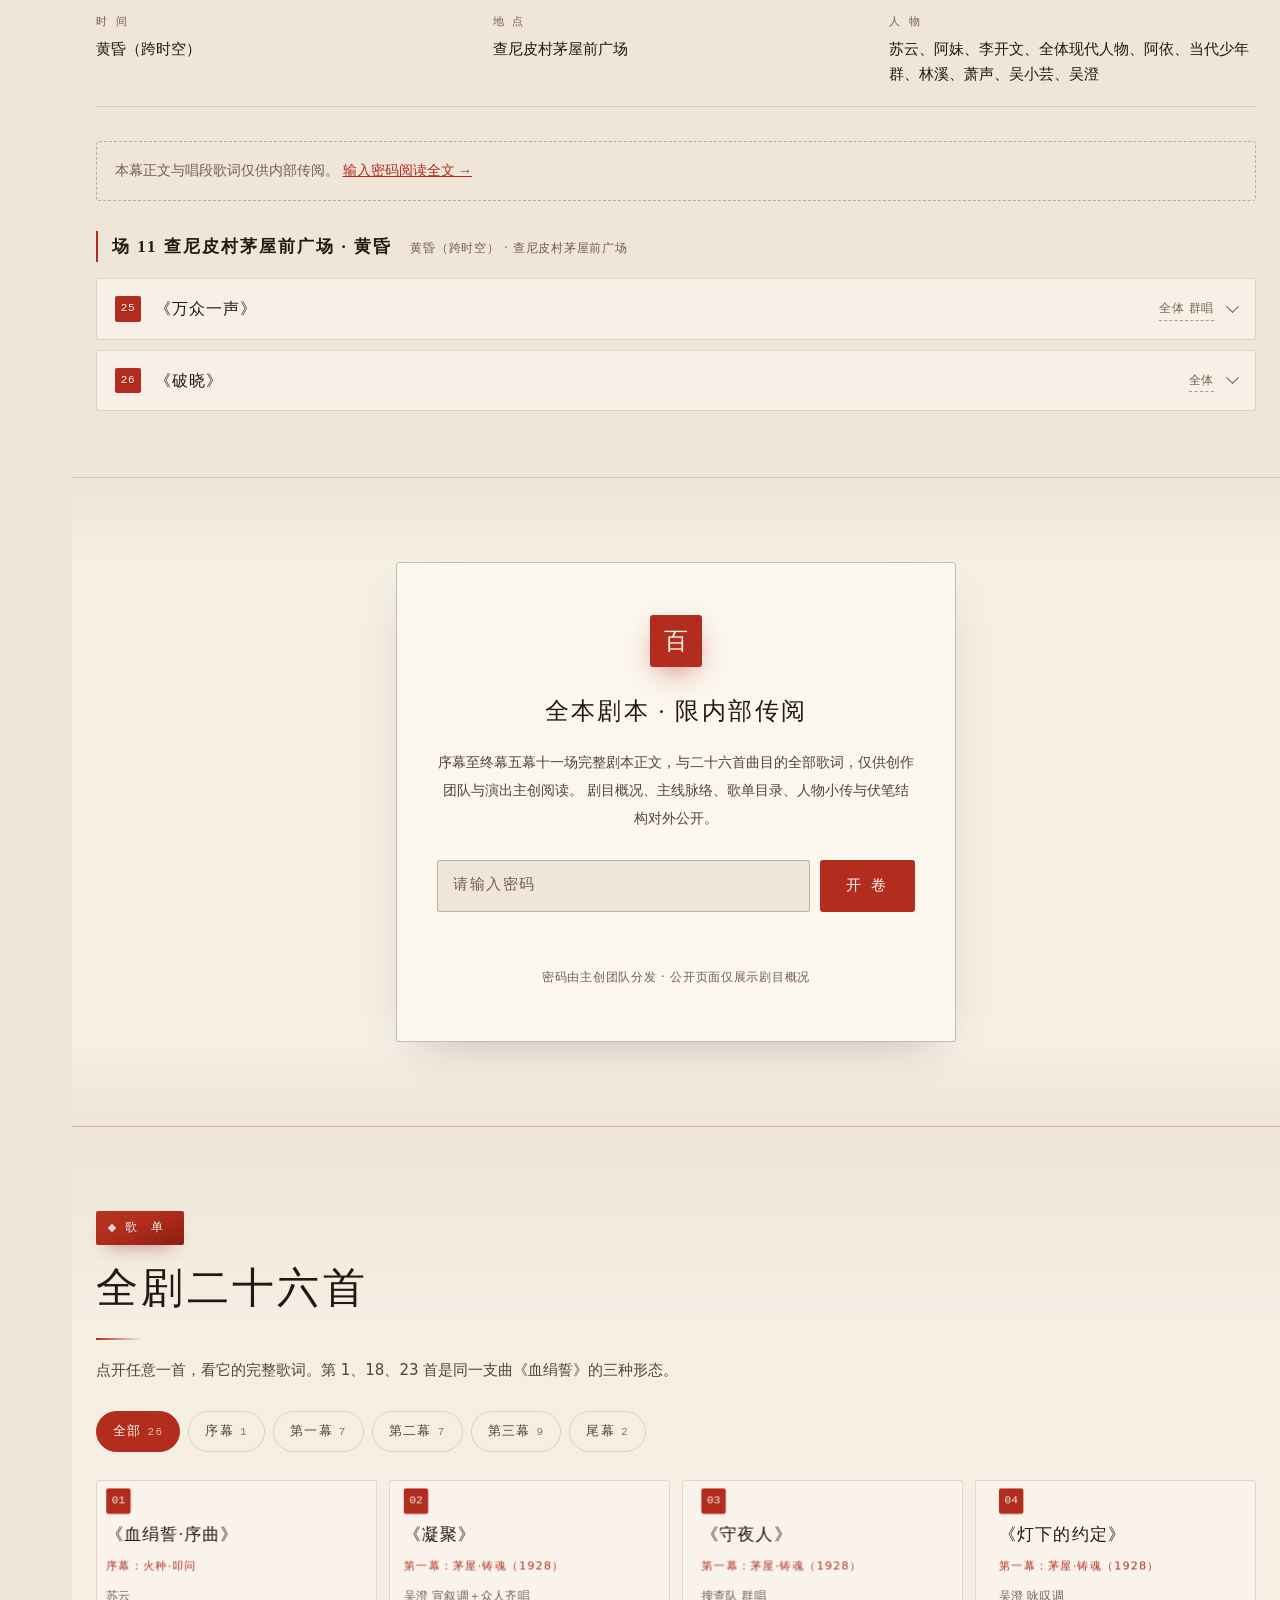
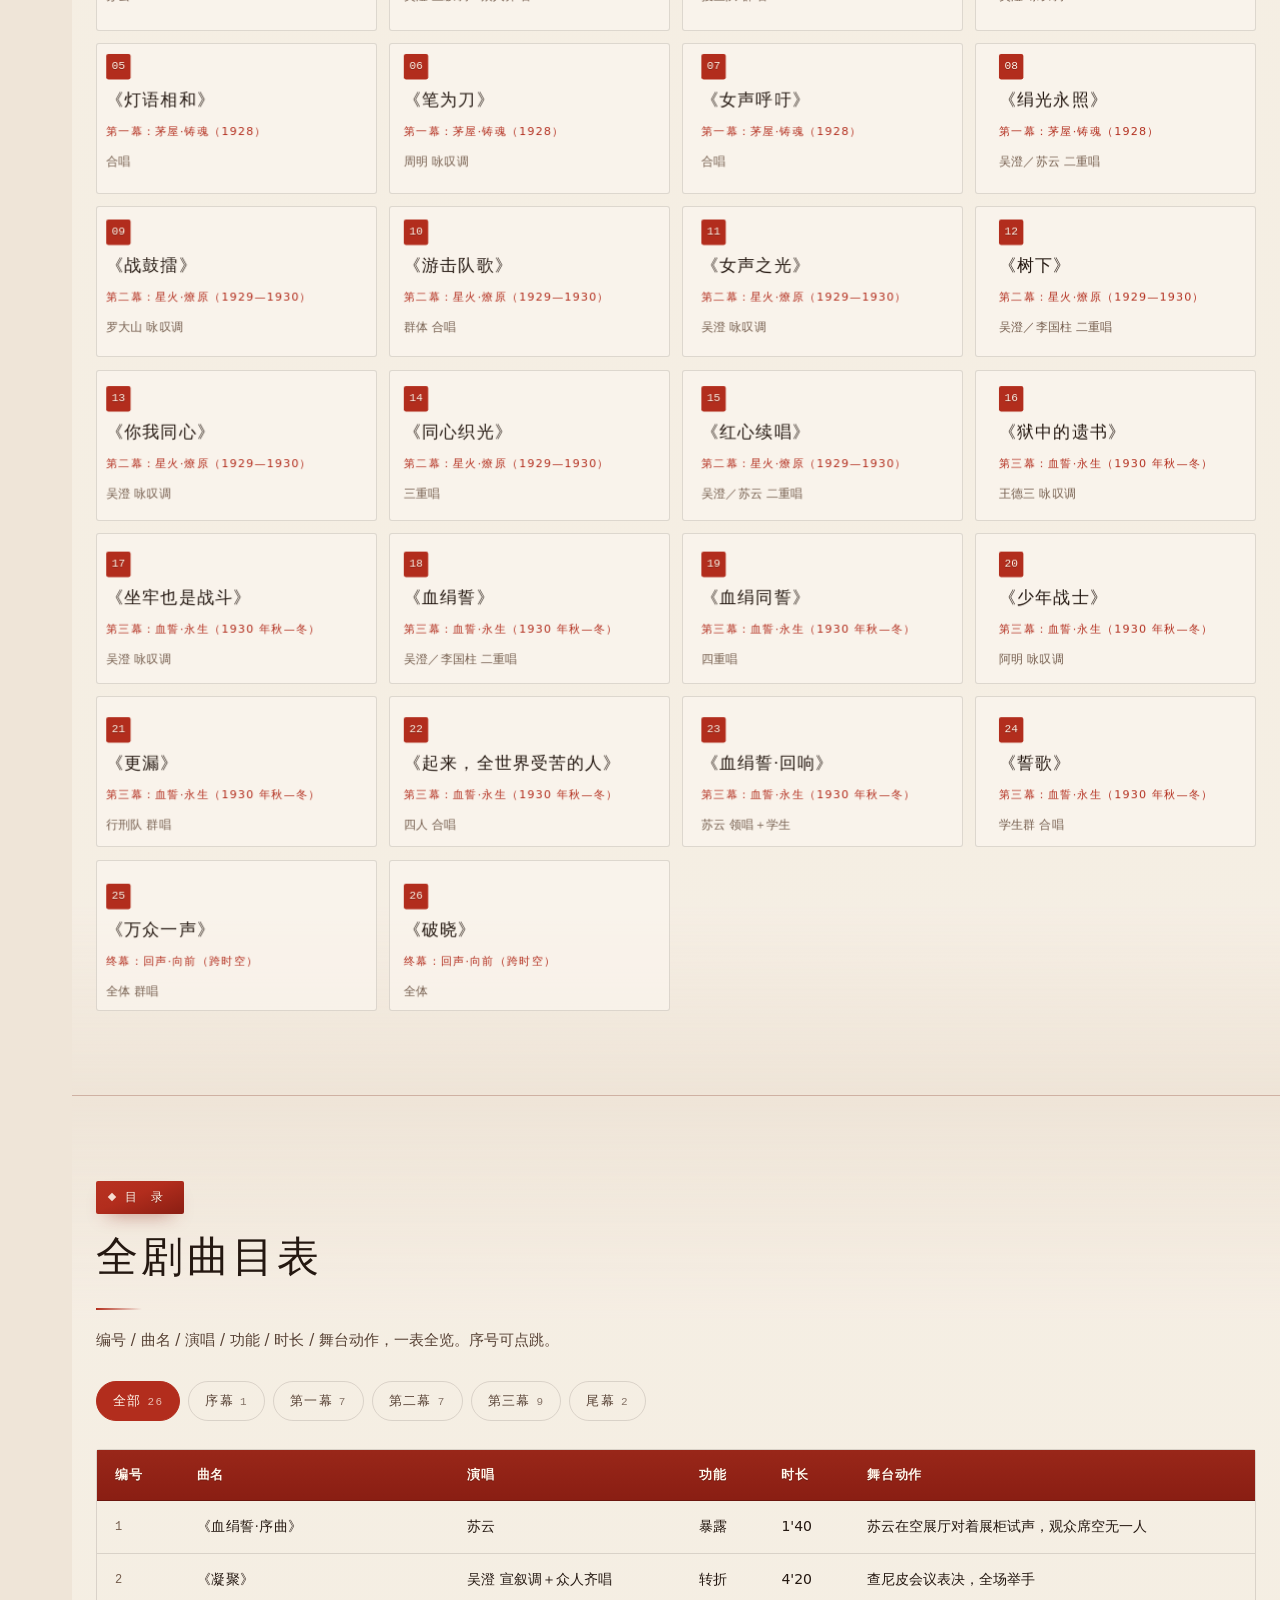
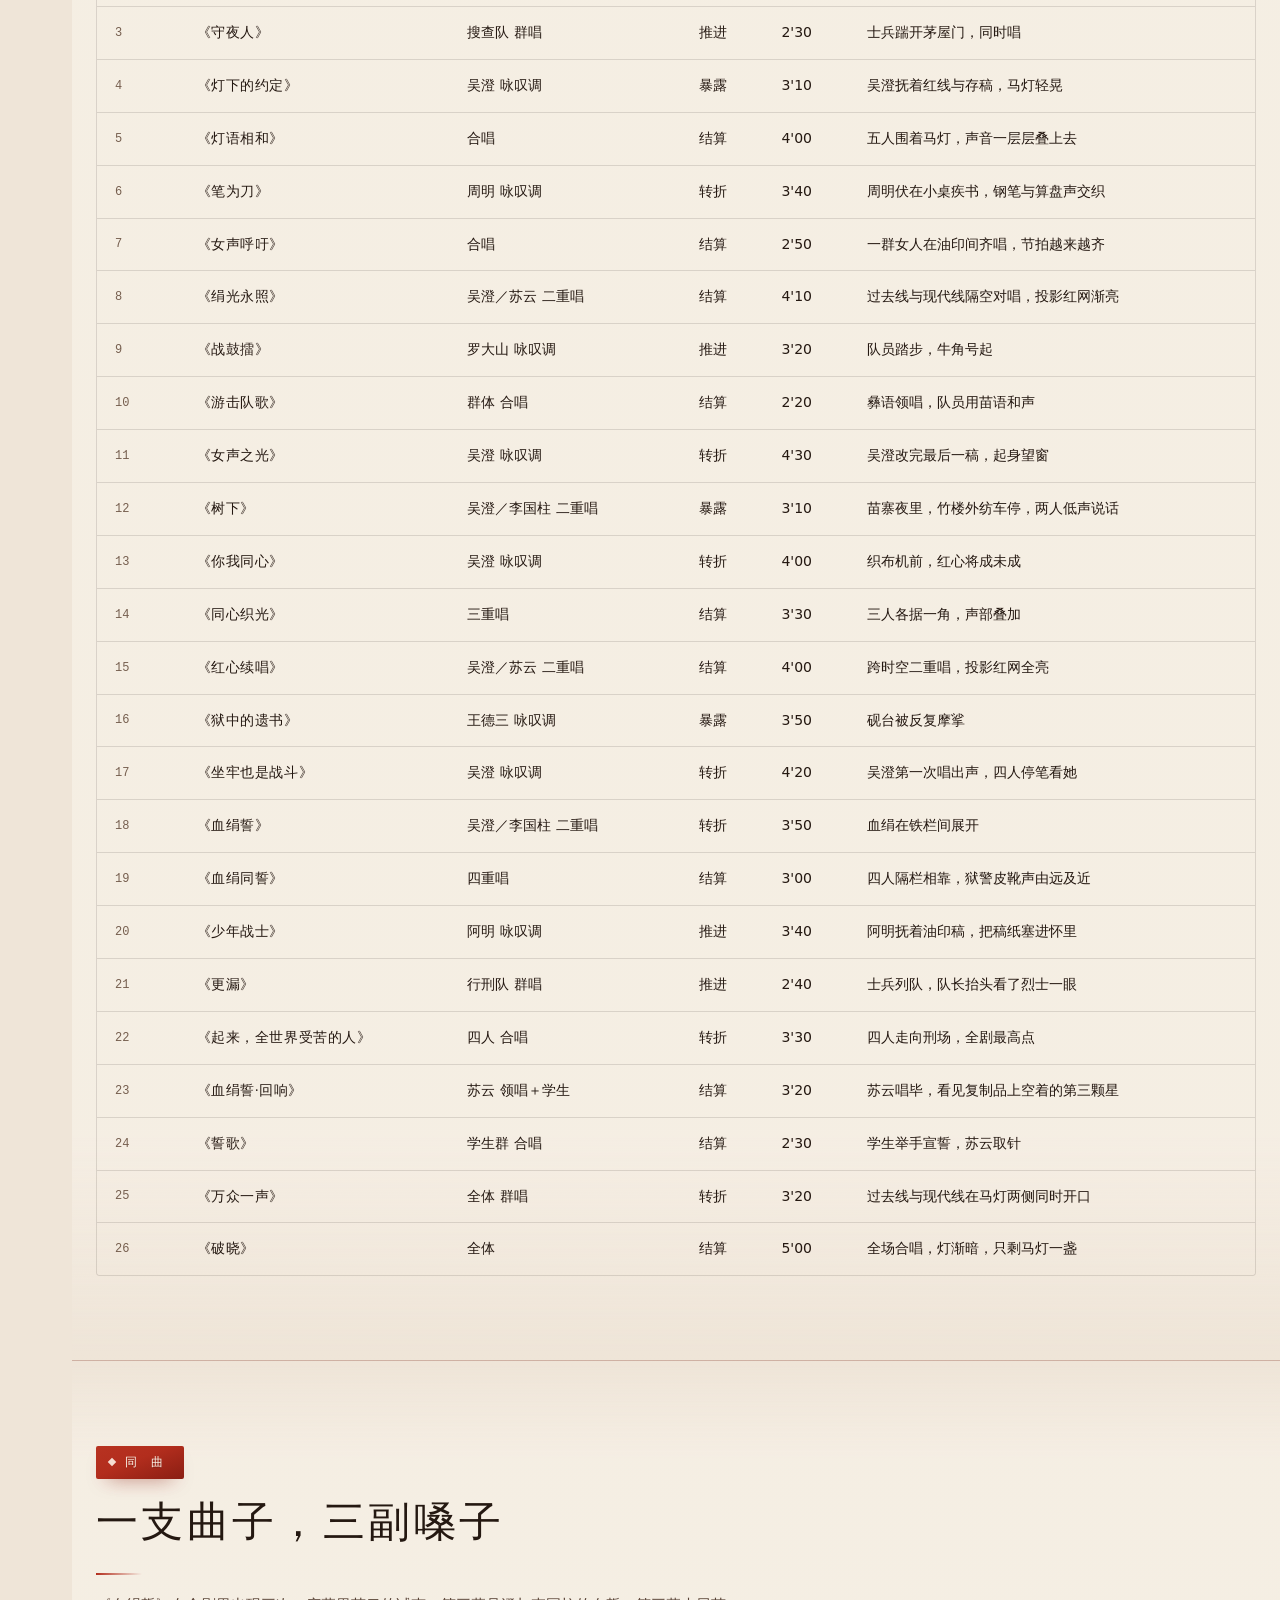
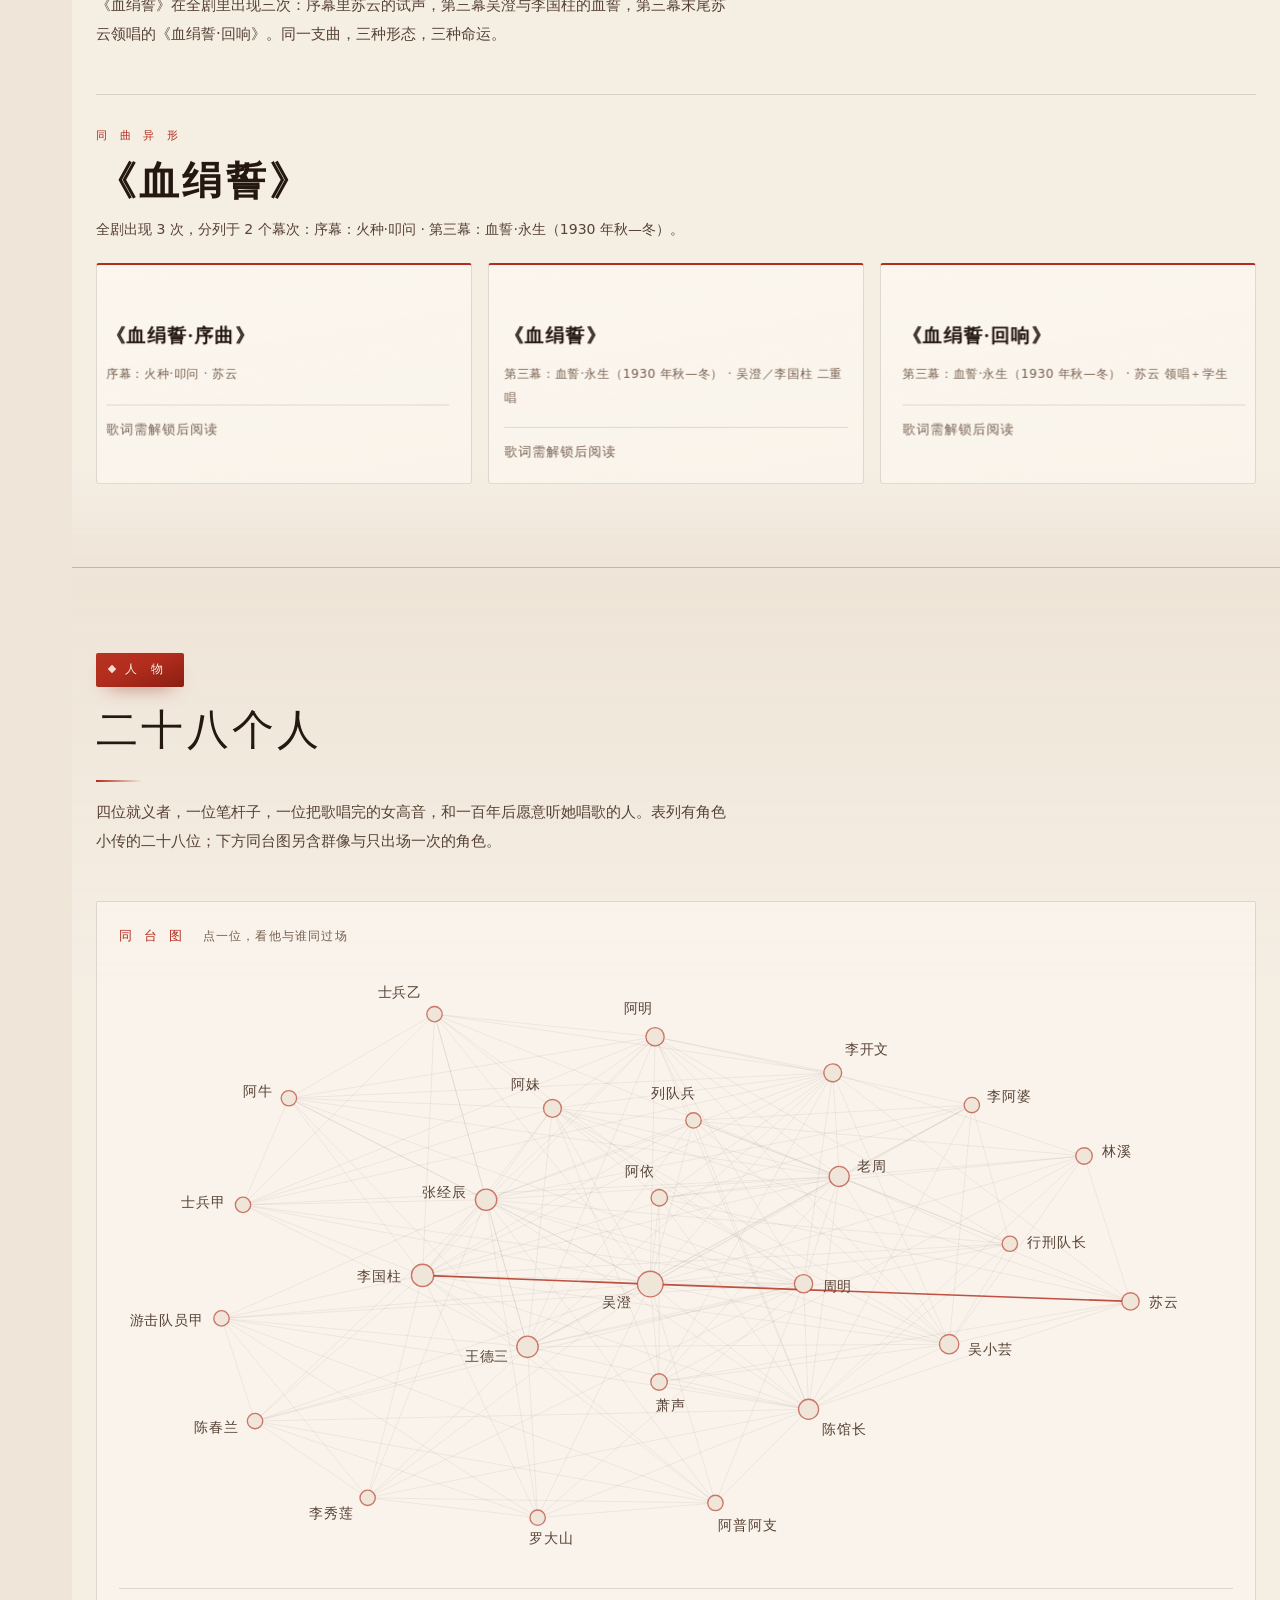
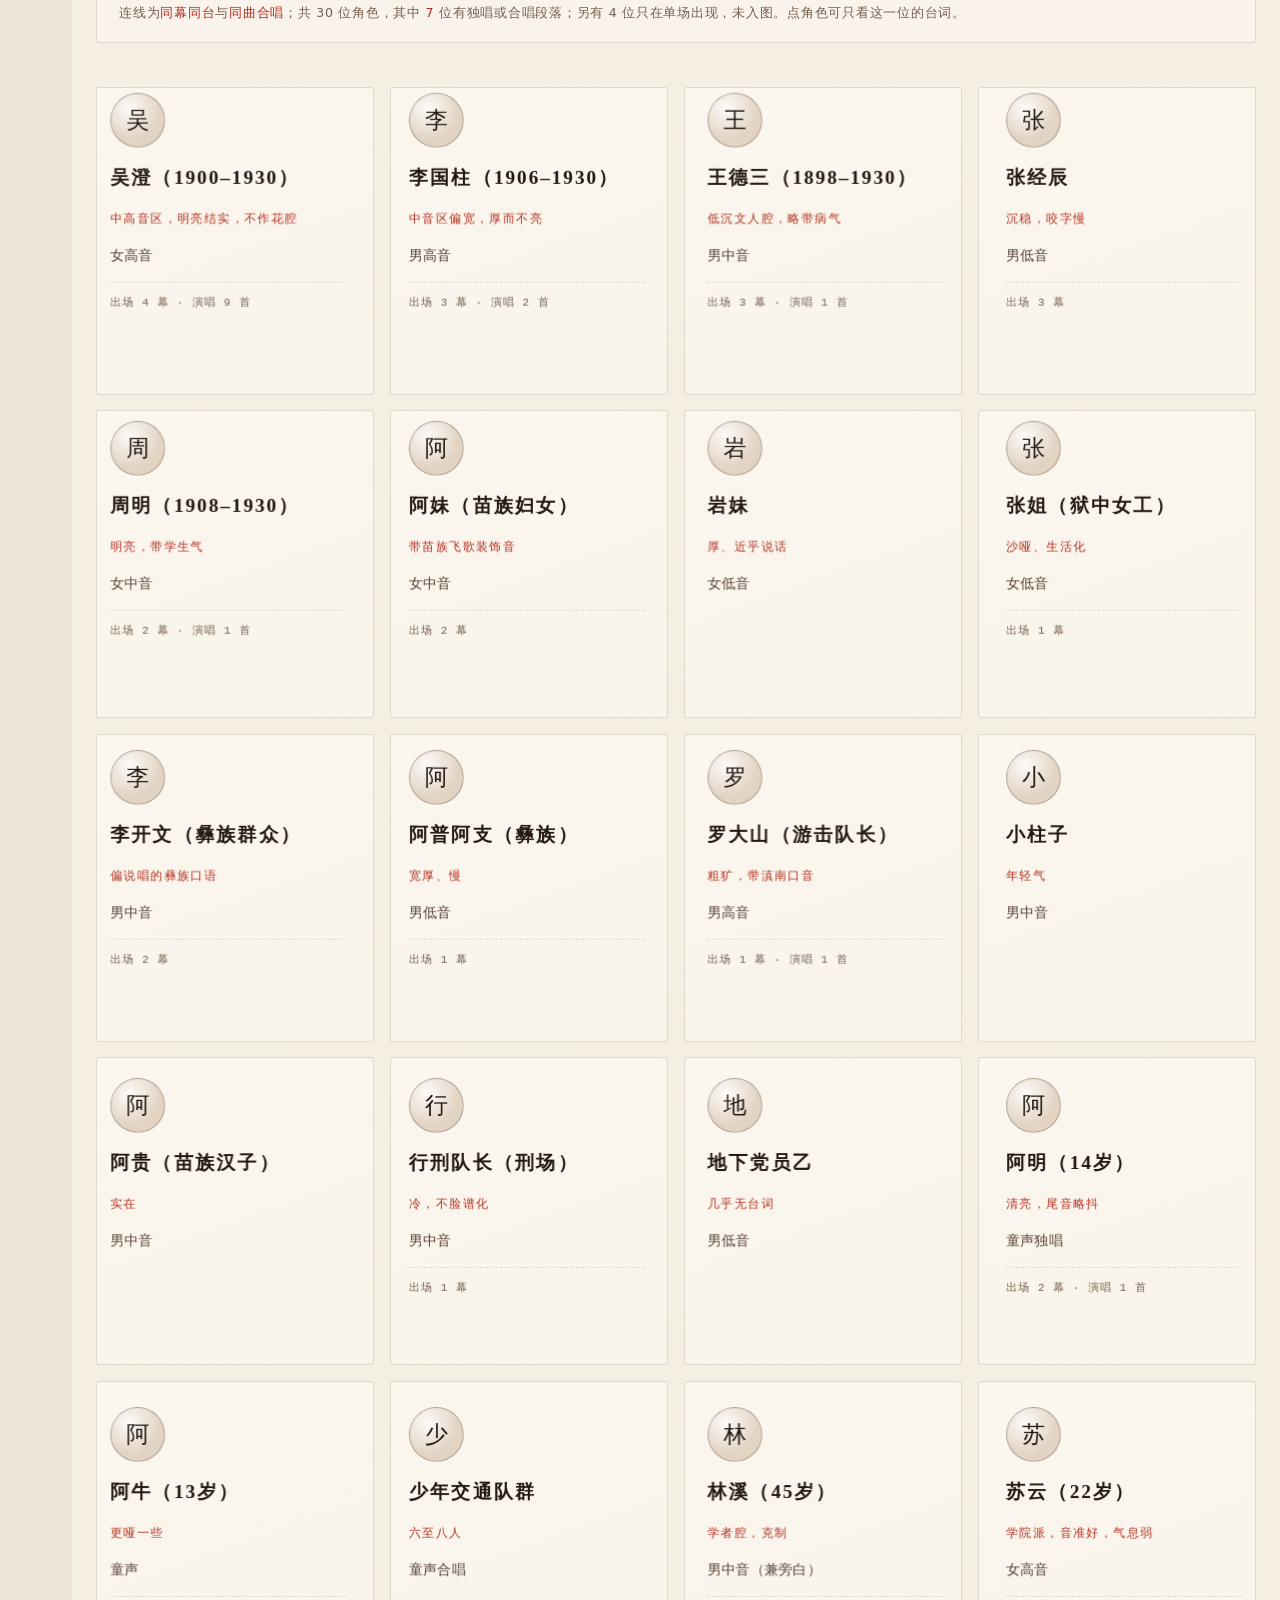
==== commit 193a1c23: "feat(px1928): 深朱砂底的反白单独计算（--on-accent-deep）" ====
--- a/px1928/index.html
+++ b/px1928/index.html
@@ -11,10 +11,10 @@
 <meta property="og:description" content="《百年星语·破晓1928》完整剧本在线读。序幕至终幕五幕十一场、二十六首曲目，从 1928 年蒙自芷村的茅屋，到 1930 年昆明北郊的地台刑场，再回到 2024 年查尼皮纪念馆的一盏马灯。">
 <meta property="og:locale" content="zh_CN">
 <link rel="icon" href="favicon.svg" type="image/svg+xml">
-<link rel="stylesheet" href="assets/css/tokens.css?v=d6d9511f">
-<link rel="stylesheet" href="assets/css/palette.css?v=d6d9511f">
-<link rel="stylesheet" href="assets/css/fonts.css?v=d6d9511f">
-<link rel="stylesheet" href="assets/css/main.css?v=d6d9511f">
+<link rel="stylesheet" href="assets/css/tokens.css?v=178432de">
+<link rel="stylesheet" href="assets/css/palette.css?v=178432de">
+<link rel="stylesheet" href="assets/css/fonts.css?v=178432de">
+<link rel="stylesheet" href="assets/css/main.css?v=178432de">
 </head>
 <body>
 
@@ -327,7 +327,7 @@
       'promise: ' + String((e.reason && e.reason.message) || e.reason));
   });
 </script>
-<script src="assets/js/data.js?v=d6d9511f"></script>
-<script type="module" src="assets/js/main.js?v=d6d9511f"></script>
+<script src="assets/js/data.js?v=178432de"></script>
+<script type="module" src="assets/js/main.js?v=178432de"></script>
 </body>
 </html>
--- a/px1928/assets/css/tokens.css
+++ b/px1928/assets/css/tokens.css
@@ -35,7 +35,8 @@
   /* ── 语义层 · 亮色 ────────────────────────────────────── */
   --line:             rgba(35, 26, 19, .14);
   --line-2:           rgba(35, 26, 19, .28);
-  --on-accent:        #FFF7EE;
+  --on-accent:        #FFF7EE;   /* 朱砂底上的反白 */
+  --on-accent-deep:   #FFF6EA;   /* 深朱砂底上的反白（单独算，不借用上面那个） */
   --surface-top:      rgba(255, 255, 255, .76);
   --surface-top-soft: rgba(255, 255, 255, .34);
   --surface-rail:     rgba(255, 255, 255, .42);
--- a/px1928/assets/css/palette.css
+++ b/px1928/assets/css/palette.css
@@ -12,6 +12,7 @@
   --accent-3: #33486B;
   --accent-deep: #8A1E13;
   --on-accent: #FFF6EA;
+  --on-accent-deep: #FFF6EA;
   --line:      rgba(36,24,17,0.13);
   --line-2:    rgba(36,24,17,0.26);
   --surface-top:      rgba(251,246,238,0.82);
--- a/px1928/assets/css/main.css
+++ b/px1928/assets/css/main.css
@@ -2611,9 +2611,9 @@
   border-right: 1px solid color-mix(in srgb, var(--accent-deep) 76%, #000);
   box-shadow: 7px 0 28px -14px color-mix(in srgb, var(--accent-deep) 76%, transparent);
 }
-.rail-item { color: color-mix(in srgb, var(--on-accent) 60%, var(--accent-deep)); }
-.rail-item:hover { color: var(--on-accent); }
-.rail-item.active { color: var(--on-accent); }
+.rail-item { color: color-mix(in srgb, var(--on-accent-deep) 62%, var(--accent-deep)); }
+.rail-item:hover { color: var(--on-accent-deep); }
+.rail-item.active { color: var(--on-accent-deep); }
 .rail-item.active::before {
   background: linear-gradient(to bottom, transparent,
     var(--accent-2) 16%, var(--accent-2) 84%, transparent);
@@ -2680,7 +2680,7 @@
   background: linear-gradient(180deg,
     color-mix(in srgb, var(--accent) 86%, #000) 0%,
     var(--accent-deep) 100%) !important;
-  color: var(--on-accent);
+  color: var(--on-accent-deep);
   border-bottom: 1px solid color-mix(in srgb, var(--accent-deep) 78%, #000);
   font-weight: 600; letter-spacing: .06em;
   text-shadow: 0 1px 0 color-mix(in srgb, #000 24%, transparent);
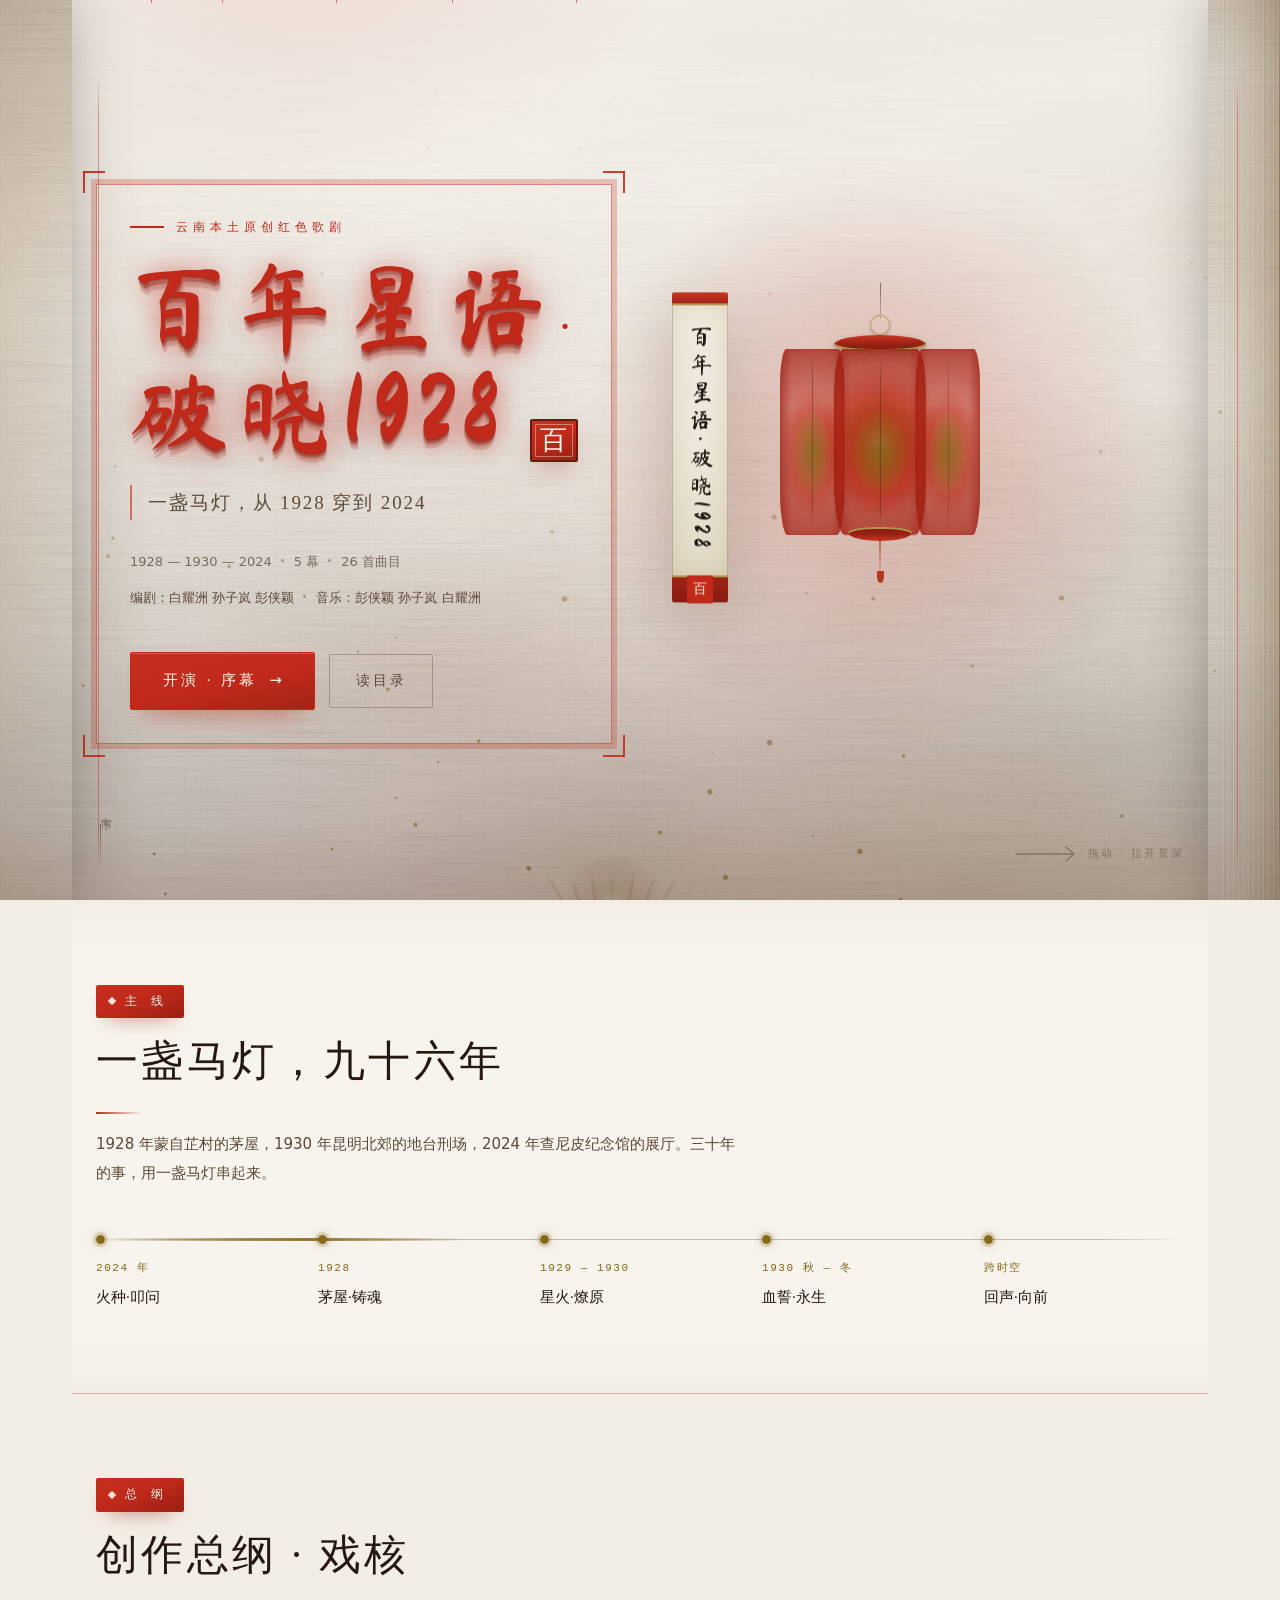
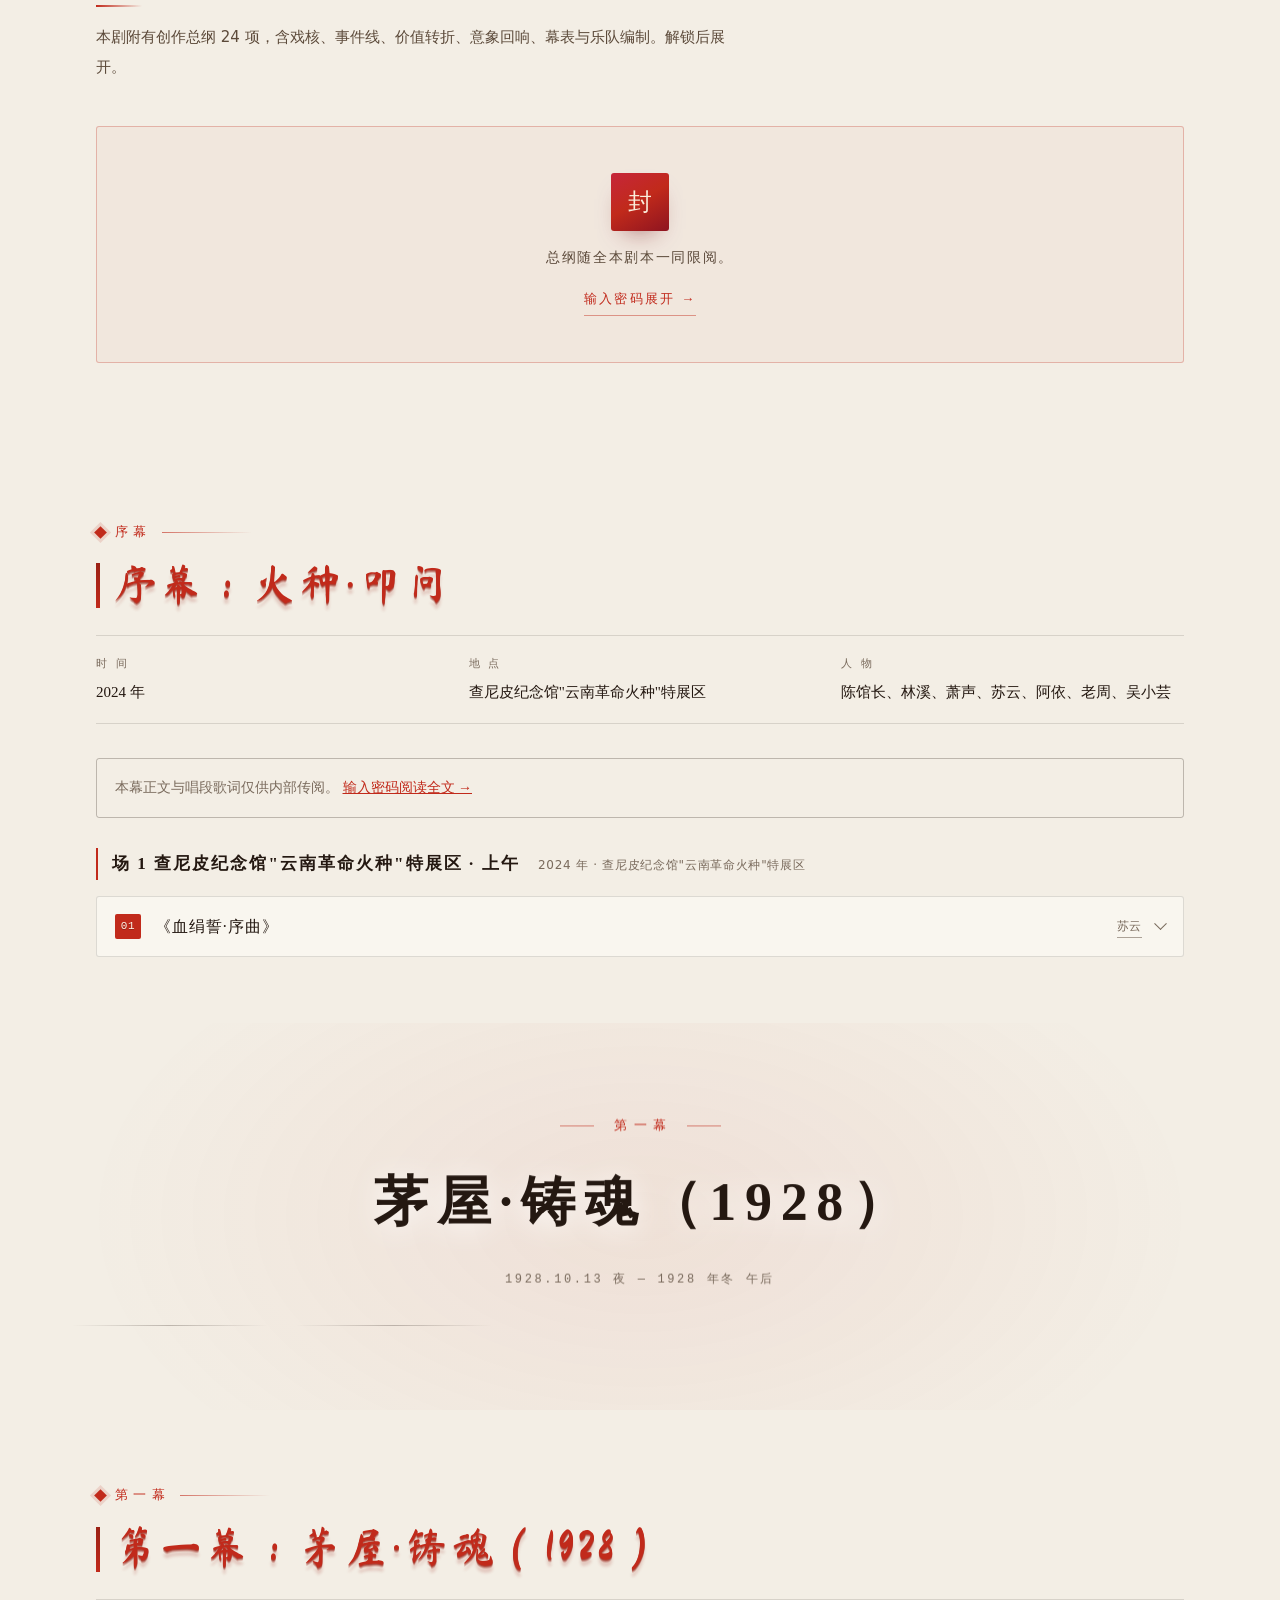
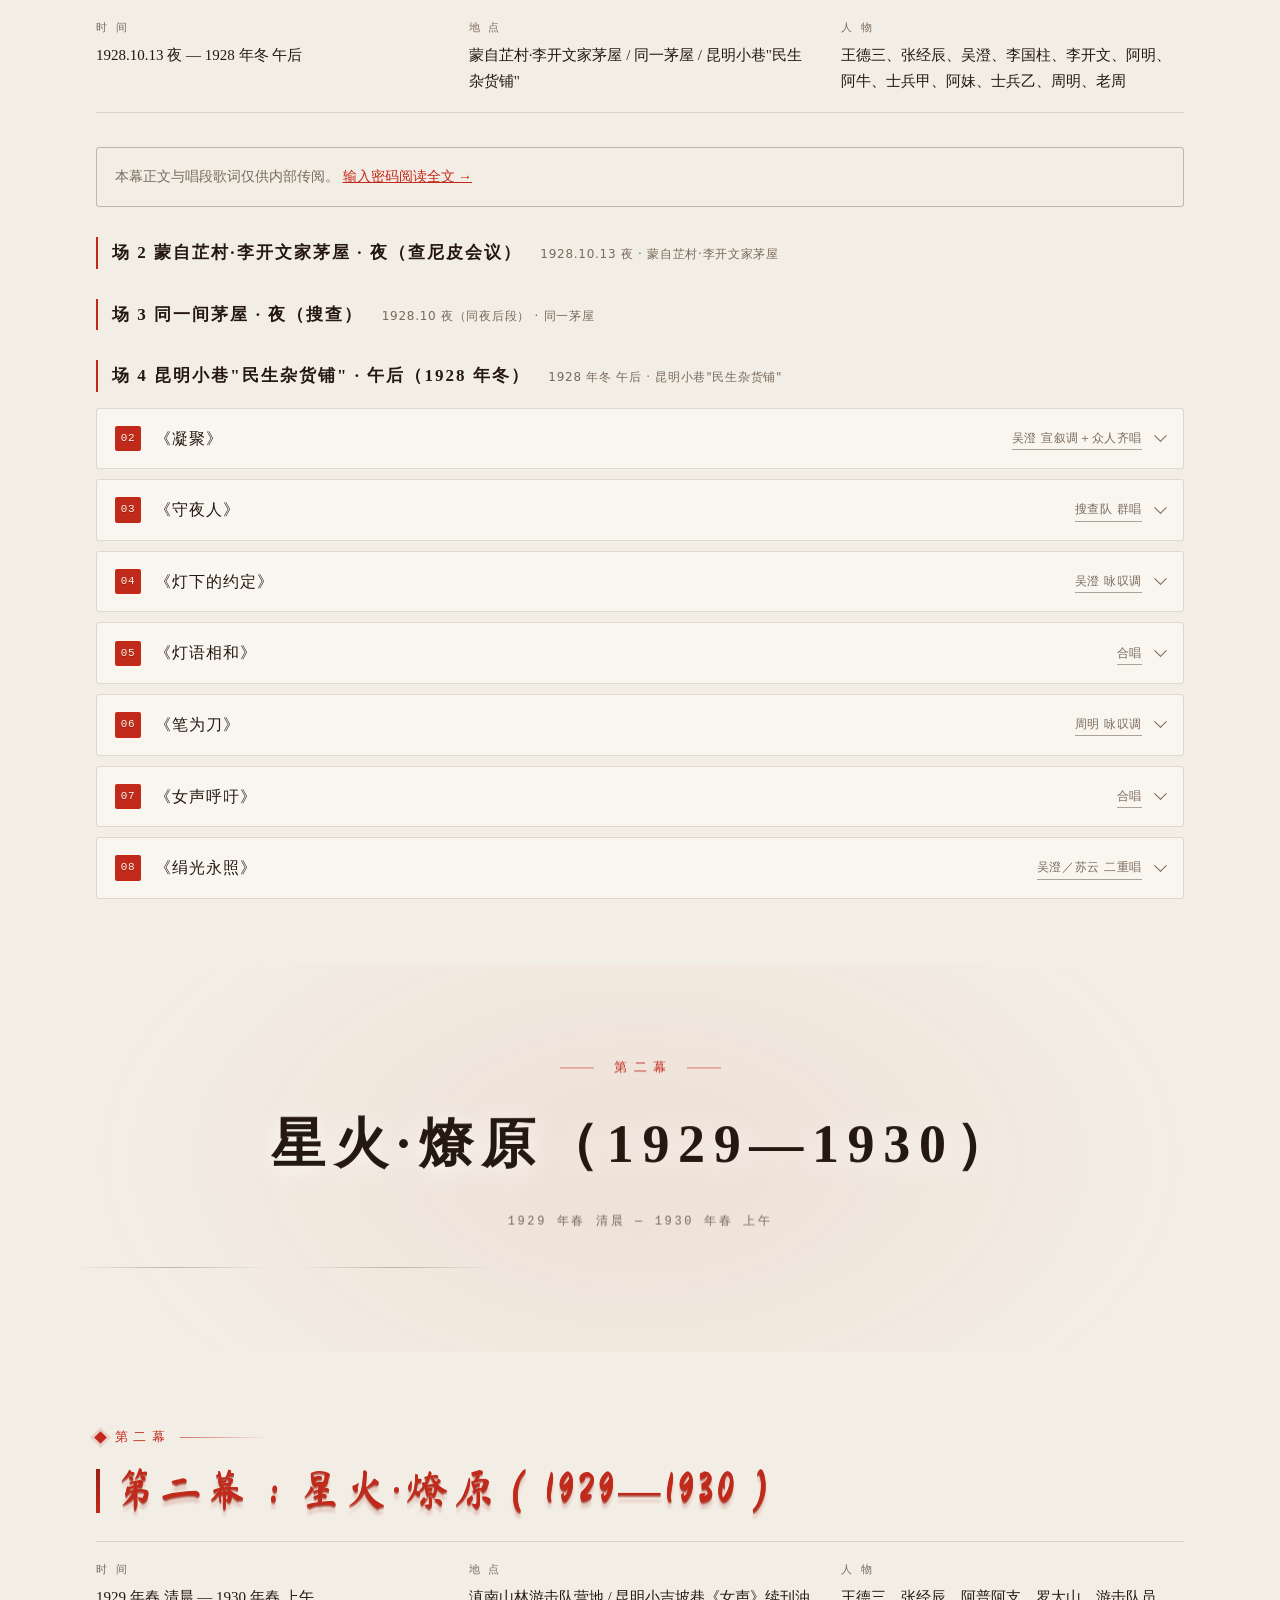
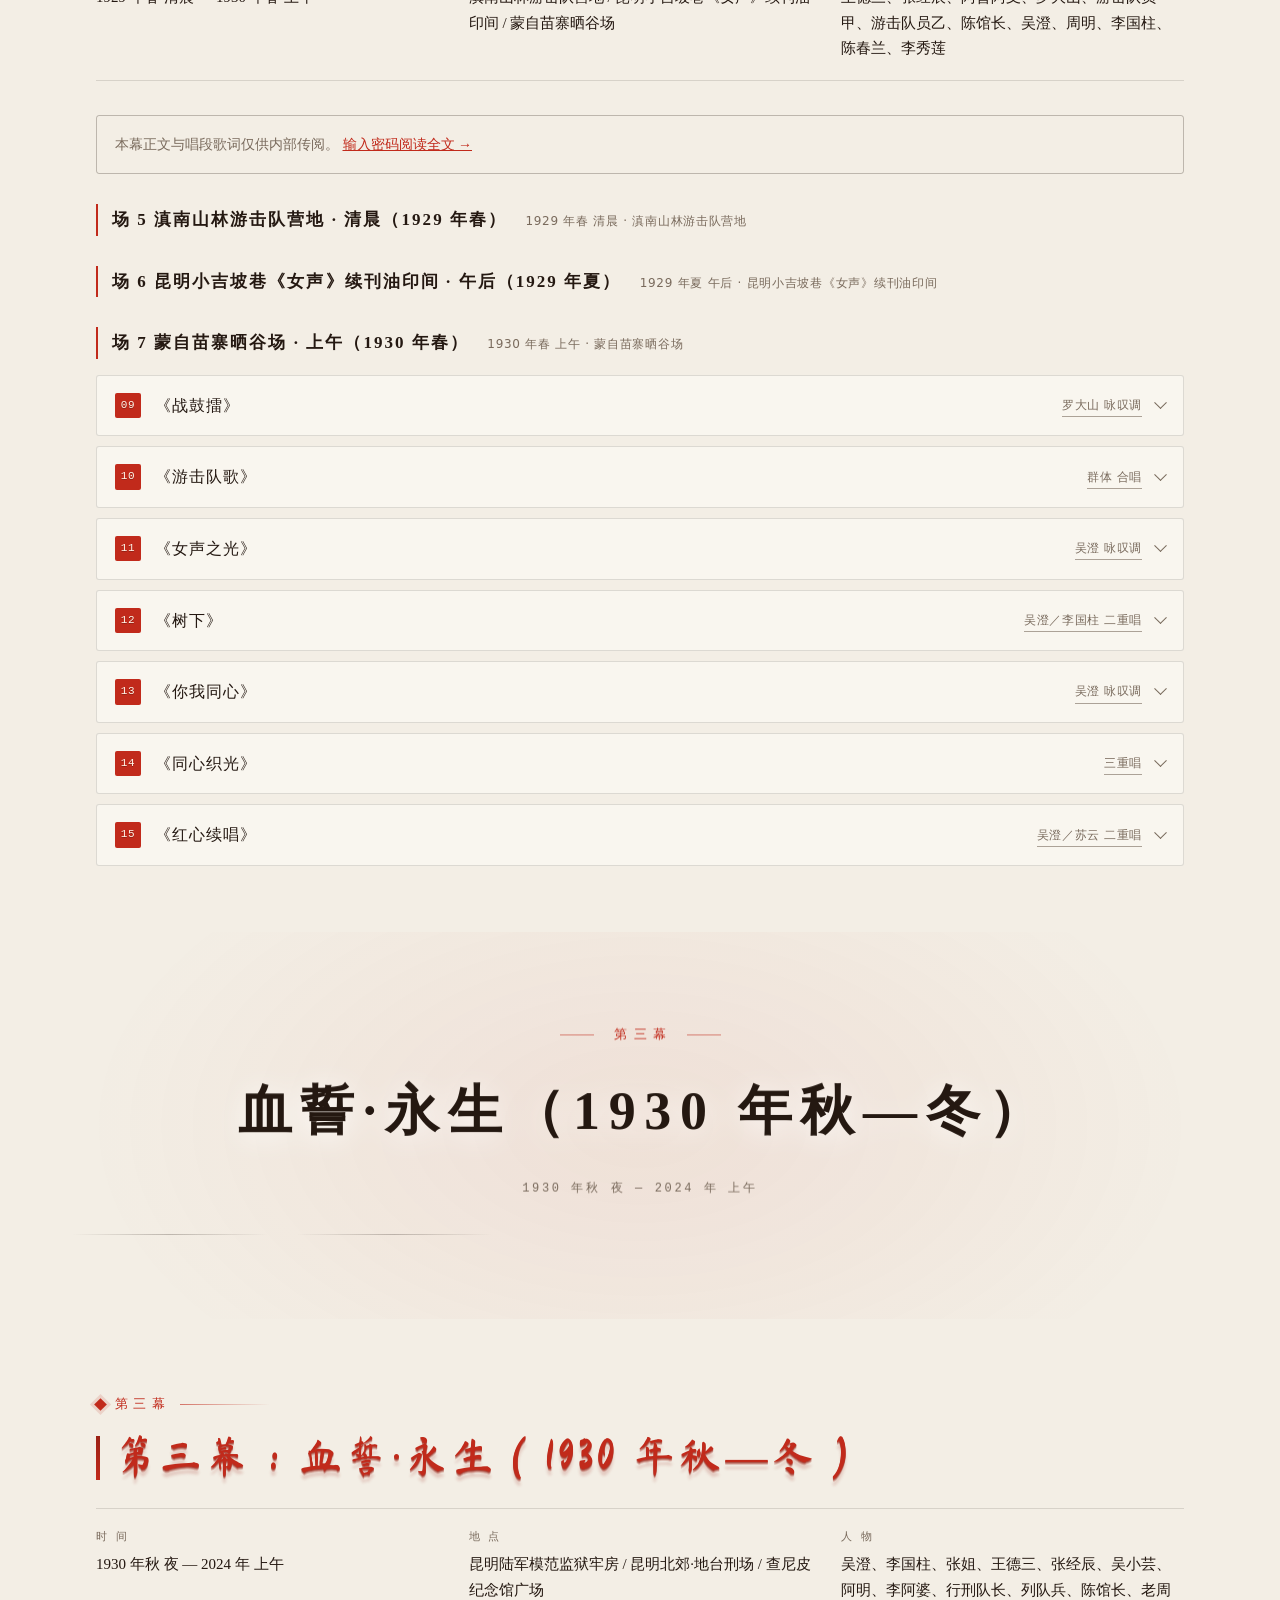
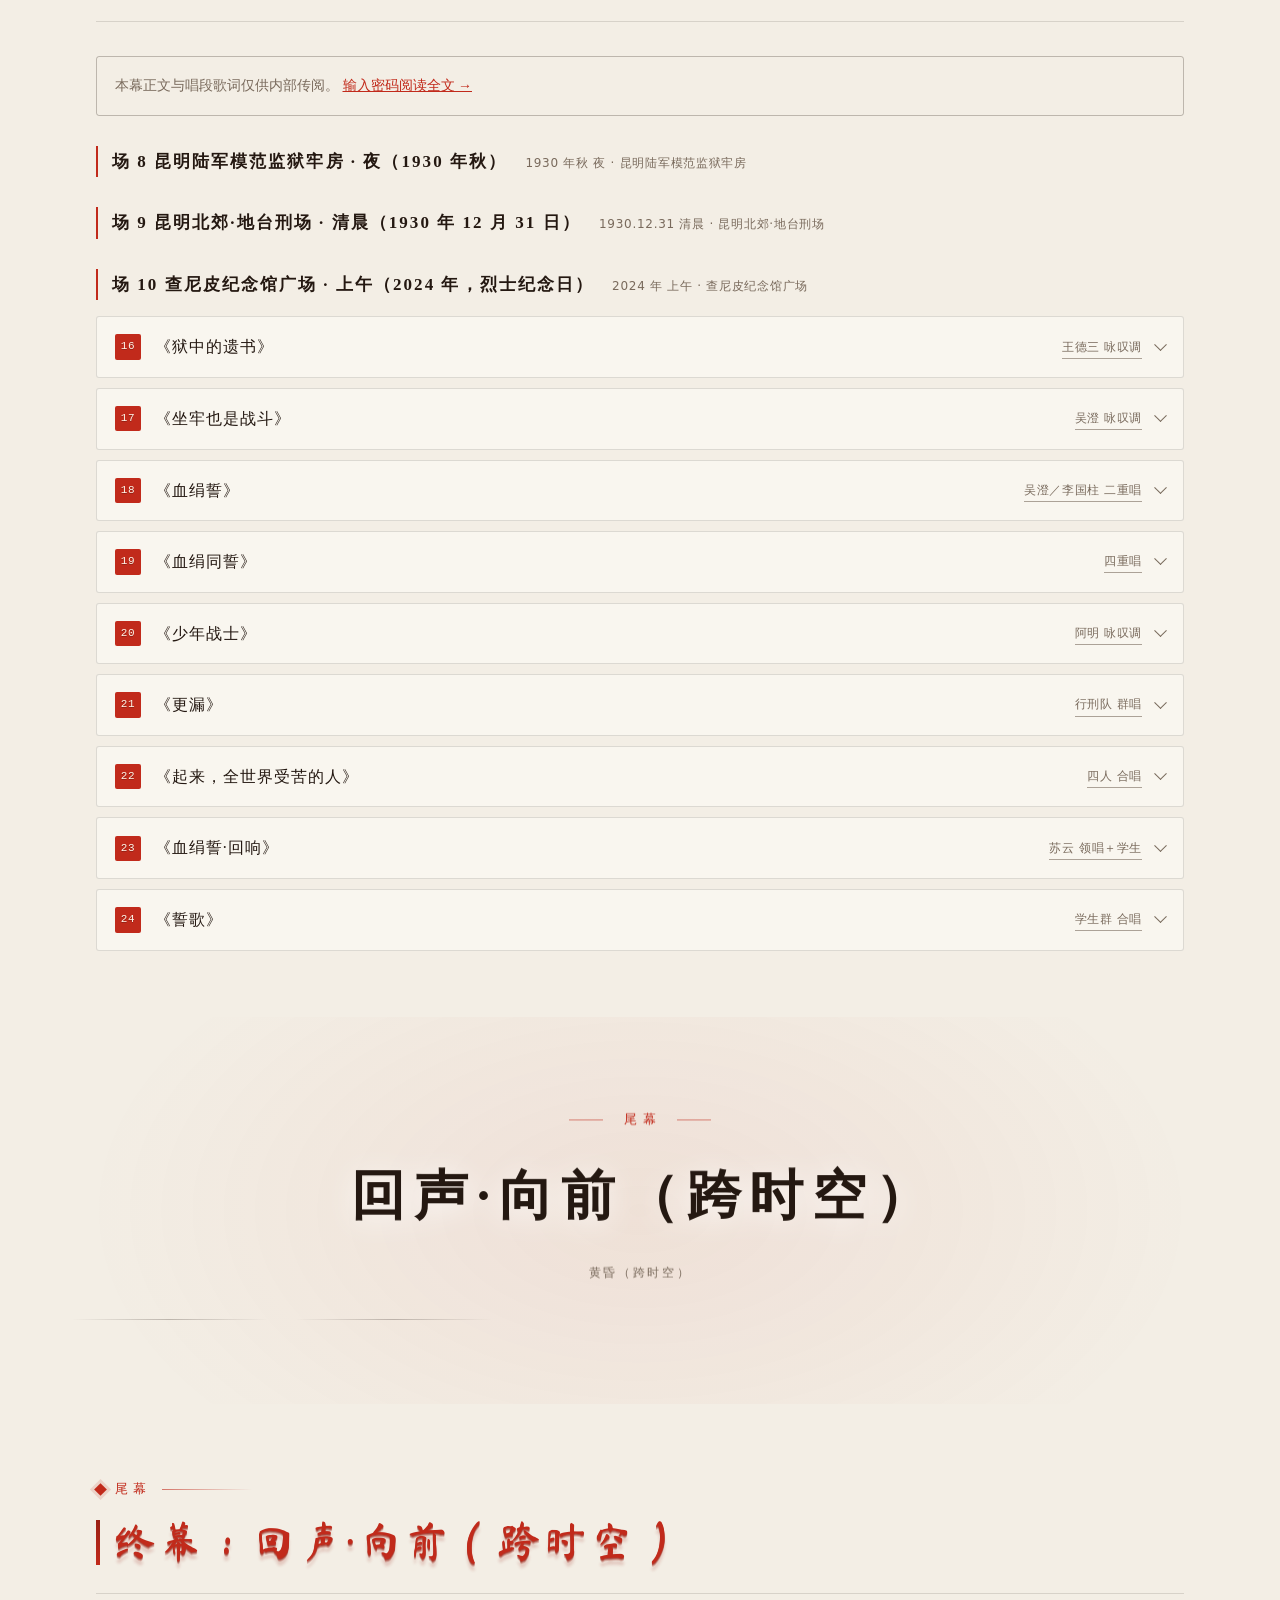
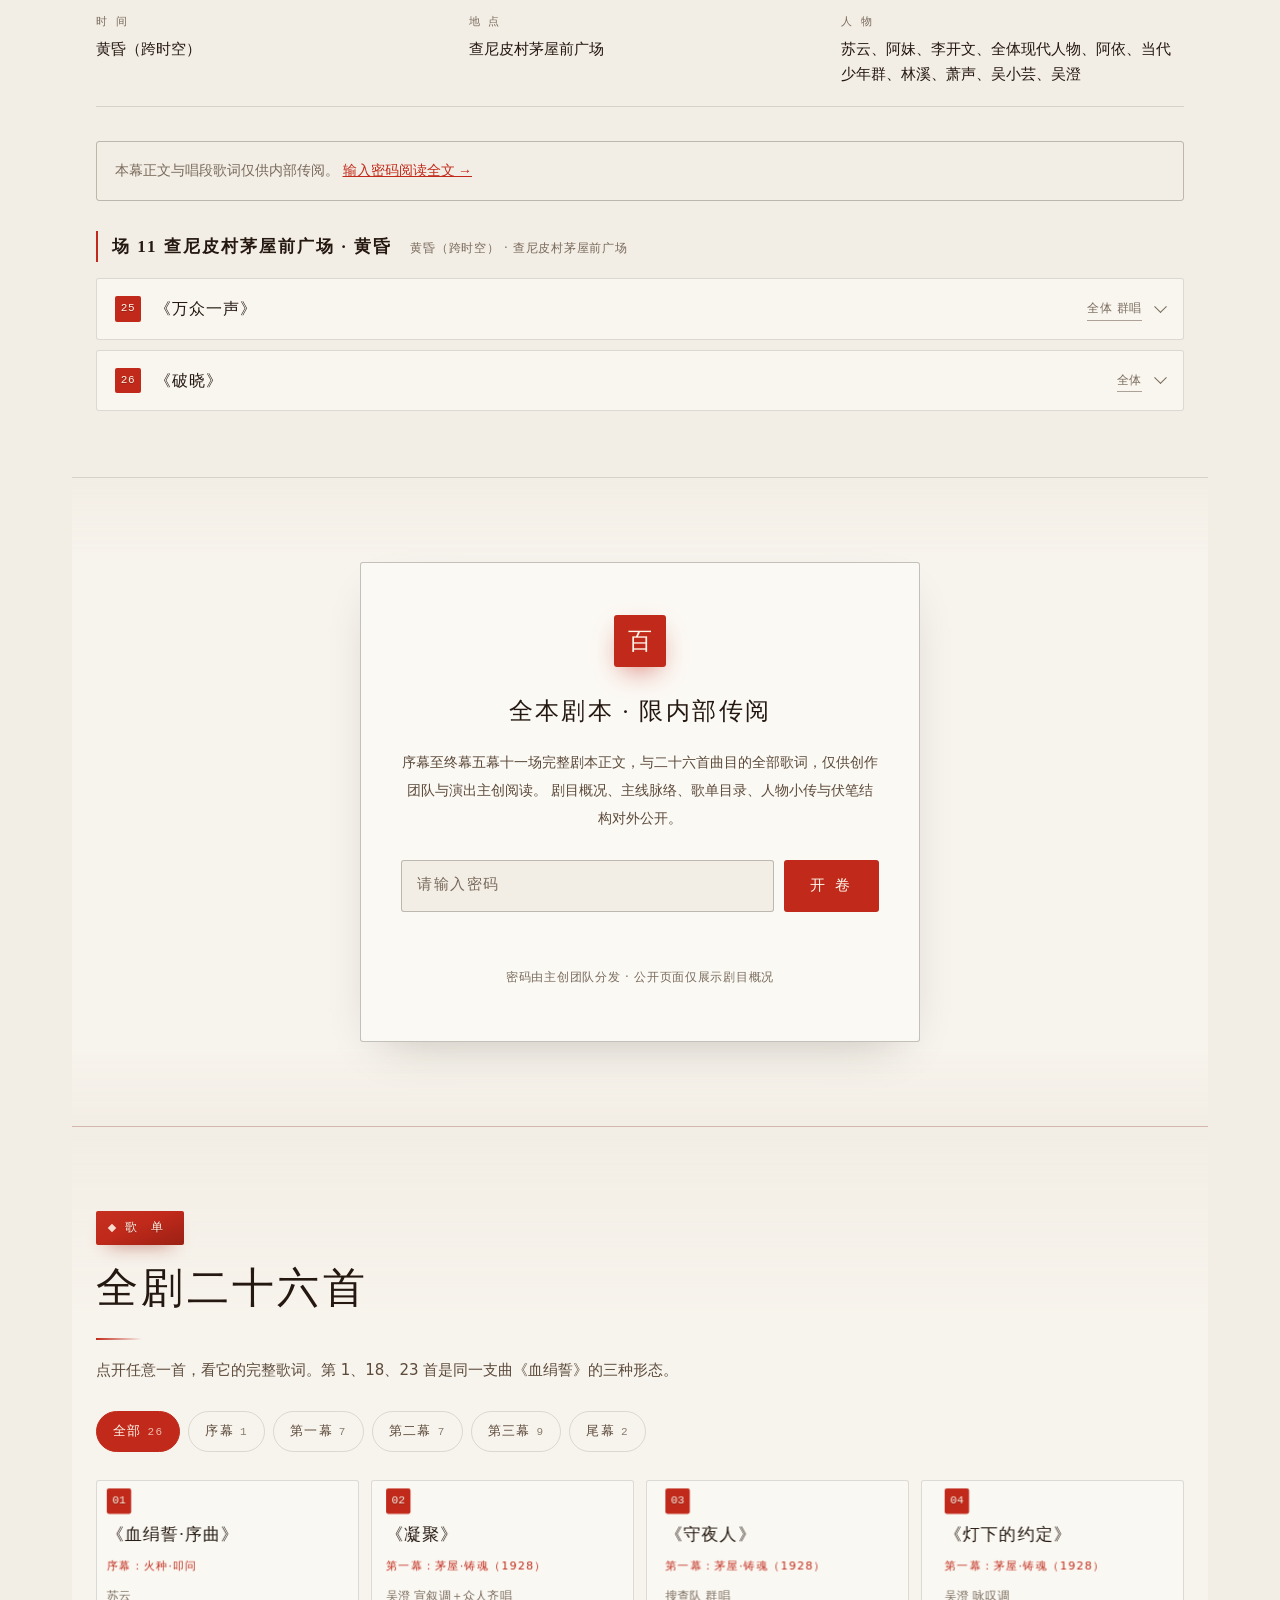
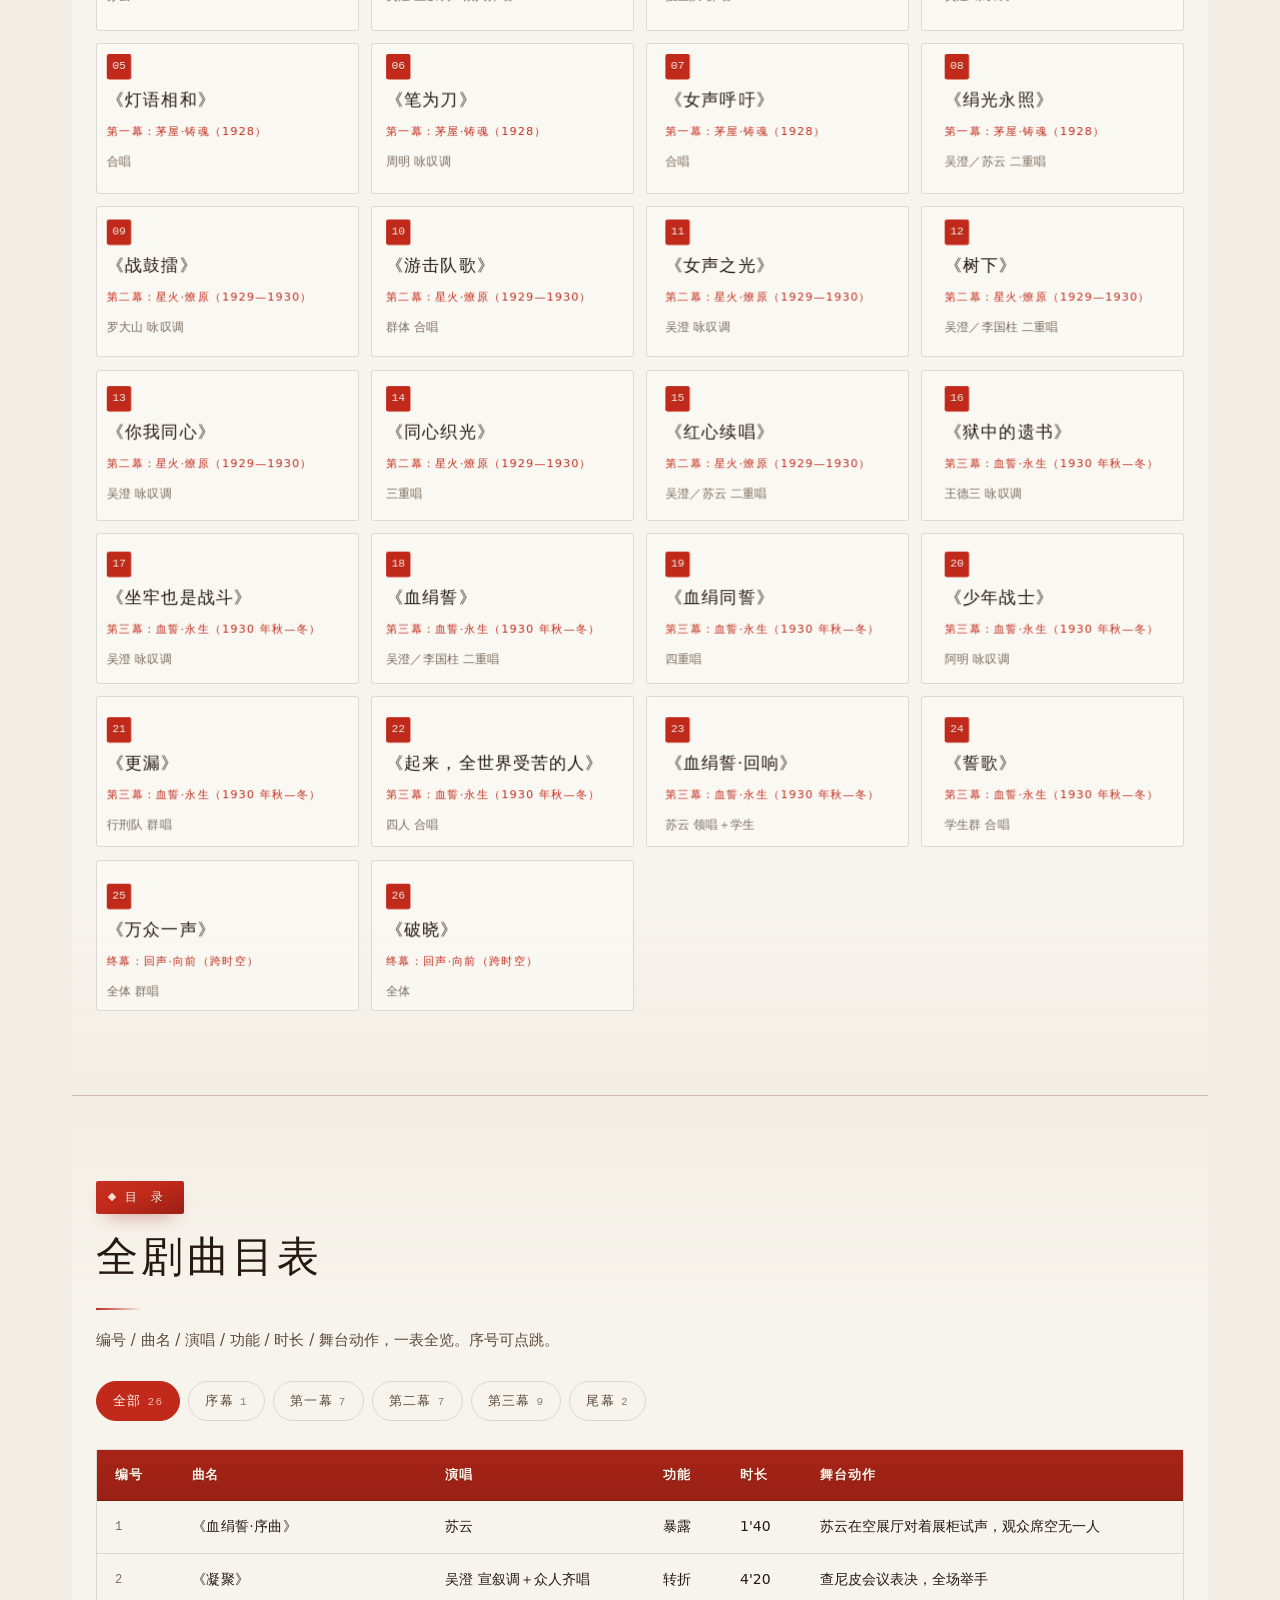
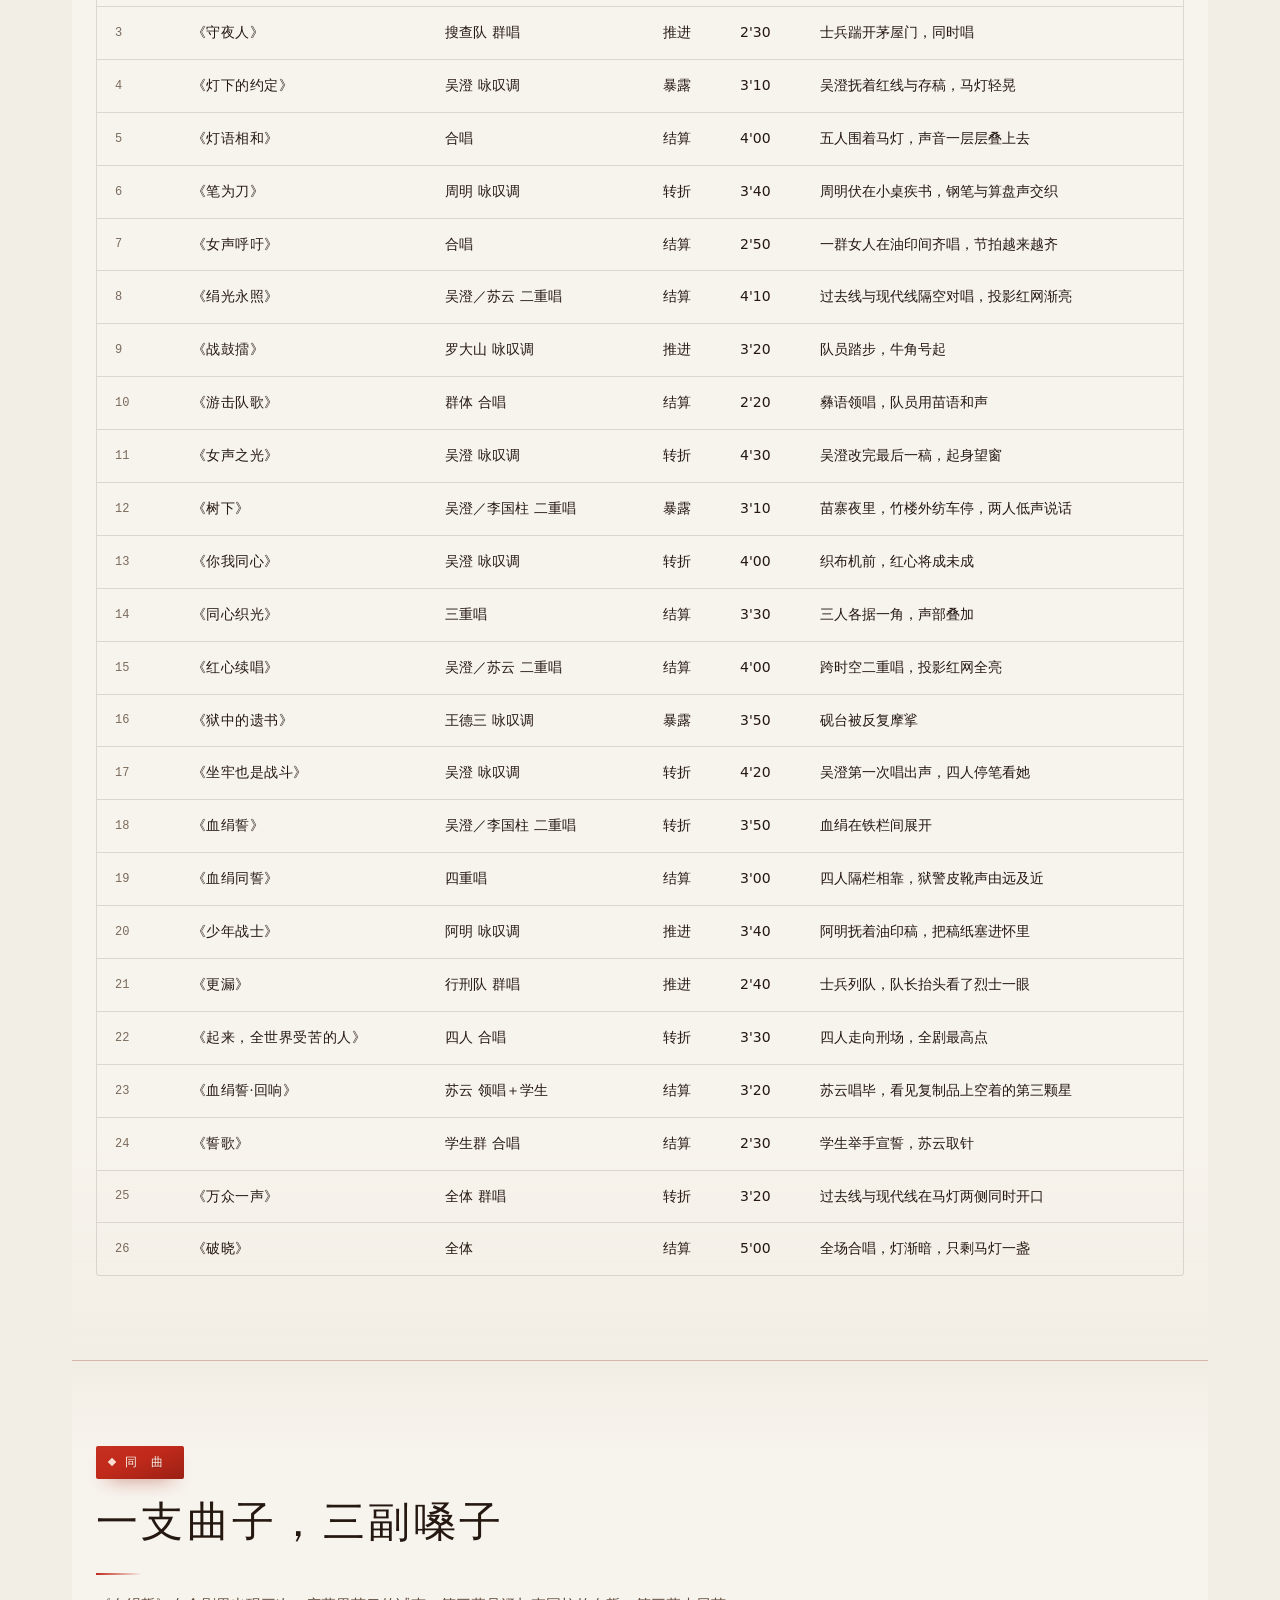
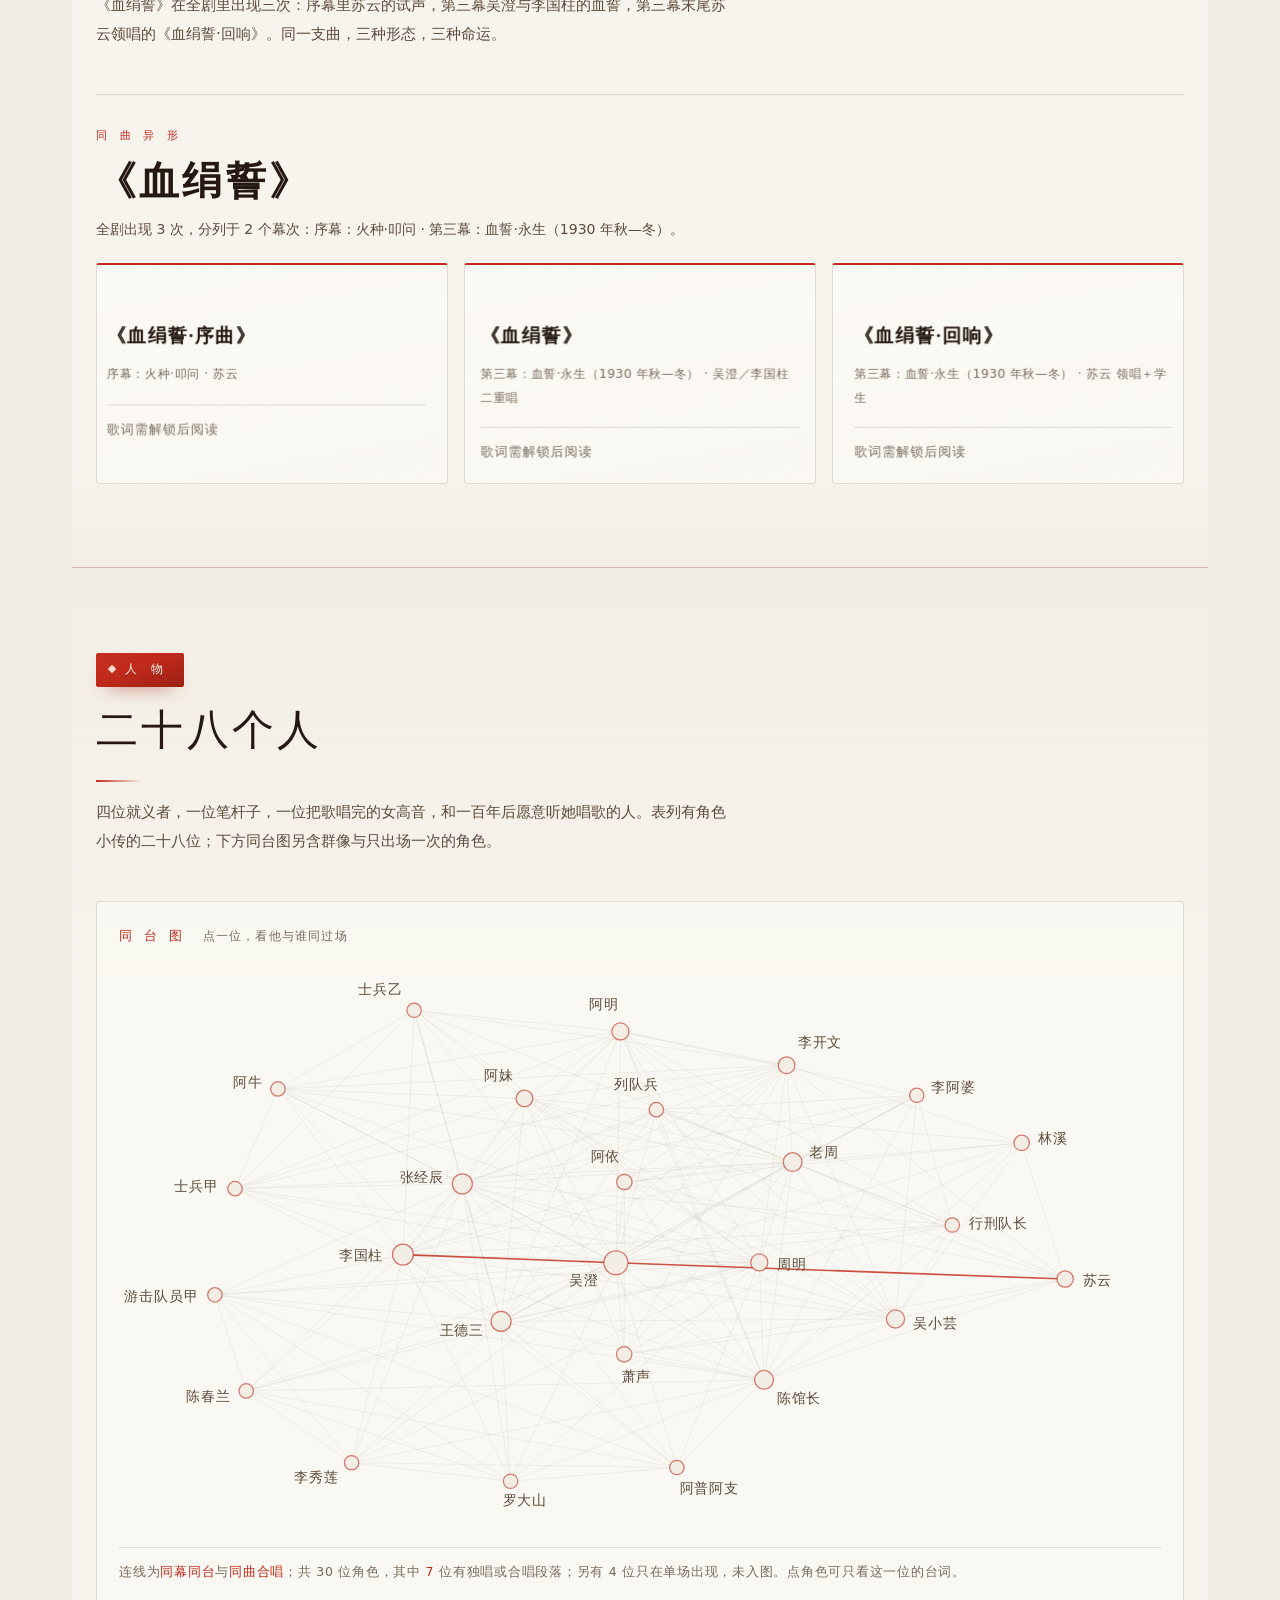
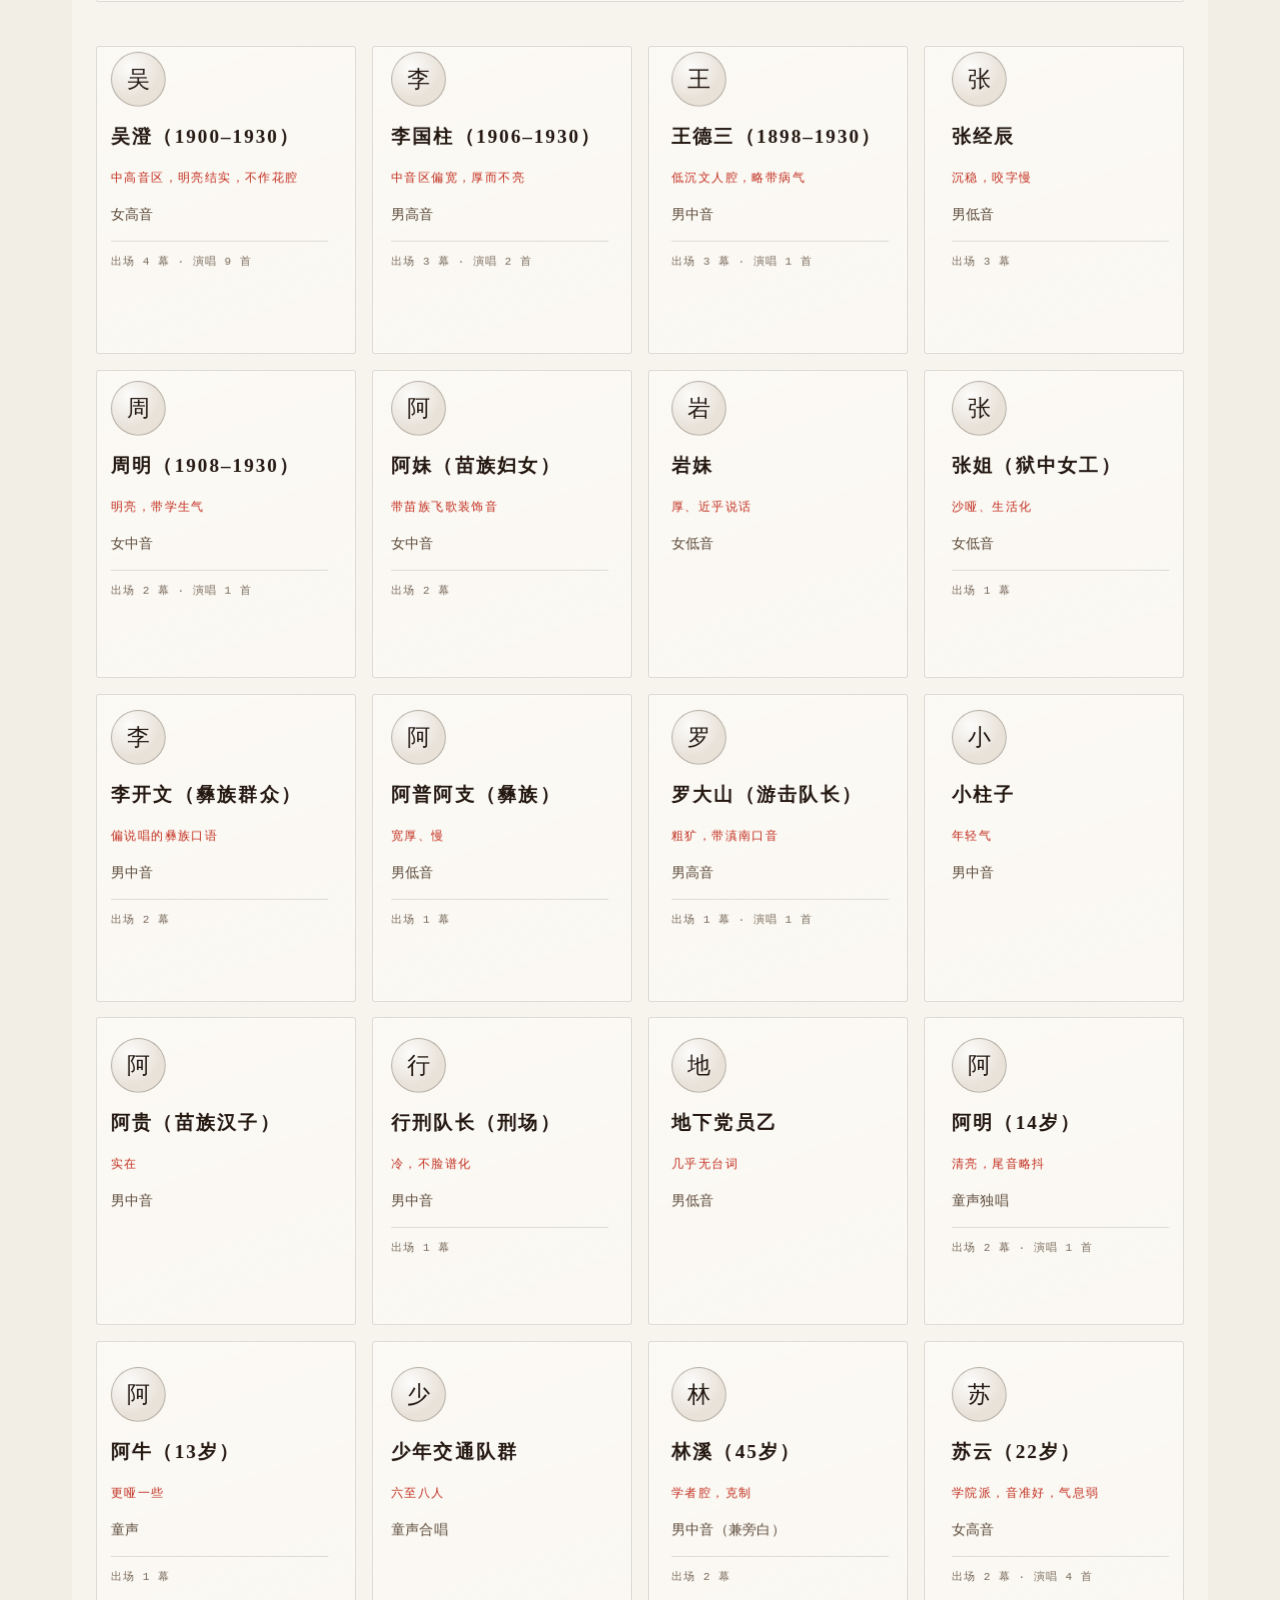
==== commit b58a8340: "破晓界面朱砂精修 + 门户自动收录改造 UI redesign (px1928 / 破晓): - 朱砂精修版：去黄奶油底、提纯红为结构色、清理视觉噪音 - 修复无障碍 reduced-motion 文" ====
--- a/px1928/index.html
+++ b/px1928/index.html
@@ -5,16 +5,16 @@
 <meta name="viewport" content="width=device-width, initial-scale=1, viewport-fit=cover">
 <title>《百年星语·破晓1928》· 云南本土红色歌剧 · 全文在线读</title>
 <meta name="description" content="《百年星语·破晓1928》完整剧本在线读。序幕至终幕五幕十一场、二十六首曲目，从 1928 年蒙自芷村的茅屋，到 1930 年昆明北郊的地台刑场，再回到 2024 年查尼皮纪念馆的一盏马灯。">
-<meta name="theme-color" content="#EFE5D8">
+<meta name="theme-color" content="#F3EEE5">
 <meta property="og:type" content="website">
 <meta property="og:title" content="《百年星语·破晓1928》· 云南本土红色歌剧 · 全文在线读">
 <meta property="og:description" content="《百年星语·破晓1928》完整剧本在线读。序幕至终幕五幕十一场、二十六首曲目，从 1928 年蒙自芷村的茅屋，到 1930 年昆明北郊的地台刑场，再回到 2024 年查尼皮纪念馆的一盏马灯。">
 <meta property="og:locale" content="zh_CN">
 <link rel="icon" href="favicon.svg" type="image/svg+xml">
-<link rel="stylesheet" href="assets/css/tokens.css?v=178432de">
-<link rel="stylesheet" href="assets/css/palette.css?v=178432de">
-<link rel="stylesheet" href="assets/css/fonts.css?v=178432de">
-<link rel="stylesheet" href="assets/css/main.css?v=178432de">
+<link rel="stylesheet" href="assets/css/tokens.css?v=0540e4e6">
+<link rel="stylesheet" href="assets/css/palette.css?v=0540e4e6">
+<link rel="stylesheet" href="assets/css/fonts.css?v=0540e4e6">
+<link rel="stylesheet" href="assets/css/main.css?v=0540e4e6">
 </head>
 <body>
 
@@ -327,7 +327,7 @@
       'promise: ' + String((e.reason && e.reason.message) || e.reason));
   });
 </script>
-<script src="assets/js/data.js?v=178432de"></script>
-<script type="module" src="assets/js/main.js?v=178432de"></script>
+<script src="assets/js/data.js?v=0540e4e6"></script>
+<script type="module" src="assets/js/main.js?v=0540e4e6"></script>
 </body>
 </html>
--- a/px1928/assets/css/palette.css
+++ b/px1928/assets/css/palette.css
@@ -1,27 +1,27 @@
 /* site palette (written by build from site_meta.palette) */
 /* theme: light */
 :root {
-  --bg: #EFE5D8;
-  --bg-2: #FBF6EE;
-  --bg-3: #E2D3C2;
+  --bg: #F3EEE5;
+  --bg-2: #FBF9F4;
+  --bg-3: #E8E2D8;
   --paper: #241811;
-  --paper-2: #574235;
-  --paper-3: #755E4E;
-  --accent: #B22D1D;
-  --accent-2: #806010;
+  --paper-2: #5C4A3A;
+  --paper-3: #796a5c;
+  --accent: #C12A1B;
+  --accent-2: #86681a;
   --accent-3: #33486B;
-  --accent-deep: #8A1E13;
+  --accent-deep: #9A2014;
   --on-accent: #FFF6EA;
   --on-accent-deep: #FFF6EA;
   --line:      rgba(36,24,17,0.13);
   --line-2:    rgba(36,24,17,0.26);
-  --surface-top:      rgba(251,246,238,0.82);
-  --surface-top-soft: rgba(251,246,238,0.4);
-  --surface-rail:     rgba(251,246,238,0.46);
-  --surface-modal:    rgba(251,246,238,0.92);
-  --surface-band:     rgba(251,246,238,0.52);
-  --surface-card:     rgba(251,246,238,0.7);
-  --surface-card-hover: rgba(251,246,238,0.96);
+  --surface-top:      rgba(251,249,244,0.82);
+  --surface-top-soft: rgba(251,249,244,0.4);
+  --surface-rail:     rgba(251,249,244,0.46);
+  --surface-modal:    rgba(251,249,244,0.92);
+  --surface-band:     rgba(251,249,244,0.52);
+  --surface-card:     rgba(251,249,244,0.7);
+  --surface-card-hover: rgba(251,249,244,0.96);
   --surface-chip:     rgba(36,24,17,0.06);
   --surface-chip-hover: rgba(36,24,17,0.04);
   --surface-sheen:    rgba(255, 255, 255, .92);
@@ -34,9 +34,9 @@
 }
 
 [data-theme="dark"] {
-  --surface-top:      rgba(108,103,97,0.9);
-  --surface-top-soft: rgba(108,103,97,0.52);
-  --surface-rail:     rgba(108,103,97,0.55);
+  --surface-top:      rgba(109,107,103,0.9);
+  --surface-top-soft: rgba(109,107,103,0.52);
+  --surface-rail:     rgba(109,107,103,0.55);
   --surface-modal:    rgba(6, 5, 4, .86);
   --surface-band:     rgba(0, 0, 0, .22);
   --surface-card:     rgba(255, 255, 255, .02);
--- a/px1928/assets/css/main.css
+++ b/px1928/assets/css/main.css
@@ -63,7 +63,7 @@
   background-image: url("data:image/svg+xml,%3Csvg xmlns='http://www.w3.org/2000/svg' width='160' height='160'%3E%3Cfilter id='n'%3E%3CfeTurbulence type='fractalNoise' baseFrequency='.85' numOctaves='3'/%3E%3C/filter%3E%3Crect width='160' height='160' filter='url(%23n)'/%3E%3C/svg%3E");
 }
 
-.page { position: relative; z-index: 3; padding-left: var(--rail); }
+.page { position: relative; z-index: 3; padding-left: var(--rail); padding-right: var(--rail); }
 
 /* ── 顶栏 ─────────────────────────────────────────────── */
 .topbar {
@@ -485,7 +485,7 @@
 /* 剧本正文（公开层为空时提示解锁） */
 .body-note {
   font-family: var(--serif); font-size: 14px; color: var(--paper-3);
-  border: 1px dashed var(--line-2); border-radius: var(--r);
+  border: 1px solid var(--line-2); border-radius: var(--r);
   padding: 16px 18px; margin: 14px 0 26px;
 }
 .body-note button {
@@ -828,7 +828,7 @@
 .modal-body .song-stage { color: var(--paper-3); font-style: italic; font-size: 14px; }
 .modal-lock {
   font-family: var(--serif); color: var(--paper-3);
-  border: 1px dashed var(--line-2); padding: 18px; border-radius: var(--r);
+  border: 1px solid var(--line-2); padding: 18px; border-radius: var(--r);
   text-align: center;
 }
 
@@ -1008,6 +1008,13 @@
     transition-duration: .01ms !important;
     scroll-behavior: auto !important;
   }
+  /* 减少动态时，所有「入场起始隐藏」的内容直接呈现终态，避免文字不可见（无障碍） */
+  .hero-kicker, .hero-title, .hero-sub, .hero-meta, .hero-credits,
+  .hero-cta, .hero-ghost, .hero-resume,
+  .sec-head, .sec-head > *, .reveal, .revealed,
+  .act-title, .act-sub, .front-lead, .front-lead > * {
+    opacity: 1 !important; transform: none !important;
+  }
 }
 
 /* ── 打印 ─────────────────────────────────────────────── */
@@ -1425,7 +1432,7 @@
 /* ══ 唱段卡：表演者可点，联动角色筛选 ═════════════════ */
 .song-perf {
   border: 0; background: transparent; padding: 0; cursor: pointer;
-  border-bottom: 1px dashed color-mix(in srgb, var(--paper-3) 60%, transparent);
+  border-bottom: 1px solid color-mix(in srgb, var(--paper-3) 60%, transparent);
   transition: color .25s, border-color .25s;
 }
 button.song-perf:hover { color: var(--accent); border-color: var(--accent); }
@@ -1446,7 +1453,7 @@
 .song-perf-row {
   display: flex; align-items: center; flex-wrap: wrap; gap: 7px;
   padding: 12px 0 14px; margin-bottom: 6px;
-  border-bottom: 1px dashed var(--line);
+  border-bottom: 1px solid var(--line);
 }
 .spr-label {
   font-family: var(--serif); font-size: 11.5px; letter-spacing: .26em;
@@ -1671,7 +1678,7 @@
 .cast-stat {
   font-family: var(--mono); font-size: 11px; letter-spacing: .08em;
   color: var(--paper-3);
-  border-top: 1px dashed var(--line);
+  border-top: 1px solid var(--line);
   padding-top: 10px;
 }
 
@@ -1949,7 +1956,7 @@
 .front-lead p {
   margin: 0 0 8px;
   font-family: var(--serif);
-  font-size: 15px; line-height: 1.95;
+  font-size: 16px; line-height: 1.95;
   color: var(--paper-2);
   letter-spacing: .04em;
 }
@@ -2108,7 +2115,7 @@
   grid-column: 1 / -1;
   display: grid; justify-items: center; gap: 14px;
   padding: 46px 24px;
-  border: 1px dashed color-mix(in srgb, var(--accent) 28%, transparent);
+  border: 1px solid color-mix(in srgb, var(--accent) 28%, transparent);
   border-radius: var(--r);
   background: color-mix(in srgb, var(--accent) 3%, transparent);
 }
@@ -3081,6 +3088,9 @@
 
   /* 角色筛选条 */
   .role-bar .rb-clear { min-height: 44px; padding: 8px 14px; }
+
+  /* 同台图降级后的角色徽章：基础层 min-height:40px，实测 43.75px，差一点 */
+  .map-chip { min-height: 44px; }
 
   /* 回到顶部 */
   .to-top { width: 44px; height: 44px; }
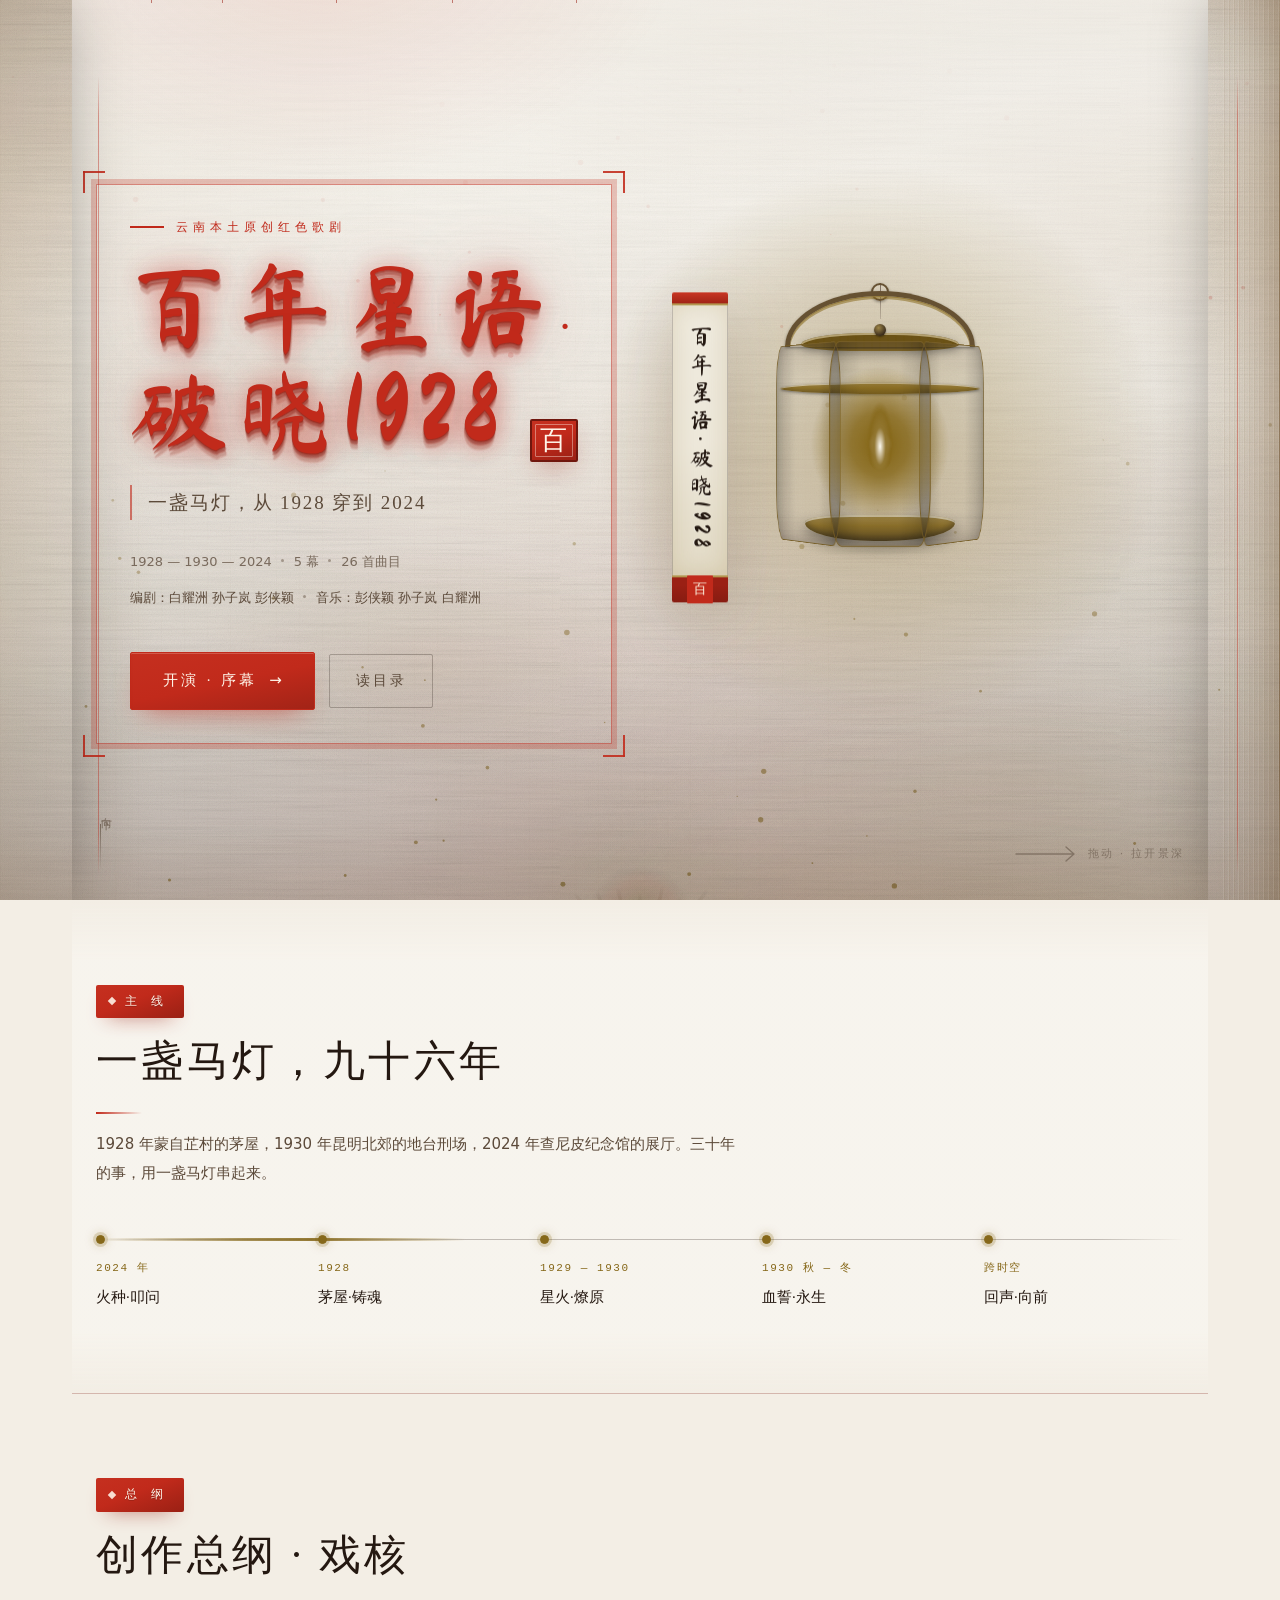
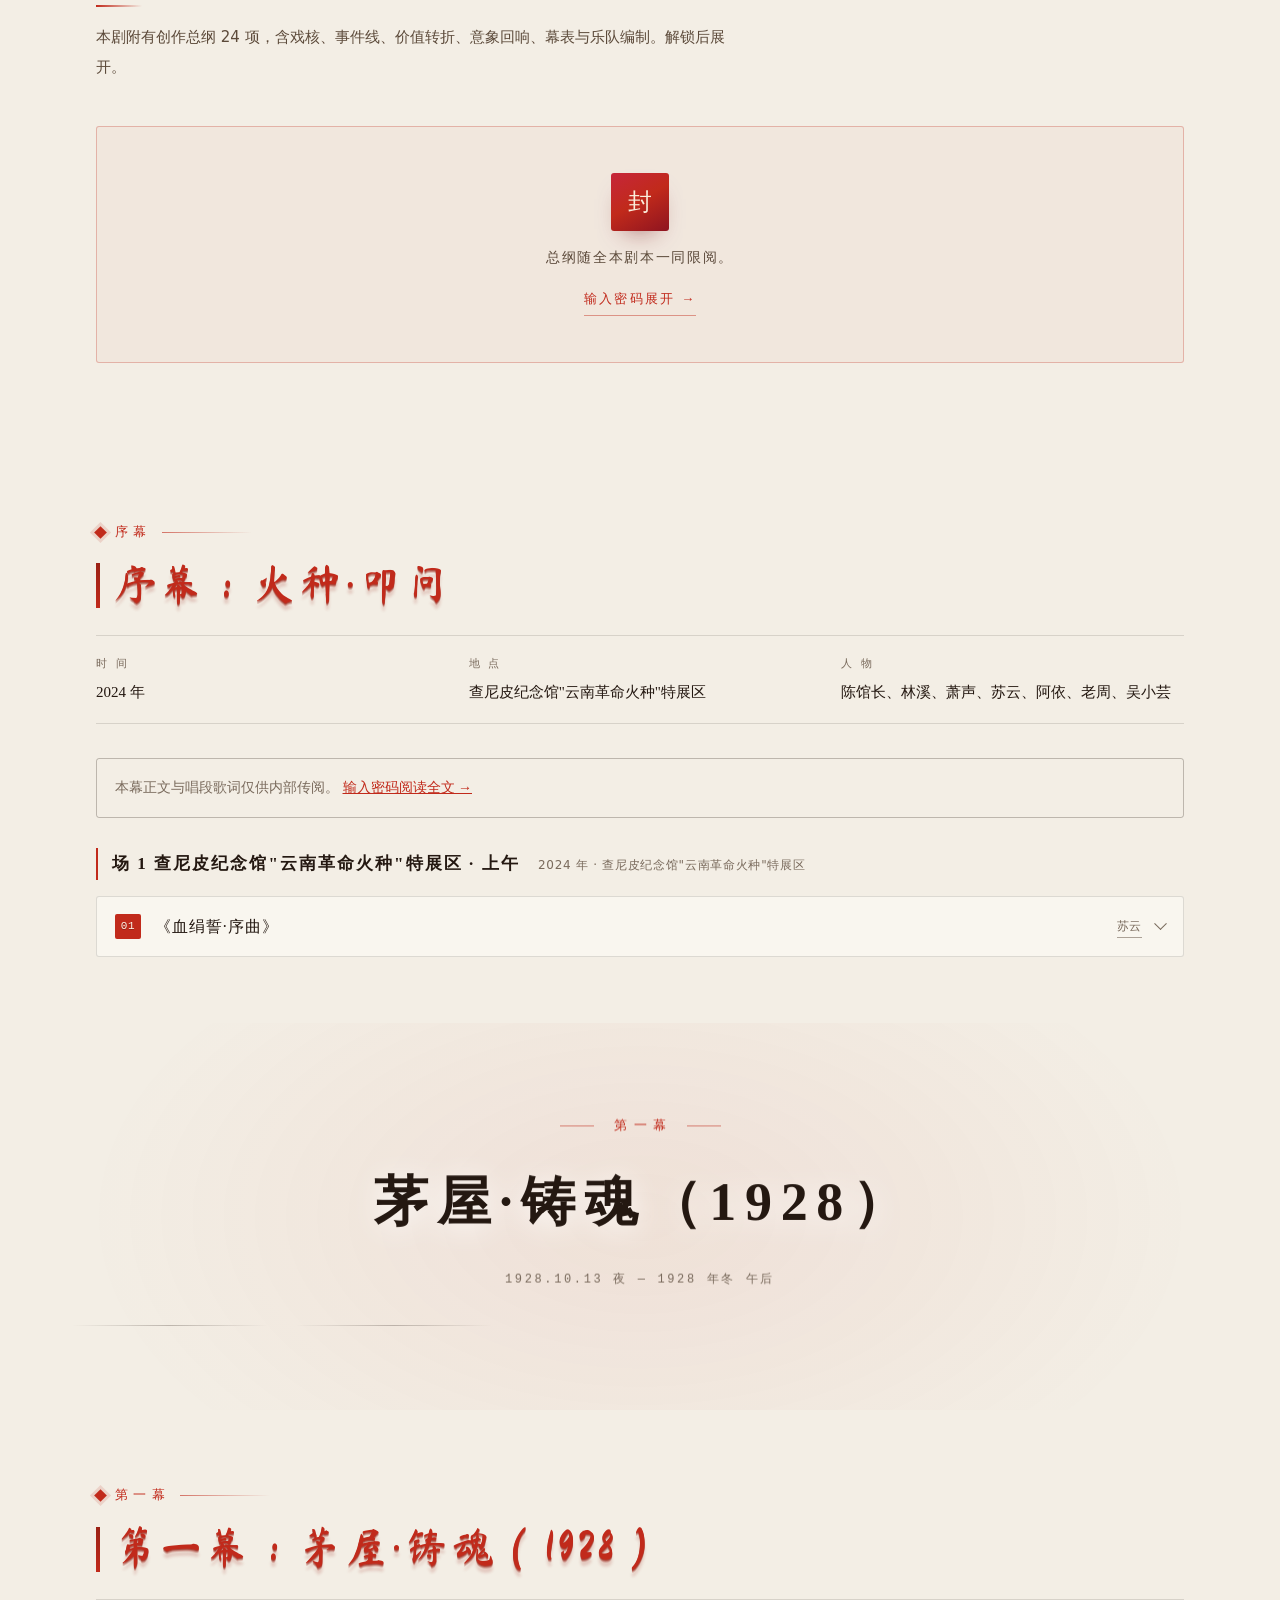
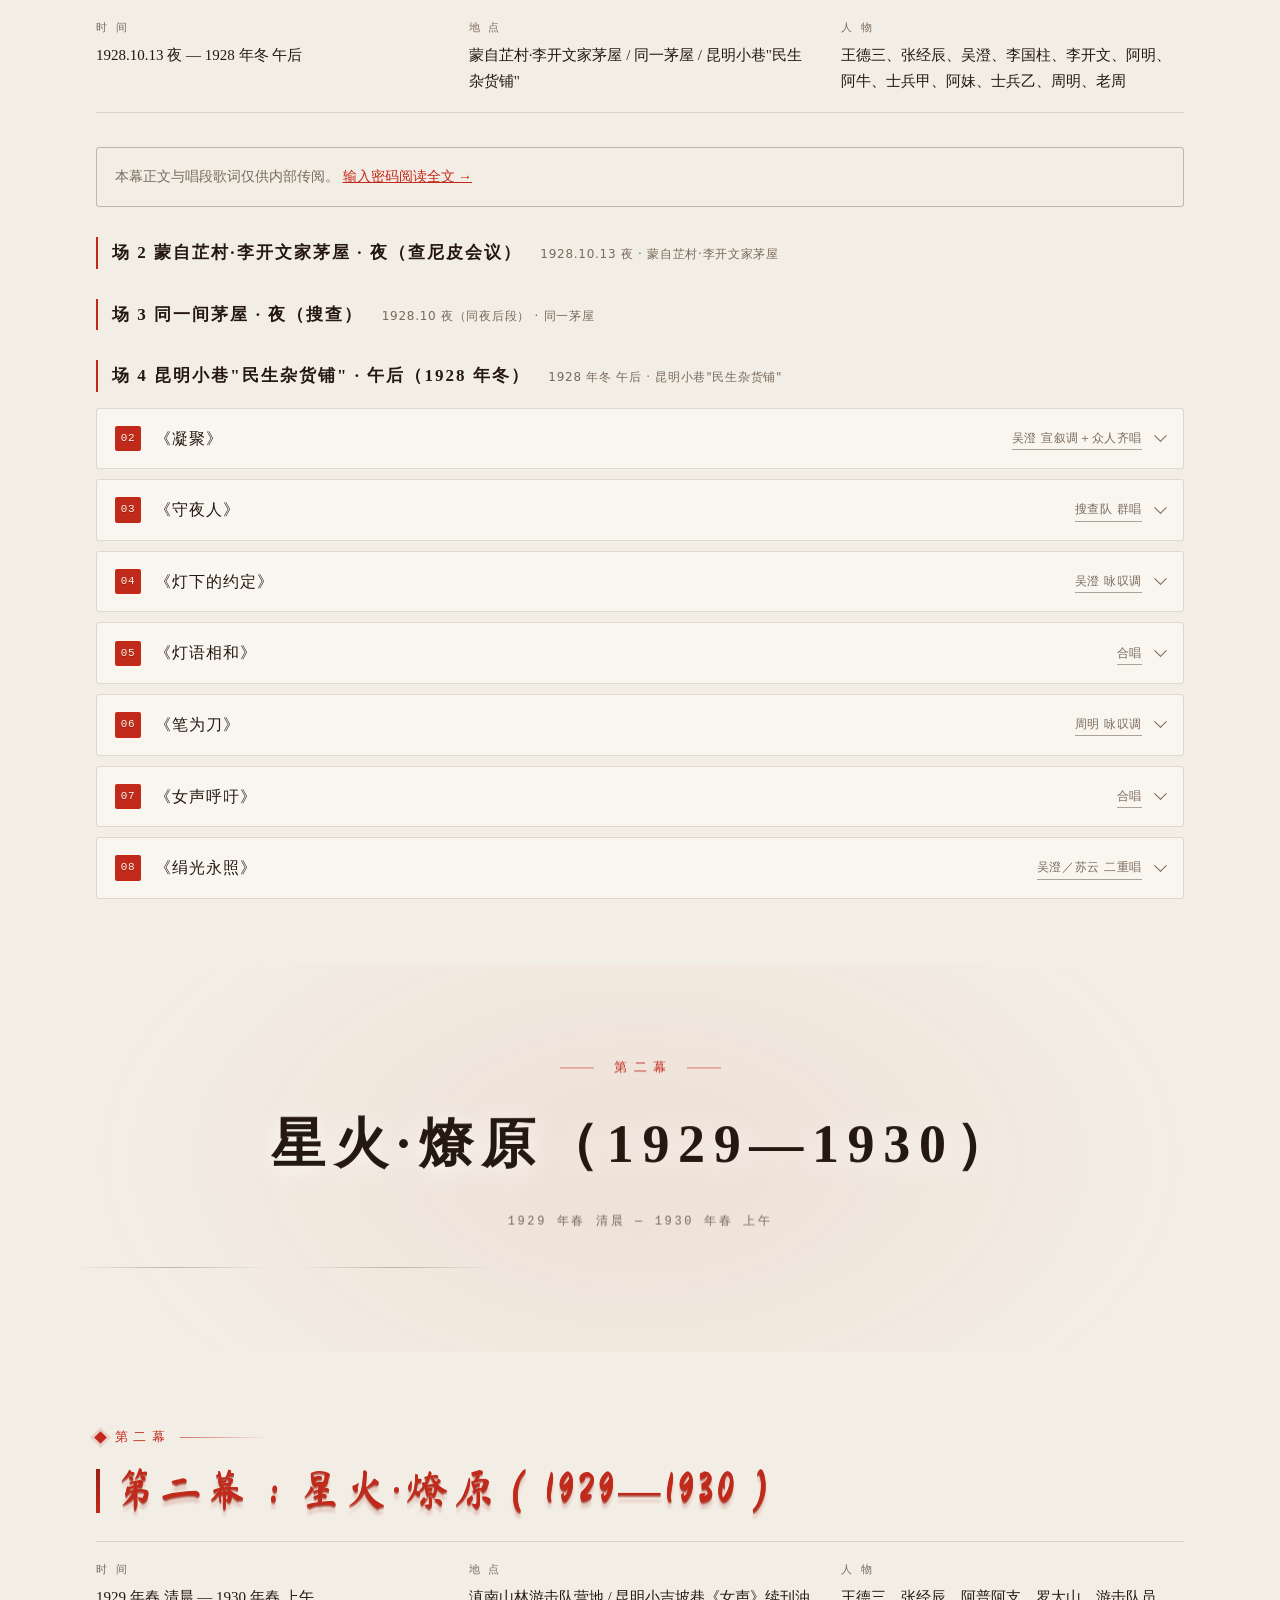
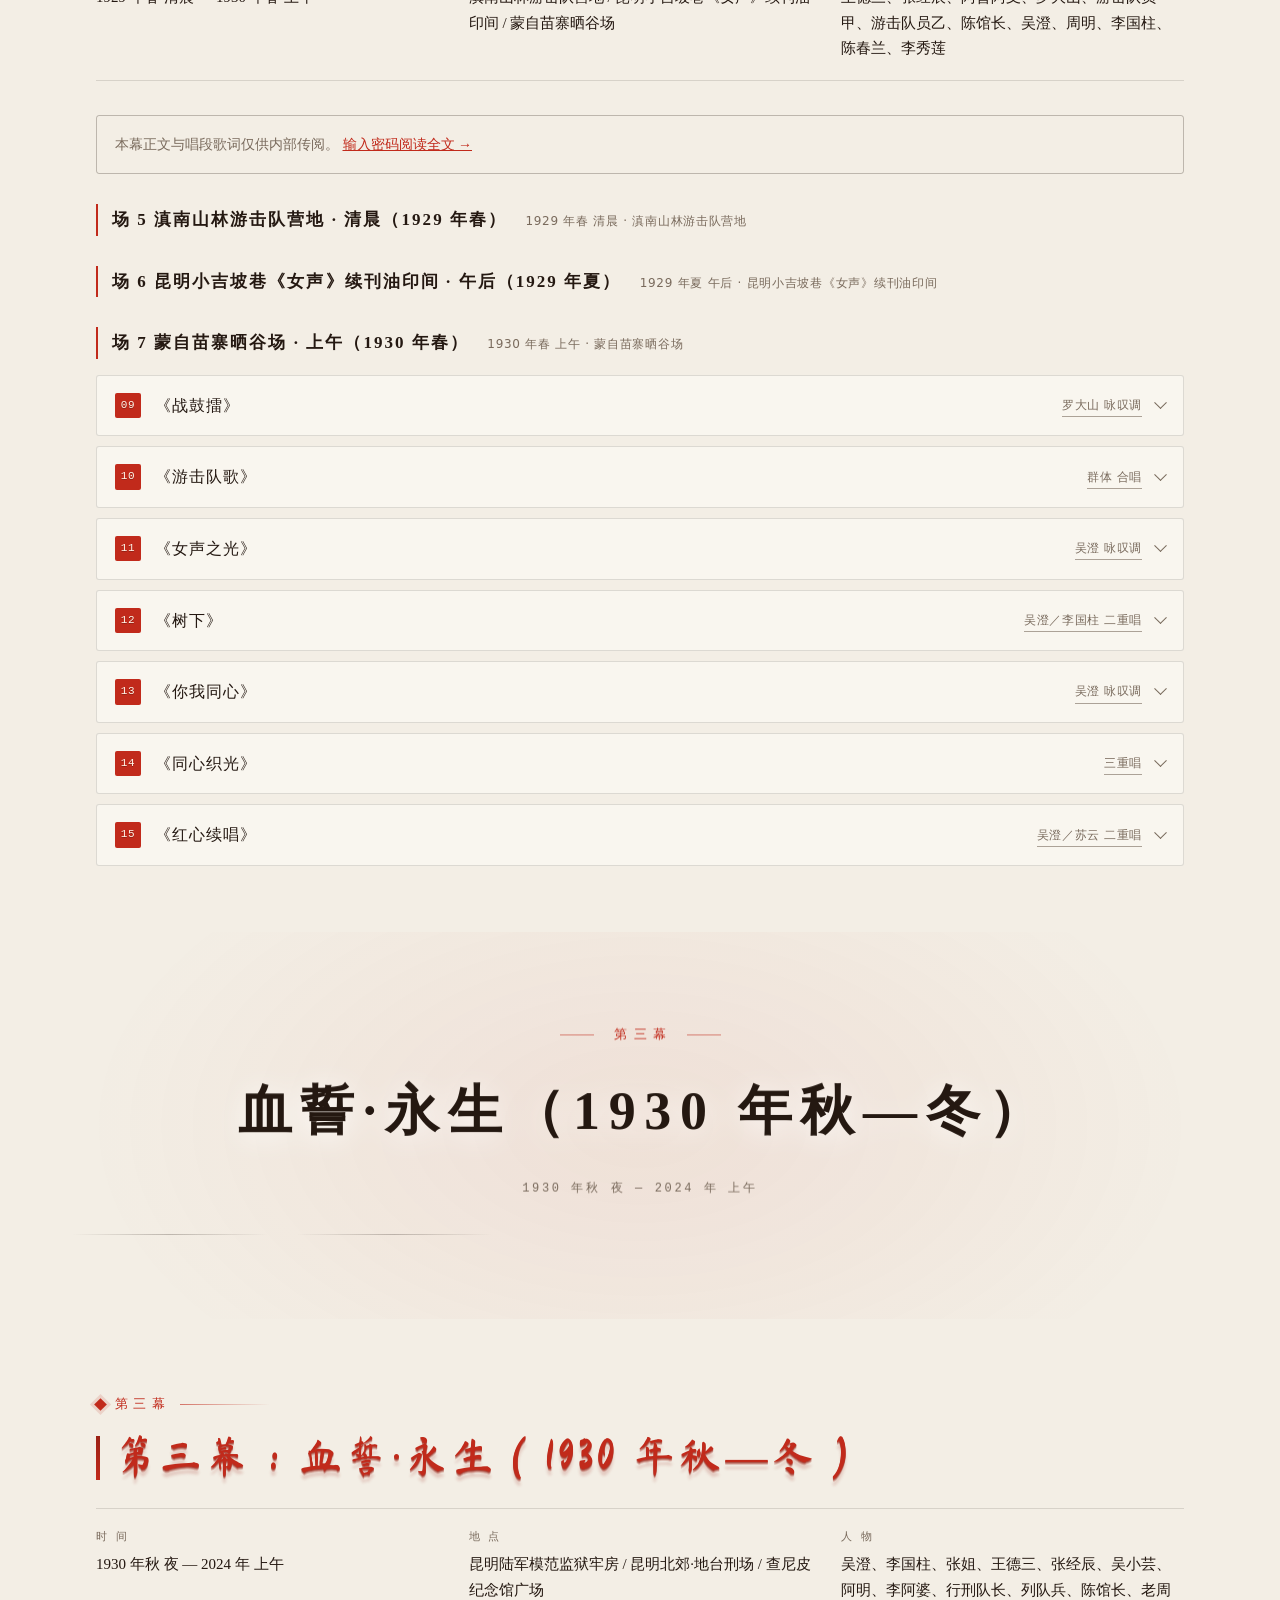
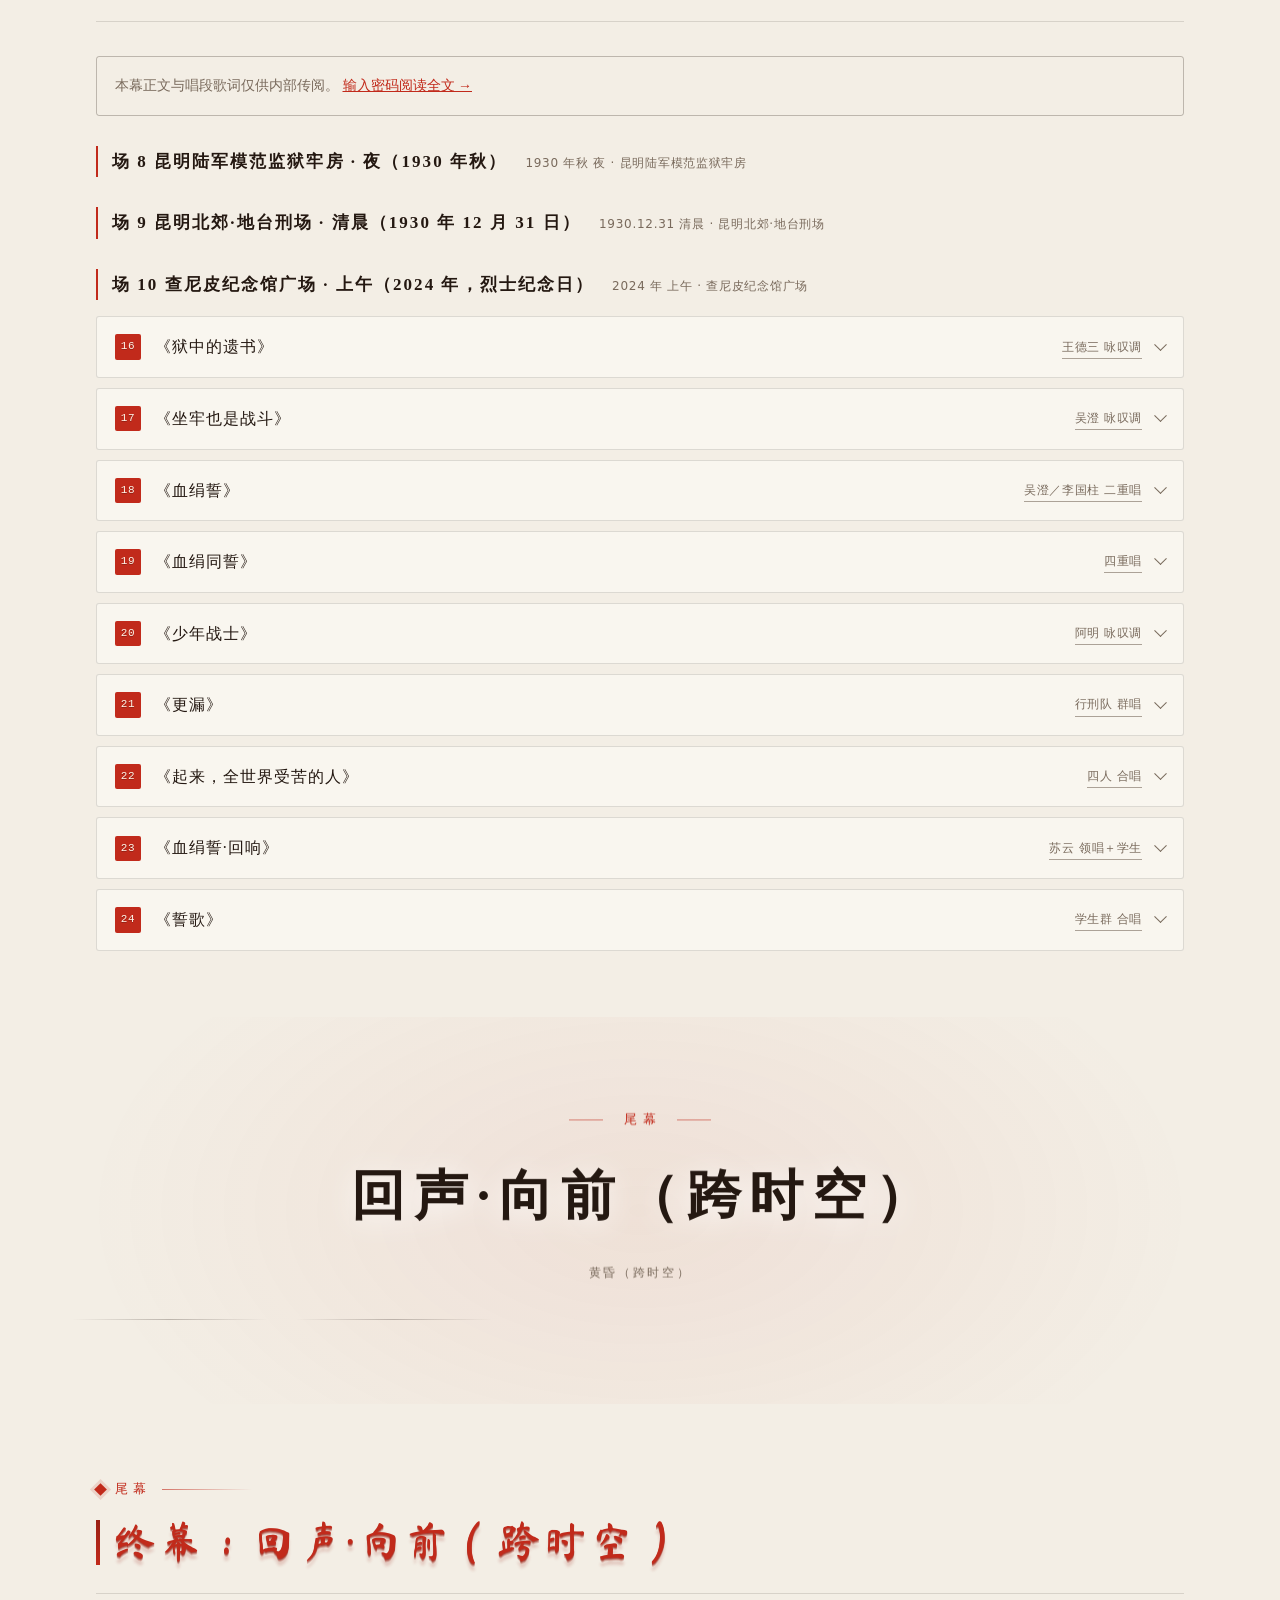
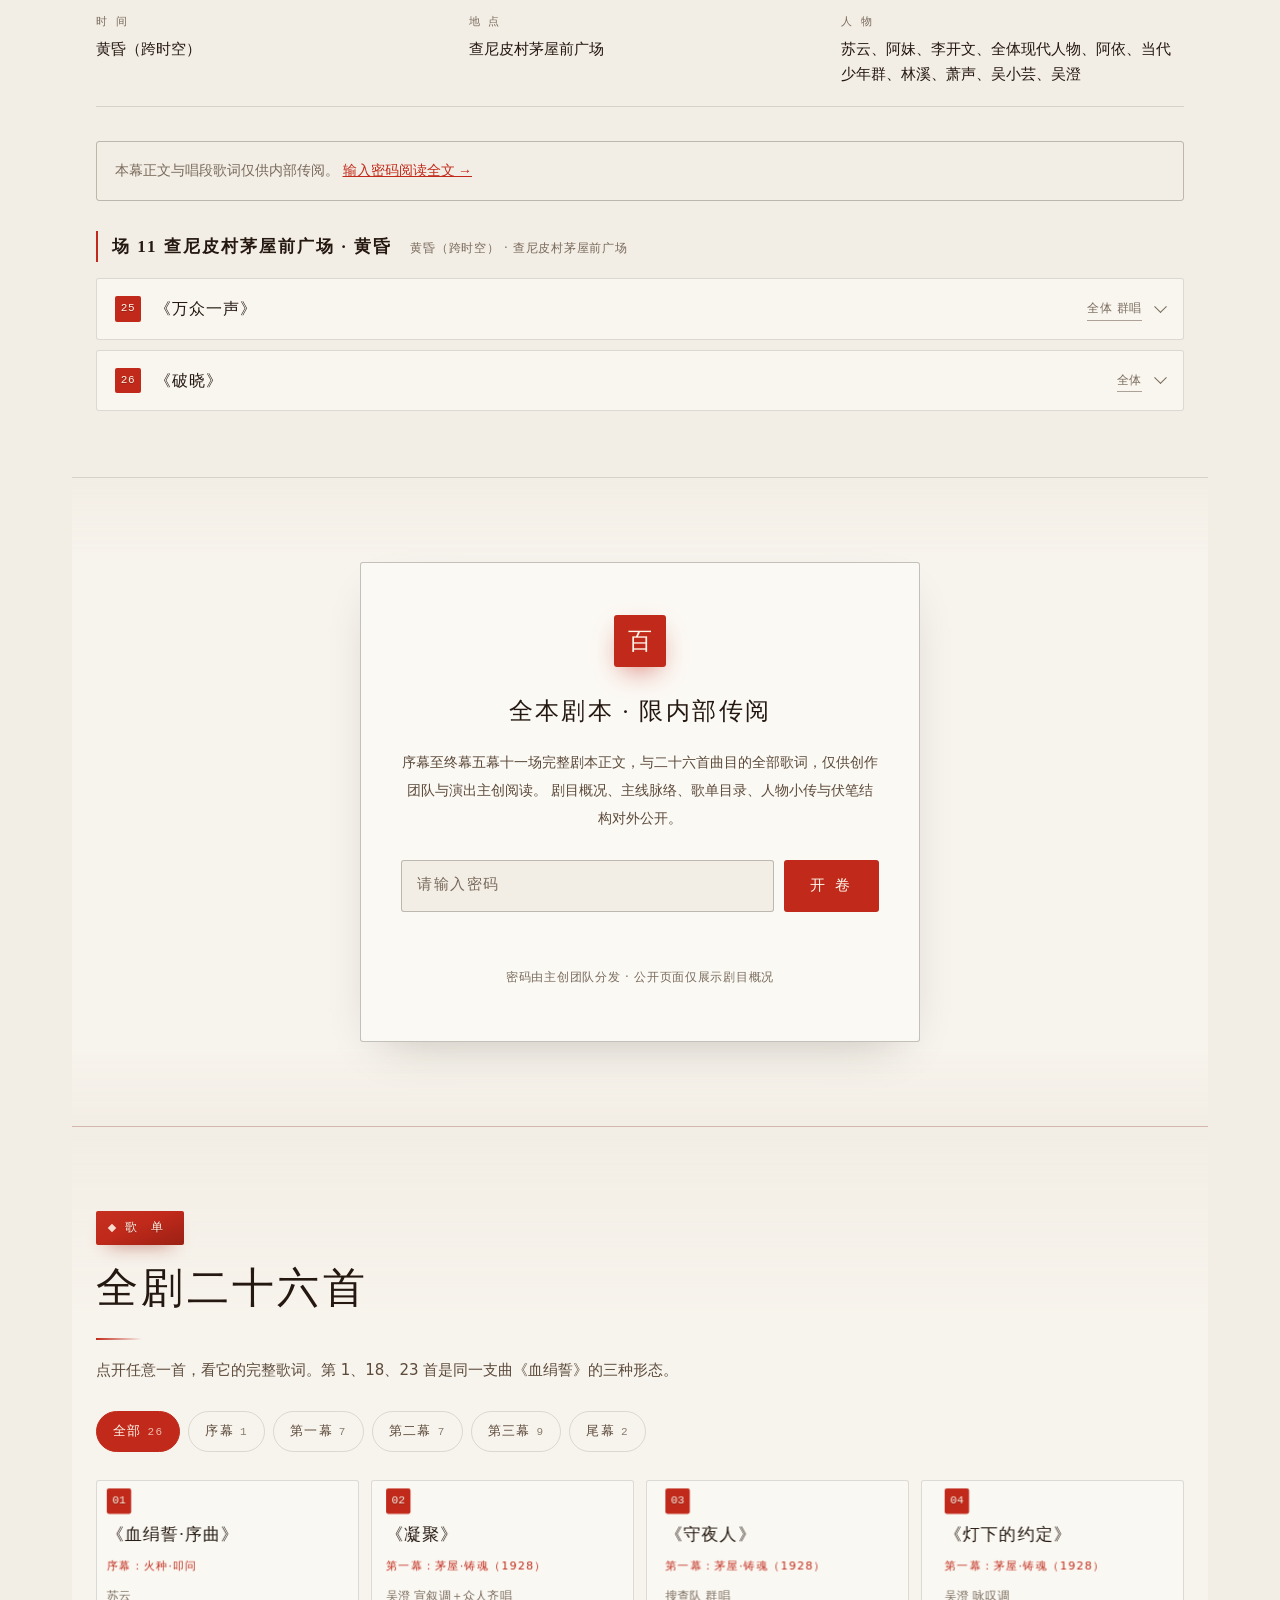
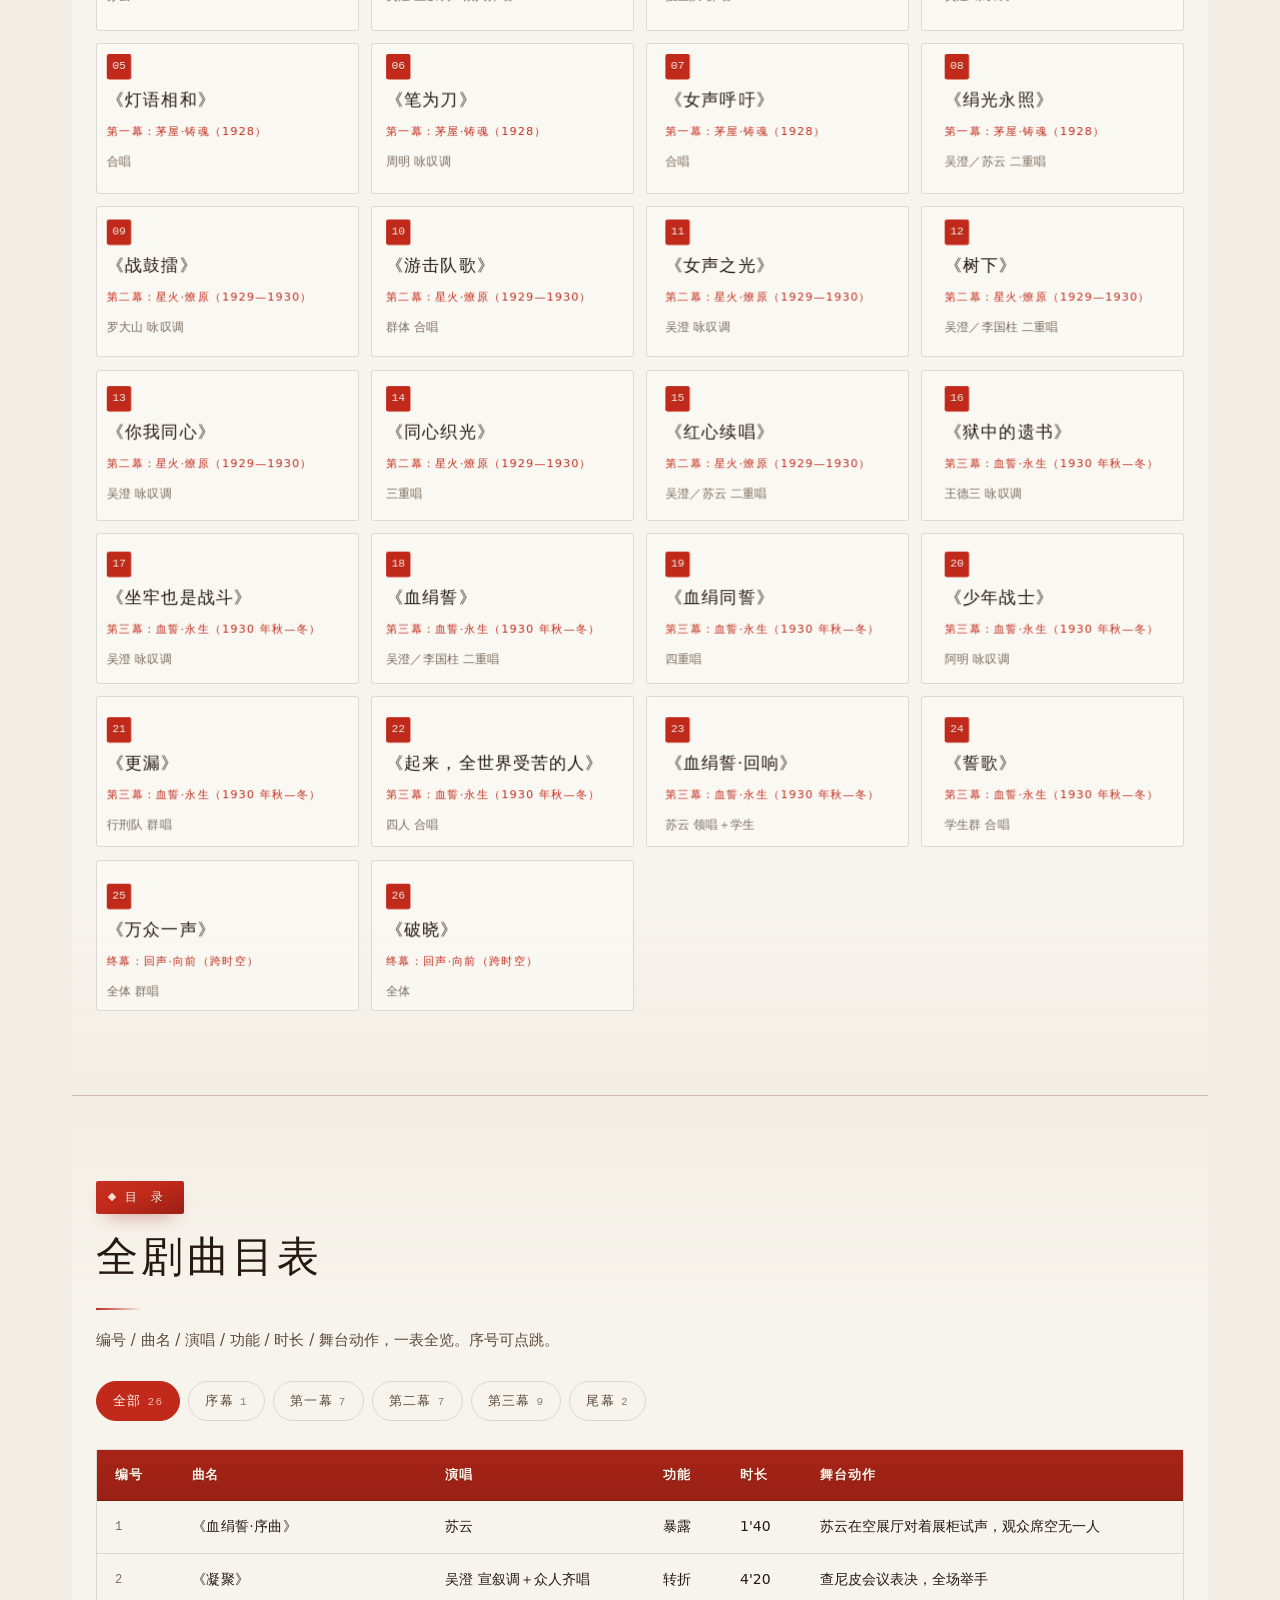
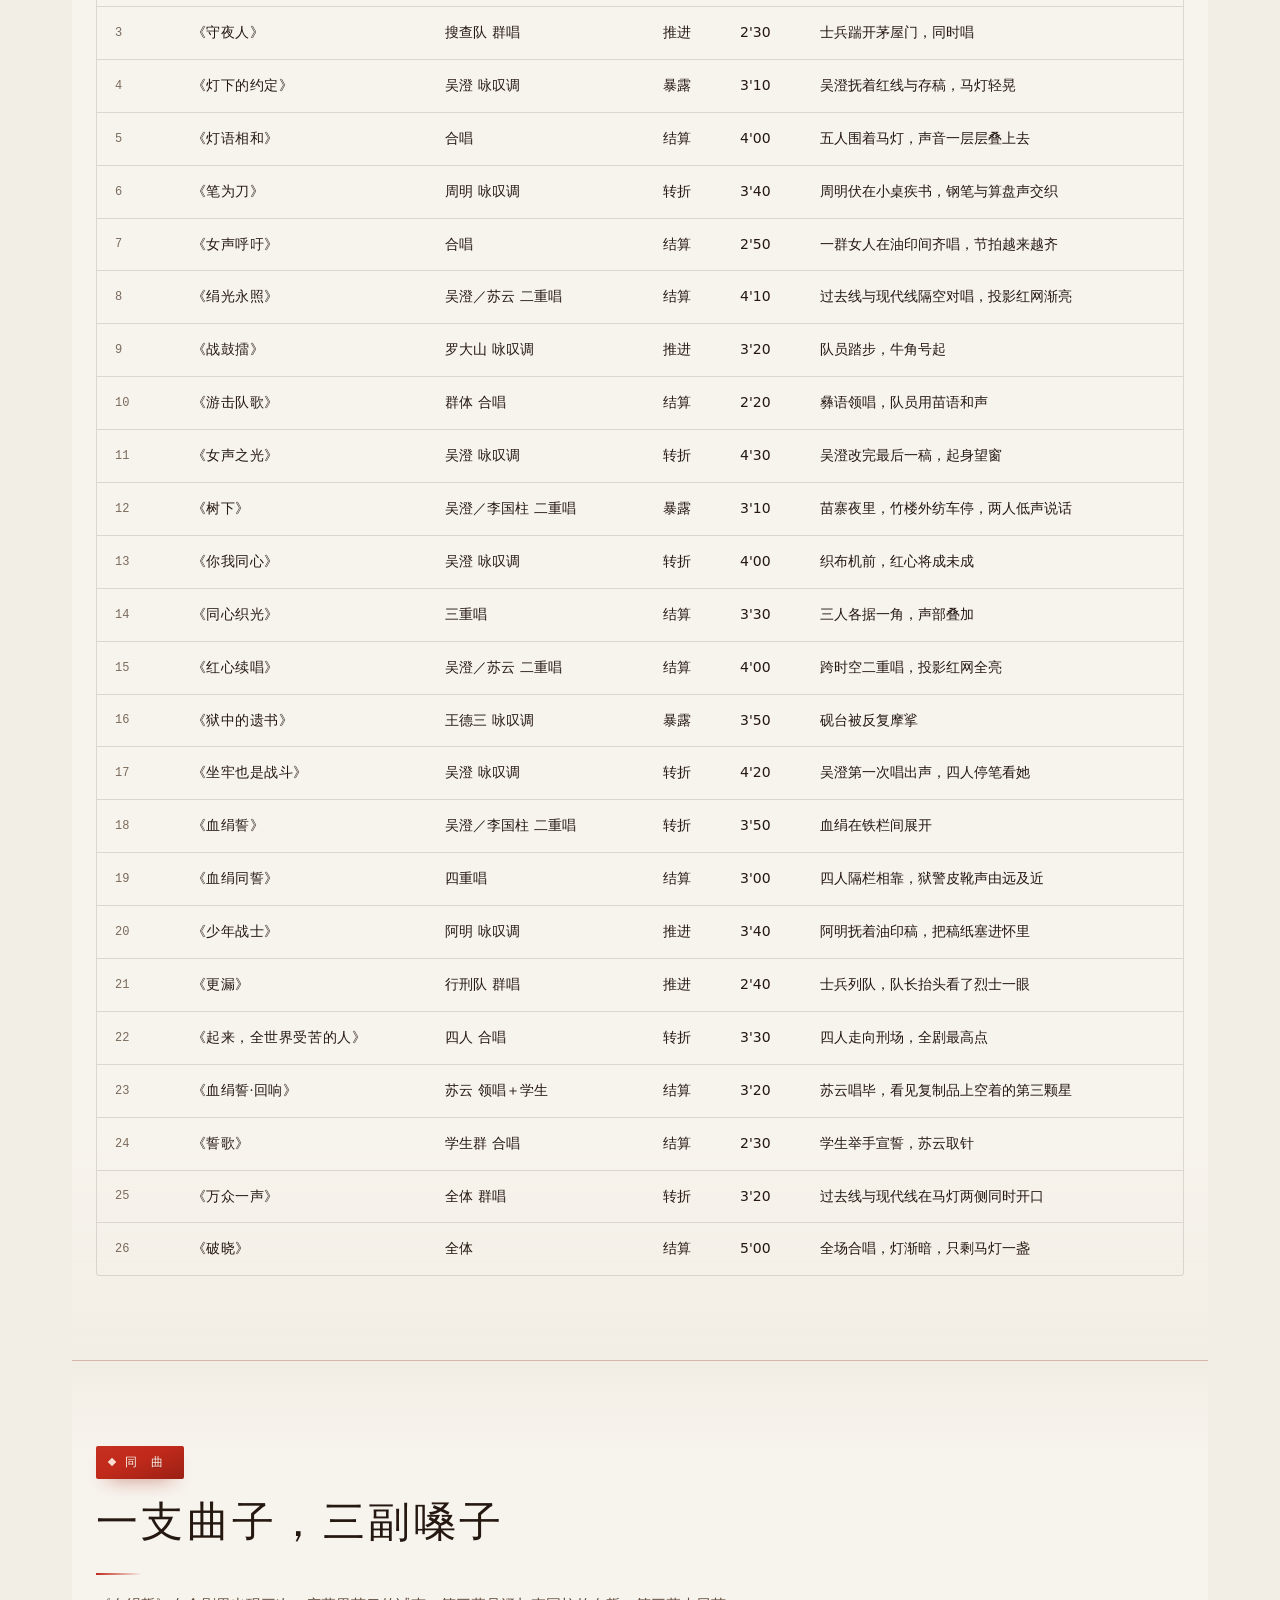
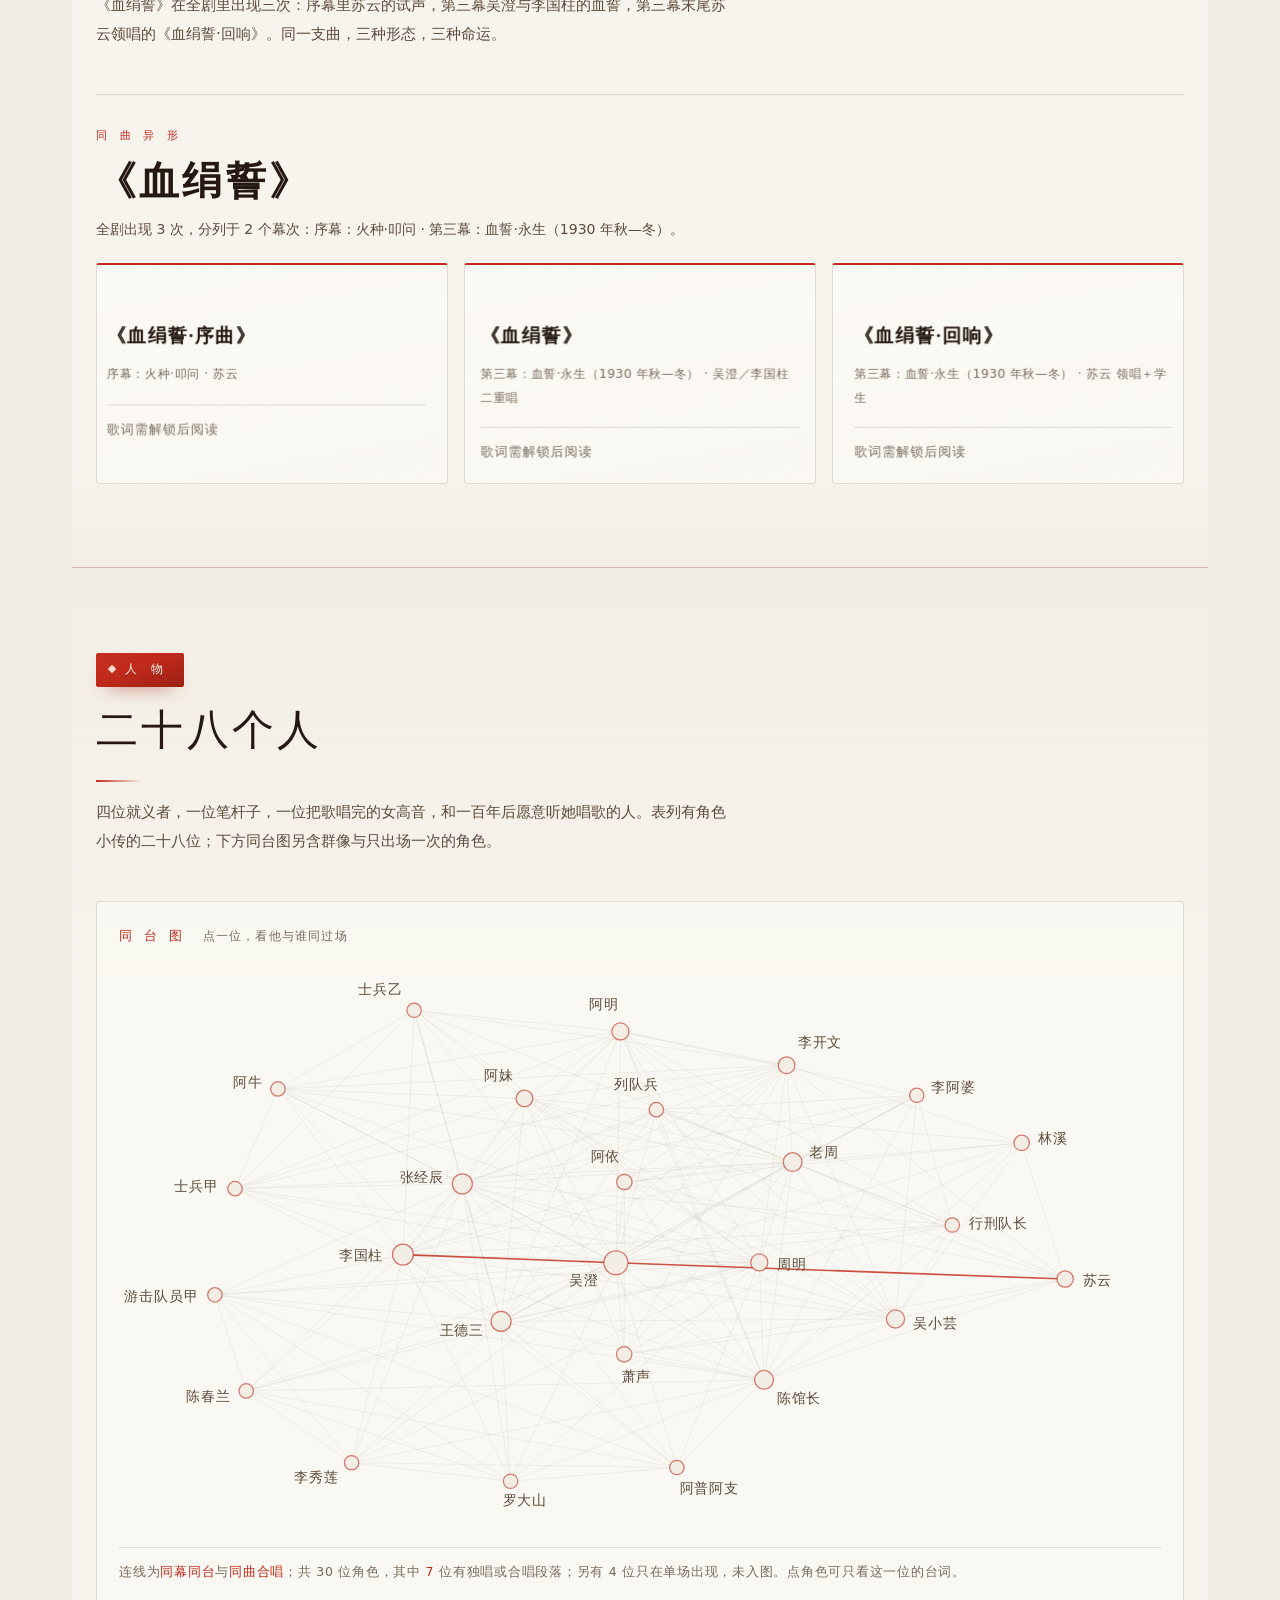
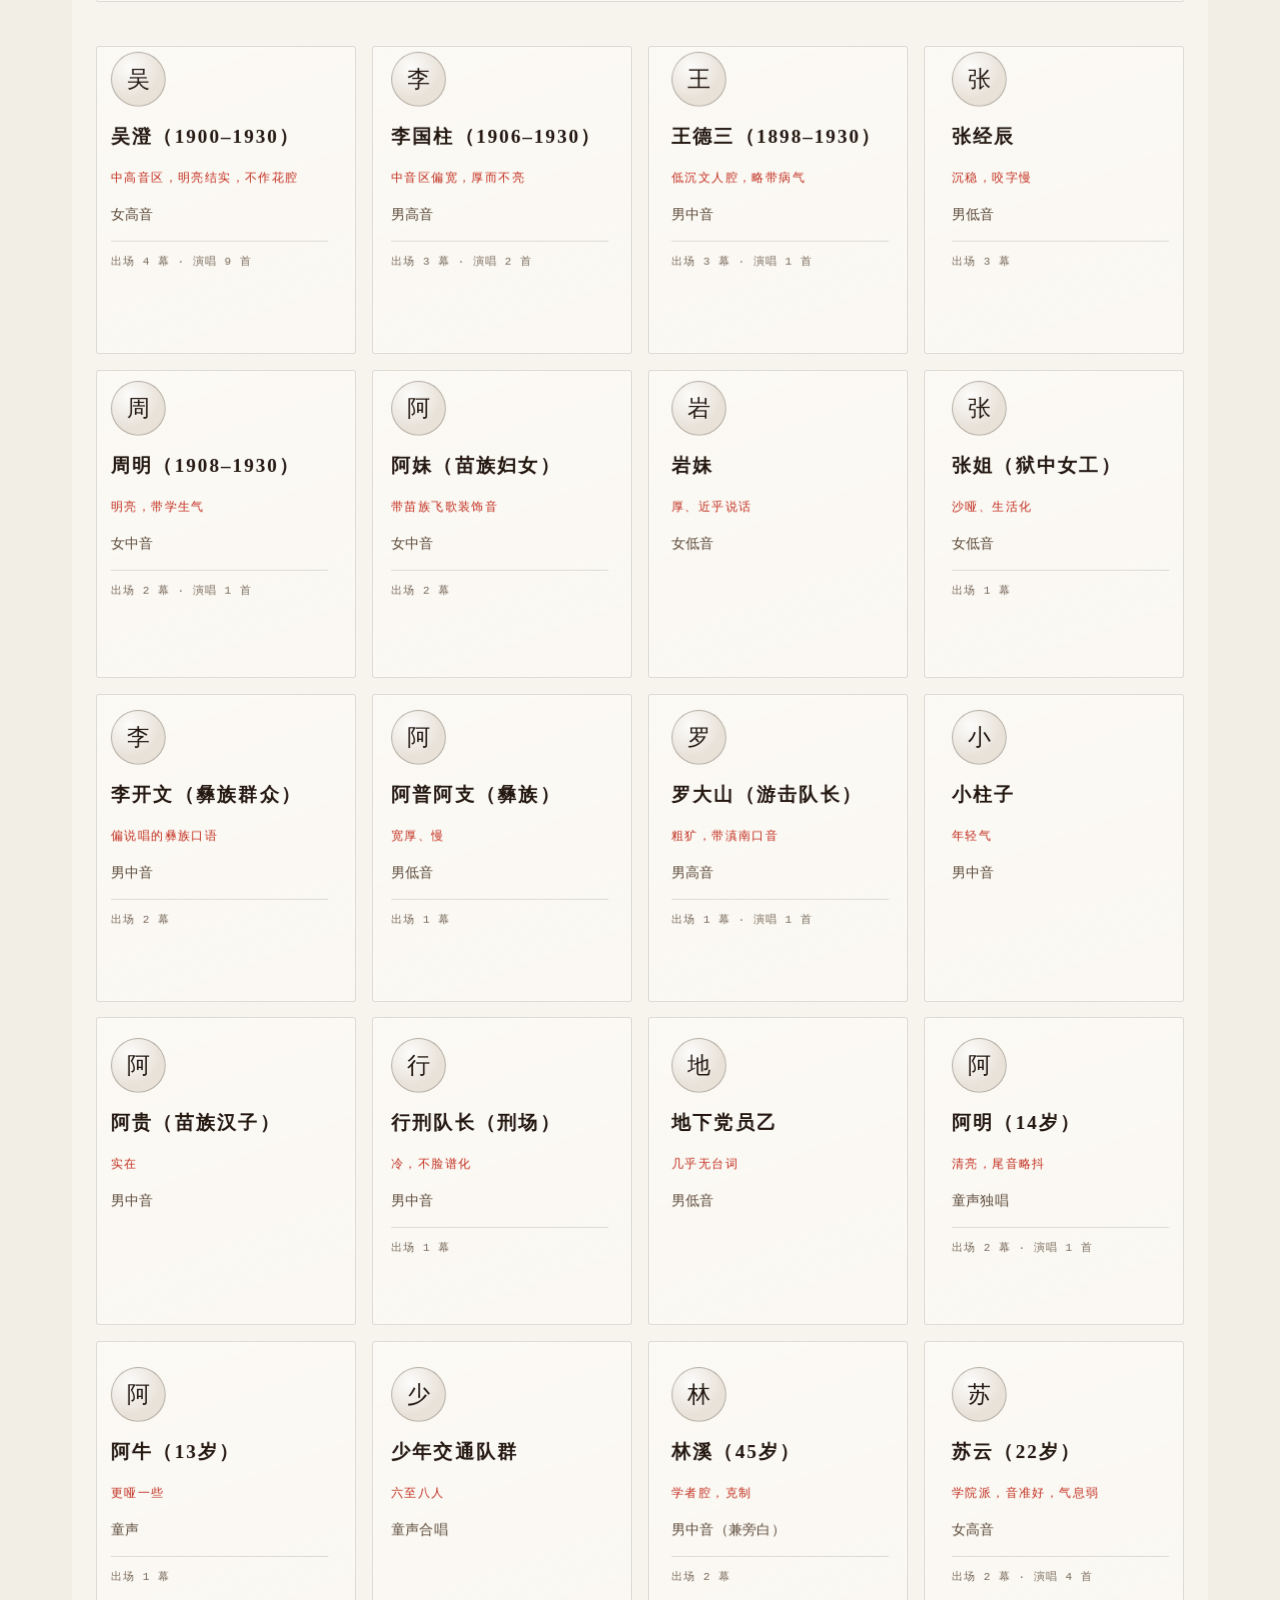
==== commit c79d053c: "马灯重绘为查尼皮老马灯 + 新增研读现场实时层 马灯（灯不是马灯 → 按查尼皮史料重绘） - 结构改为金属防风马灯：提梁、带气孔顶盖+顶钮、清透玻璃罩、油壶底座、灯圈环 - 去掉红灯笼特征：删除流苏、" ====
--- a/px1928/index.html
+++ b/px1928/index.html
@@ -11,10 +11,10 @@
 <meta property="og:description" content="《百年星语·破晓1928》完整剧本在线读。序幕至终幕五幕十一场、二十六首曲目，从 1928 年蒙自芷村的茅屋，到 1930 年昆明北郊的地台刑场，再回到 2024 年查尼皮纪念馆的一盏马灯。">
 <meta property="og:locale" content="zh_CN">
 <link rel="icon" href="favicon.svg" type="image/svg+xml">
-<link rel="stylesheet" href="assets/css/tokens.css?v=0540e4e6">
-<link rel="stylesheet" href="assets/css/palette.css?v=0540e4e6">
-<link rel="stylesheet" href="assets/css/fonts.css?v=0540e4e6">
-<link rel="stylesheet" href="assets/css/main.css?v=0540e4e6">
+<link rel="stylesheet" href="assets/css/tokens.css?v=c5d6e7f8">
+<link rel="stylesheet" href="assets/css/palette.css?v=c5d6e7f8">
+<link rel="stylesheet" href="assets/css/fonts.css?v=c5d6e7f8">
+<link rel="stylesheet" href="assets/css/main.css?v=c5d6e7f8">
 </head>
 <body>
 
@@ -46,6 +46,10 @@
     <span class="tool-sep" aria-hidden="true"></span>
     <button class="tool tool-size" id="fontDown" type="button" aria-label="缩小字号" title="缩小字号">A<span class="tiny">−</span></button>
     <button class="tool tool-size" id="fontUp" type="button" aria-label="放大字号" title="放大字号">A<span class="tiny">＋</span></button>
+    <span class="tool-sep" aria-hidden="true"></span>
+    <button class="tool tool-rt" id="rtToggle" type="button" aria-pressed="false" aria-controls="rtRoom" title="研读现场 · 实时协作">
+      <span class="rt-dot" aria-hidden="true"></span><span>研读</span>
+    </button>
   </div>
 </header>
 
@@ -79,6 +83,7 @@
         <div class="hero-lantern" id="heroLantern" aria-hidden="true">
           <div class="lantern-cord"></div>
           <div class="lantern-ring"></div>
+          <div class="lantern-bail"></div>
           <div class="lantern-cap"></div>
           <div class="lantern-body" id="lanternBody">
             <div class="lantern-panel" data-i="0"></div>
@@ -92,7 +97,7 @@
             <div class="lantern-flame"></div>
           </div>
           <div class="lantern-foot"></div>
-          <div class="lantern-tassel"></div>
+          <div class="lantern-hoop"></div>
         </div>
         <aside class="hero-placard" id="heroPlacard" aria-hidden="true">
           <div class="placard-cap"></div>
@@ -314,6 +319,21 @@
 <!-- ══ 轻提示 ══ -->
 <div class="toast" id="toast" role="status" aria-live="polite" hidden></div>
 
+<!-- ══ 研读现场 · 实时协作面板 ══ -->
+<aside class="rt-room" id="rtRoom" aria-hidden="true" aria-label="研读现场 · 实时协作">
+  <header class="rt-head">
+    <span class="rt-title">研读现场</span>
+    <span class="rt-status"><i class="rt-live" aria-hidden="true"></i><span id="rtStatusText">连接中…</span></span>
+    <button class="rt-close" id="rtClose" type="button" aria-label="收起研读现场">×</button>
+  </header>
+  <div class="rt-presence">
+    <strong id="rtOnline">–</strong> 人在线研读
+    <span class="rt-reading" id="rtReading">– 人正在读</span>
+  </div>
+  <ul class="rt-feed" id="rtFeed"></ul>
+  <footer class="rt-foot" id="rtFoot">演示数据 · 接入实时后端后即为真实协作</footer>
+</aside>
+
 <audio id="player" preload="none"></audio>
 
 <script>
@@ -327,7 +347,8 @@
       'promise: ' + String((e.reason && e.reason.message) || e.reason));
   });
 </script>
-<script src="assets/js/data.js?v=0540e4e6"></script>
-<script type="module" src="assets/js/main.js?v=0540e4e6"></script>
+<script src="assets/js/data.js?v=c5d6e7f8"></script>
+<script src="assets/js/realtime.js?v=c5d6e7f8"></script>
+<script type="module" src="assets/js/main.js?v=c5d6e7f8"></script>
 </body>
 </html>
--- a/px1928/assets/css/main.css
+++ b/px1928/assets/css/main.css
@@ -2262,11 +2262,23 @@
   background: linear-gradient(var(--paper-3), color-mix(in srgb, var(--paper-3) 30%, transparent));
 }
 .lantern-ring {
-  position: absolute; left: 50%; top: 32px;
-  width: 20px; height: 20px; margin-left: -10px;
-  border: 1.5px solid color-mix(in srgb, var(--accent-2) 72%, var(--paper));
+  position: absolute; left: 50%; top: 0;
+  width: 18px; height: 18px; margin-left: -9px;
+  border: 2px solid color-mix(in srgb, var(--paper-2) 76%, var(--accent-2));
   border-radius: 50%;
-  box-shadow: 0 1px 3px rgba(60,34,10,.3);
+  box-shadow: 0 1px 3px rgba(0,0,0,.4);
+}
+/* 提梁：马灯的标志。金属弧柄从灯顶两侧兜上来 —— 它和红灯笼最不同的地方 */
+.lantern-bail {
+  position: absolute; left: 50%; top: 8px;
+  width: 190px; height: 56px; margin-left: -95px;
+  border: 5px solid color-mix(in srgb, var(--paper-2) 76%, var(--accent-2));
+  border-bottom: none;
+  border-radius: 50% 50% 0 0 / 100% 100% 0 0;
+  box-shadow: inset 0 3px 0 color-mix(in srgb, var(--accent-2) 52%, transparent),
+              inset 0 1px 0 color-mix(in srgb, var(--accent-2) 70%, #fff),
+              0 1px 3px rgba(0,0,0,.4);
+  z-index: 1;
 }
 .lantern-cap {
   position: absolute; left: 50%; top: 52px;
@@ -2308,13 +2320,13 @@
     inset 0 0 46px color-mix(in srgb, var(--accent-2) 46%, transparent),
     inset 0 0 5px color-mix(in srgb, var(--paper) 34%, transparent);
 }
-/* 竖骨：每面纸屏的竹骨 */
+/* 竖骨：金属棱，玻璃门的接缝 */
 .lantern-panel::before {
-  content: ""; position: absolute; left: 50%; top: 4%; bottom: 4%;
-  width: 1px; margin-left: -.5px;
+  content: ""; position: absolute; left: 50%; top: 3%; bottom: 3%;
+  width: 2px; margin-left: -1px;
   background: linear-gradient(transparent,
-    color-mix(in srgb, var(--paper) 34%, transparent) 12%,
-    color-mix(in srgb, var(--paper) 34%, transparent) 88%, transparent);
+    color-mix(in srgb, var(--accent-2) 66%, transparent) 14%,
+    color-mix(in srgb, var(--accent-2) 66%, transparent) 86%, transparent);
 }
 .lantern-panel:nth-child(1) { --i: 0; --shade: 0%; }
 .lantern-panel:nth-child(2) { --i: 1; --shade: 13%; }
@@ -2332,20 +2344,19 @@
   border-radius: 50%;
   background:
     radial-gradient(closest-side,
-      rgba(255, 252, 244, .88) 0%,
+      rgba(255, 252,244, .88) 0%,
       color-mix(in srgb, var(--accent-2) 78%, #FFF6E2) 20%,
       color-mix(in srgb, var(--accent-2) 62%, transparent) 44%,
       color-mix(in srgb, var(--accent) 18%, transparent) 64%,
       transparent 80%);
-  filter: blur(5px);
-  mix-blend-mode: screen;
-  transform: translateZ(6px);
+  filter: blur(3px);
+  transform: translateZ(110px);
   animation: flame-flicker 2.6s ease-in-out infinite;
 }
 @keyframes flame-flicker {
-  0%, 100% { opacity: .78; transform: translateZ(6px) scale(1); }
-  38%      { opacity: .96; transform: translateZ(6px) scale(1.06); }
-  64%      { opacity: .86; transform: translateZ(6px) scale(.97); }
+  0%, 100% { opacity: .82; transform: translateZ(110px) scale(1); }
+  38%      { opacity: 1; transform: translateZ(110px) scale(1.06); }
+  64%      { opacity: .9; transform: translateZ(110px) scale(.97); }
 }
 .lantern-foot {
   position: absolute; left: 50%; top: 244px;
@@ -2356,18 +2367,8 @@
     color-mix(in srgb, var(--accent-2) 58%, var(--paper)));
   box-shadow: 0 5px 12px rgba(58,32,8,.3);
 }
-/* 流苏 */
-.lantern-tassel {
-  position: absolute; left: 50%; top: 254px;
-  width: 2px; height: 40px; margin-left: -1px;
-  background: linear-gradient(color-mix(in srgb, var(--accent) 70%, transparent), transparent);
-}
-.lantern-tassel::after {
-  content: ""; position: absolute; left: 50%; top: 34px;
-  width: 7px; height: 12px; margin-left: -3.5px;
-  border-radius: 0 0 50% 50%;
-  background: color-mix(in srgb, var(--accent) 78%, var(--accent-2));
-}
+/* 老马灯无流苏：红灯笼的流苏已去除 */
+
 /* 灯下的光：整站唯一光源，暖光落在纸上 */
 .lantern-halo {
   position: absolute; left: 54%; top: 47%;
@@ -2773,25 +2774,22 @@
    ② 横向收边 —— 每片纸屏是卷在骨架上的，两侧必须暗，
       否则八片一样亮就成了折扇，看不出是圆柱
    ③ 上下收口 —— 灯笼上下有木盖，光到不了 */
+/* 清透玻璃罩：冷调微透，左右收边显圆柱，中央不再有暖色径向晕（那是红灯笼感来源） */
 .lantern-panel {
-  background-color: color-mix(in srgb, var(--accent) var(--shade), transparent);
+  background-color: rgba(216, 226, 232, .07);
   background-image:
-    radial-gradient(56% 42% at 50% 56%,
-      color-mix(in srgb, var(--accent-2) 86%, transparent) 0%,
-      color-mix(in srgb, var(--accent) 34%, transparent) 56%,
-      transparent 84%),
     linear-gradient(90deg,
-      color-mix(in srgb, var(--accent-deep) 52%, transparent) 0%,
-      transparent 19%, transparent 81%,
-      color-mix(in srgb, var(--accent-deep) 52%, transparent) 100%),
+      rgba(0,0,0,.18) 0%, rgba(0,0,0,0) 32%,
+      rgba(0,0,0,0) 68%, rgba(0,0,0,.18) 100%),
     linear-gradient(180deg,
-      color-mix(in srgb, var(--accent-deep) 46%, transparent) 0%,
-      transparent 30%,
-      color-mix(in srgb, var(--accent-deep) 40%, transparent) 100%);
-  box-shadow:
-    inset 0 0 26px color-mix(in srgb, var(--accent-deep) 30%, transparent),
-    inset 0 0 4px color-mix(in srgb, var(--accent-deep) 44%, transparent);
-}
+      color-mix(in srgb, var(--paper-2) 12%, transparent) 0%,
+      transparent 16%, transparent 84%,
+      color-mix(in srgb, var(--paper-2) 16%, transparent) 100%);
+  border: 1.5px solid color-mix(in srgb, var(--paper-2) 38%, var(--accent-2));
+  box-shadow: inset 0 0 12px rgba(0,0,0,.16);
+}
+/* 透明玻璃圆筒本无可见接缝：去掉每片中央的金属竖骨，否则像分片灯笼 */
+.lantern-panel::before { display: none; }
 .lantern-panel:nth-child(1) { --i: 0; --shade: 54%; }
 .lantern-panel:nth-child(2) { --i: 1; --shade: 48%; }
 .lantern-panel:nth-child(3) { --i: 2; --shade: 41%; }
@@ -2800,42 +2798,81 @@
 .lantern-panel:nth-child(6) { --i: 5; --shade: 34%; }
 .lantern-panel:nth-child(7) { --i: 6; --shade: 41%; }
 .lantern-panel:nth-child(8) { --i: 7; --shade: 48%; }
-/* 灯焰：红纸里的金芯，不再是白芯 */
+/* 灯焰：纯灯油金，无朱砂红；外缘透明收尾，光晕才不泛红 */
 .lantern-flame {
   background:
     radial-gradient(closest-side,
-      rgba(255, 250, 236, .92) 0%,
-      color-mix(in srgb, var(--accent-2) 92%, #FFF6E2) 16%,
-      color-mix(in srgb, var(--accent-2) 86%, transparent) 34%,
-      color-mix(in srgb, var(--accent) 52%, transparent) 58%,
-      color-mix(in srgb, var(--accent) 24%, transparent) 76%,
-      transparent 88%);
+      rgba(255, 253, 248, 1) 0%,
+      color-mix(in srgb, var(--accent-2) 98%, #FFF6E2) 14%,
+      color-mix(in srgb, var(--accent-2) 82%, transparent) 34%,
+      color-mix(in srgb, var(--accent-2) 40%, transparent) 58%,
+      transparent 82%);
+  filter: blur(.6px);
+}
+/* 焰芯：玻璃里那一点明确的火，泪滴焰形、底亮顶收 */
+.lantern-flame::after {
+  content: ""; position: absolute; left: 50%; top: 44%;
+  width: 24px; height: 66px; margin: -33px 0 0 -12px;
+  border-radius: 50% 50% 46% 46% / 72% 72% 34% 34%;
+  background: radial-gradient(50% 60% at 50% 68%,
+    #FFFDF4 0%,
+    color-mix(in srgb, var(--accent-2) 90%, #fff) 42%,
+    color-mix(in srgb, var(--accent-2) 70%, transparent) 78%,
+    transparent 100%);
+  filter: blur(.4px);
 }
 /* 顶盖与底座：朱漆木盖 + 一道金箍。
    暗金直接用会发橄榄绿，必须掺亮金；红漆更贴「红灯笼」。 */
 .lantern-cap {
+  width: 158px; height: 18px; top: 50px; margin-left: -79px;
+  background-color: color-mix(in srgb, var(--accent-2) 72%, var(--paper));
+  background-image:
+    repeating-linear-gradient(90deg, transparent 0 6px,
+      color-mix(in srgb, var(--accent-2) 70%, #2a1d05) 6px 8px);
+  border-radius: 46% 46% 36% 36% / 72% 72% 40% 40%;
+  box-shadow: 0 3px 8px rgba(0,0,0,.32),
+              inset 0 2px 0 color-mix(in srgb, var(--accent-2) 62%, #fff),
+              inset 0 -2px 0 color-mix(in srgb, var(--accent-2) 46%, transparent);
+}
+/* 顶钮：马灯通风顶上的小盖钮 */
+.lantern-cap::after {
+  content: ""; position: absolute; left: 50%; top: -9px;
+  width: 12px; height: 12px; margin-left: -6px; border-radius: 50%;
+  background: radial-gradient(circle at 38% 32%,
+    color-mix(in srgb, var(--accent-2) 80%, #fff), var(--paper) 90%);
+  box-shadow: 0 1px 2px rgba(0,0,0,.4);
+}
+.lantern-foot {
+  width: 150px; height: 26px; top: 232px; margin-left: -75px;
   background: linear-gradient(180deg,
-    color-mix(in srgb, var(--accent) 74%, #E05A3E) 0%,
-    var(--accent-deep) 58%,
-    color-mix(in srgb, var(--accent-deep) 86%, #000) 100%);
-  box-shadow: 0 4px 9px rgba(58, 32, 8, .34),
-              inset 0 -2px 0 color-mix(in srgb, var(--accent-2) 58%, #F0D79A);
-}
-.lantern-foot {
+    color-mix(in srgb, var(--accent-2) 85%, #fff) 0%,
+    var(--accent-2) 40%,
+    color-mix(in srgb, var(--accent-2) 58%, #1c1304) 100%);
+  border-radius: 30% 30% 46% 46% / 26% 26% 70% 70%;
+  box-shadow: 0 7px 14px rgba(0,0,0,.4),
+              inset 0 2px 0 rgba(255,255,255,.5),
+              inset 0 -3px 6px rgba(0,0,0,.4);
+}
+.lantern-ring { border-color: color-mix(in srgb, var(--paper-2) 76%, var(--accent-2)); }
+/* 灯圈环：玻璃顶口的铜环（灯圈），不再横穿焰心 */
+.lantern-hoop {
+  position: absolute; left: 50%; top: 100px;
+  width: 200px; height: 11px; margin-left: -100px;
+  border-radius: 50%;
   background: linear-gradient(180deg,
-    color-mix(in srgb, var(--accent-deep) 86%, #000),
-    var(--accent-deep) 52%,
-    color-mix(in srgb, var(--accent) 70%, #E05A3E) 100%);
-  box-shadow: inset 0 2px 0 color-mix(in srgb, var(--accent-2) 58%, #F0D79A);
-}
-.lantern-ring { border-color: color-mix(in srgb, var(--accent-2) 52%, #F0D79A); }
+    color-mix(in srgb, var(--accent-2) 88%, #fff) 0%,
+    var(--accent-2) 46%,
+    color-mix(in srgb, var(--accent-2) 62%, #1c1304) 100%);
+  box-shadow: 0 1px 3px rgba(0,0,0,.5),
+              inset 0 1px 0 rgba(255,255,255,.5);
+  z-index: 2;
+}
 .lantern-halo {
   background:
     radial-gradient(closest-side,
-      color-mix(in srgb, var(--accent-2) 26%, transparent) 0%,
-      color-mix(in srgb, var(--accent) 16%, transparent) 30%,
-      color-mix(in srgb, var(--accent) 8%, transparent) 52%,
-      transparent 78%);
+      color-mix(in srgb, var(--accent-2) 38%, transparent) 0%,
+      color-mix(in srgb, var(--accent-2) 22%, transparent) 32%,
+      transparent 74%);
 }
 
 /* ── 八、其余红色落点 ───────────────────────────────────── */
@@ -3155,6 +3192,138 @@
    鼠标一划卡片照样翘起来 —— 「窄屏退回平面」就成了空话。
    放在最后 + 权重相同，后者胜出。
    ══════════════════════════════════════════════════════════ */
+
+/* ════════════════════════════════════════════════════════════
+   研读现场 · 实时协作面板
+   ------------------------------------------------------------
+   传输无关：默认 MockChannel（无需服务器，演示时屏幕「活」着）。
+   视觉上走全站同款的「宣纸浮层 + 描边」语言，克制不喧宾夺主。
+   ════════════════════════════════════════════════════════════ */
+
+/* 顶栏开关（position:relative 是给未读小红点定位用的，
+   否则 ::after 会锚到顶栏而不是按钮本身） */
+.tool-rt { gap: 6px; position: relative; }
+.tool-rt .rt-dot {
+  width: 7px; height: 7px; border-radius: 50%;
+  background: var(--paper-3); flex: none;
+  transition: background .3s;
+}
+.tool-rt.live .rt-dot {
+  background: var(--accent-2);
+  box-shadow: 0 0 0 0 color-mix(in srgb, var(--accent-2) 60%, transparent);
+  animation: rt-pulse 1.8s ease-out infinite;
+}
+.tool-rt.has-unseen::after {
+  content: ""; position: absolute; top: 4px; right: 6px;
+  width: 6px; height: 6px; border-radius: 50%;
+  background: var(--accent); box-shadow: 0 0 0 2px var(--bg-2);
+}
+
+/* 面板：锚在右下角（悬浮协作面板的常规位置，且在「回到顶部」之上）。
+   不放在右上角 —— 英雄区的马灯在垂直中部偏右，右上会挡住灯身，
+   那盏灯是全站唯一光源，不能被遮。 */
+.rt-room {
+  position: fixed; right: 20px; bottom: 82px; z-index: 60;
+  width: 292px; max-width: calc(100vw - 36px);
+  max-height: min(44vh, calc(100vh - 110px));
+  display: flex; flex-direction: column;
+  border: 1px solid var(--line-2);
+  border-radius: 12px;
+  background: var(--surface-modal);
+  backdrop-filter: blur(14px) saturate(1.1);
+  -webkit-backdrop-filter: blur(14px) saturate(1.1);
+  box-shadow: var(--shadow);
+  overflow: hidden;
+  opacity: 0; transform: translateY(10px) scale(.985);
+  pointer-events: none;
+  transition: opacity .3s ease, transform .3s cubic-bezier(.2, .8, .3, 1);
+}
+.rt-room.open { opacity: 1; transform: none; pointer-events: auto; }
+
+.rt-head {
+  display: flex; align-items: center; gap: 8px;
+  padding: 12px 14px; border-bottom: 1px solid var(--line);
+}
+.rt-title {
+  font-family: var(--serif); font-size: 15px;
+  letter-spacing: .14em; color: var(--paper);
+}
+.rt-status {
+  margin-left: auto; display: flex; align-items: center; gap: 6px;
+  font-family: var(--mono); font-size: 10.5px; color: var(--paper-3);
+}
+.rt-live {
+  width: 7px; height: 7px; border-radius: 50%;
+  background: var(--paper-3); flex: none;
+}
+.rt-room.live .rt-live {
+  background: var(--accent-2);
+  box-shadow: 0 0 0 0 color-mix(in srgb, var(--accent-2) 60%, transparent);
+  animation: rt-pulse 1.8s ease-out infinite;
+}
+@keyframes rt-pulse {
+  0%   { box-shadow: 0 0 0 0 color-mix(in srgb, var(--accent-2) 60%, transparent); }
+  70%  { box-shadow: 0 0 0 7px transparent; }
+  100% { box-shadow: 0 0 0 0 transparent; }
+}
+.rt-close {
+  border: none; background: none; color: var(--paper-3);
+  font-size: 18px; line-height: 1; cursor: pointer;
+  padding: 2px 5px; border-radius: 5px;
+}
+.rt-close:hover { color: var(--paper); background: var(--surface-chip); }
+
+.rt-presence {
+  padding: 9px 14px; font-size: 12px; color: var(--paper-2);
+  border-bottom: 1px solid var(--line);
+}
+.rt-presence strong {
+  font-family: var(--mono); font-size: 15px;
+  color: var(--accent-2); margin-right: 2px;
+}
+.rt-reading { margin-left: 8px; color: var(--paper-3); }
+
+.rt-feed {
+  list-style: none; margin: 0; padding: 8px 10px;
+  overflow-y: auto; flex: 1;
+  display: flex; flex-direction: column; gap: 8px;
+}
+.rt-item {
+  padding: 9px 11px; border-radius: 9px;
+  background: var(--surface-card);
+  border: 1px solid var(--line);
+  animation: rt-in .35s ease;
+}
+@keyframes rt-in {
+  from { opacity: 0; transform: translateY(6px); }
+  to   { opacity: 1; transform: none; }
+}
+.rt-item .rt-meta {
+  display: flex; align-items: center; gap: 6px;
+  margin-bottom: 5px; flex-wrap: wrap;
+}
+.rt-role {
+  font-family: var(--mono); font-size: 10px; letter-spacing: .03em;
+  color: var(--on-accent); background: var(--accent-deep);
+  padding: 1px 6px; border-radius: 3px;
+}
+.rt-act { font-size: 11px; color: var(--accent-2); }
+.rt-who {
+  margin-left: auto; font-family: var(--mono);
+  font-size: 10.5px; color: var(--paper-3);
+}
+.rt-text { font-size: 13px; line-height: 1.55; color: var(--paper); }
+.rt-item.join .rt-text { font-size: 12px; color: var(--paper-2); }
+.rt-item.join .rt-role { background: var(--accent-2); color: #fff; }
+.rt-foot {
+  padding: 8px 14px; font-size: 10.5px; color: var(--paper-3);
+  border-top: 1px solid var(--line); letter-spacing: .01em;
+}
+
+@media (max-width: 720px) {
+  .rt-room { right: 12px; left: 12px; bottom: 76px; top: auto; width: auto; max-width: none; }
+}
+
 @media (max-width: 720px) {
   .tilt3d, .tilt3d > *, .tilt3d:hover { transform: none; }
   .tilt3d::after, .tilt3d:hover::after { display: none; }
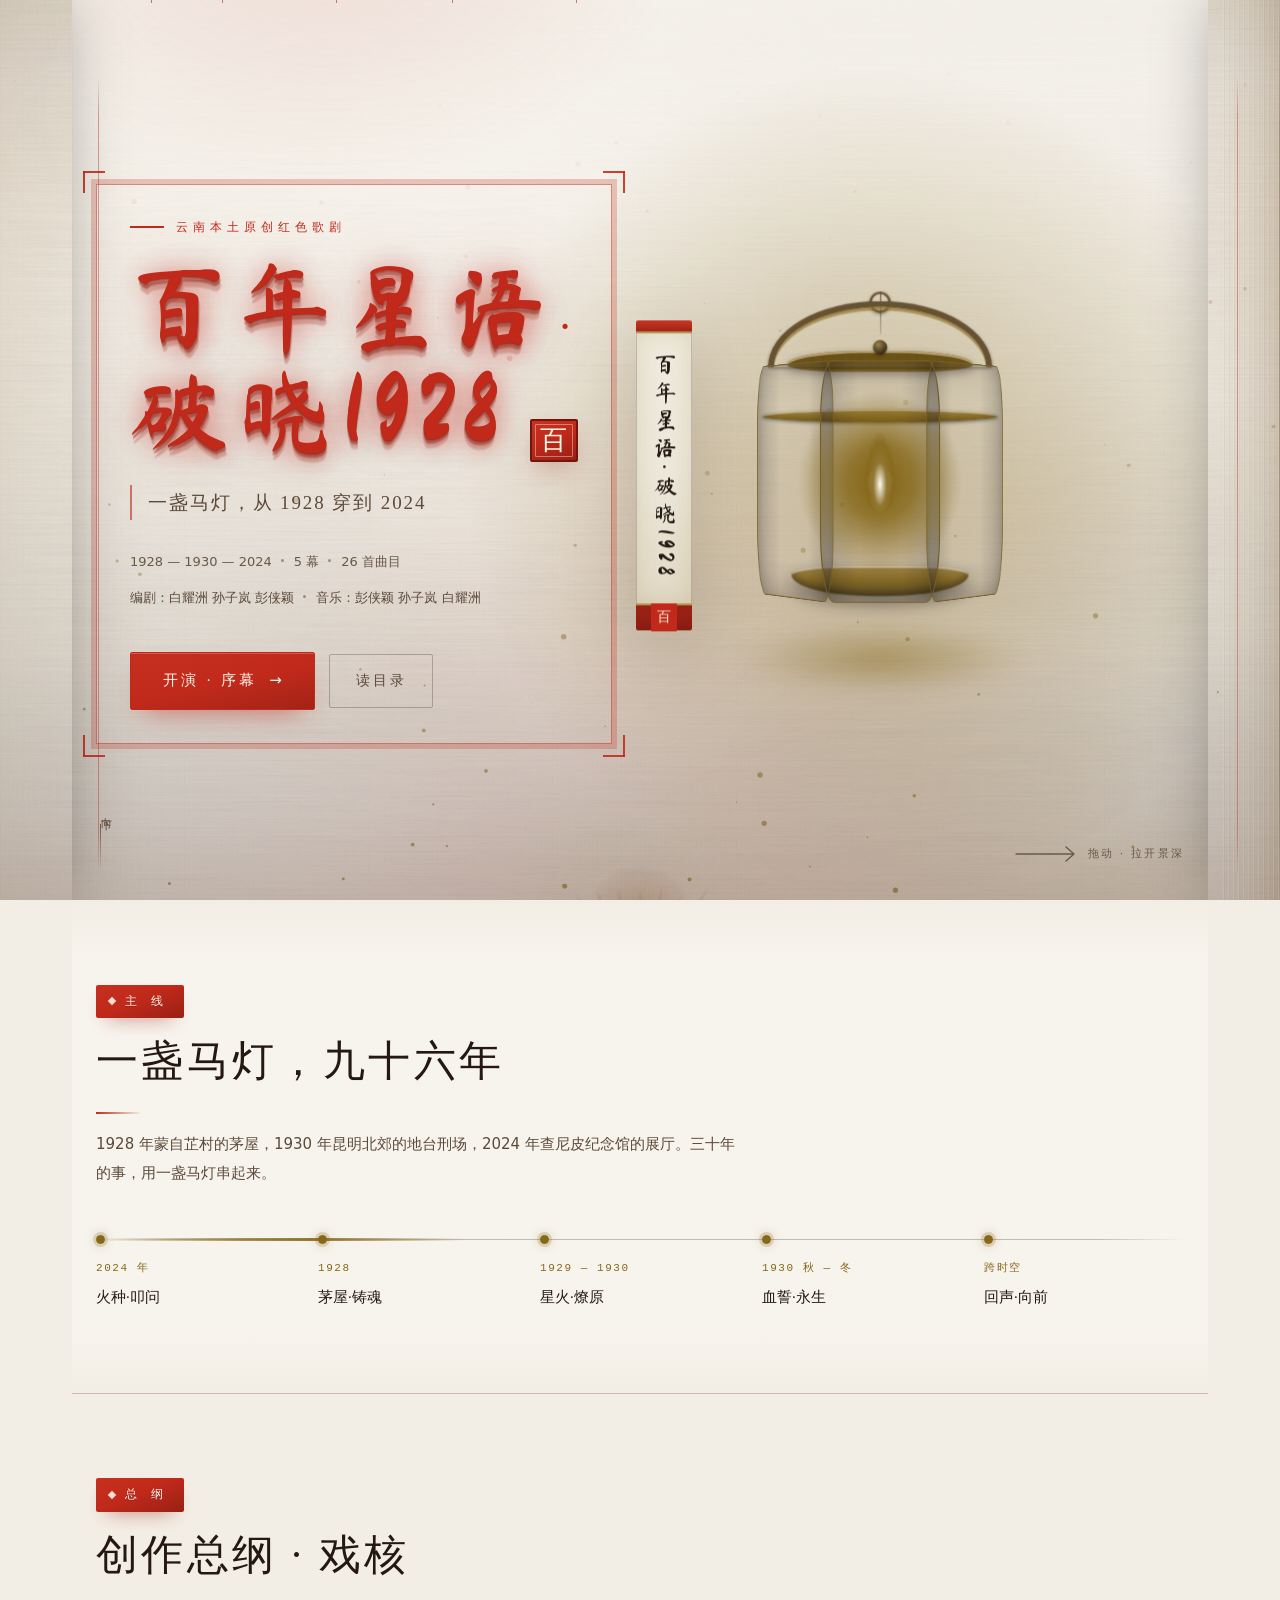
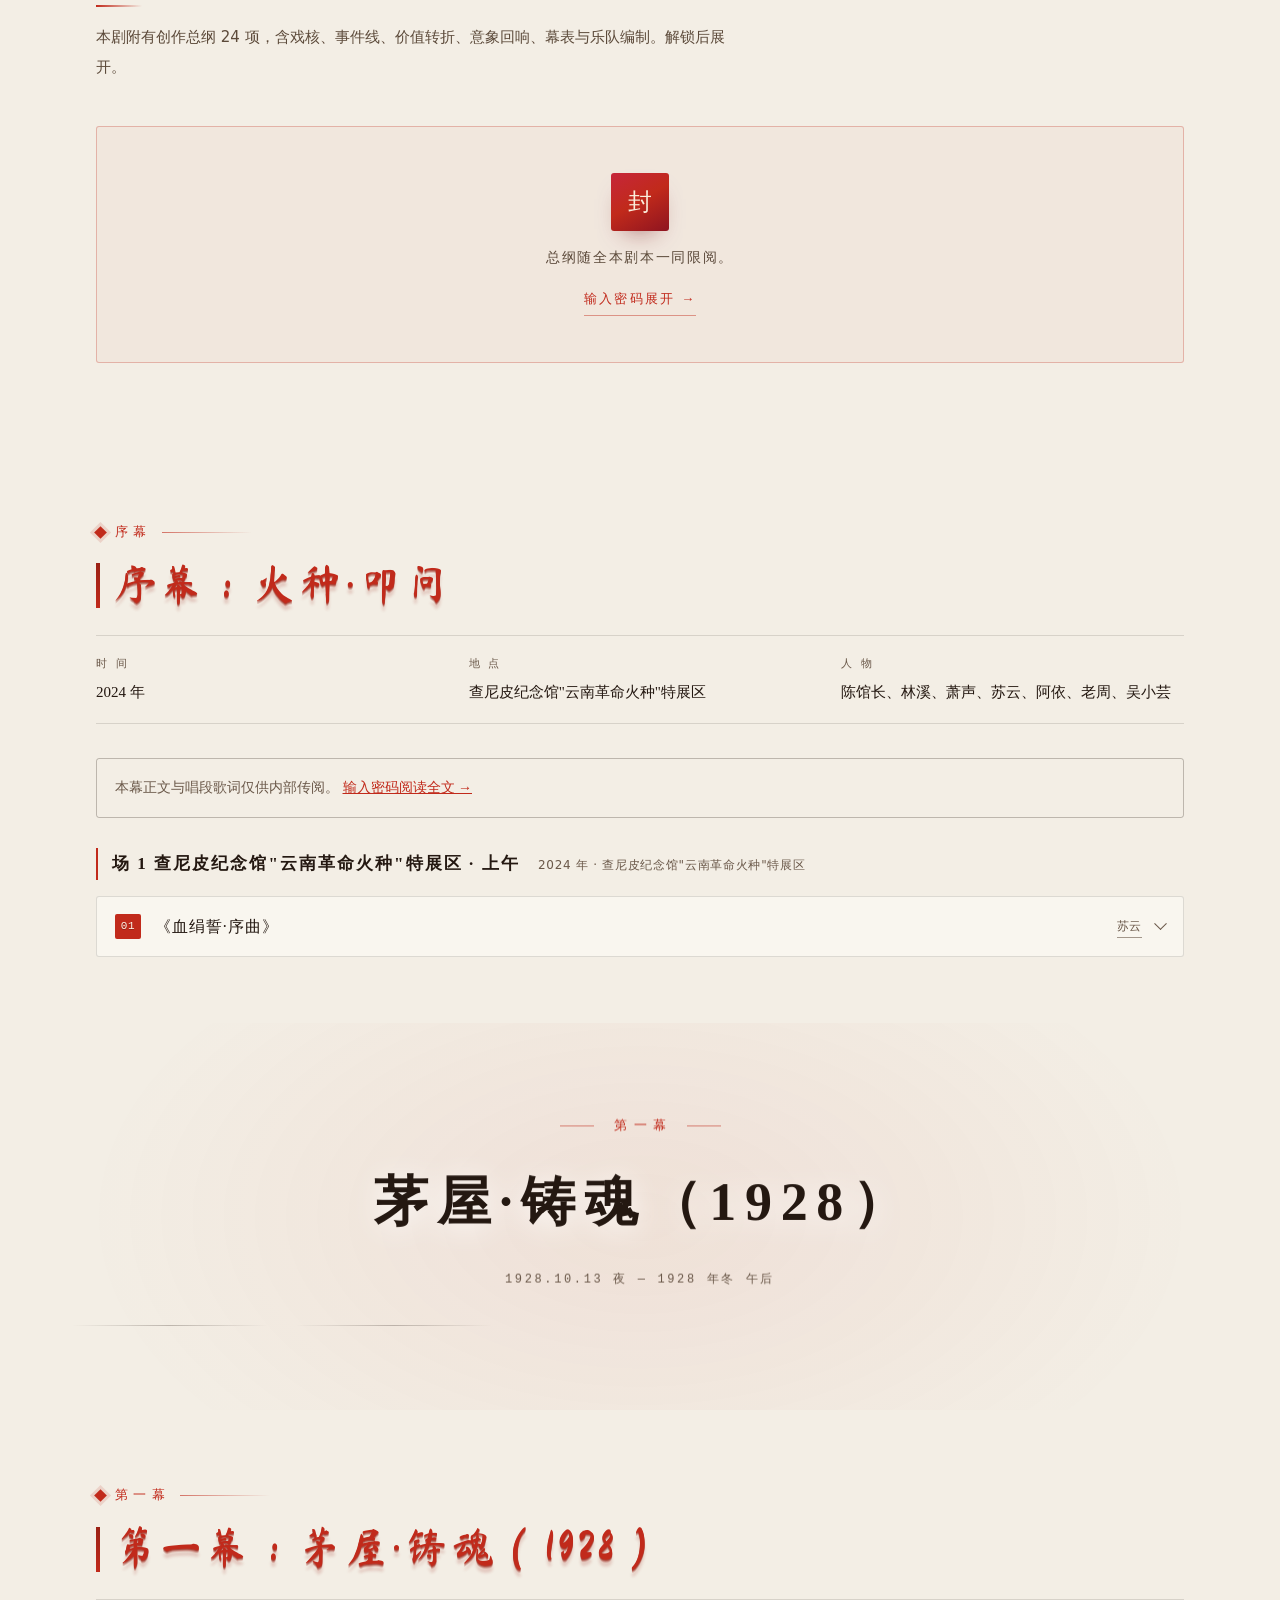
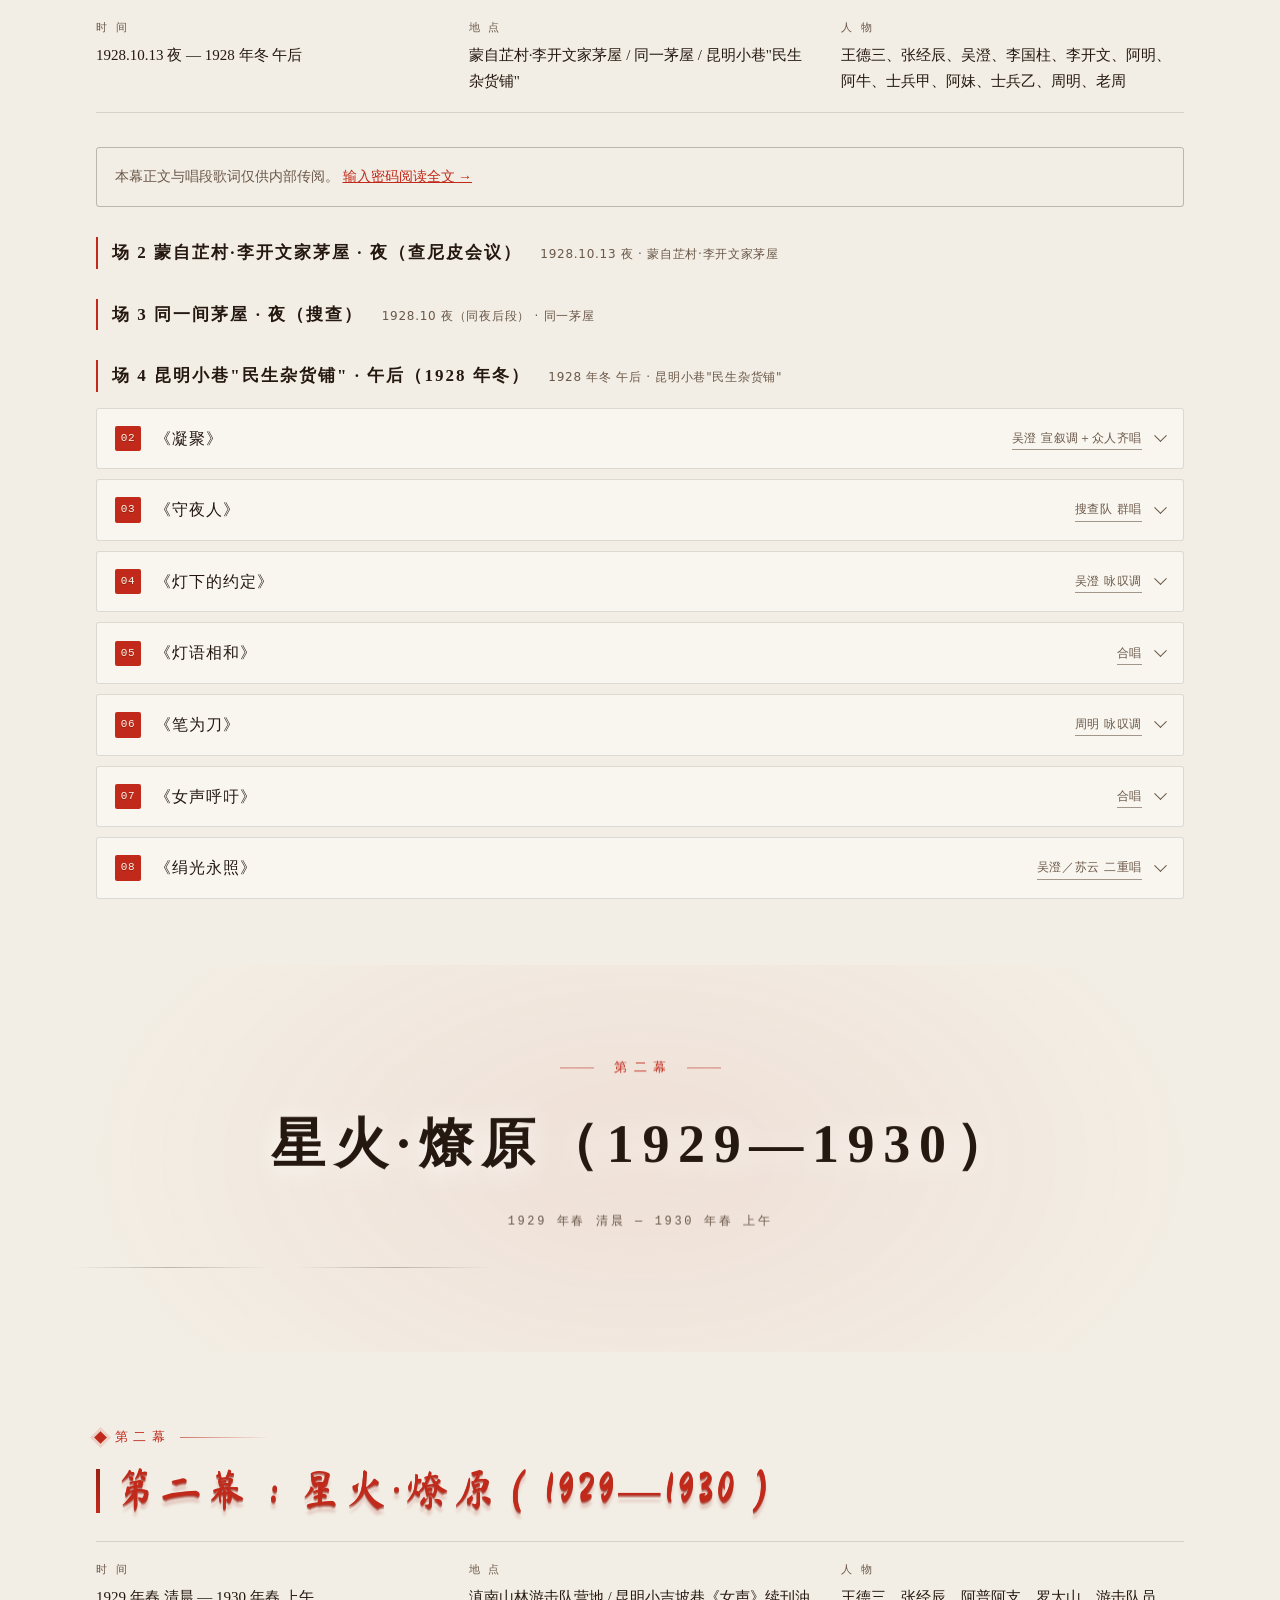
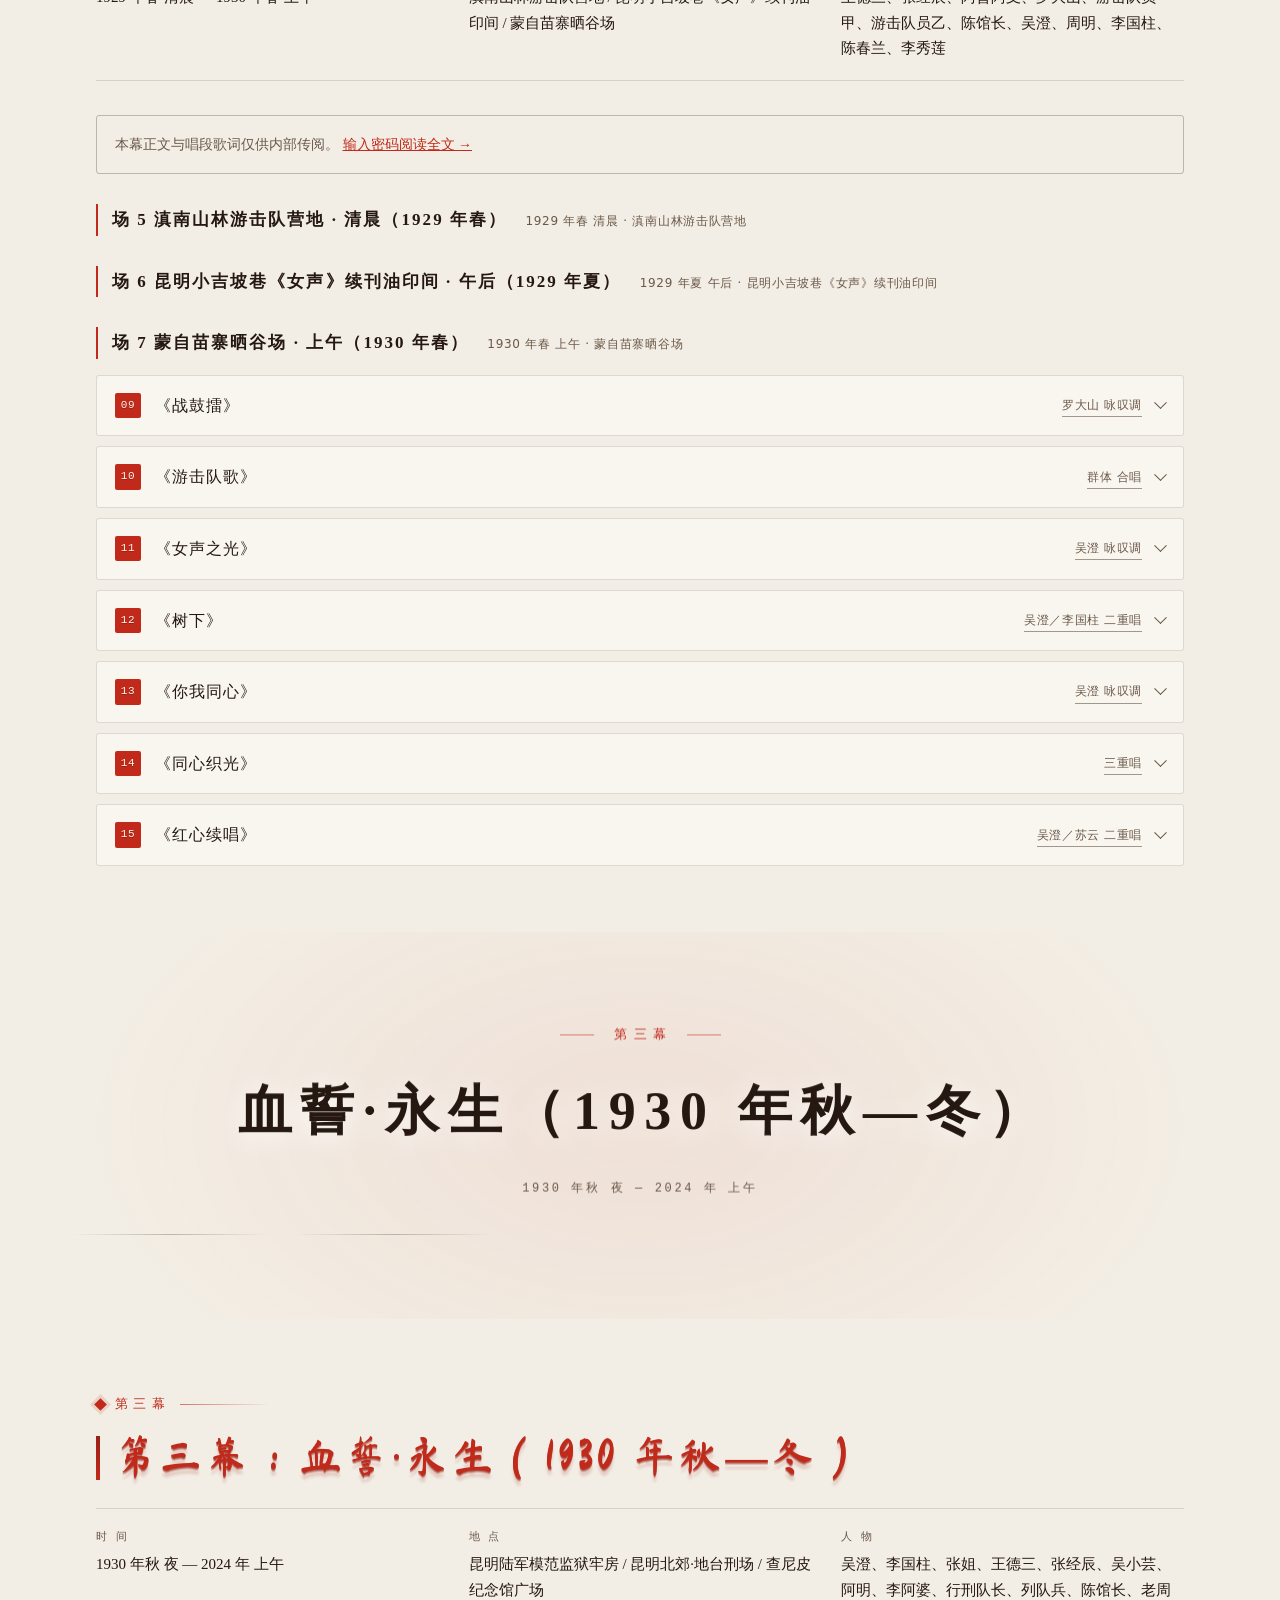
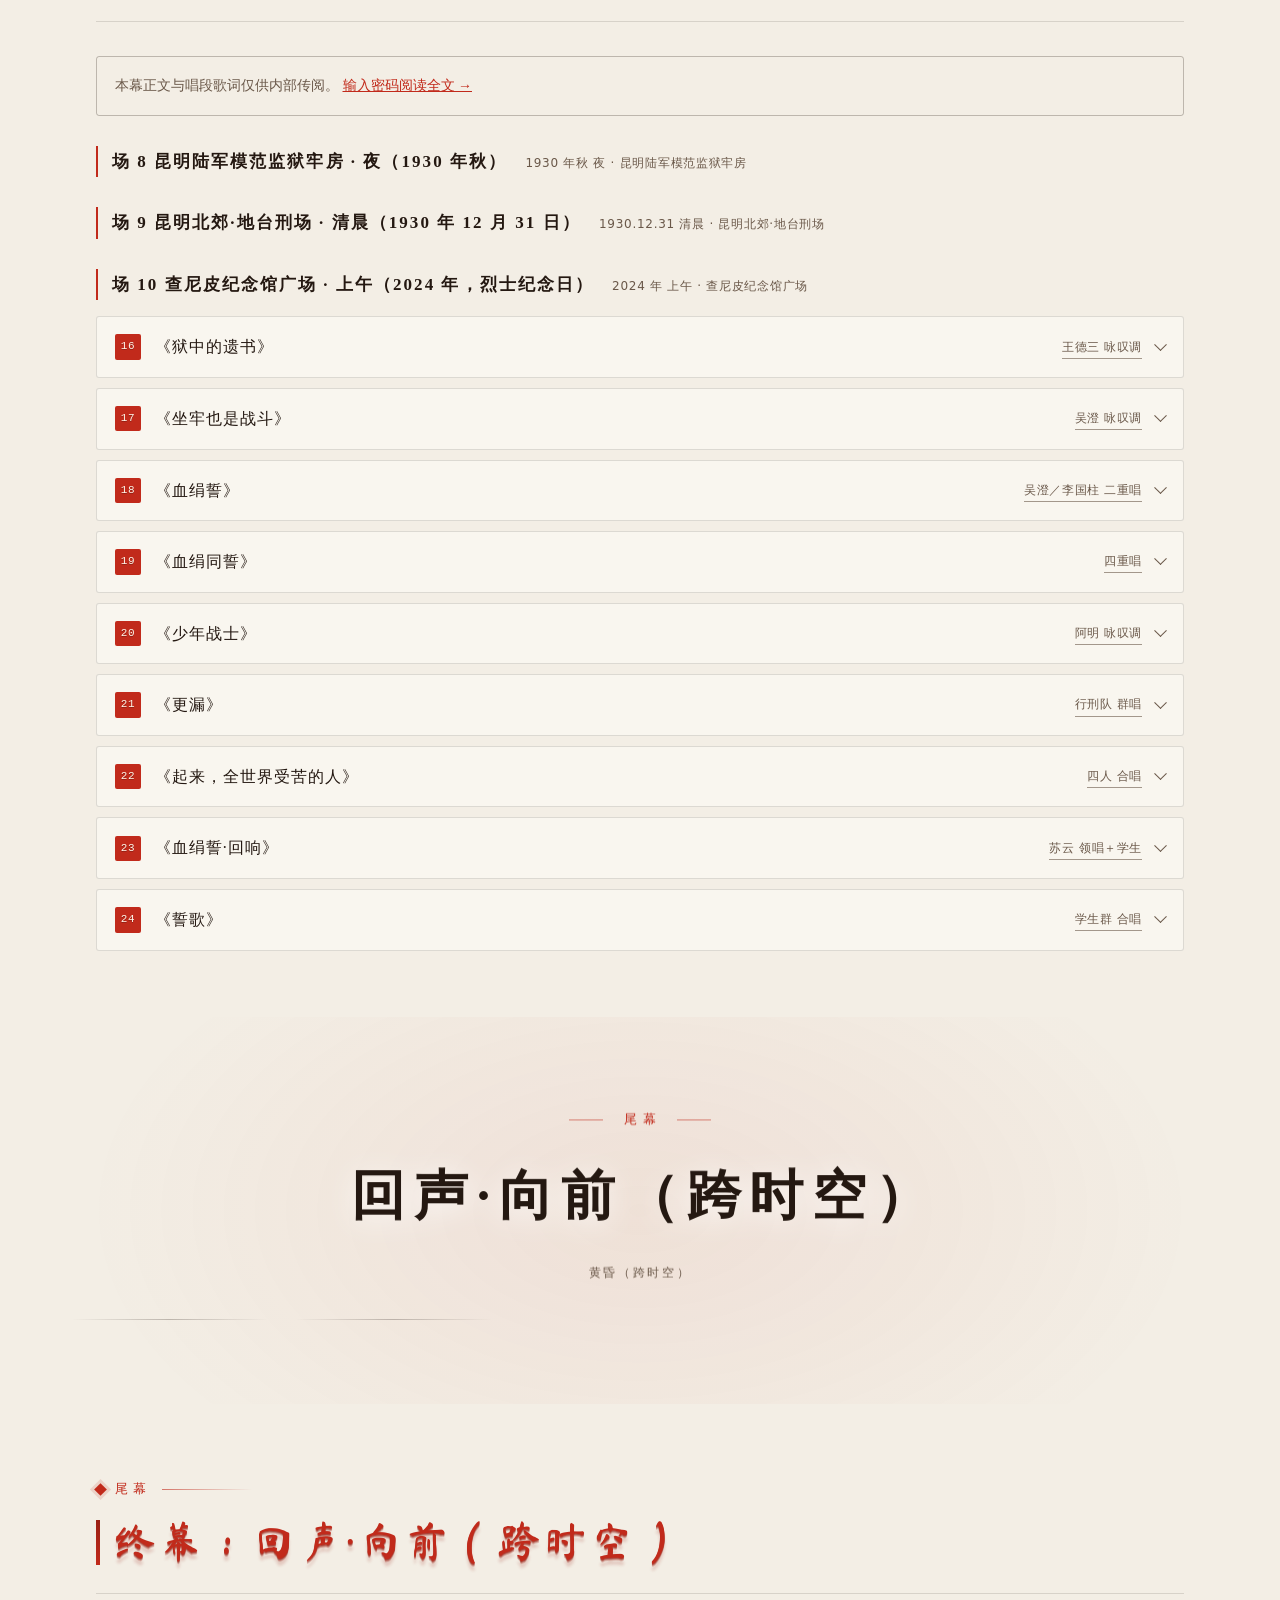
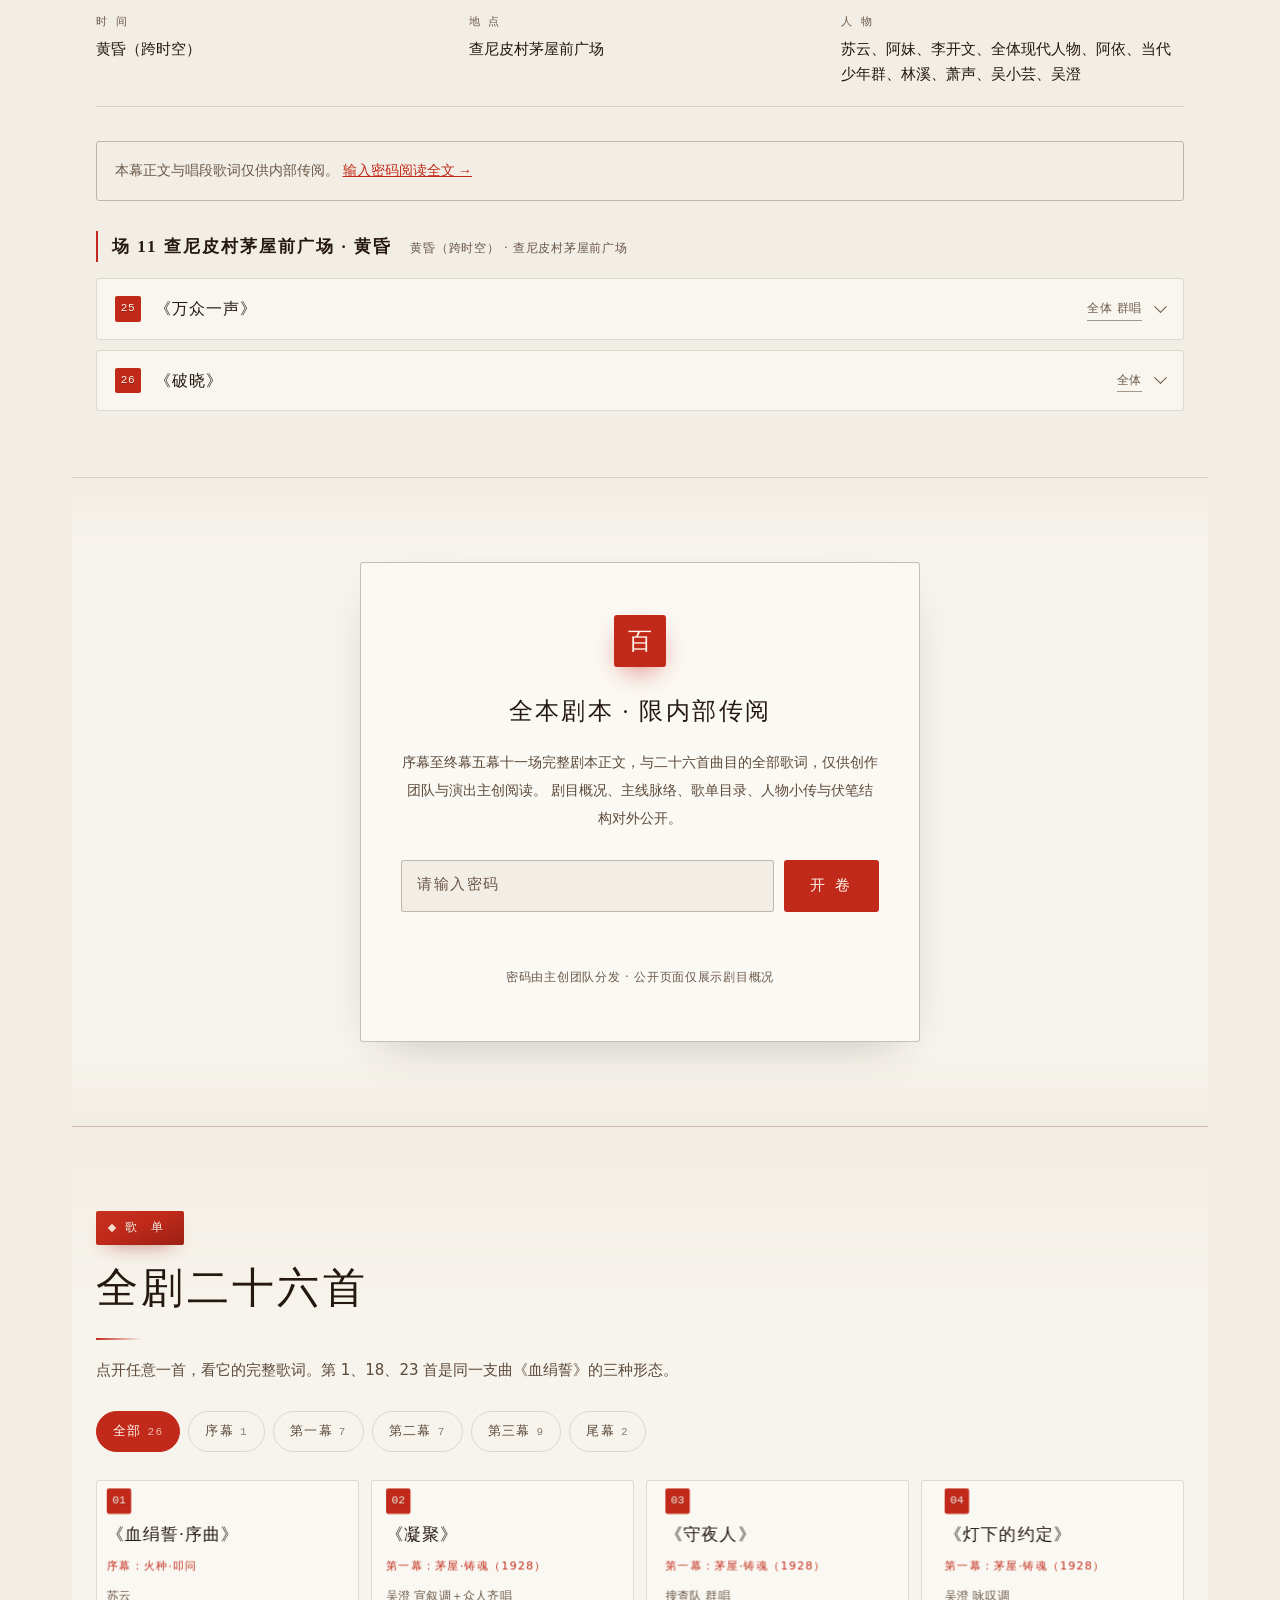
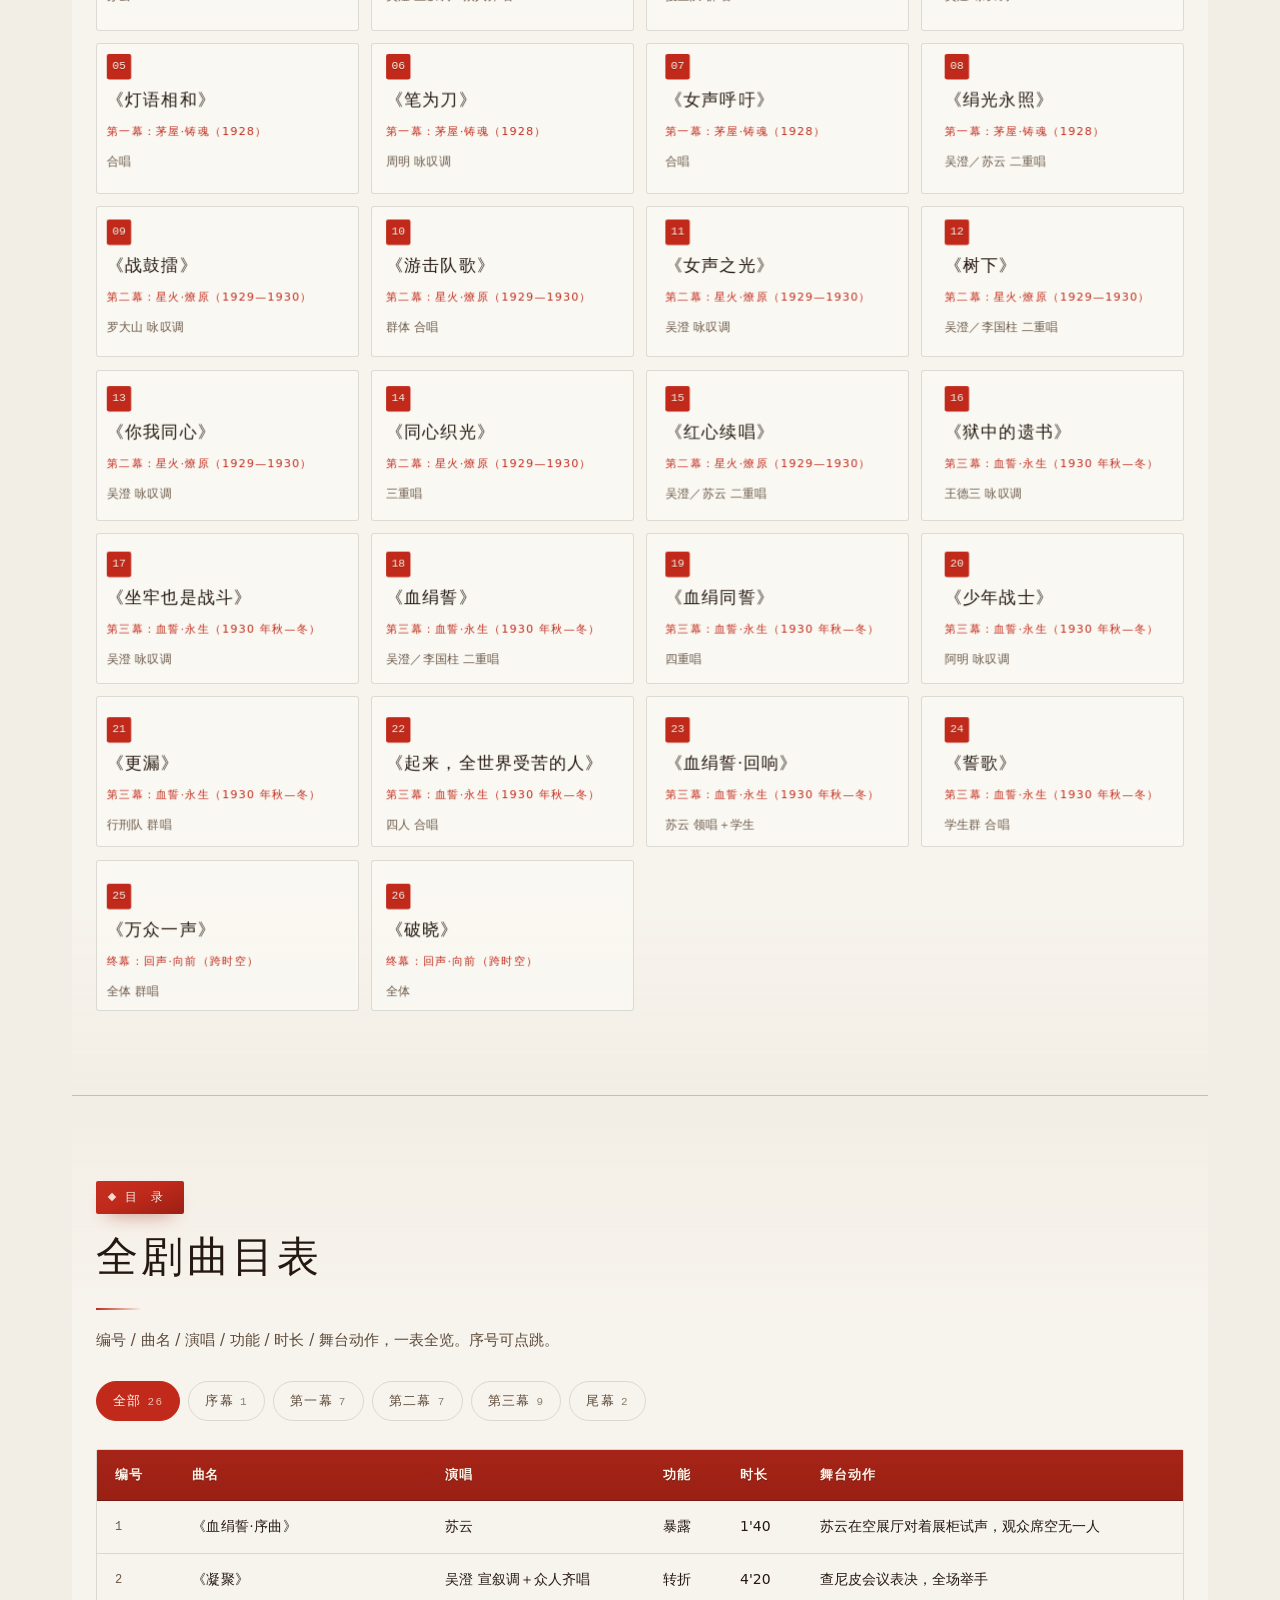
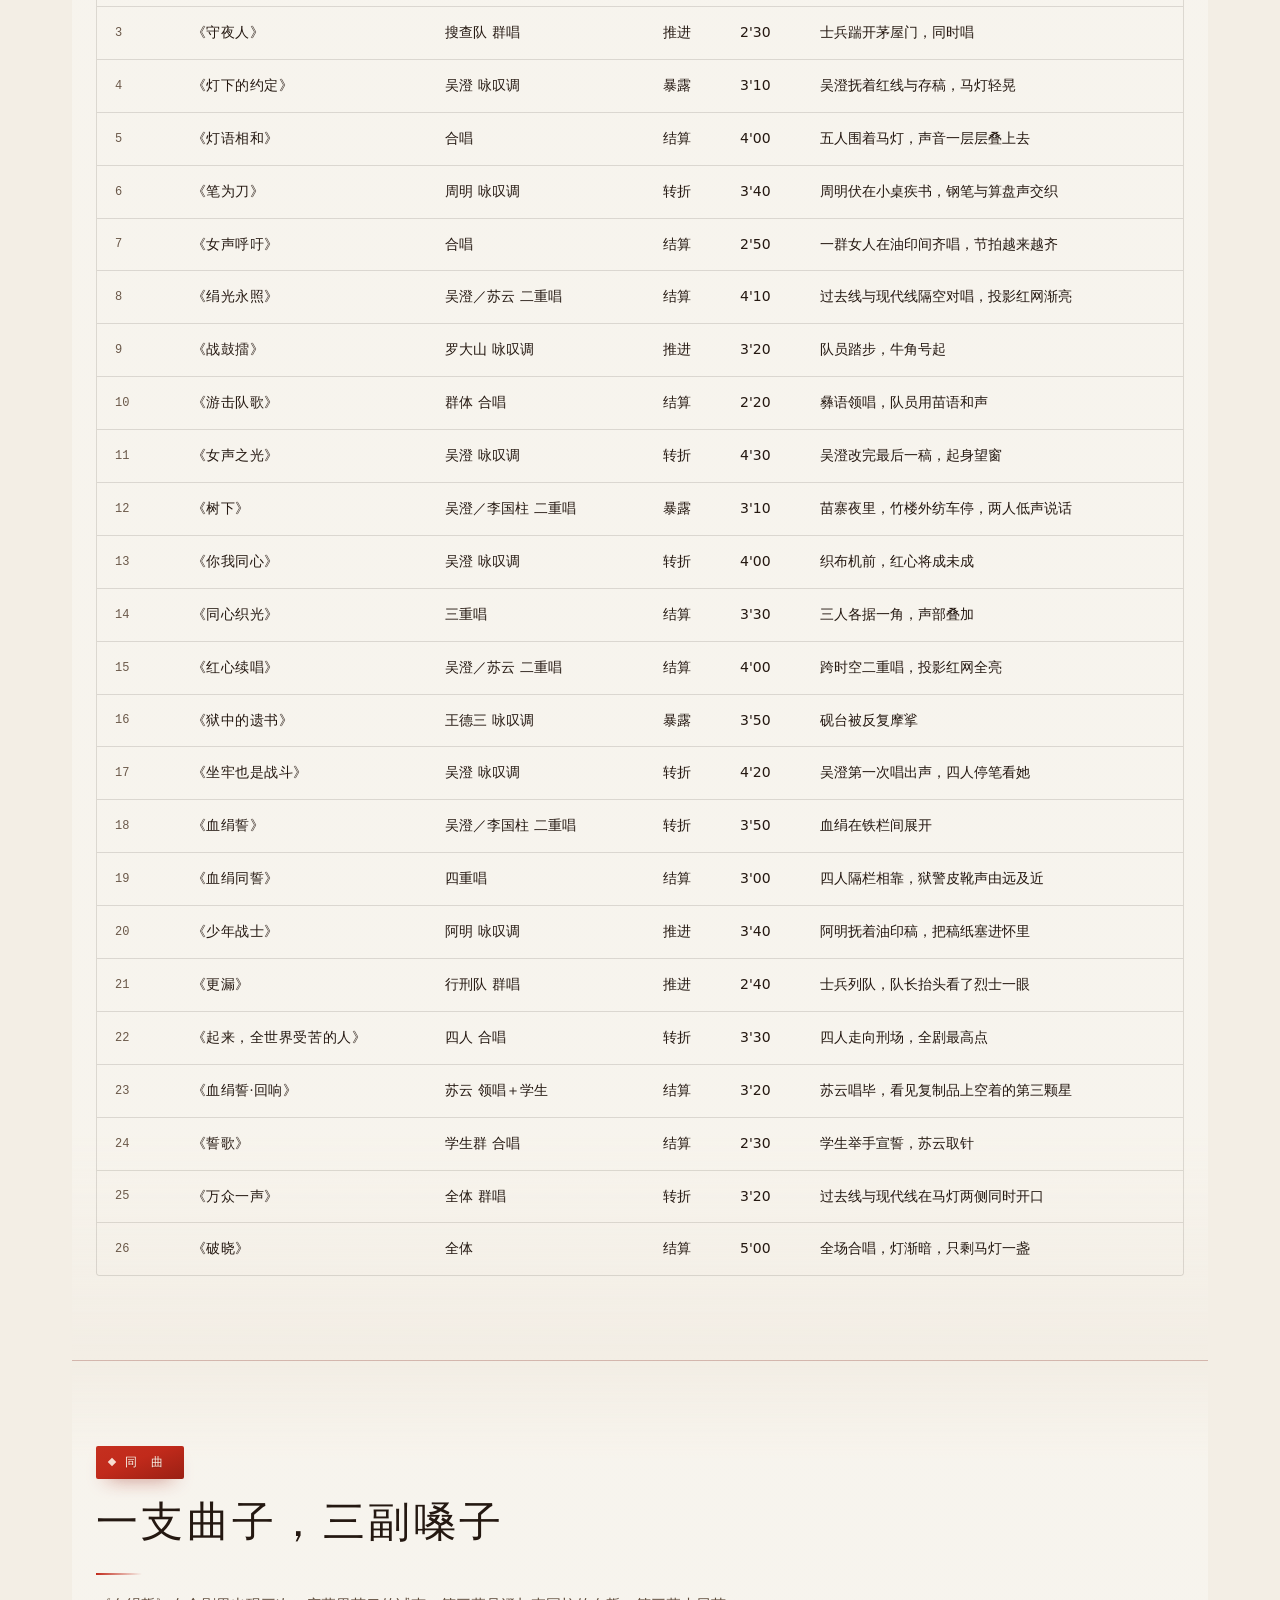
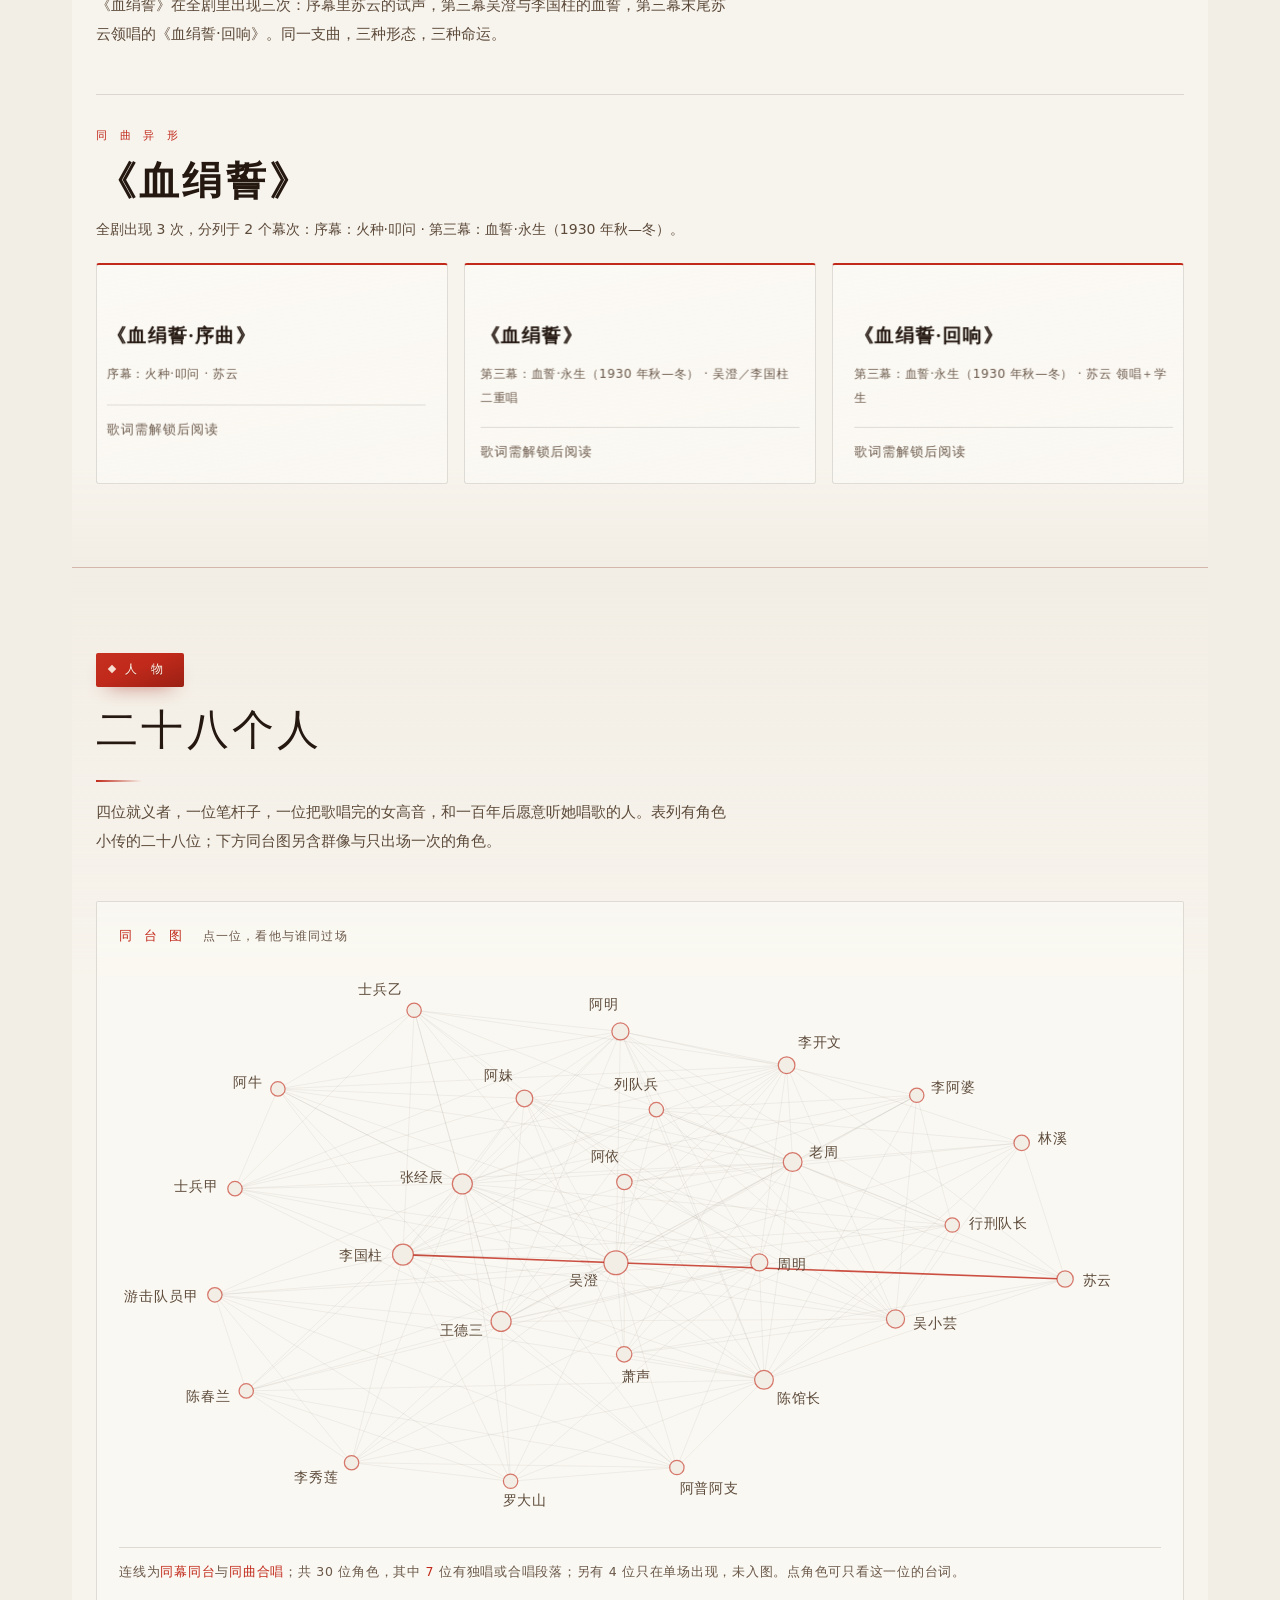
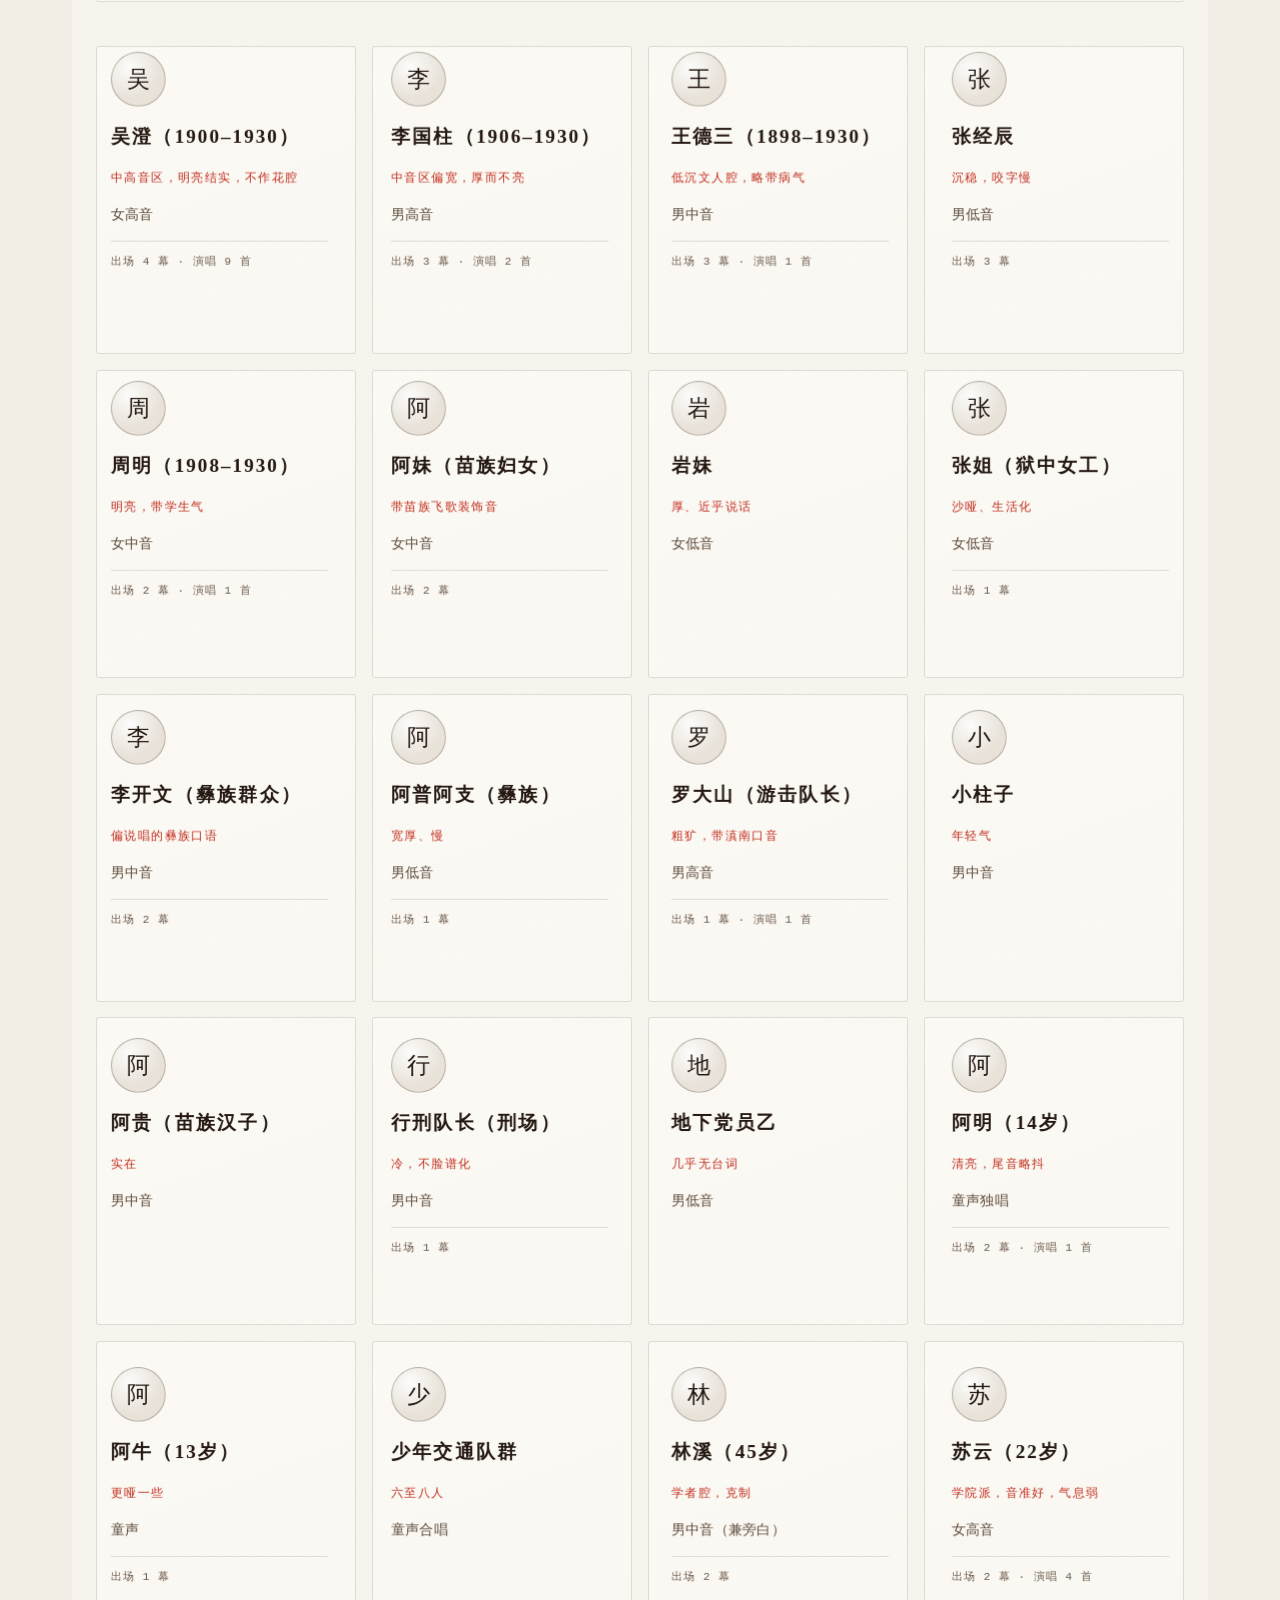
==== commit 912953f9: "背景版面收敛：去掉颗粒噪点、构图填空 纸感（保留年头感，收到约 35%） - .paper-fibers 去掉高频噪点层（baseFrequency .85）：它与 .grain 是两重颗粒，   压" ====
--- a/px1928/index.html
+++ b/px1928/index.html
@@ -11,10 +11,10 @@
 <meta property="og:description" content="《百年星语·破晓1928》完整剧本在线读。序幕至终幕五幕十一场、二十六首曲目，从 1928 年蒙自芷村的茅屋，到 1930 年昆明北郊的地台刑场，再回到 2024 年查尼皮纪念馆的一盏马灯。">
 <meta property="og:locale" content="zh_CN">
 <link rel="icon" href="favicon.svg" type="image/svg+xml">
-<link rel="stylesheet" href="assets/css/tokens.css?v=c5d6e7f8">
-<link rel="stylesheet" href="assets/css/palette.css?v=c5d6e7f8">
-<link rel="stylesheet" href="assets/css/fonts.css?v=c5d6e7f8">
-<link rel="stylesheet" href="assets/css/main.css?v=c5d6e7f8">
+<link rel="stylesheet" href="assets/css/tokens.css?v=d7e8f9a0">
+<link rel="stylesheet" href="assets/css/palette.css?v=d7e8f9a0">
+<link rel="stylesheet" href="assets/css/fonts.css?v=d7e8f9a0">
+<link rel="stylesheet" href="assets/css/main.css?v=d7e8f9a0">
 </head>
 <body>
 
@@ -347,8 +347,8 @@
       'promise: ' + String((e.reason && e.reason.message) || e.reason));
   });
 </script>
-<script src="assets/js/data.js?v=c5d6e7f8"></script>
-<script src="assets/js/realtime.js?v=c5d6e7f8"></script>
-<script type="module" src="assets/js/main.js?v=c5d6e7f8"></script>
+<script src="assets/js/data.js?v=d7e8f9a0"></script>
+<script src="assets/js/realtime.js?v=d7e8f9a0"></script>
+<script type="module" src="assets/js/main.js?v=d7e8f9a0"></script>
 </body>
 </html>
--- a/px1928/assets/css/palette.css
+++ b/px1928/assets/css/palette.css
@@ -6,7 +6,7 @@
   --bg-3: #E8E2D8;
   --paper: #241811;
   --paper-2: #5C4A3A;
-  --paper-3: #796a5c;
+  --paper-3: #6A5849;
   --accent: #C12A1B;
   --accent-2: #86681a;
   --accent-3: #33486B;
@@ -25,8 +25,8 @@
   --surface-chip:     rgba(36,24,17,0.06);
   --surface-chip-hover: rgba(36,24,17,0.04);
   --surface-sheen:    rgba(255, 255, 255, .92);
-  --vignette-1:       rgba(36,24,17,0.1);
-  --vignette-2:       rgba(36,24,17,0.08);
+  --vignette-1:       rgba(36,24,17,0.085);
+  --vignette-2:       rgba(36,24,17,0.06);
   --title-shadow:     0 4px 30px rgba(255, 255, 255, .85);
   --grain-blend:      multiply;
   --grain-opacity:    .05;
--- a/px1928/assets/css/main.css
+++ b/px1928/assets/css/main.css
@@ -350,7 +350,8 @@
 .scroll-hint {
   position: absolute; left: 50%; bottom: 30px; transform: translateX(-50%);
   z-index: 3; display: flex; flex-direction: column; align-items: center; gap: 8px;
-  font-size: 11px; letter-spacing: .3em; color: var(--paper-3);
+  /* 原先是 --paper-3，压在带纤维的底上几乎看不见，形同噪点 */
+  font-size: 11px; letter-spacing: .3em; color: var(--paper-2);
 }
 .scroll-hint i { display: block; width: 1px; height: 44px; background: linear-gradient(var(--paper-3), transparent); animation: drip 2.4s ease-in-out infinite; }
 @keyframes drip { 0%,100% { opacity: .3; transform: scaleY(.5); transform-origin: top; } 50% { opacity: 1; transform: scaleY(1); } }
@@ -358,8 +359,8 @@
 .drag-hint {
   position: absolute; right: var(--gut); bottom: 34px; z-index: 3;
   display: flex; align-items: center; gap: 10px;
-  font-size: 11px; letter-spacing: .2em; color: var(--paper-3);
-  opacity: .8;
+  font-size: 11px; letter-spacing: .2em; color: var(--paper-2);
+  opacity: .85;
 }
 .drag-hint svg { animation: nudge 2.6s ease-in-out infinite; }
 @keyframes nudge { 0%,100% { transform: translateX(0); } 50% { transform: translateX(6px); } }
@@ -1736,23 +1737,25 @@
 
 /* ── 一、旧纸 ───────────────────────────────────────────── */
 
-/* 纸纤维：细颗粒 + 长纤维两层湍流 + 手工纸的帘纹，multiply 叠在宣纸上 */
+/* 纸纤维：帘纹 + 长纤维两层，multiply 叠在宣纸上。
+   原先还叠了一层高频噪点（baseFrequency .85），它和 .grain 是两重颗粒，
+   压上茶渍后整张纸读成「发霉的旧报纸」而不是温润宣纸 —— 已去掉。
+   年头感交给长纤维的走向和茶渍，不交给颗粒。 */
 .paper-fibers {
   position: fixed; inset: 0; z-index: 2; pointer-events: none;
-  opacity: .46; mix-blend-mode: multiply;
+  opacity: .30; mix-blend-mode: multiply;
   background-image:
     repeating-linear-gradient(to right,
-      rgba(122, 96, 58, .038) 0 1px,
+      rgba(122, 96, 58, .030) 0 1px,
       transparent 1px 23px),
-    url("data:image/svg+xml,%3Csvg xmlns='http://www.w3.org/2000/svg' width='560' height='560'%3E%3Cfilter id='f'%3E%3CfeTurbulence type='fractalNoise' baseFrequency='0.008 0.46' numOctaves='4' seed='11'/%3E%3CfeColorMatrix type='saturate' values='0'/%3E%3C/filter%3E%3Crect width='560' height='560' filter='url(%23f)' opacity='0.46'/%3E%3C/svg%3E"),
-    url("data:image/svg+xml,%3Csvg xmlns='http://www.w3.org/2000/svg' width='300' height='300'%3E%3Cfilter id='g'%3E%3CfeTurbulence type='fractalNoise' baseFrequency='0.85' numOctaves='3' seed='5'/%3E%3CfeColorMatrix type='saturate' values='0'/%3E%3C/filter%3E%3Crect width='300' height='300' filter='url(%23g)' opacity='0.34'/%3E%3C/svg%3E");
-  background-size: auto, 560px 560px, 300px 300px;
-}
-
-/* 霉斑：几处茶渍，让纸有年头 */
+    url("data:image/svg+xml,%3Csvg xmlns='http://www.w3.org/2000/svg' width='560' height='560'%3E%3Cfilter id='f'%3E%3CfeTurbulence type='fractalNoise' baseFrequency='0.008 0.46' numOctaves='4' seed='11'/%3E%3CfeColorMatrix type='saturate' values='0'/%3E%3C/filter%3E%3Crect width='560' height='560' filter='url(%23f)' opacity='0.34'/%3E%3C/svg%3E");
+  background-size: auto, 560px 560px;
+}
+
+/* 茶渍：让纸有年头。整层收到 38% —— 全强度时斑点会读成霉点。 */
 .foxing {
   position: fixed; inset: 0; z-index: 1; pointer-events: none;
-  mix-blend-mode: multiply; opacity: 1;
+  mix-blend-mode: multiply; opacity: .38;
   background:
     radial-gradient(40% 30% at 7% 13%,  rgba(146, 100, 48, .13), transparent 72%),
     radial-gradient(32% 24% at 93% 24%, rgba(138,  94, 44, .115), transparent 74%),
@@ -1765,34 +1768,35 @@
     radial-gradient(20% 16% at 44% 92%, rgba(138,  96, 46, .065), transparent 74%);
 }
 
-/* 纸边：旧纸四边泛黄发暗 */
+/* 纸边：旧纸四边泛黄发暗。原先左右 .16/.13 会把四角压成脏角，减半。 */
 .paper-edge {
   position: fixed; inset: 0; z-index: 1; pointer-events: none;
   mix-blend-mode: multiply;
   background:
-    linear-gradient(to right, rgba(150, 108, 54, .16), transparent 12%),
-    linear-gradient(to left,  rgba(150, 108, 54, .13), transparent 10%),
-    linear-gradient(to bottom, rgba(146, 104, 52, .11), transparent 9%),
-    linear-gradient(to top,   rgba(146, 104, 52, .12), transparent 9%);
-}
-
-/* 书口：右侧一叠纸的厚度 —— 细密的页边线 + 装订暗影 */
+    linear-gradient(to right, rgba(150, 108, 54, .085), transparent 12%),
+    linear-gradient(to left,  rgba(150, 108, 54, .070), transparent 10%),
+    linear-gradient(to bottom, rgba(146, 104, 52, .060), transparent 9%),
+    linear-gradient(to top,   rgba(146, 104, 52, .065), transparent 9%);
+}
+
+/* 书口：右侧一叠纸的厚度 —— 细密的页边线 + 装订暗影。
+   它压在 .paper-edge 的右侧泛黄之上，两层叠出一条「脏边」，故整体减淡。 */
 .book-gutter {
   position: fixed; top: 0; bottom: 0; right: 0; width: 58px; z-index: 2;
   pointer-events: none;
   background:
     repeating-linear-gradient(to left,
-      rgba(126, 96, 52, .085) 0 1px,
+      rgba(126, 96, 52, .060) 0 1px,
       rgba(255, 252, 244, .10) 1px 2px,
       transparent 2px 5px),
     linear-gradient(270deg,
-      rgba(92, 60, 24, .26) 0%, rgba(92, 60, 24, .12) 34%,
-      rgba(92, 60, 24, .04) 66%, transparent 100%);
+      rgba(92, 60, 24, .17) 0%, rgba(92, 60, 24, .08) 34%,
+      rgba(92, 60, 24, .03) 66%, transparent 100%);
 }
 .book-gutter::after {
   content: ""; position: absolute; top: 0; bottom: 0; right: 0; width: 1px;
   background: linear-gradient(to bottom,
-    transparent 0%, rgba(92, 60, 24, .40) 14%, rgba(92, 60, 24, .40) 86%, transparent 100%);
+    transparent 0%, rgba(92, 60, 24, .30) 14%, rgba(92, 60, 24, .30) 86%, transparent 100%);
 }
 
 /* 版框：旧书版心的双边界线（外粗内细） */
@@ -2232,6 +2236,23 @@
 }
 .hero-text { min-width: 0; }
 
+/* 灯下的落地光：光池是圆的，落到纸面该有一摊椭圆的暖光。
+   没有它，灯就是悬在空纸里——右下半区永远填不满。 */
+.hero-lantern-slot::after {
+  content: ""; position: absolute;
+  left: 54%; bottom: 7%;
+  width: 360px; height: 92px; margin-left: -180px;
+  border-radius: 50%;
+  background: radial-gradient(closest-side,
+    color-mix(in srgb, var(--accent-2) 46%, transparent) 0%,
+    color-mix(in srgb, var(--accent-2) 24%, transparent) 38%,
+    color-mix(in srgb, var(--accent-2) 9%, transparent) 62%,
+    transparent 82%);
+  filter: blur(7px);
+  pointer-events: none;
+  z-index: 0;
+}
+
 /* 灯位：宽屏落在 HERO 右侧的三分点 */
 .hero-lantern-slot {
   position: relative;
@@ -2248,13 +2269,18 @@
 
 .hero-lantern {
   position: absolute;
-  left: 54%; top: 47%;
+  left: 54%; top: 53%;
   width: 240px; height: 320px;
   margin: -164px 0 0 -120px;
   perspective: 1000px;
   perspective-origin: 50% 44%;
   pointer-events: none;
   transform-style: preserve-3d;
+  /* 右栏原本一大片真空：灯只有 240px 宽，孤零零浮在纸上。
+     灯身各部件是绝对定位的 px 值，改容器尺寸不会带着它们缩 ——
+     只能整只 scale。1.18 倍 + 下移到 52%，让灯心对上左侧标题的视觉重心。 */
+  transform: scale(1.18);
+  transform-origin: 50% 44%;
 }
 .lantern-cord {
   position: absolute; left: 50%; top: 0;
@@ -2369,18 +2395,23 @@
 }
 /* 老马灯无流苏：红灯笼的流苏已去除 */
 
-/* 灯下的光：整站唯一光源，暖光落在纸上 */
+/* 灯下的光：整站唯一光源，暖光落在纸上。
+   放大到 1120px 铺满右半区，否则右栏只剩一盏孤灯悬在空纸里。
+   z-index: 0 是必须的 —— halo 在 DOM 里排在 .hero-text 之后，
+   同层无 z-index 时这层暖光会压在副标题上，把字糊掉（光越铺越大就越明显）。 */
 .lantern-halo {
-  position: absolute; left: 54%; top: 47%;
-  width: 760px; height: 760px;
-  margin: -380px 0 0 -380px;
+  position: absolute; left: 54%; top: 53%;
+  width: 1120px; height: 1120px;
+  margin: -560px 0 0 -560px;
   pointer-events: none;
+  z-index: 0;
   background:
     radial-gradient(closest-side,
-      color-mix(in srgb, var(--accent-2) 30%, transparent) 0%,
-      color-mix(in srgb, var(--accent-2) 16%, transparent) 28%,
-      color-mix(in srgb, var(--accent) 9%, transparent) 50%,
-      transparent 76%);
+      color-mix(in srgb, var(--accent-2) 32%, transparent) 0%,
+      color-mix(in srgb, var(--accent-2) 19%, transparent) 22%,
+      color-mix(in srgb, var(--accent-2) 10%, transparent) 40%,
+      color-mix(in srgb, var(--accent-2) 5%, transparent) 58%,
+      transparent 82%);
   animation: halo-breathe 6.5s ease-in-out infinite;
 }
 @keyframes halo-breathe {
@@ -2390,8 +2421,10 @@
 
 /* ── 三、灯幡：素纸挂幡替掉红底立牌 ────────────────────── */
 
+/* 灯幡原本 left:2%，离灯身只剩 10px，几乎贴边；
+   左移到 -7% 让幡与灯各占一股，右半区才是「灯 + 幡」两件而不是挤成一团。 */
 .hero-placard {
-  position: absolute; left: 2%; top: 47%;
+  position: absolute; left: -7%; top: 52%;
   transform: translateY(-50%);
   z-index: 4;
   width: 56px;
@@ -2723,9 +2756,11 @@
 
 /* ── 六、HERO：戏单抬头 ─────────────────────────────────── */
 
-/* 双线朱丝框：两道红线之间夹着纸 */
+/* 双线朱丝框：两道红线之间夹着纸。
+   z-index: 1 —— 要让文字始终浮在马灯光池（.lantern-halo）之上 */
 .hero-text {
   position: relative;
+  z-index: 1;
   padding: 32px 34px 34px;
 }
 .hero-text::before {
@@ -3159,6 +3194,8 @@
     min-height: 0;
     pointer-events: none;
   }
+  /* 窄屏灯挂在标题上方，下面没有「地面」，落地光会变成一团无来由的黄斑 */
+  .hero-lantern-slot::after { display: none; }
   .hero-lantern {
     left: 50%;
     top: 0;
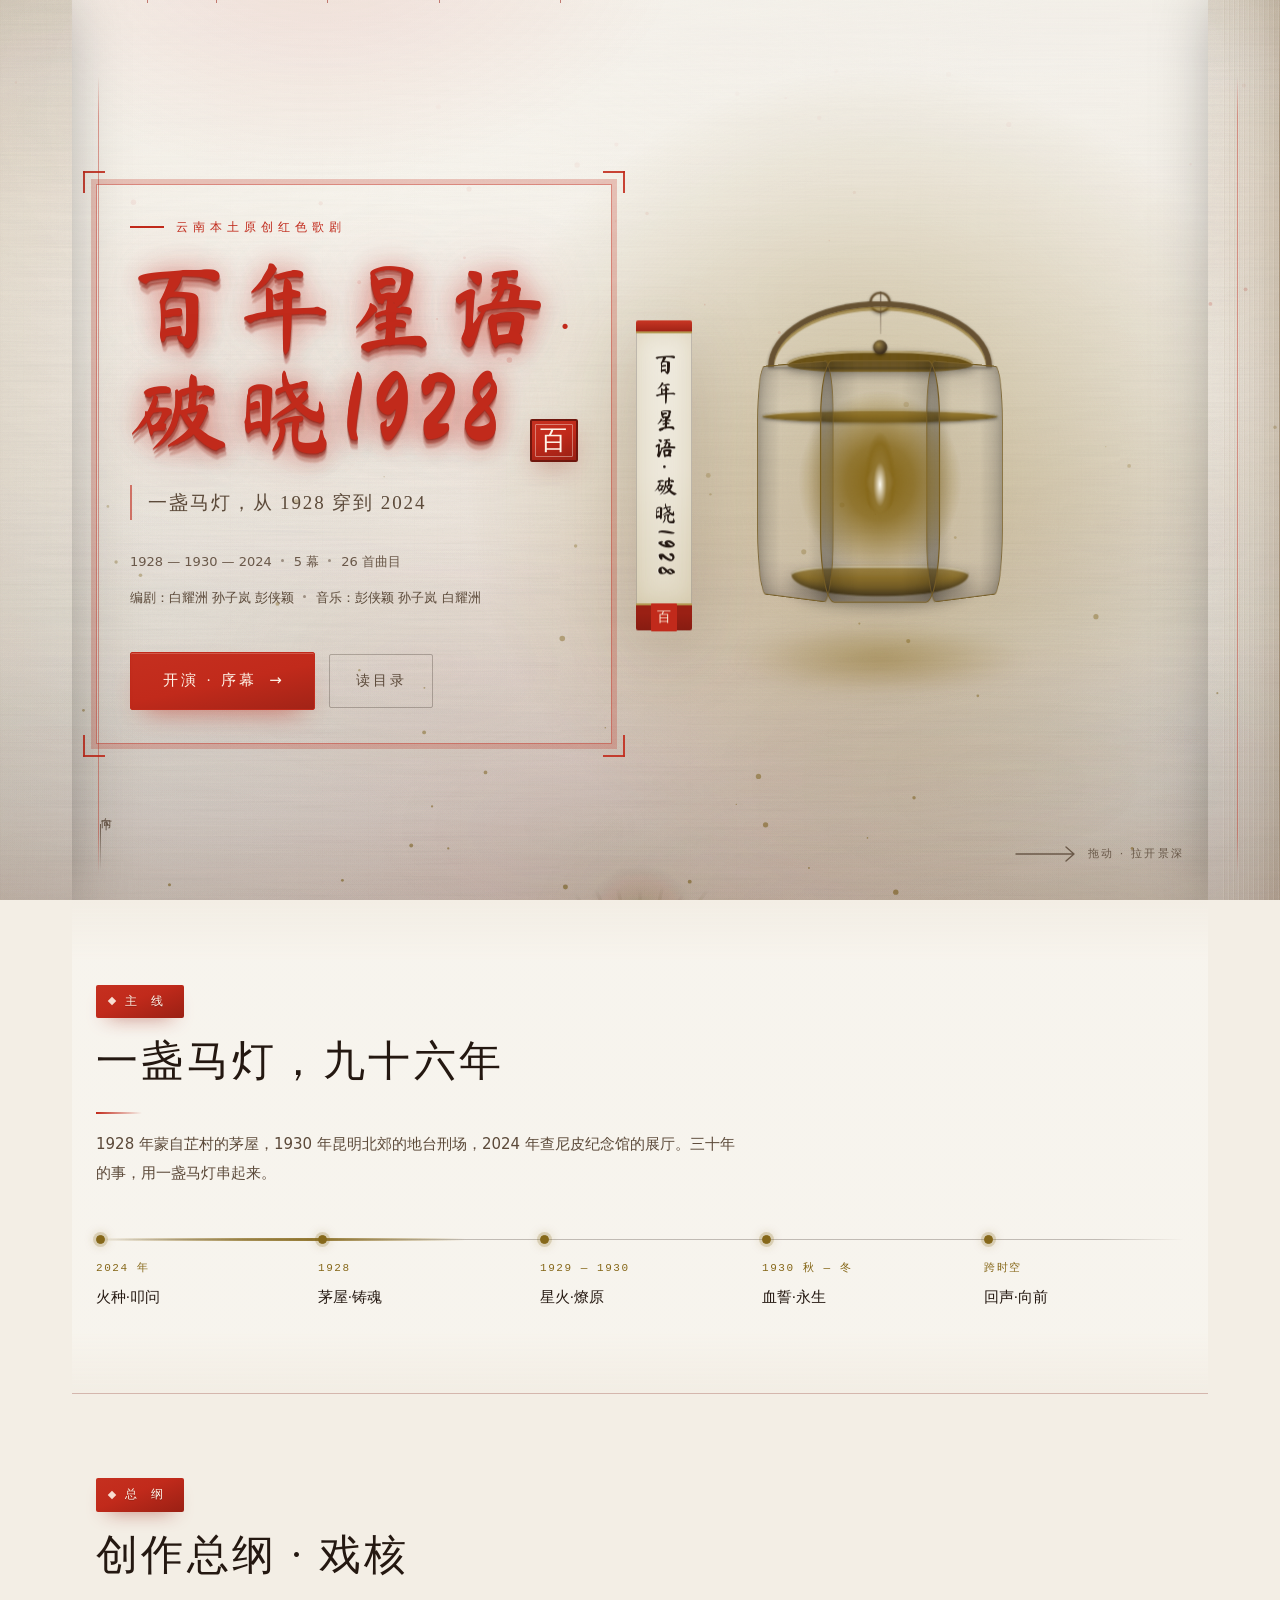
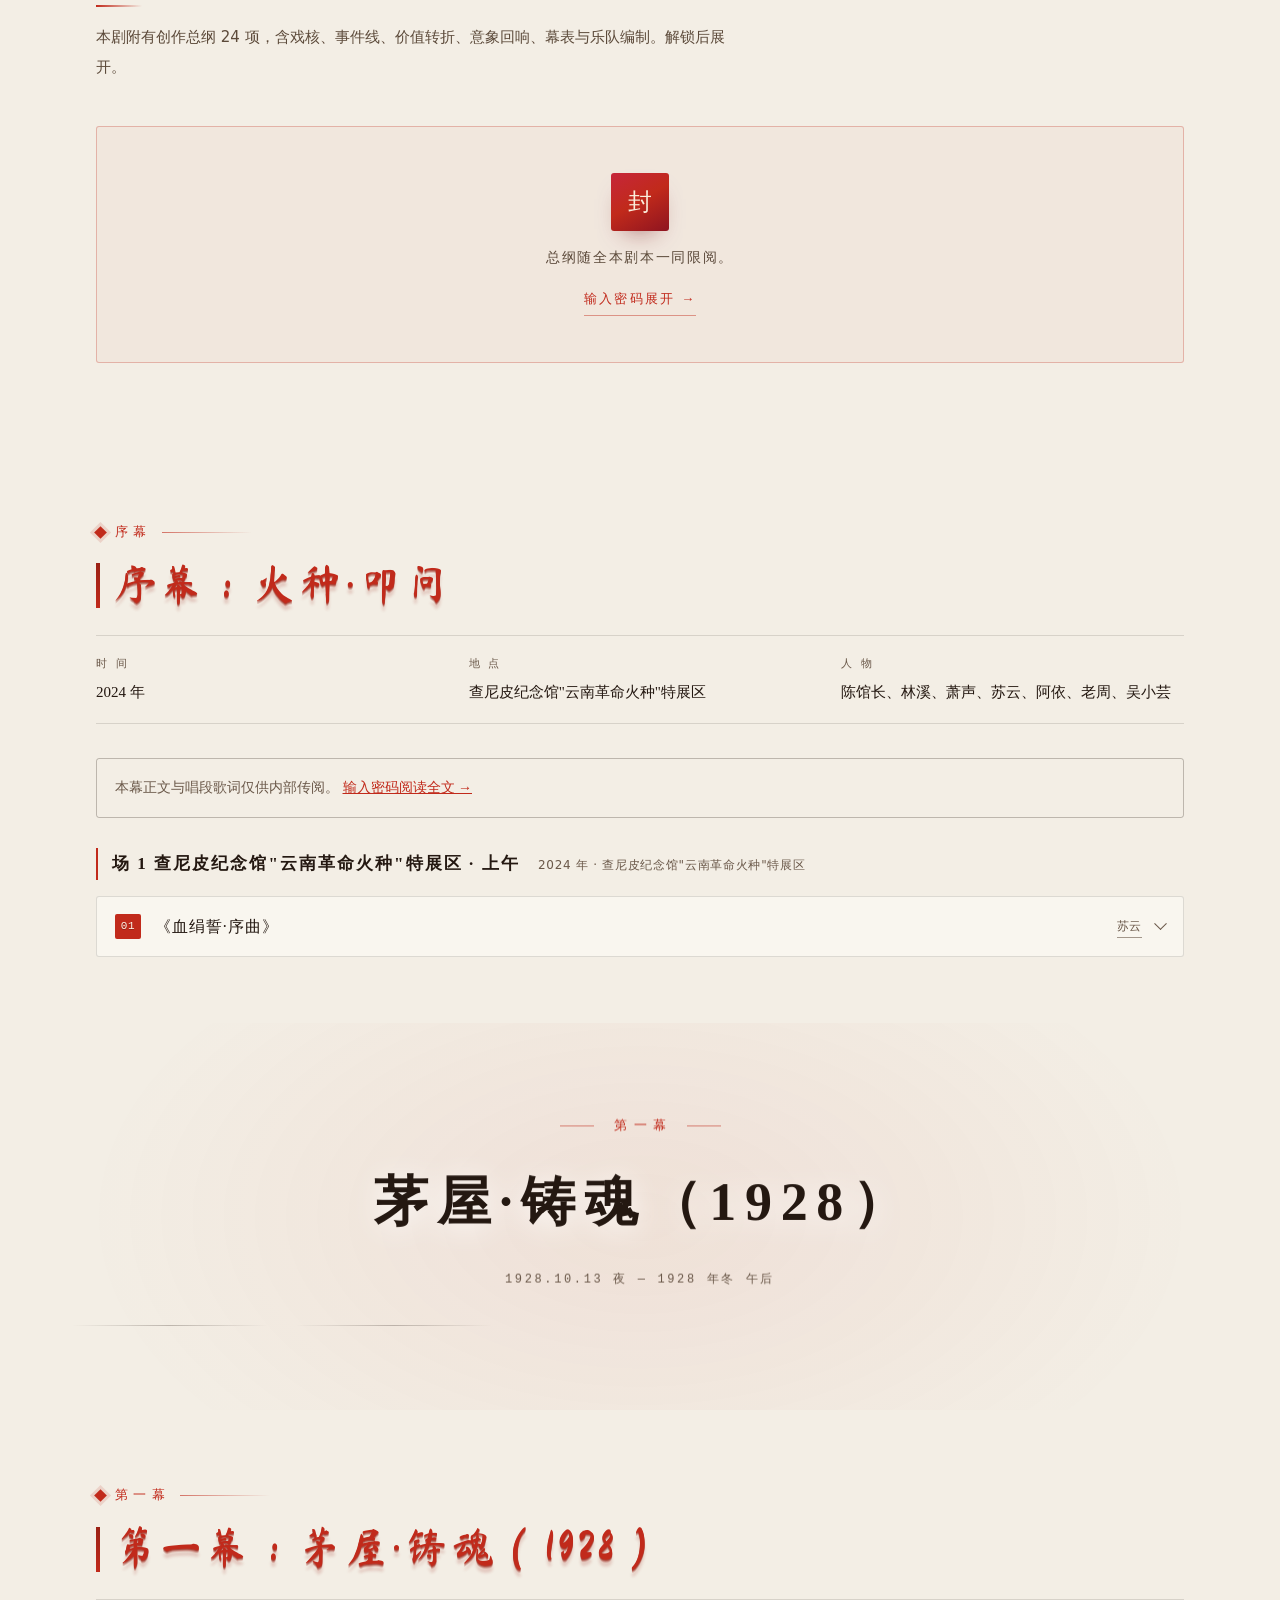
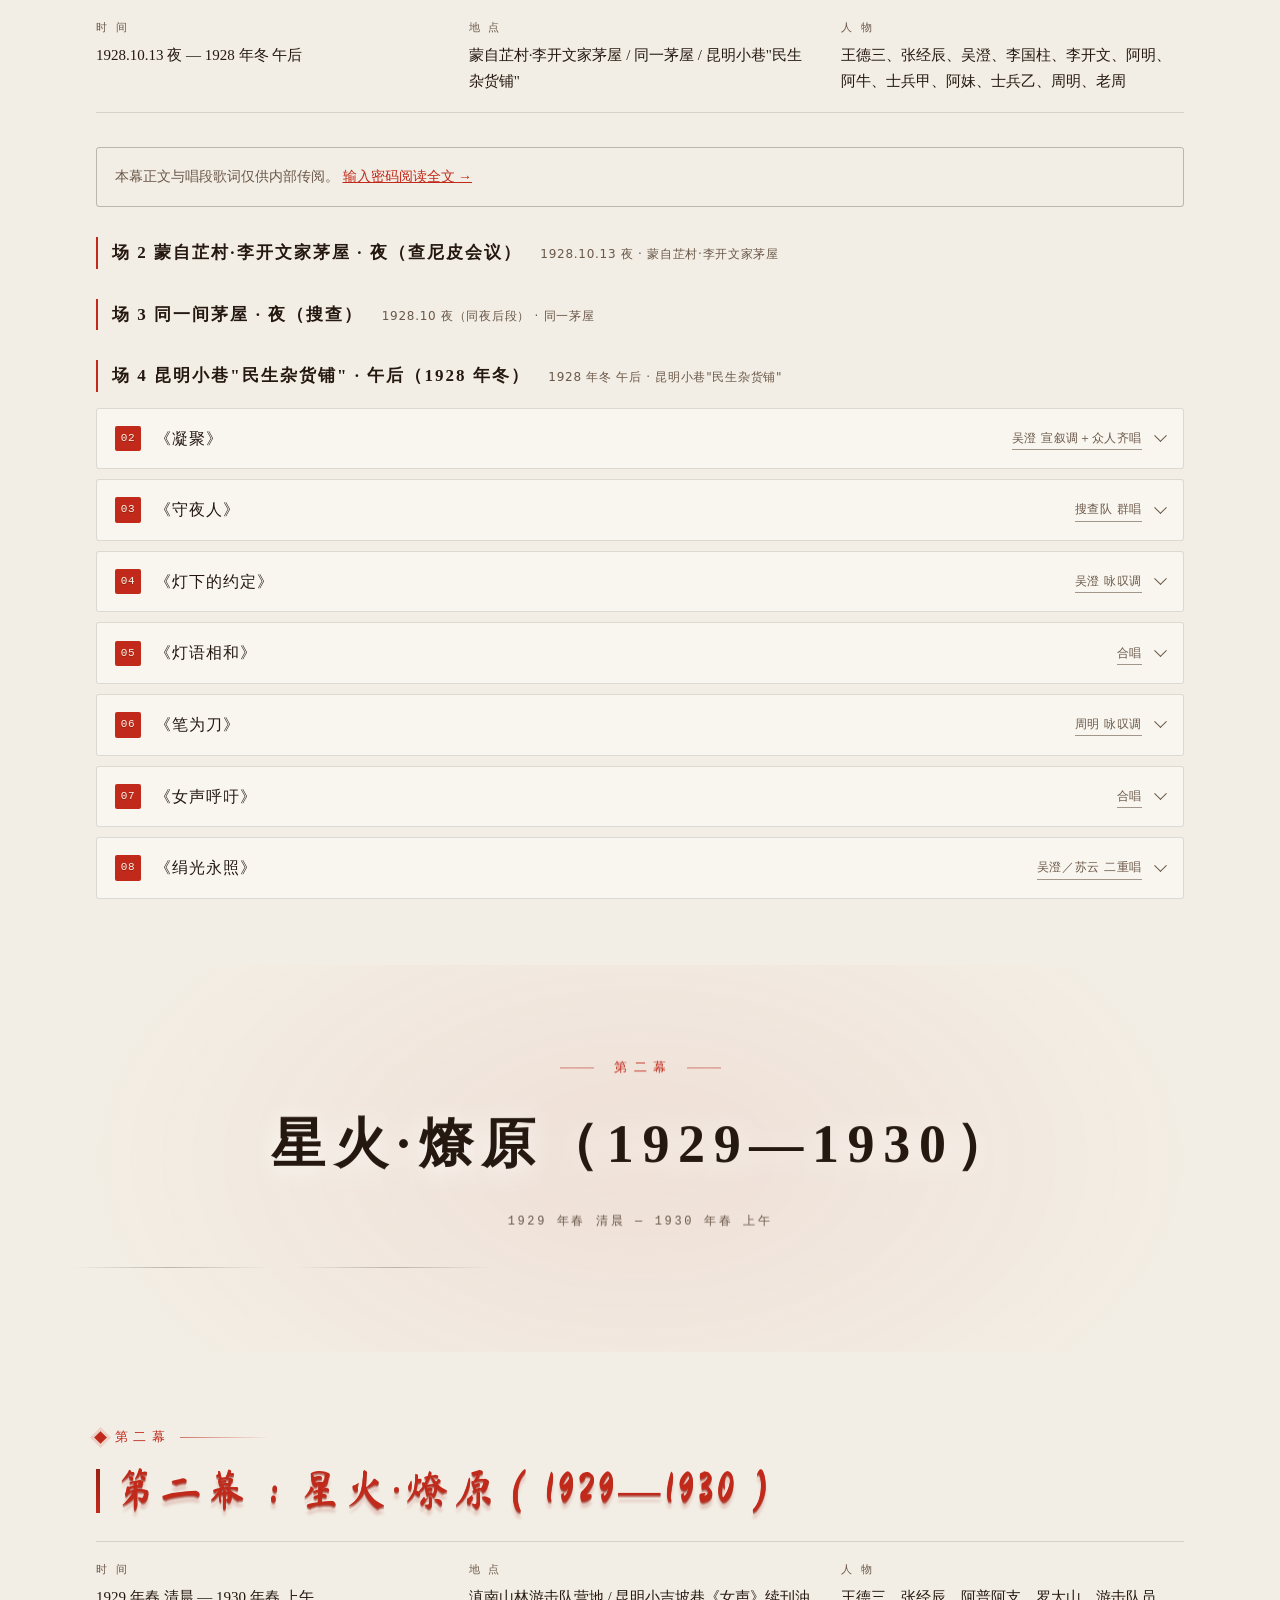
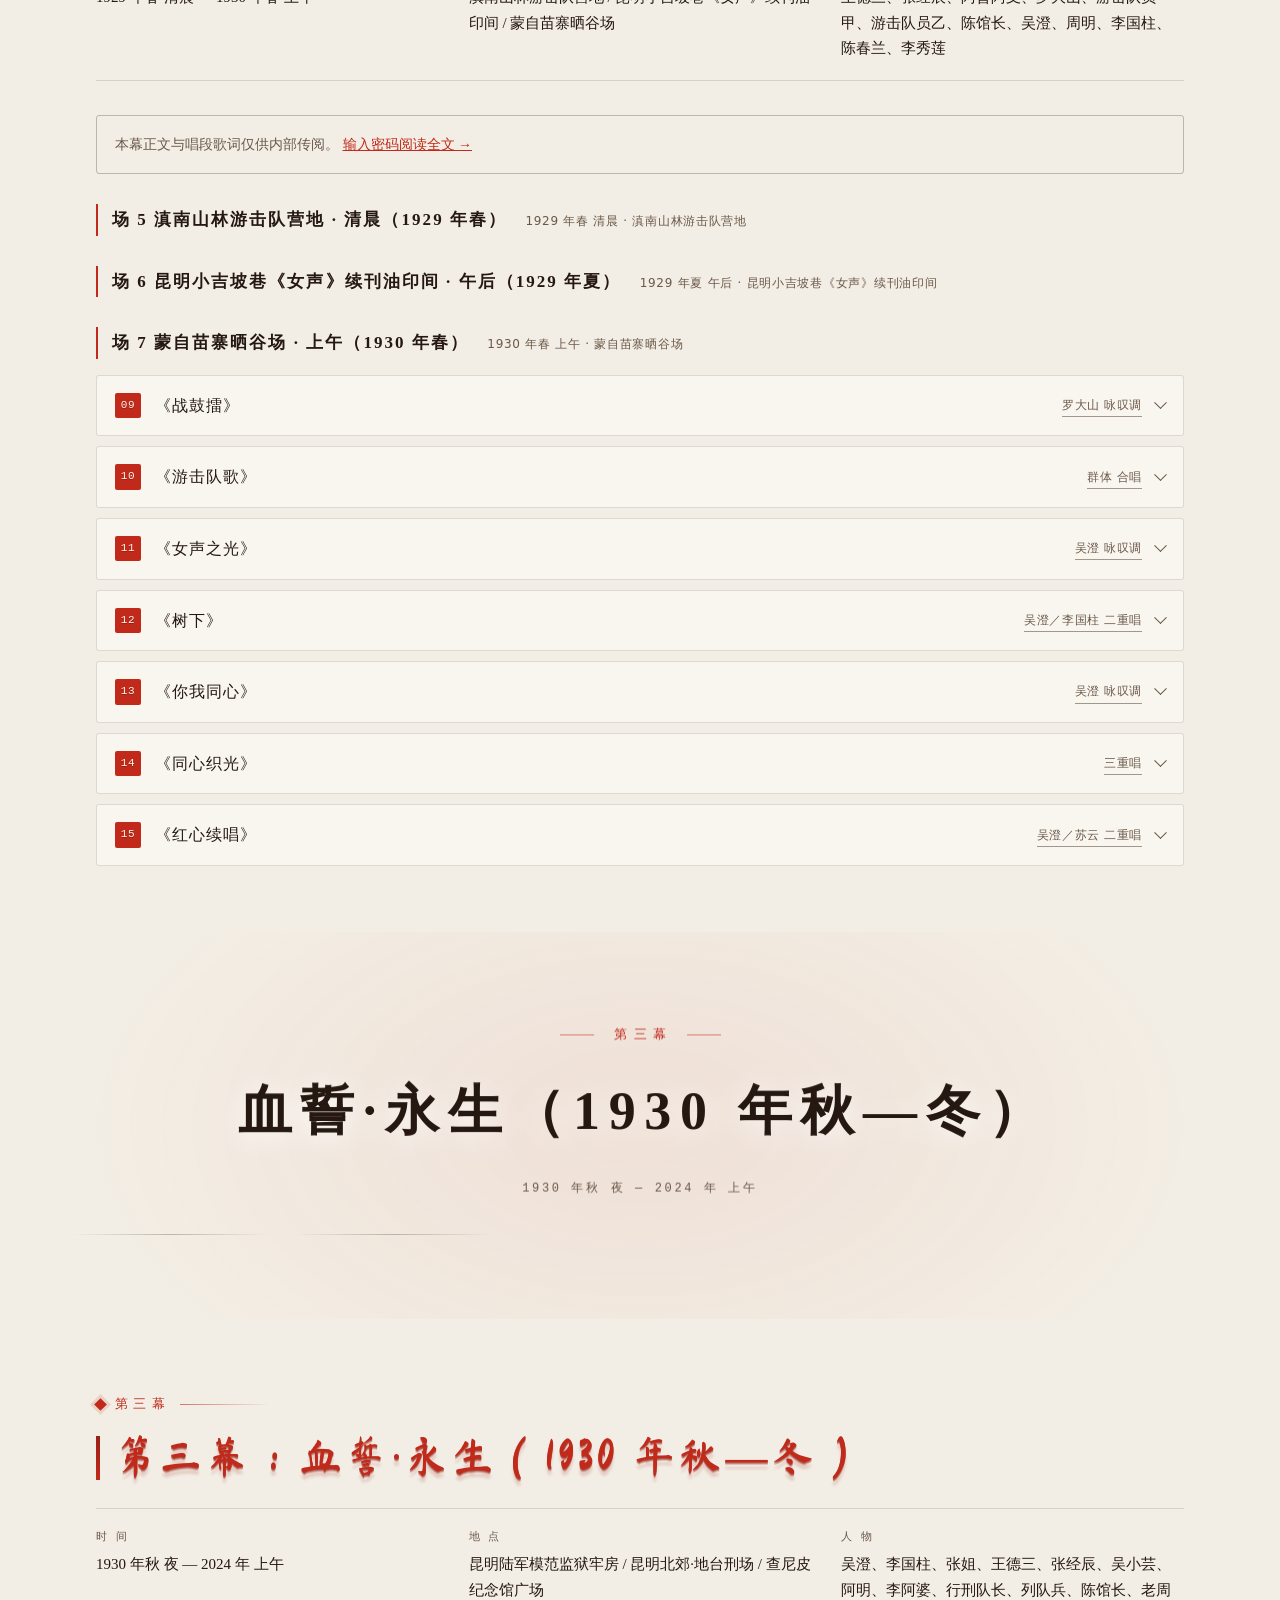
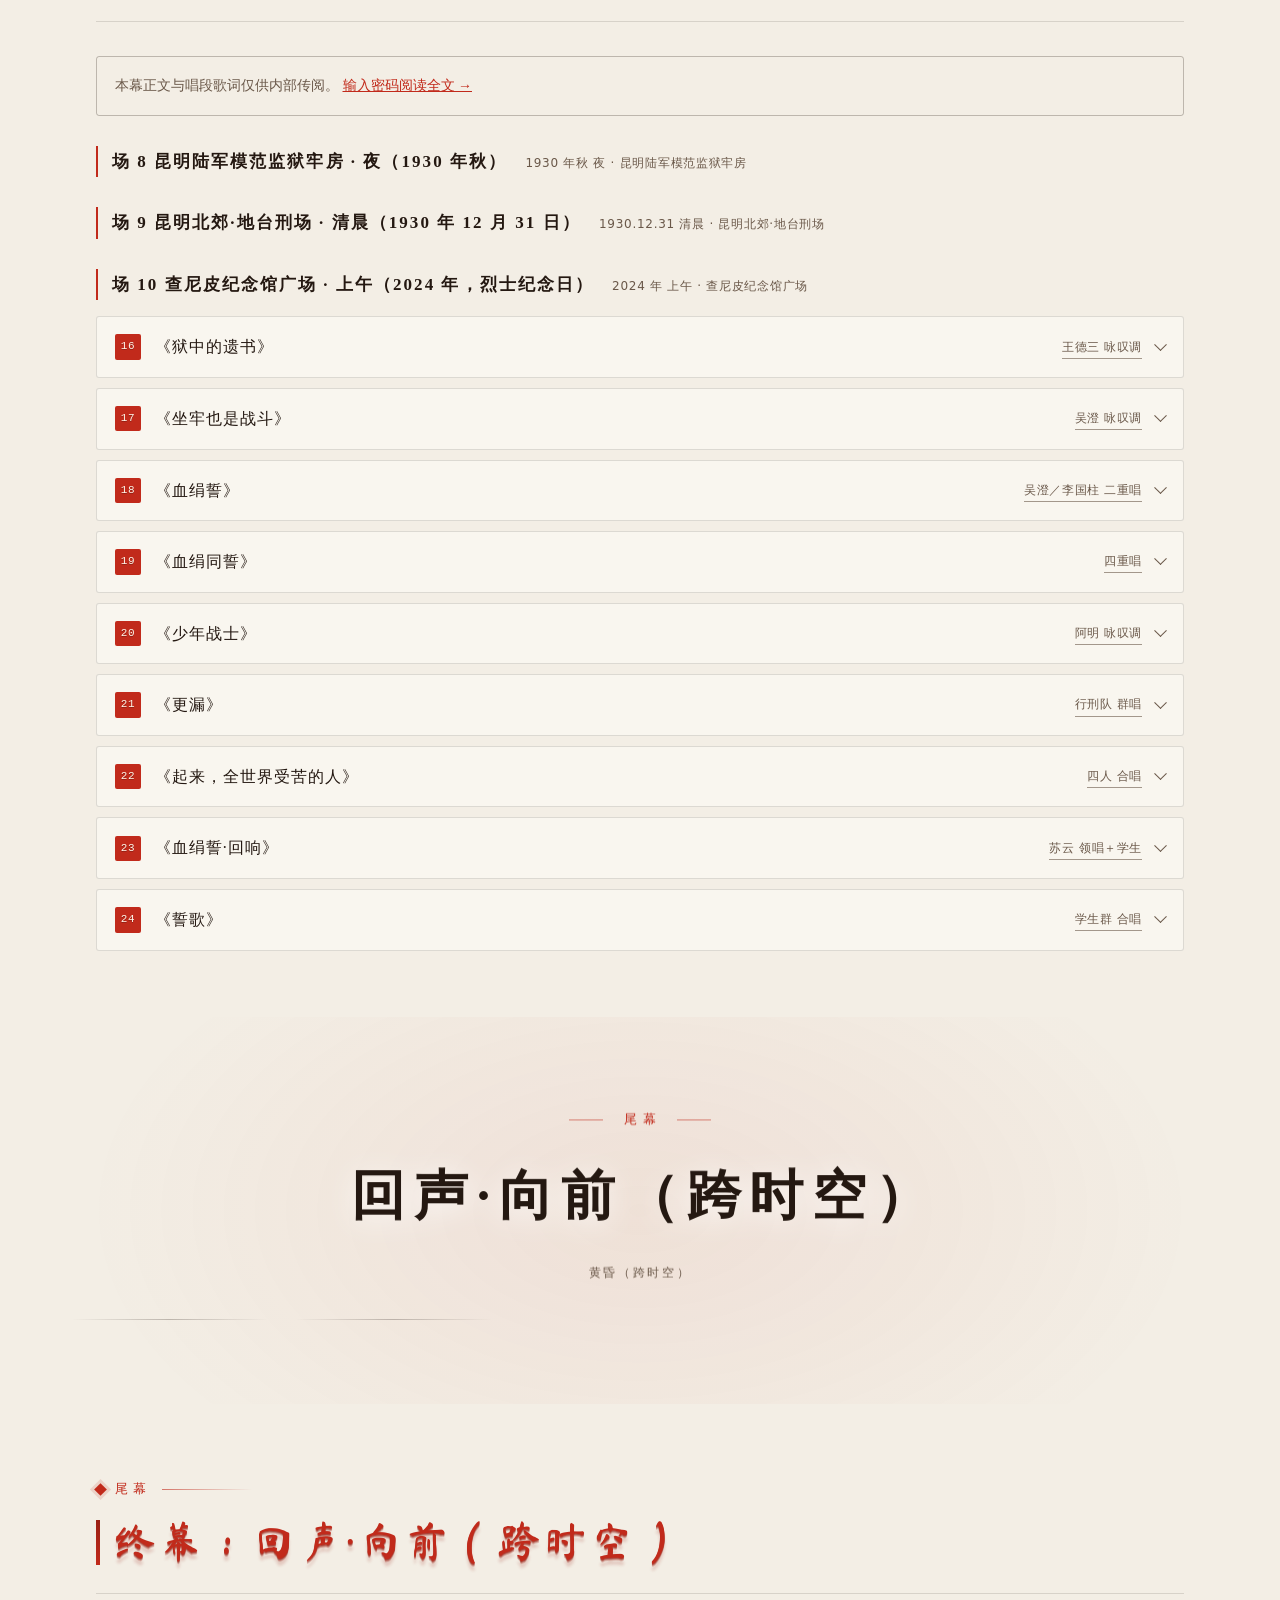
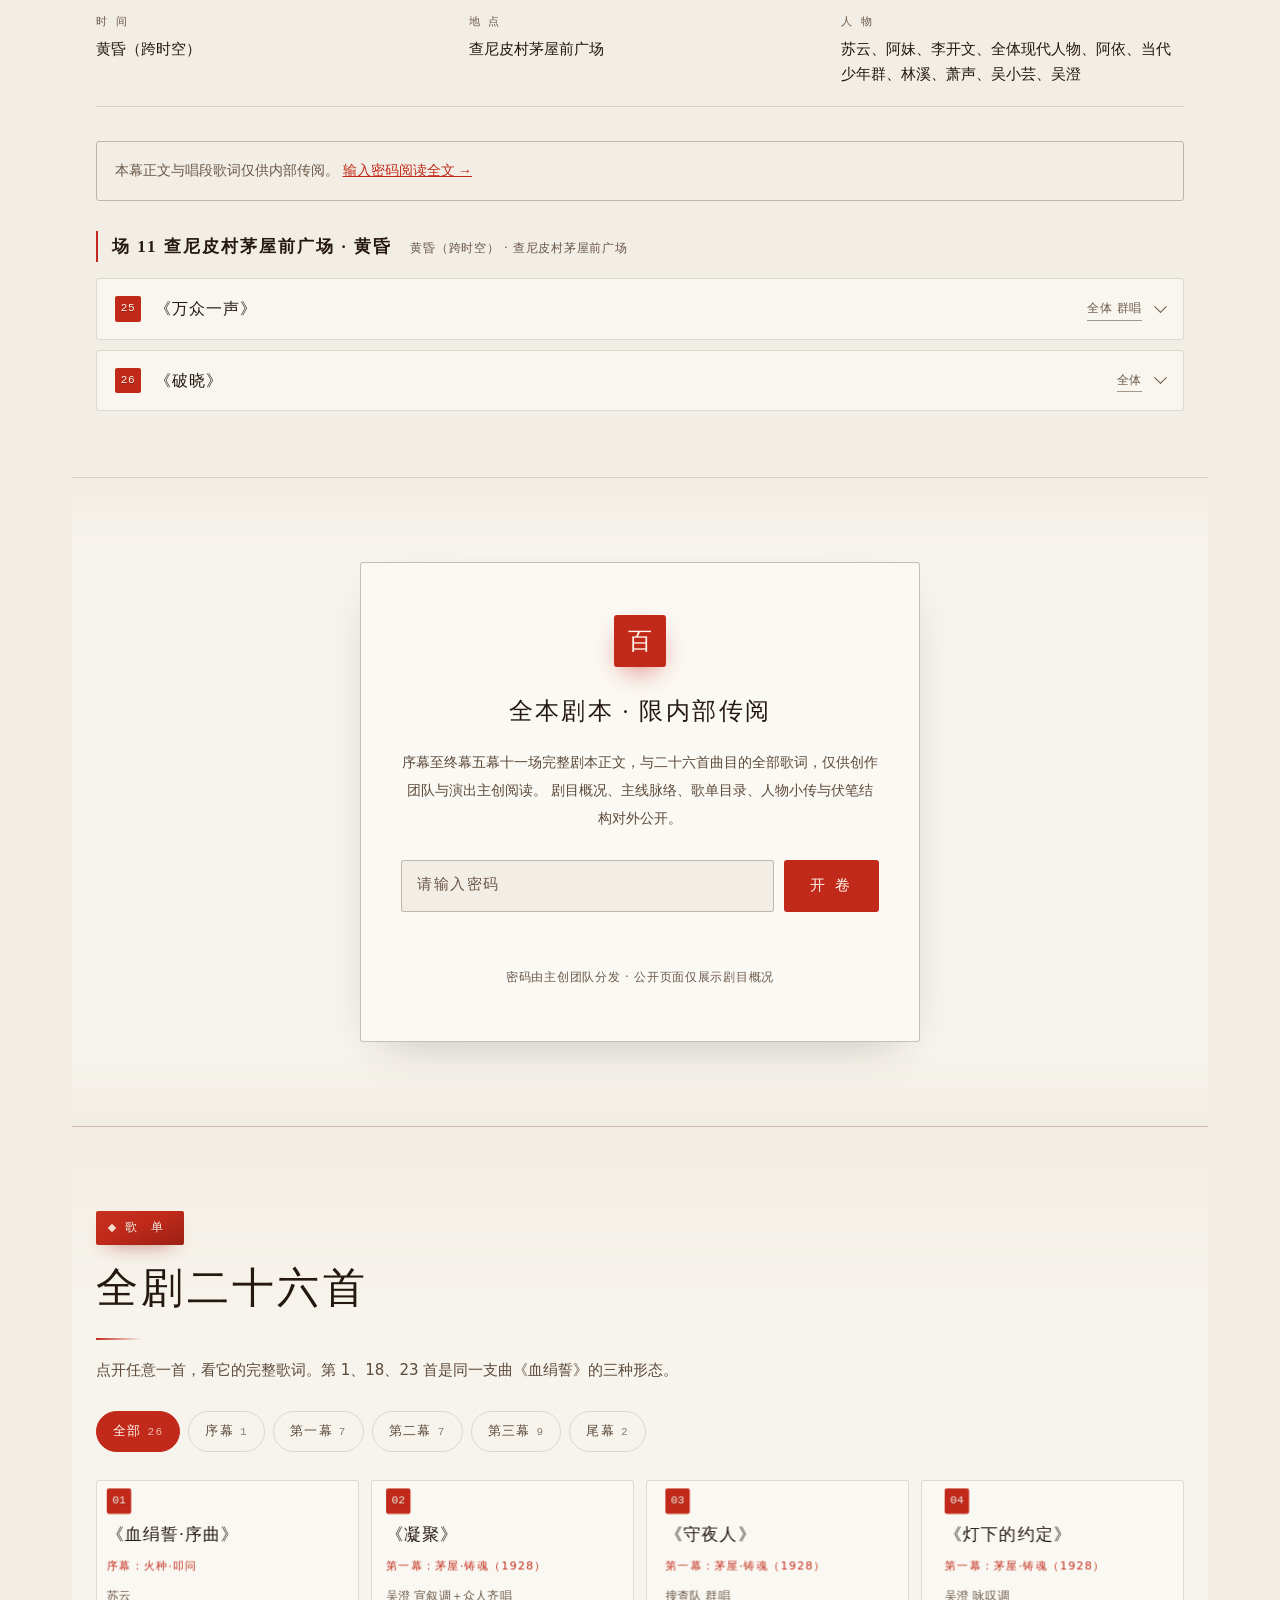
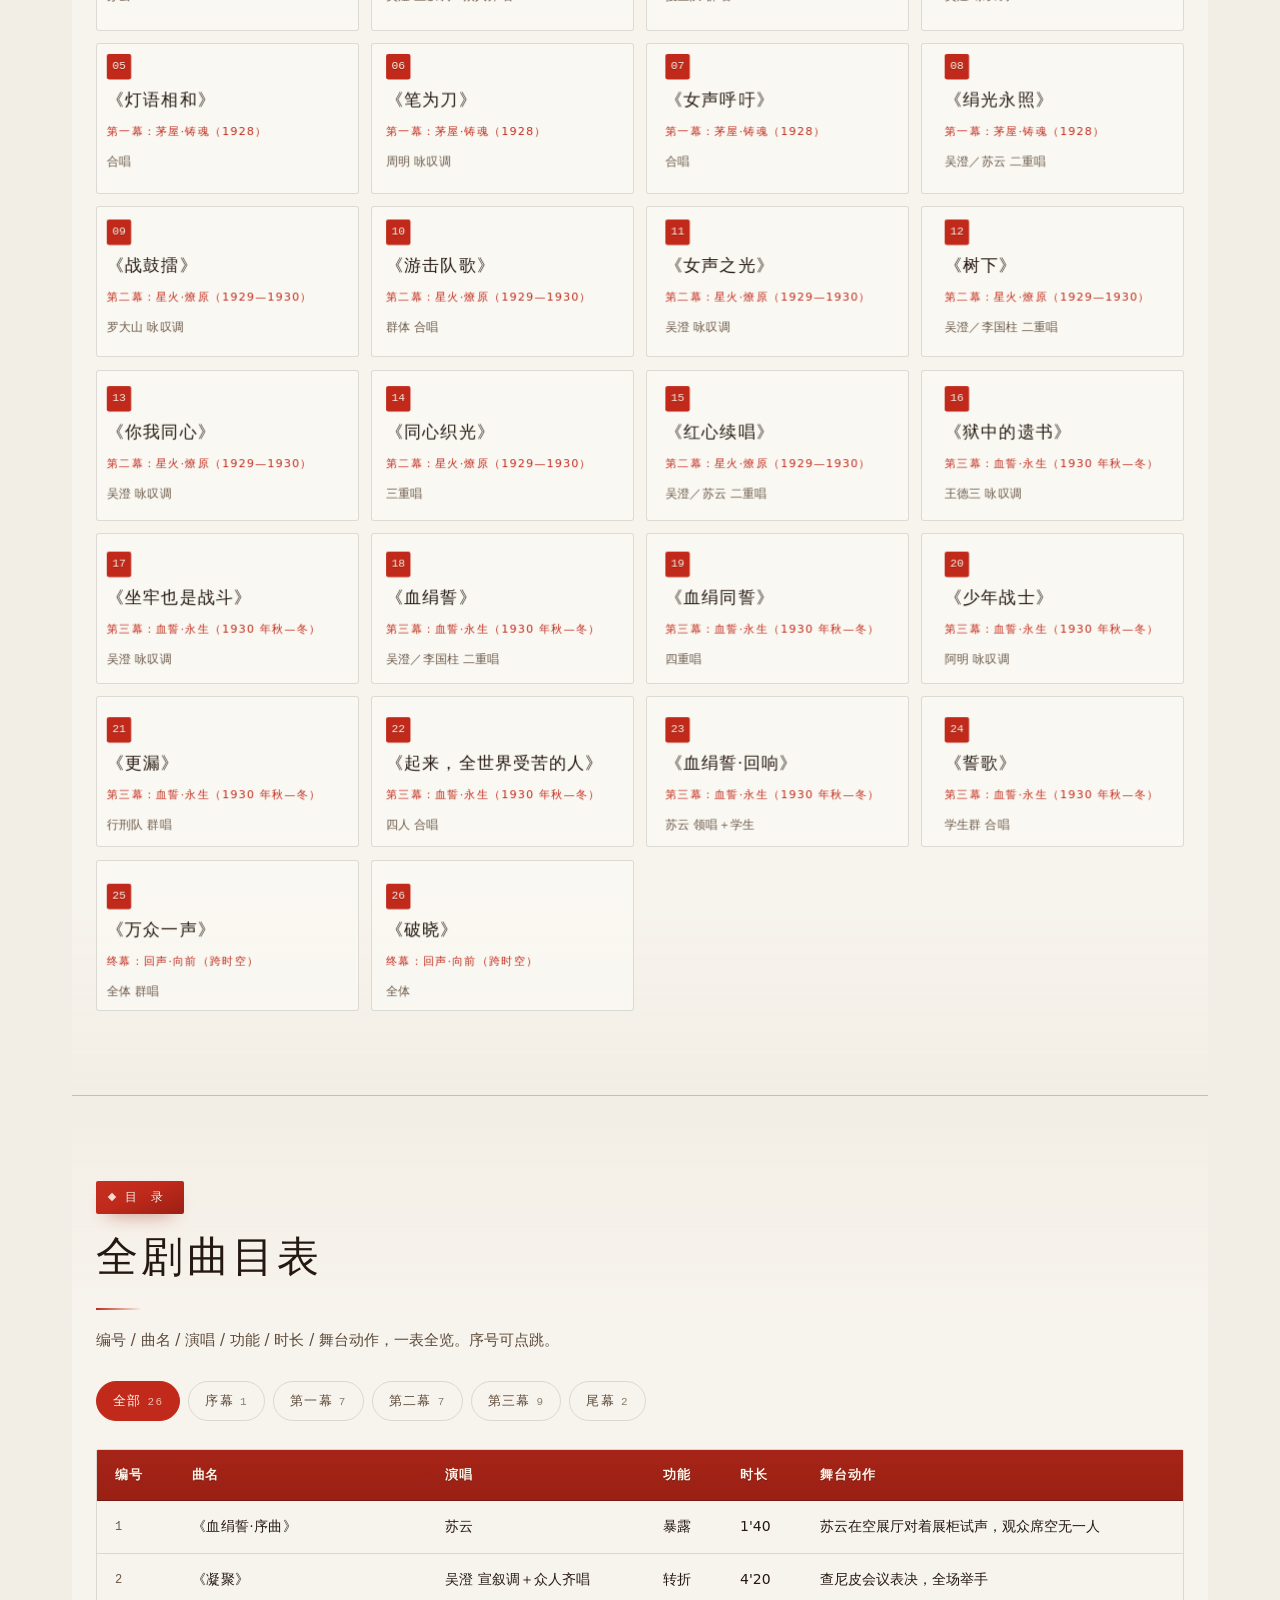
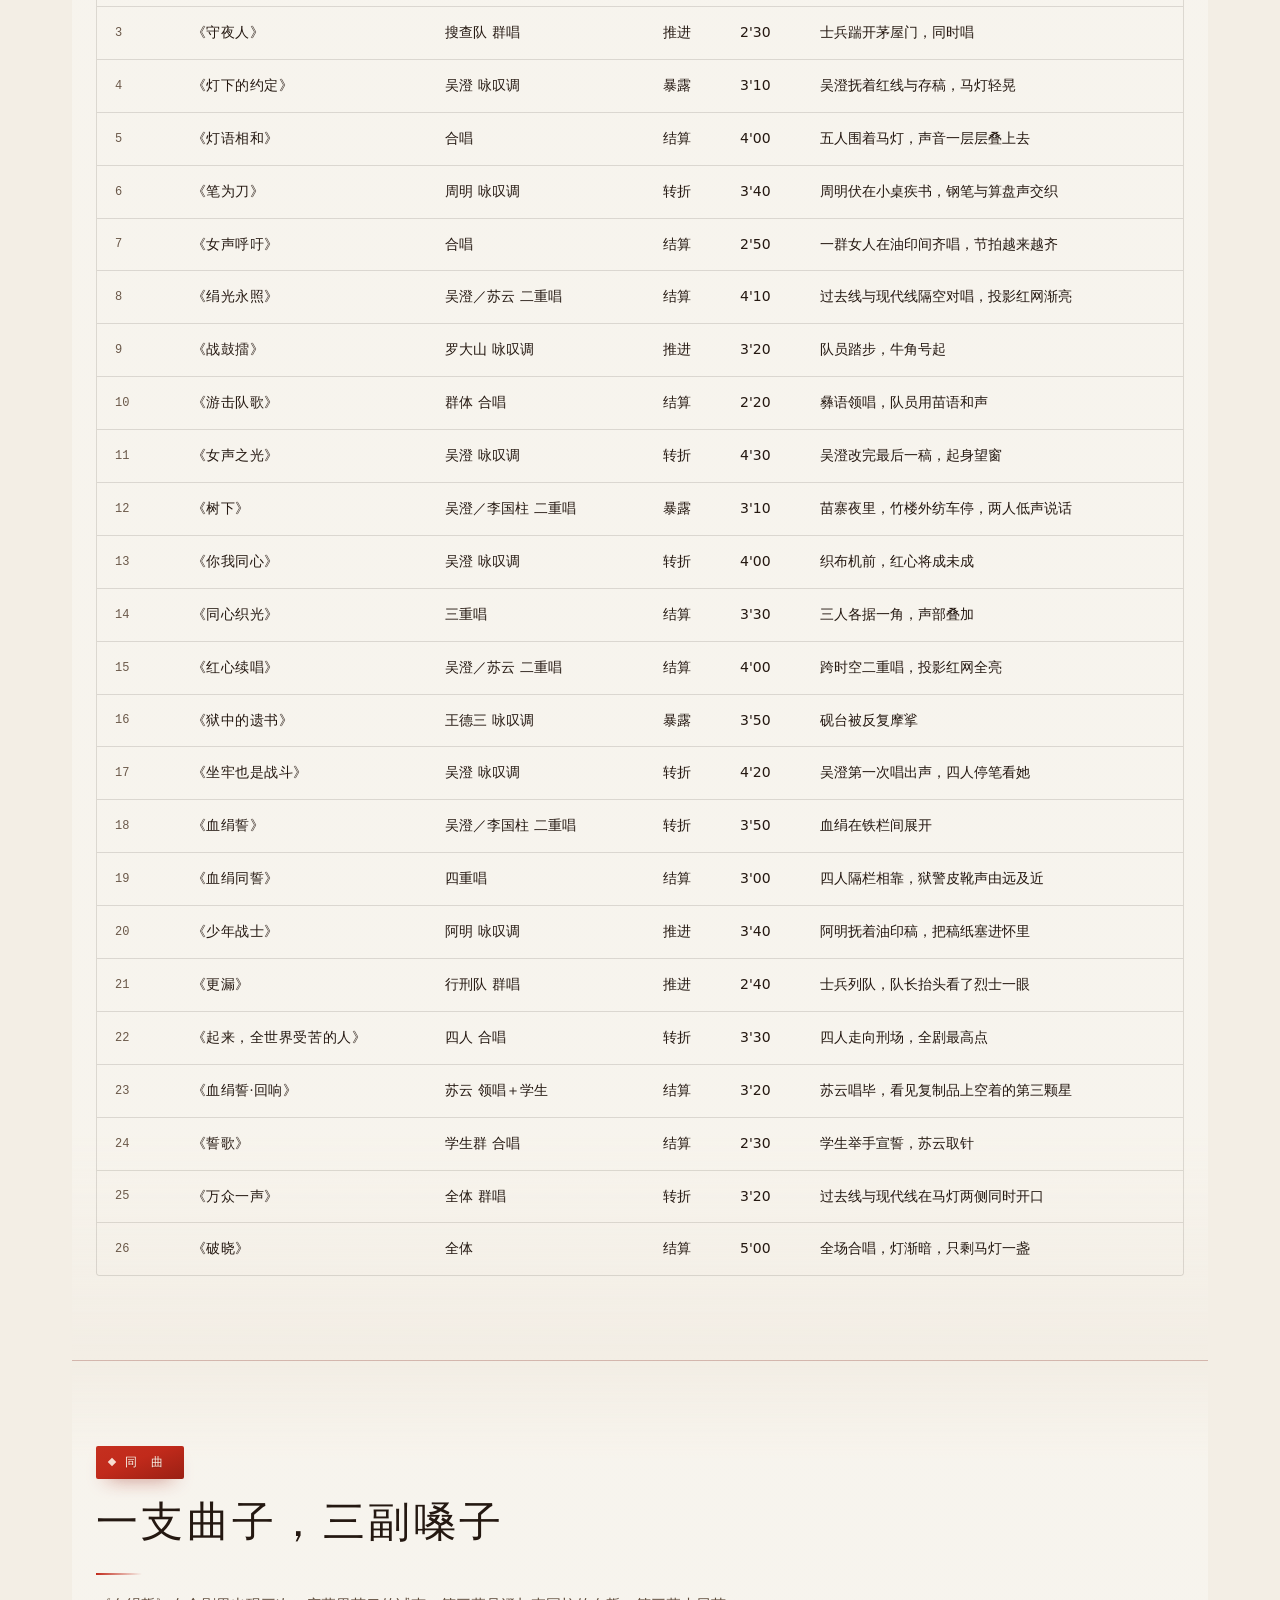
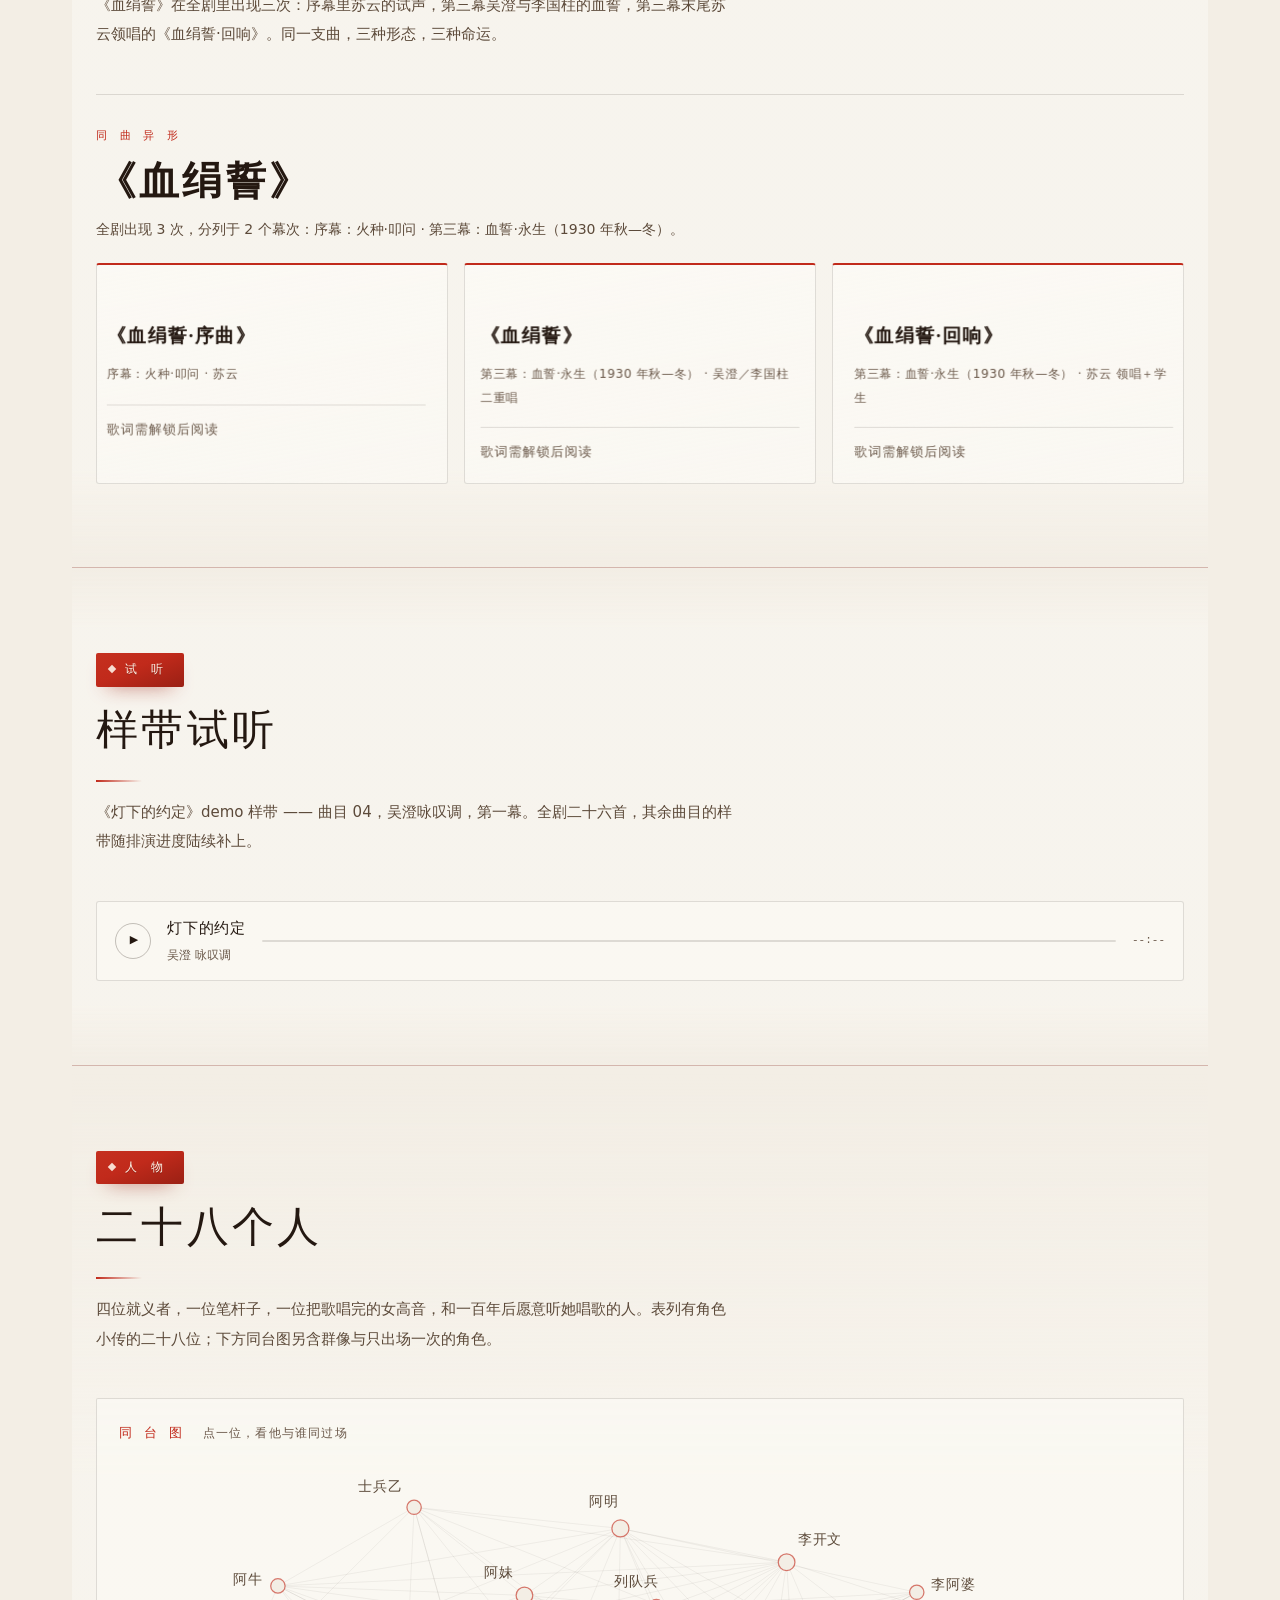
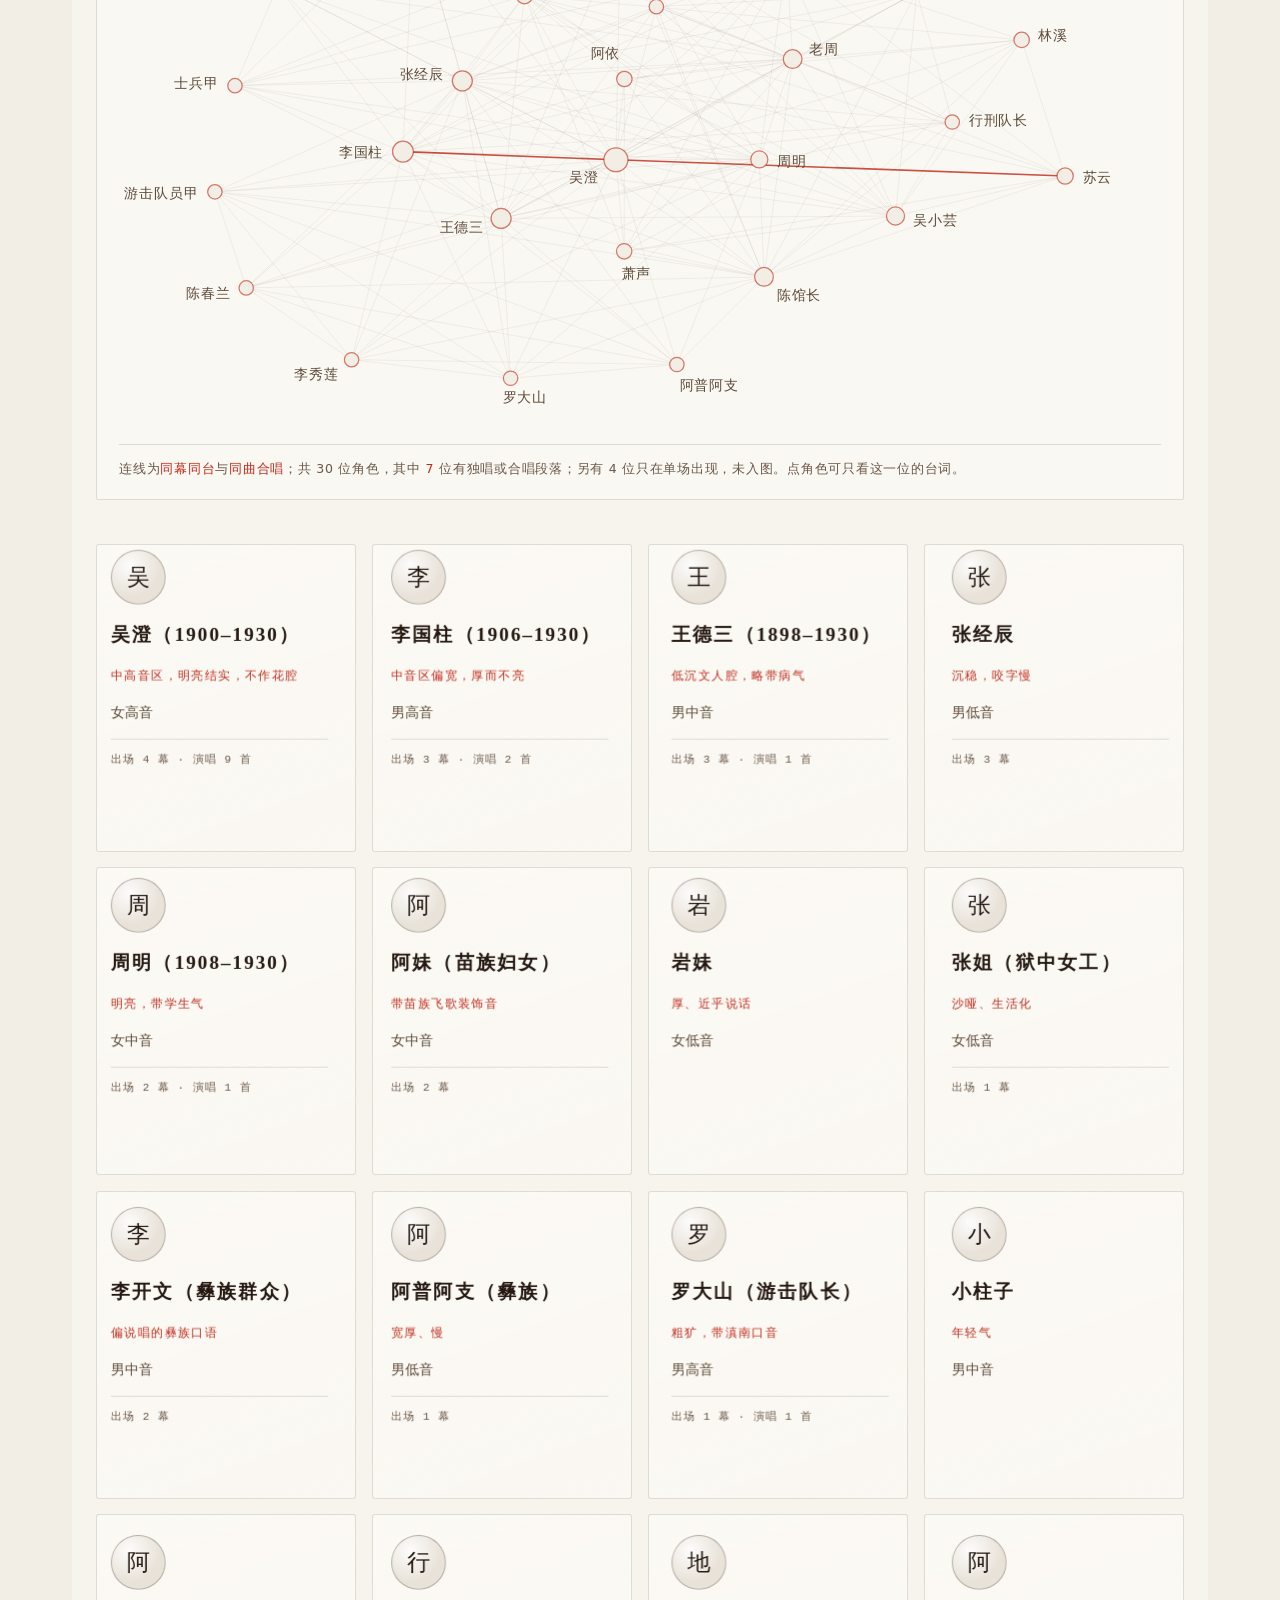
==== commit 2c67ad38: "刷新缓存指纹 d7e8f9a0 → e9f0a1b2 上一提交改了 data.js 的内容（新增 audio 数据），但没刷指纹。 headless 无缓存所以验证通过，真实浏览器却会拿旧版 data" ====
--- a/px1928/index.html
+++ b/px1928/index.html
@@ -11,10 +11,10 @@
 <meta property="og:description" content="《百年星语·破晓1928》完整剧本在线读。序幕至终幕五幕十一场、二十六首曲目，从 1928 年蒙自芷村的茅屋，到 1930 年昆明北郊的地台刑场，再回到 2024 年查尼皮纪念馆的一盏马灯。">
 <meta property="og:locale" content="zh_CN">
 <link rel="icon" href="favicon.svg" type="image/svg+xml">
-<link rel="stylesheet" href="assets/css/tokens.css?v=d7e8f9a0">
-<link rel="stylesheet" href="assets/css/palette.css?v=d7e8f9a0">
-<link rel="stylesheet" href="assets/css/fonts.css?v=d7e8f9a0">
-<link rel="stylesheet" href="assets/css/main.css?v=d7e8f9a0">
+<link rel="stylesheet" href="assets/css/tokens.css?v=e9f0a1b2">
+<link rel="stylesheet" href="assets/css/palette.css?v=e9f0a1b2">
+<link rel="stylesheet" href="assets/css/fonts.css?v=e9f0a1b2">
+<link rel="stylesheet" href="assets/css/main.css?v=e9f0a1b2">
 </head>
 <body>
 
@@ -347,8 +347,8 @@
       'promise: ' + String((e.reason && e.reason.message) || e.reason));
   });
 </script>
-<script src="assets/js/data.js?v=d7e8f9a0"></script>
-<script src="assets/js/realtime.js?v=d7e8f9a0"></script>
-<script type="module" src="assets/js/main.js?v=d7e8f9a0"></script>
+<script src="assets/js/data.js?v=e9f0a1b2"></script>
+<script src="assets/js/realtime.js?v=e9f0a1b2"></script>
+<script type="module" src="assets/js/main.js?v=e9f0a1b2"></script>
 </body>
 </html>
